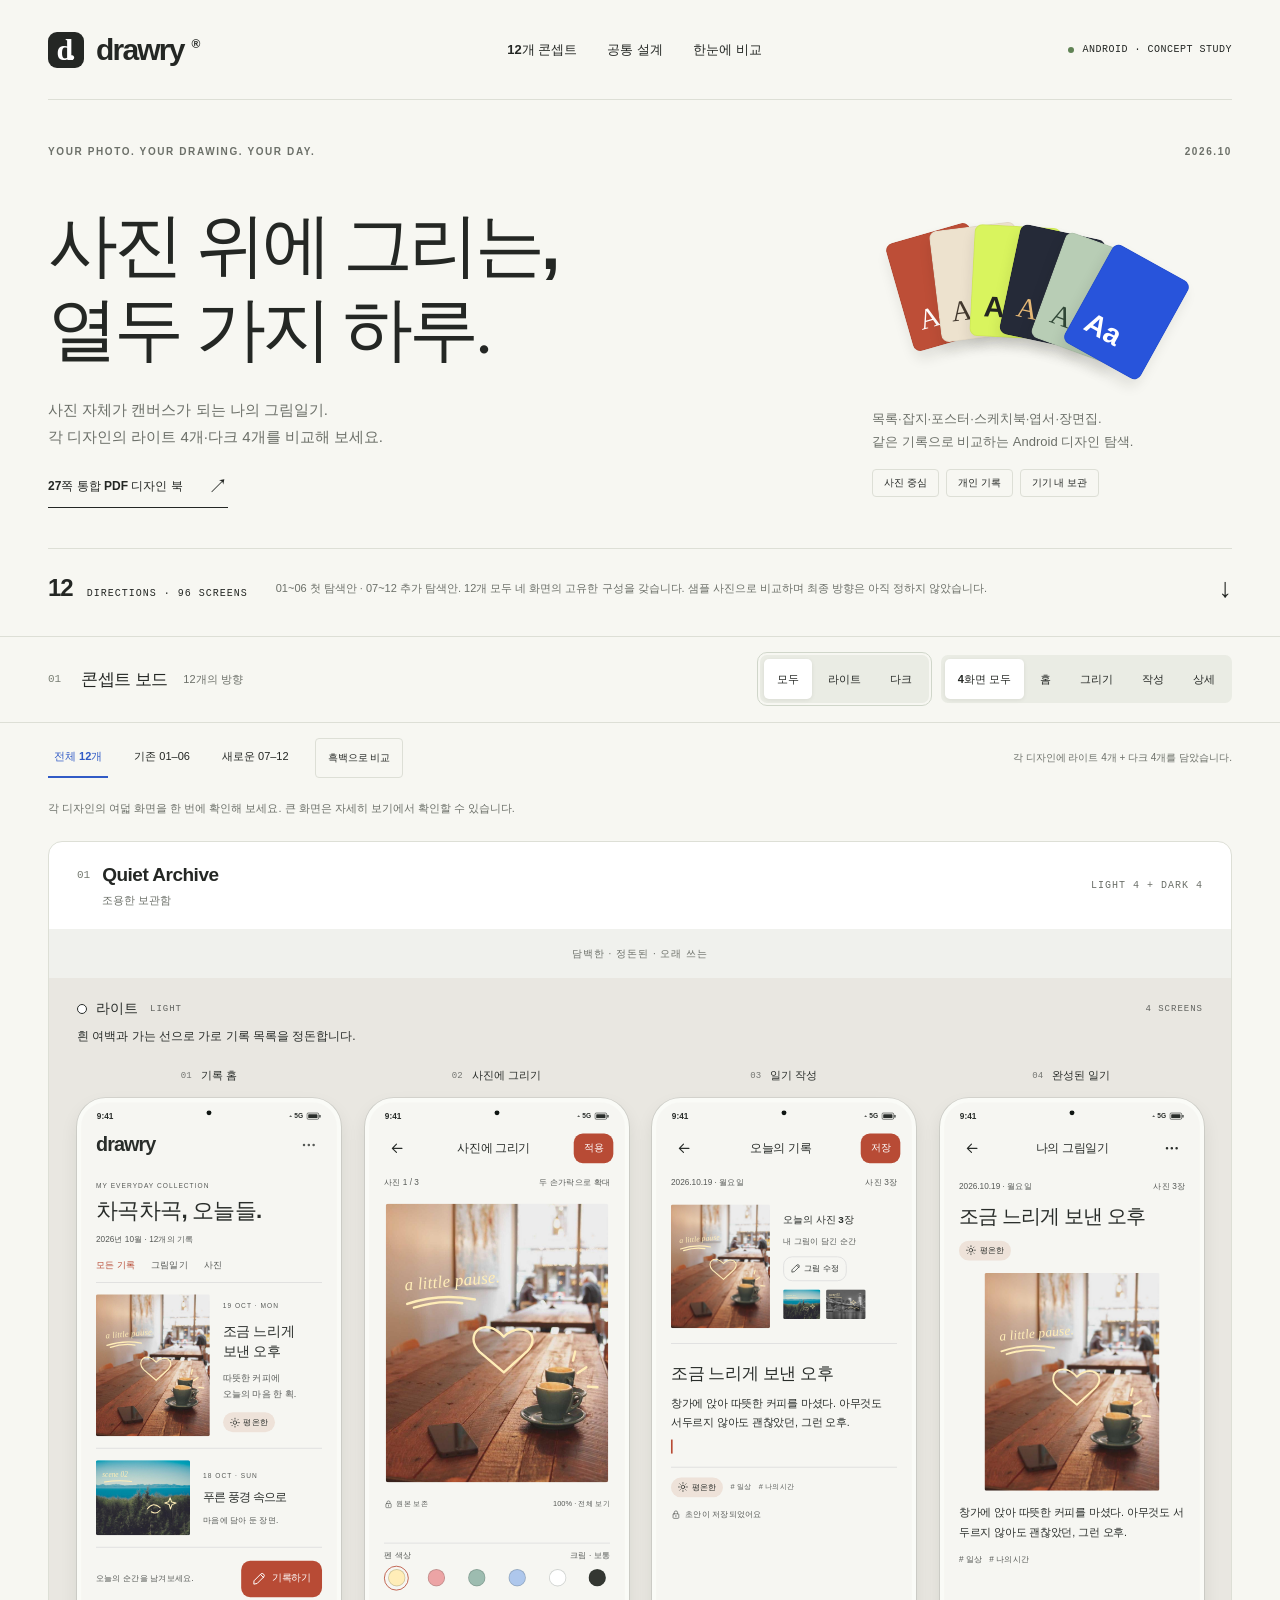
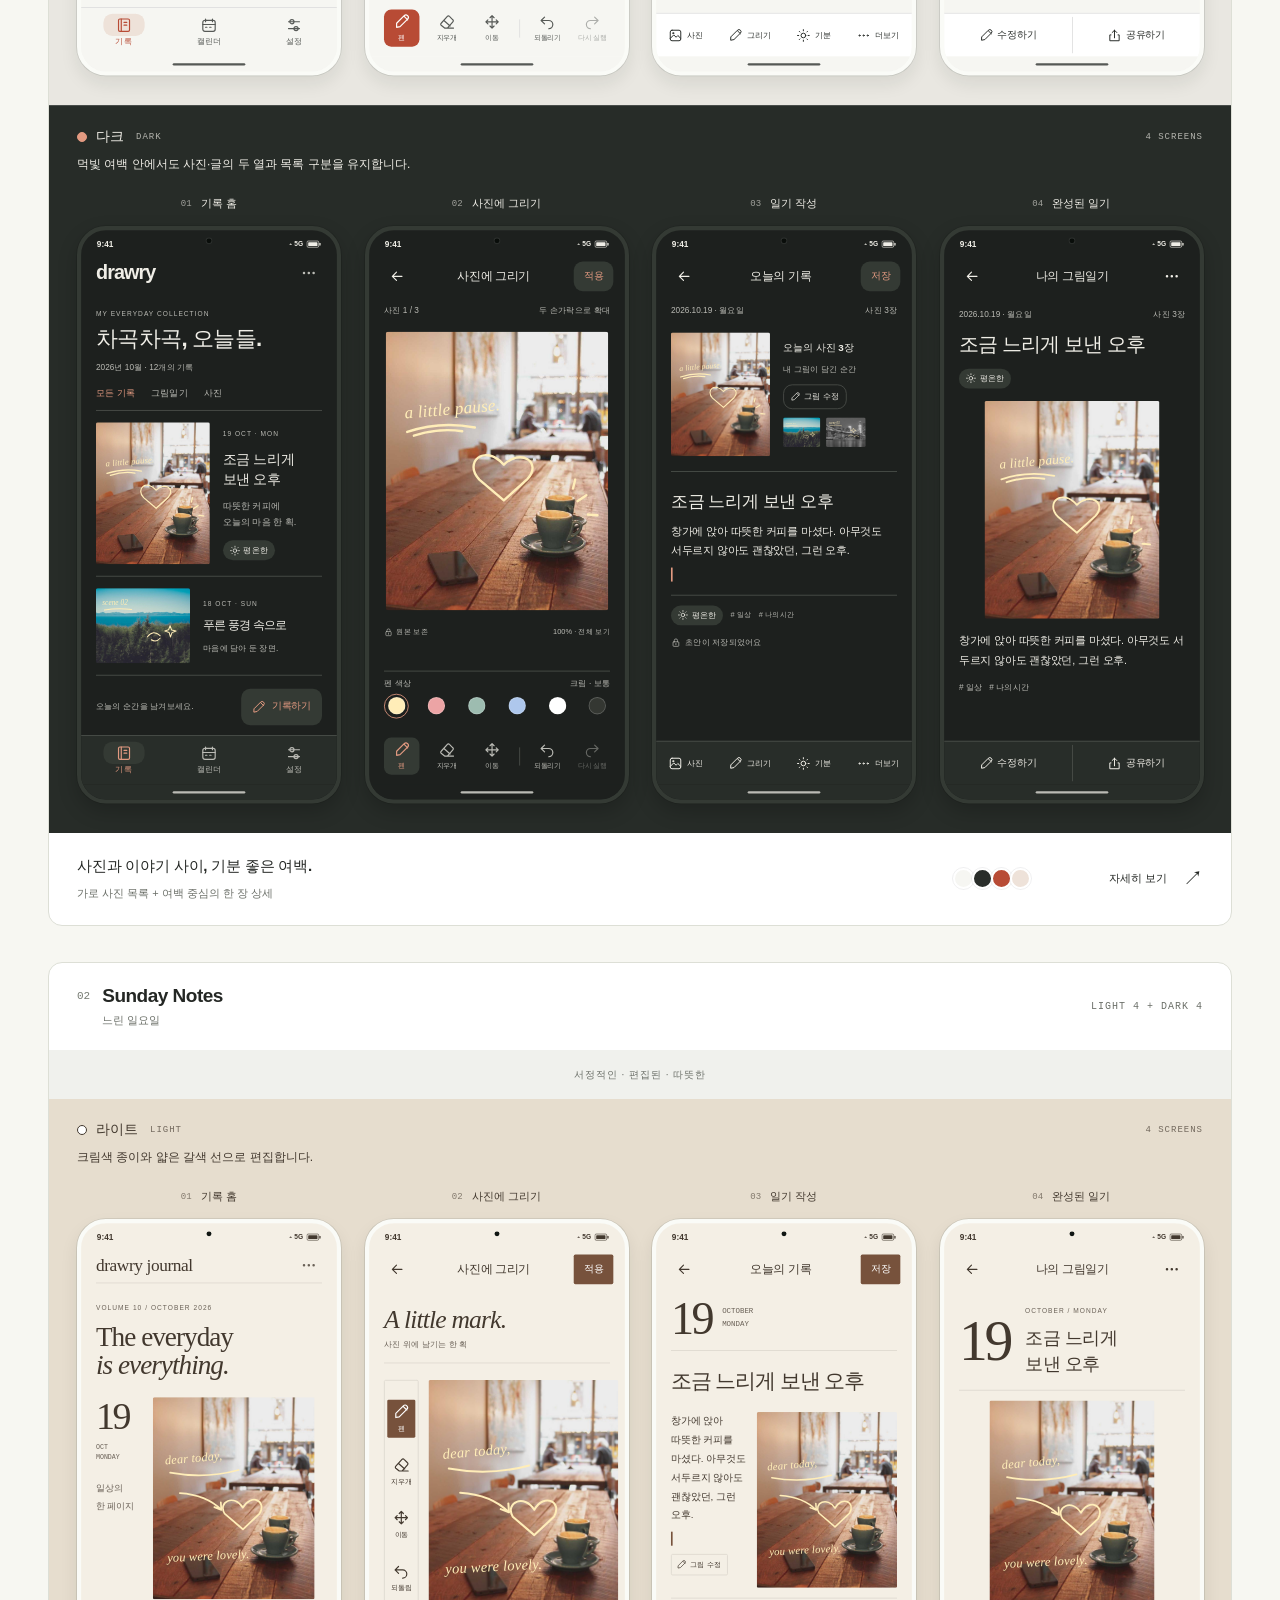
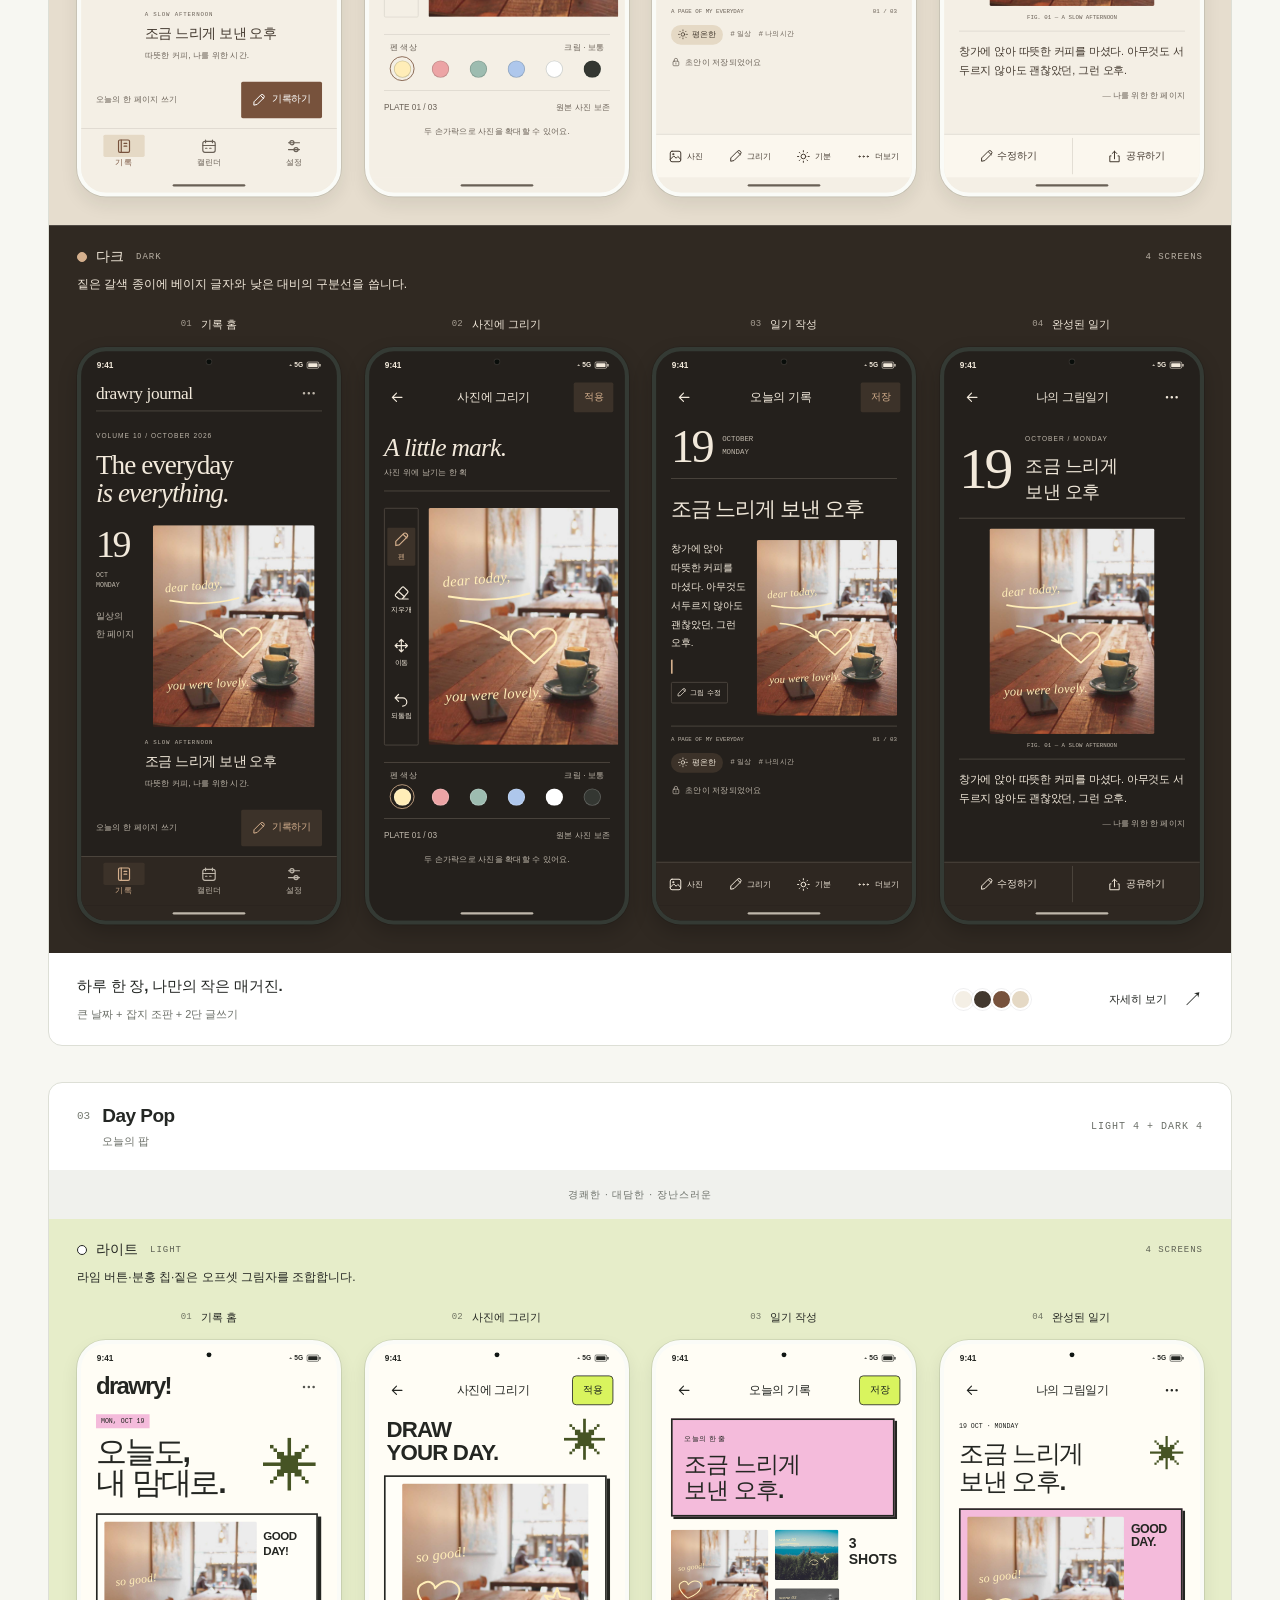
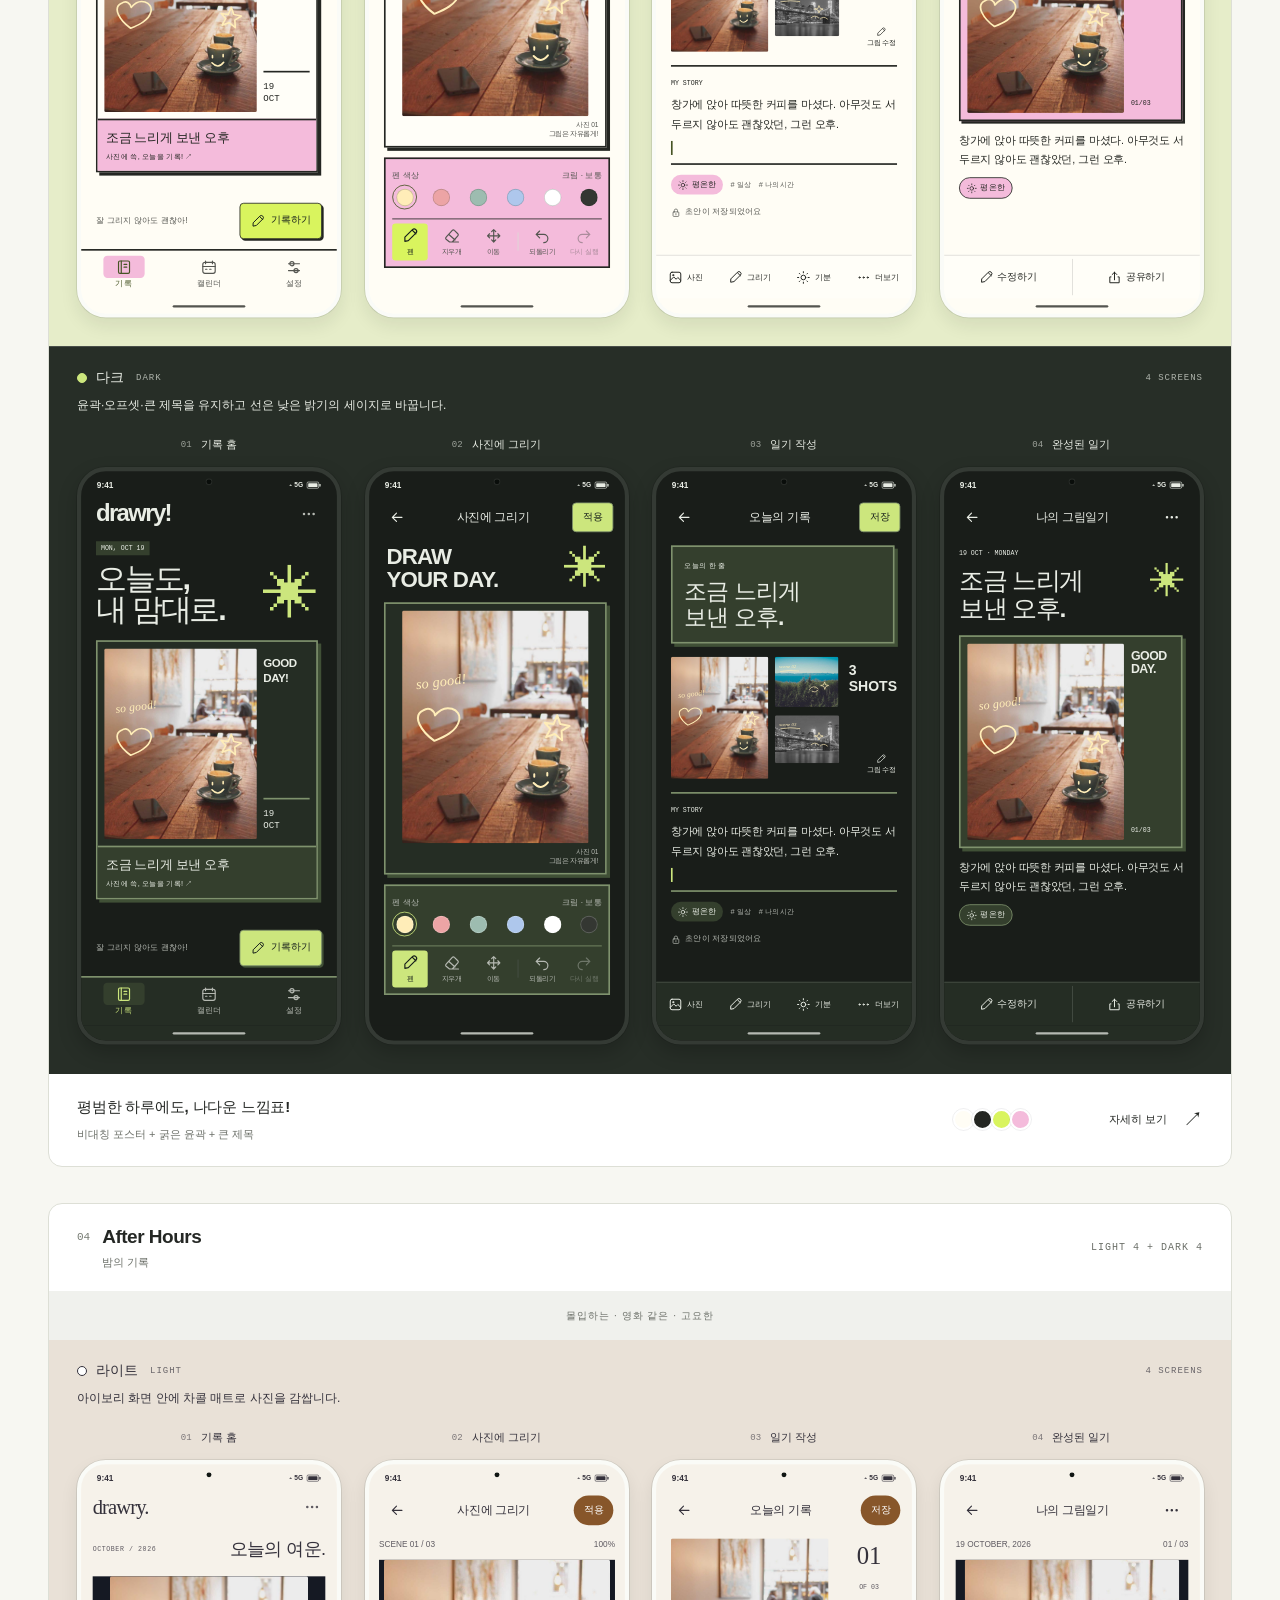
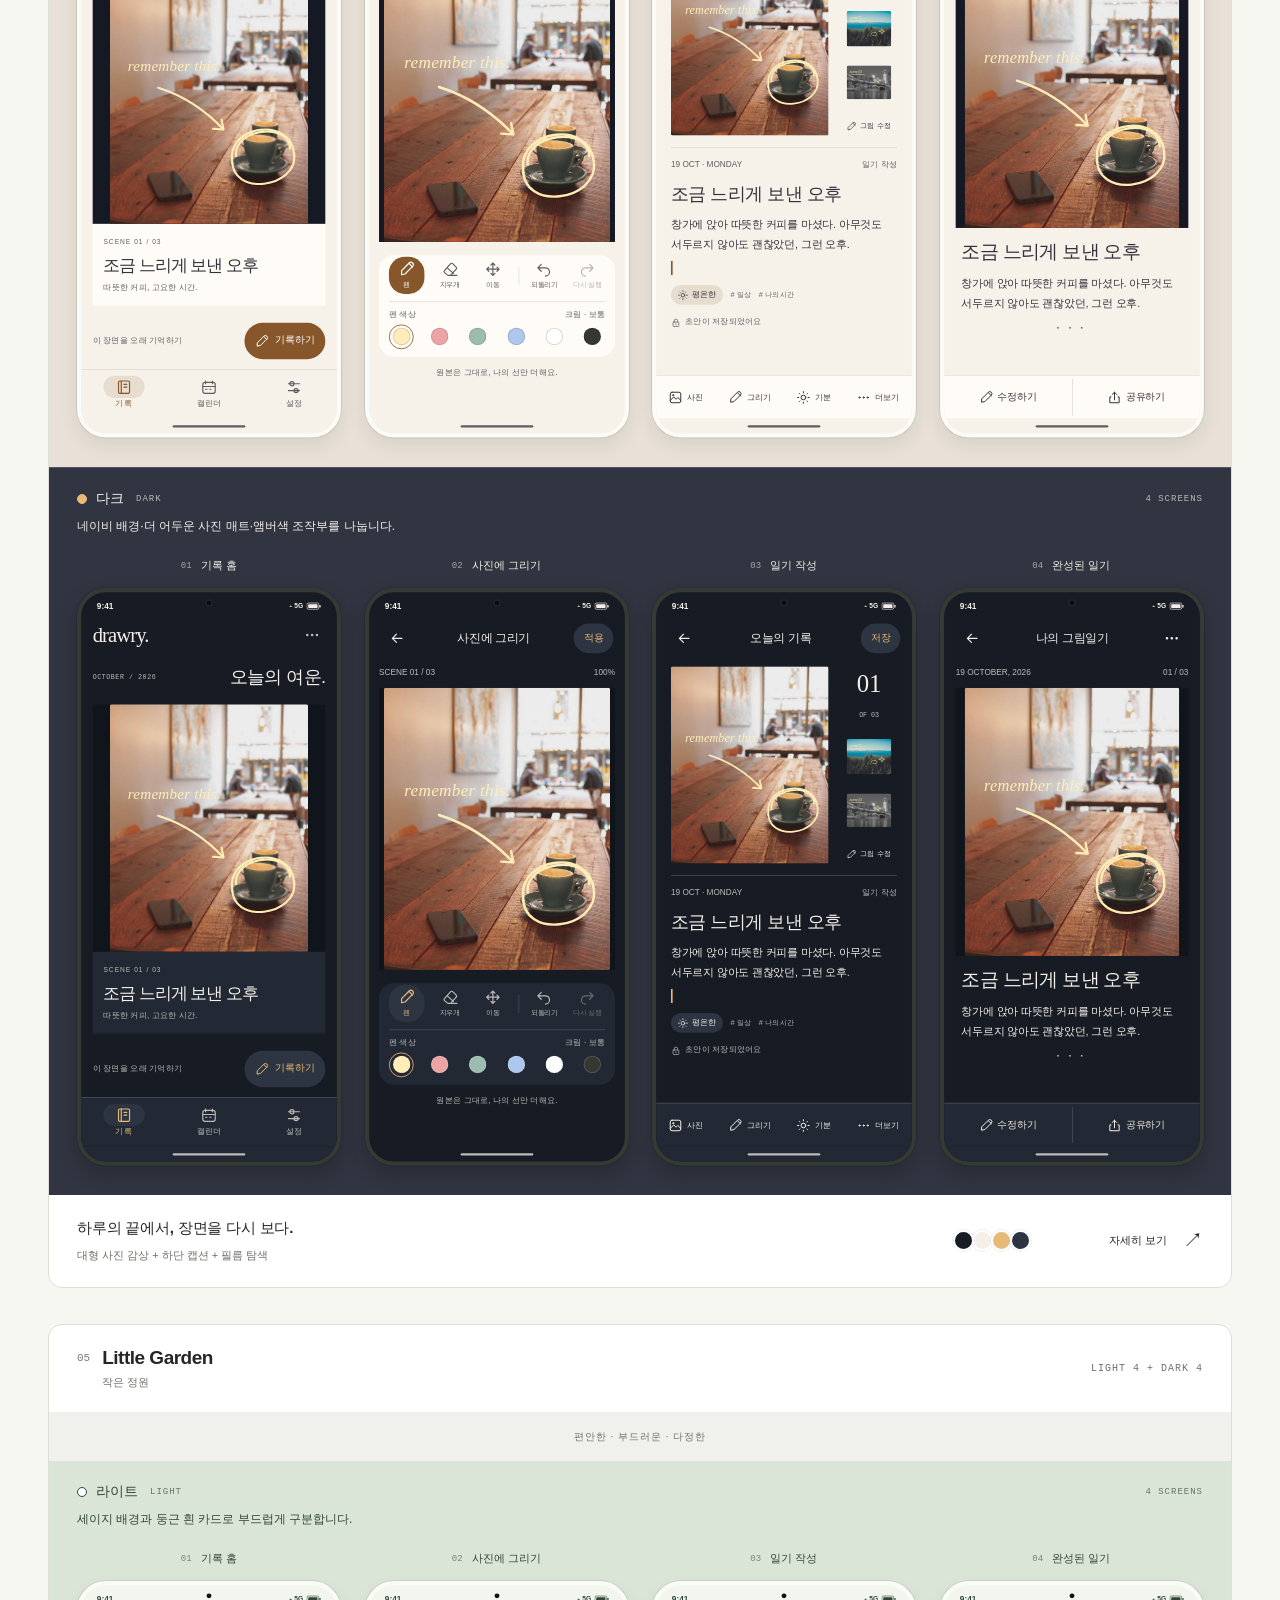
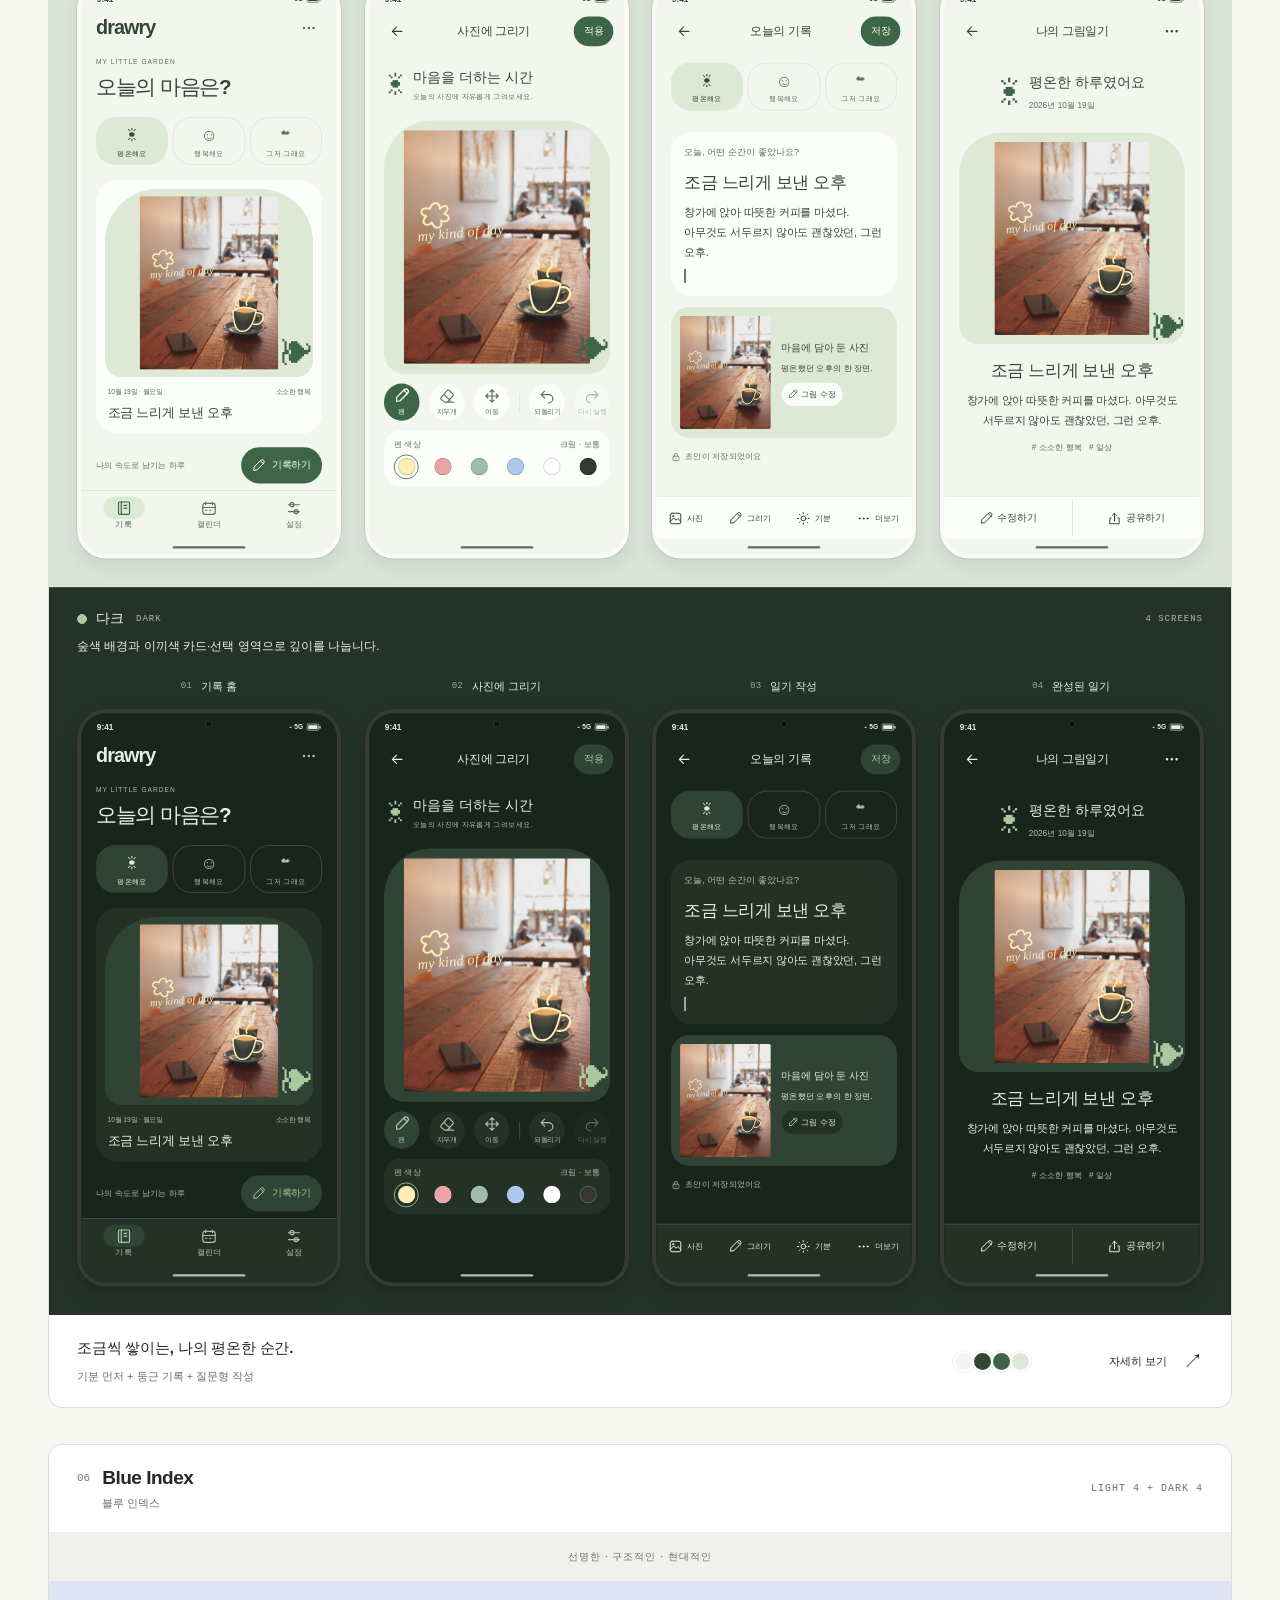
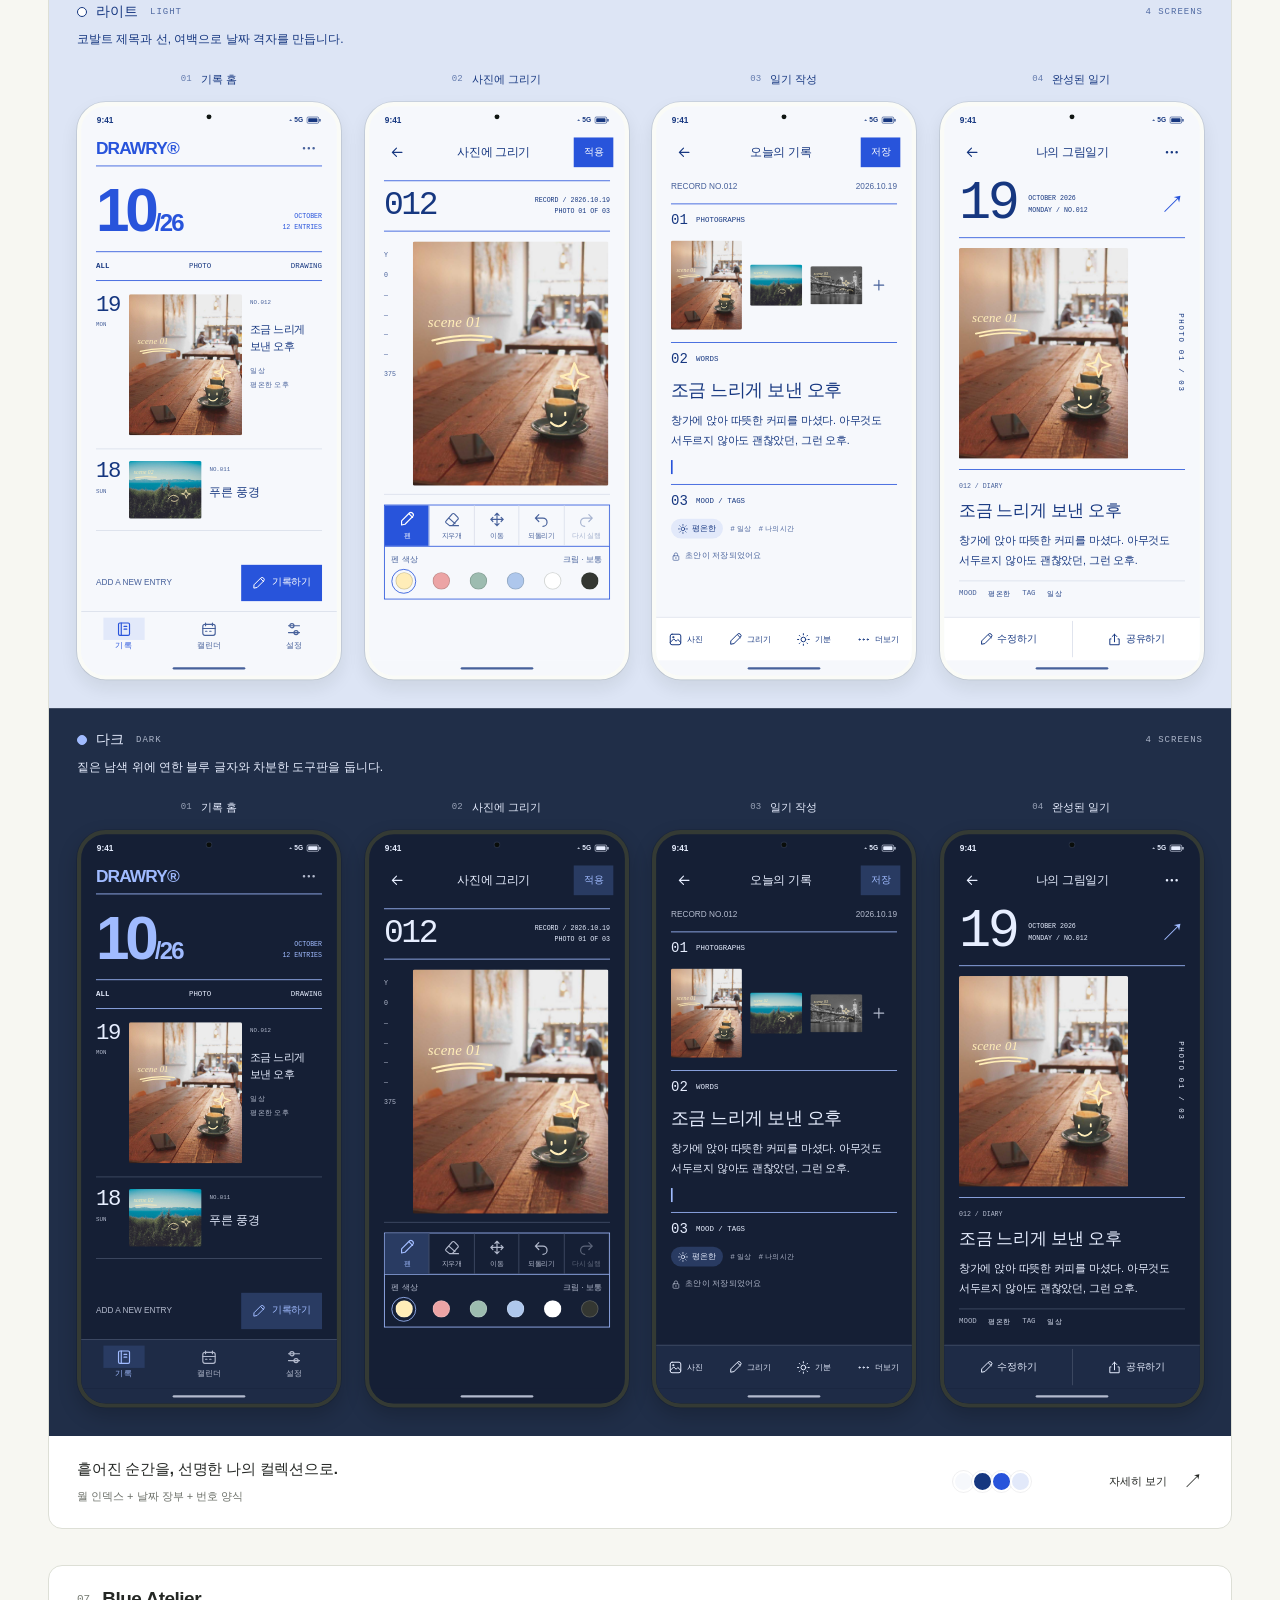
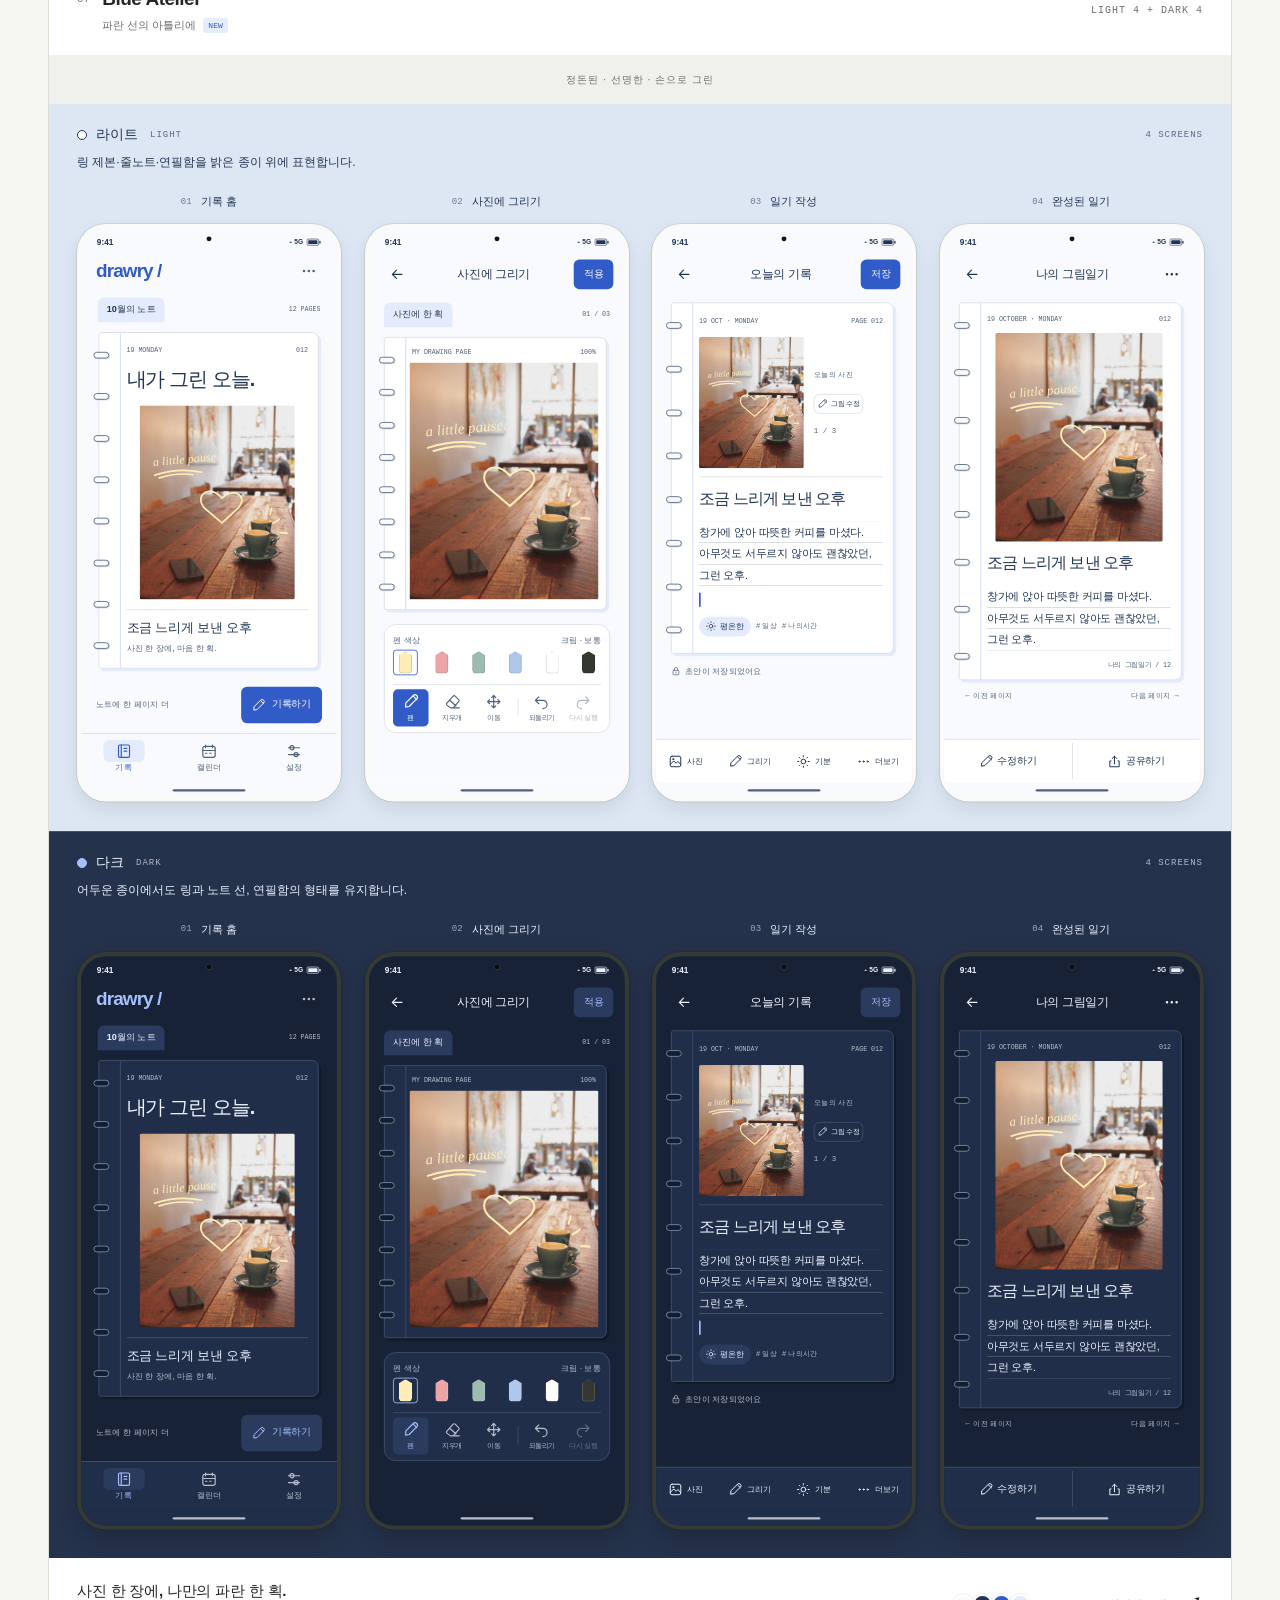
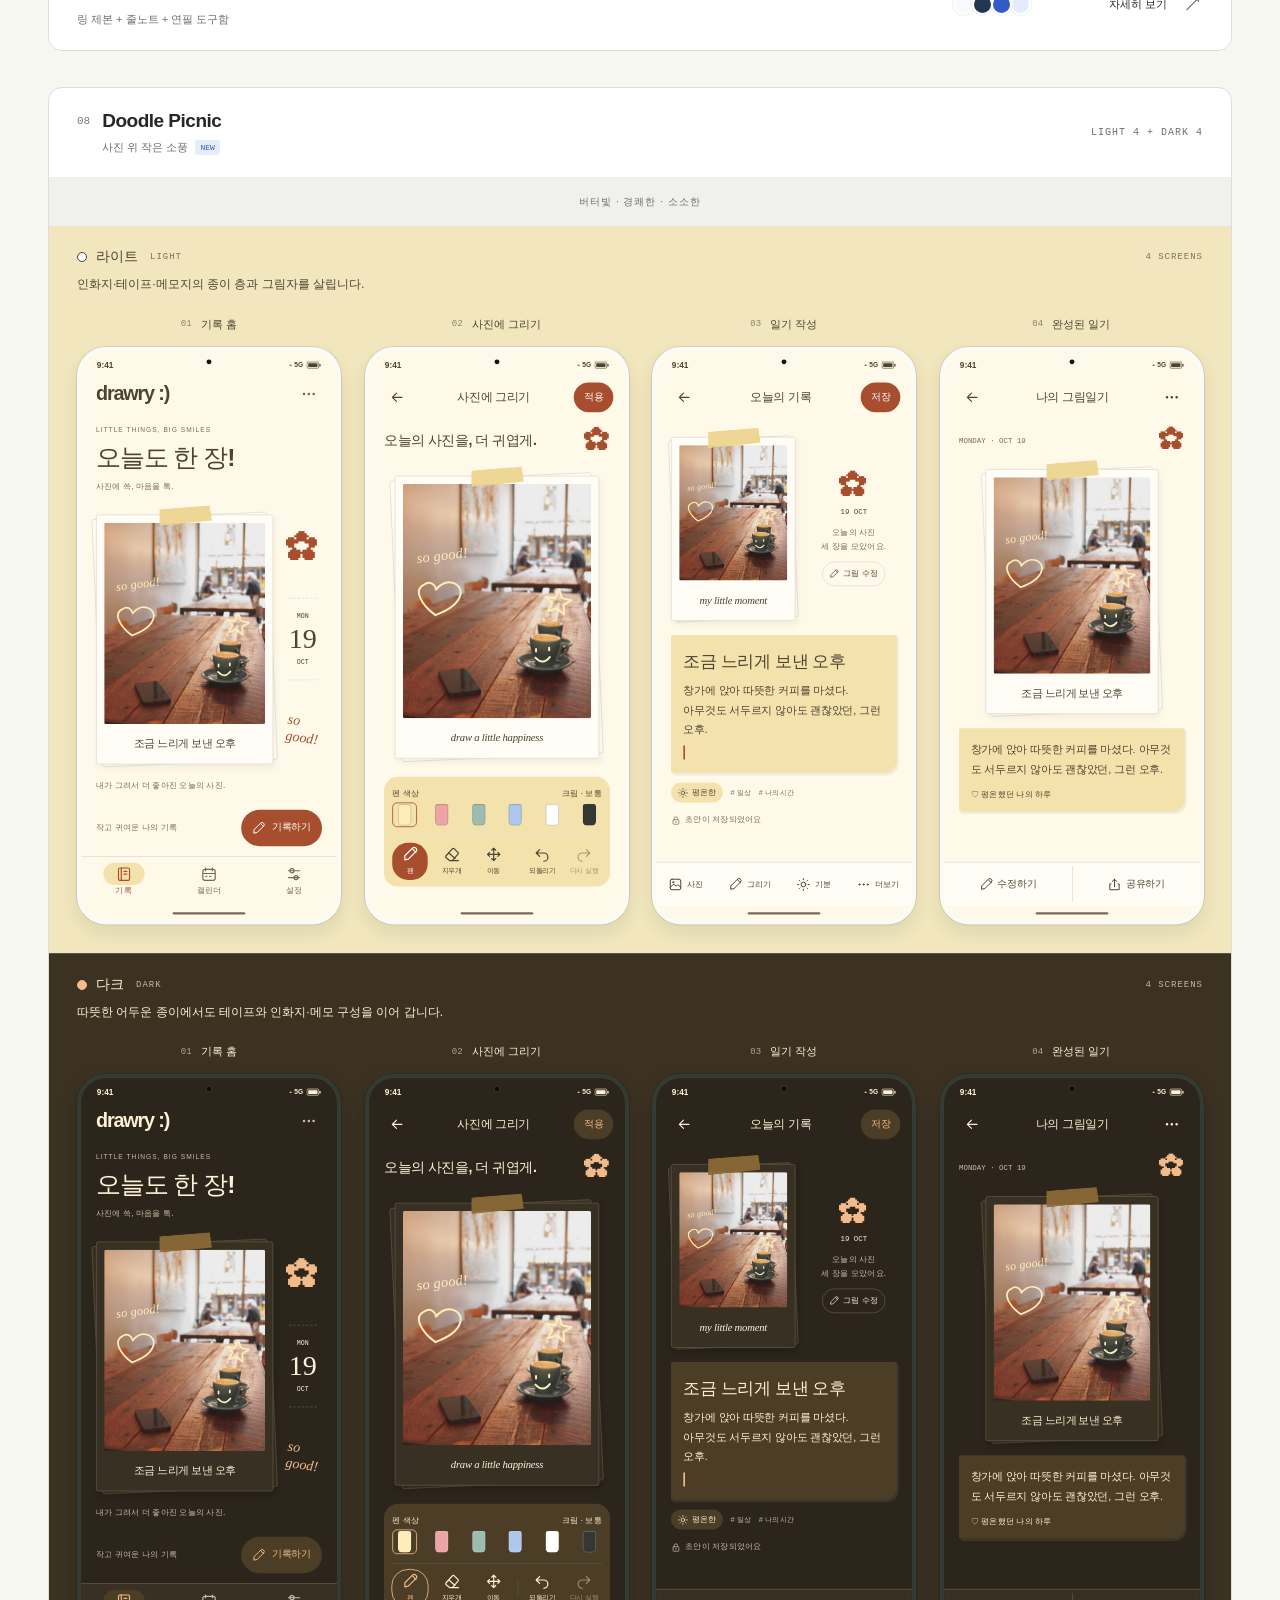
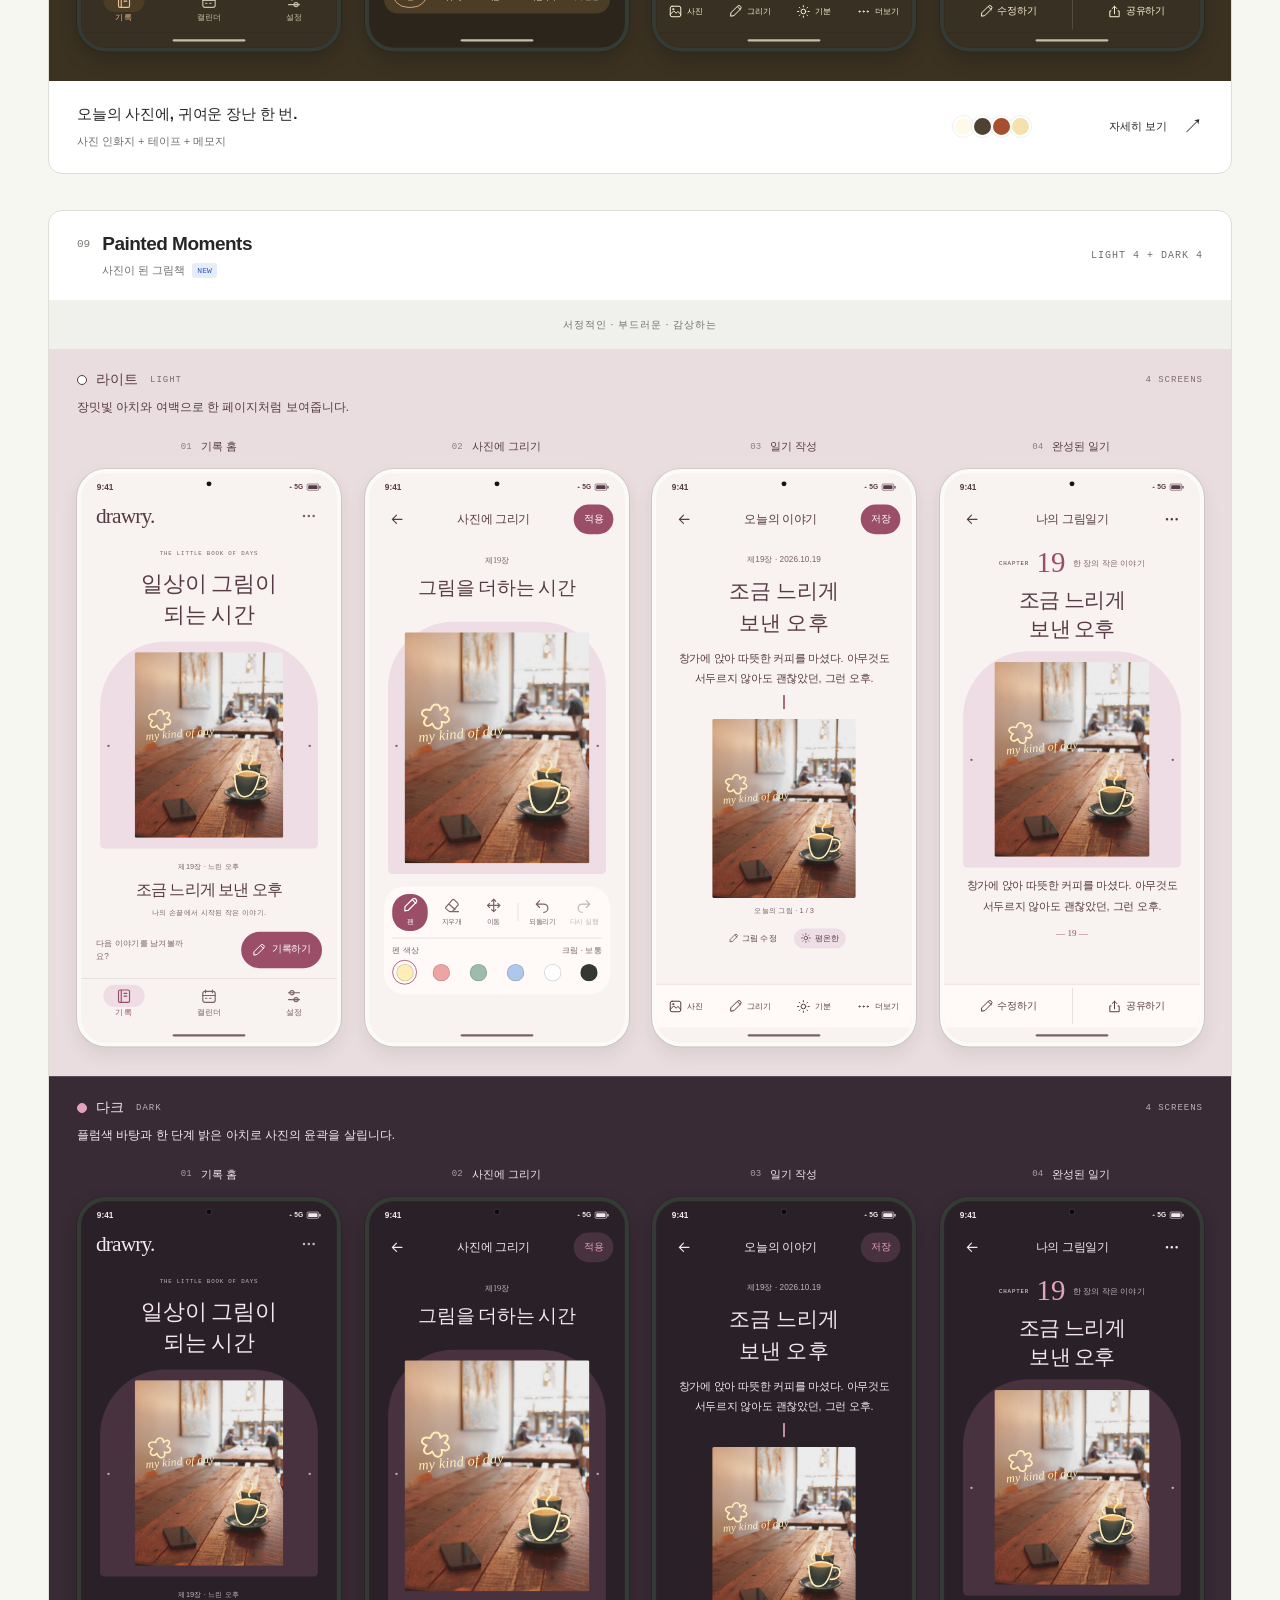
==== docs/design/index.html @ 138d55fc "feat: reset to Android-only project and redesign twelve diary concepts" ====
<!doctype html>
<html lang="ko">
<head>
  <meta charset="utf-8">
  <meta name="viewport" content="width=device-width, initial-scale=1">
  <meta name="theme-color" content="#f7f7f2">
  <meta name="description" content="사진 위에 직접 그리는 Android 그림일기 Drawry. 12개 디자인을 라이트·다크 각각 네 화면, 총 96개 시안.">
  <title>Drawry — 사진 위에 그리는 열두 가지 하루</title>
  <link rel="stylesheet" href="concepts.css">
  <link rel="stylesheet" href="directions.css"><link rel="stylesheet" href="modes.css"><link rel="stylesheet" href="screens.css">
  <script src="directions.js" defer></script>
  <script src="screen-designs.js" defer></script><script src="concepts.js" defer></script>
</head>
<body>
  <a href="#concepts" class="skip-link">콘셉트 비교로 건너뛰기</a>
  <header class="masthead wrap">
    <a class="wordmark" href="#top" aria-label="Drawry 디자인 콘셉트 처음으로"><span class="brand-icon" aria-hidden="true">d.</span> drawry<span class="wordmark-dot">®</span></a>
    <nav aria-label="페이지 메뉴"><a href="#concepts">12개 콘셉트</a><a href="#principles">공통 설계</a><a href="#compare">한눈에 비교</a></nav>
    <span class="version"><span></span> ANDROID · CONCEPT STUDY</span>
  </header>
  <main id="top">
    <section class="intro wrap" aria-labelledby="intro-title">
      <div class="eyebrow">YOUR PHOTO. YOUR DRAWING. YOUR DAY. <span>2026.10</span></div>
      <div class="intro-columns">
        <div><h1 id="intro-title">사진 위에 그리는,<br>열두 가지 <span>하루.</span></h1><p class="intro-lead">사진 자체가 캔버스가 되는 나의 그림일기.<br>각 디자인의 라이트 4개·다크 4개를 비교해 보세요.</p><a class="pdf-download" href="drawry-design-concepts.pdf" download>27쪽 통합 PDF 디자인 북 <span>↗</span></a></div>
        <div class="intro-aside"><div class="palette-art" aria-hidden="true"><span style="--tile:#bd4e37;--angle:-16deg">Aa</span><span style="--tile:#ede2ce;--angle:-7deg">Aa</span><span style="--tile:#d9f45e;--angle:3deg">Aa</span><span style="--tile:#252a38;--angle:12deg">Aa</span><span style="--tile:#b8cdb5;--angle:20deg">Aa</span><span style="--tile:#2854db;--angle:29deg">Aa</span></div><p>목록·잡지·포스터·스케치북·엽서·장면집.<br>같은 기록으로 비교하는 Android 디자인 탐색.</p><div class="brief-labels"><span>사진 중심</span><span>개인 기록</span><span>기기 내 보관</span></div></div>
      </div>
      <div class="intro-footer"><span><b>12</b> DIRECTIONS · 96 SCREENS</span><p>01~06 첫 탐색안 · 07~12 추가 탐색안. 12개 모두 네 화면의 고유한 구성을 갖습니다. 샘플 사진으로 비교하며 최종 방향은 아직 정하지 않았습니다.</p><a href="#concepts" aria-label="열두 가지 콘셉트 보기">↓</a></div>
    </section>
    <section id="concepts" class="concepts-section" aria-labelledby="concepts-title">
      <div class="gallery-tools"><div class="wrap toolbar-inner"><div class="gallery-title"><span class="section-number">01</span><h2 id="concepts-title">콘셉트 보드</h2><span id="visible-count">12개의 방향</span></div><div class="toolbar-actions"><div class="segmented mode-filter" role="group" aria-label="표시 모드 선택"><button type="button" data-mode-filter="both" aria-pressed="true">모두</button><button type="button" data-mode-filter="light" aria-pressed="false">라이트</button><button type="button" data-mode-filter="dark" aria-pressed="false">다크</button></div><div class="segmented" role="group" aria-label="전체 시안 화면 선택"><button type="button" data-view="all" aria-pressed="true">4화면 모두</button><button type="button" data-view="home" aria-pressed="false">홈</button><button type="button" data-view="drawing" aria-pressed="false">그리기</button><button type="button" data-view="editor" aria-pressed="false">작성</button><button type="button" data-view="detail" aria-pressed="false">상세</button></div></div></div></div>
      <div class="wrap"><div class="round-filter" role="group" aria-label="콘셉트 묶음 선택"><button type="button" data-round-filter="all" aria-pressed="true">전체 12개</button><button type="button" data-round-filter="1" aria-pressed="false">기존 01–06</button><button type="button" data-round-filter="2" aria-pressed="false">새로운 07–12</button><button type="button" data-monochrome aria-pressed="false" class="monochrome-toggle">흑백으로 비교</button><span>각 디자인에 라이트 4개 + 다크 4개를 담았습니다.</span></div><p class="board-hint">각 디자인의 여덟 화면을 한 번에 확인해 보세요. 큰 화면은 자세히 보기에서 확인할 수 있습니다.</p><div id="concept-grid" class="concept-grid"></div></div>
    </section>
    <section id="compare" class="comparison wrap" aria-labelledby="compare-title"><div class="section-heading"><div><div class="eyebrow">FIND YOUR DIRECTION</div><h2 id="compare-title"><span class="section-number">02</span> 어떤 Drawry가 좋으세요?</h2></div><p>색상만 바꾸지 않고, 기록을 바라보는 방식부터 다르게 설계했습니다.</p></div><div class="table-scroll"><table><caption class="sr-only">열두 가지 디자인 방향의 구성, 인상, 고려할 점 비교</caption><thead><tr><th scope="col">콘셉트</th><th scope="col">첫인상</th><th scope="col">화면의 중심</th><th scope="col">잘 맞는 방향</th><th scope="col">설계 시 고려할 점</th></tr></thead><tbody id="comparison-body"></tbody></table></div><aside class="direction-note"><span class="note-marker">↗</span><div><h3>전체 분위기를 먼저, 세부 요소는 그다음에.</h3><p>예를 들어 “01의 구조에 05의 색상”처럼 조합할 수도 있습니다. 색상·서체·화면 구성을 함께 비교한 뒤 Android 화면 가이드를 구체화합니다.</p></div></aside></section>
    <section id="principles" class="principles wrap" aria-labelledby="principles-title"><div class="section-heading"><div><div class="eyebrow">SAME PRODUCT. DIFFERENT EXPRESSION.</div><h2 id="principles-title"><span class="section-number">03</span> 달라지지 않는 중심</h2></div><p>모든 디자인에서 사진 위에 직접 그리는 경험을 중심에 둡니다.</p></div><div class="principle-grid"><article><span class="principle-index">01 / CONTENT</span><h3>사진이 이야기의 시작</h3><p>사진을 선택해 그 위에 직접 그리고, 짧은 글로 하루를 남깁니다. 날짜·기분·태그는 기록을 도와주는 선택 항목입니다.</p></article><article><span class="principle-index">02 / EXPRESSION</span><h3>내 손으로 더하는 한 획</h3><p>사진 위에 그리고, 지우고, 되돌립니다. 원본은 보존하고 편집 내용은 별도로 관리합니다.</p></article><article><span class="principle-index">03 / PRIVACY</span><h3>나만을 위한 기록</h3><p>계정 없이 기기에 암호화해 보관합니다. 공유는 직접 선택하고, 기기 변경을 위한 백업은 따로 만듭니다.</p></article></div>
      <div class="android-spec"><div><span class="android-label">DESIGNED FOR ANDROID</span><h3>익숙한 사용법 위에,<br>Drawry만의 분위기.</h3></div><dl><div><dt>탐색</dt><dd>기록 · 캘린더 · 설정의 3개 목적지. 작성은 독립된 주 행동.</dd></div><div><dt>입력</dt><dd>Android Photo Picker → 사진 위 그리기 → 그림 적용 → 짧은 글 → 일기 저장.</dd></div><div><dt>접근성</dt><dd>최소 48dp 터치 영역, 본문 16sp 기준. TalkBack·200% 글씨 검증.</dd></div><div><dt>적응형</dt><dd>600dp 미만 하단 탐색, 600dp 이상 탐색 레일, 840dp 이상 목록·상세 분할을 설계 목표로 합니다.</dd></div><div><dt>상태</dt><dd>빈 기록 · 초안 복구 · 권한 거부 · 저장 실패 · 백업 실패를 각각 설계합니다.</dd></div></dl></div><p class="reference-links">설계 참고: <a href="https://developer.android.com/develop/ui/compose/accessibility/api-defaults" target="_blank" rel="noreferrer">Android 접근성</a><a href="https://developer.android.com/develop/adaptive-apps/guides/use-window-size-classes" target="_blank" rel="noreferrer">윈도 크기별 레이아웃</a><span>미리보기의 dp·sp는 브라우저 CSS 크기로 근사한 시각 시안입니다.</span></p>
    </section>
  </main>
  <footer class="footer wrap"><a href="#top" class="wordmark">drawry.</a><p>오늘의 순간이, 오래 나의 것이 되도록.</p><span>ANDROID DESIGN EXPLORATION · 2026</span><a href="assets/credits.txt">샘플 사진 출처</a></footer>
  <dialog id="concept-dialog" aria-labelledby="dialog-title"><div class="dialog-top"><span class="eyebrow">CONCEPT DETAIL</span><button type="button" id="close-dialog" class="icon-button" aria-label="상세 시안 닫기">×</button></div><div id="dialog-content"></div></dialog>
  <noscript><p class="no-script">디자인 시안을 보려면 브라우저의 JavaScript를 켜 주세요. 모든 콘텐츠는 로컬에서 표시됩니다.</p></noscript>
</body>
</html>
---- docs/design/concepts.css ----
@charset "UTF-8";
:root{--page:#f7f7f2;--text:#242724;--muted:#6c7069;--line:#dddfd6;--sans:-apple-system,BlinkMacSystemFont,"Apple SD Gothic Neo","Noto Sans KR","Malgun Gothic",sans-serif;--serif:"Iowan Old Style","AppleMyungjo","Noto Serif KR",Georgia,serif;font-family:var(--sans);color:var(--text);background:var(--page);font-synthesis:none}
*{box-sizing:border-box}html{scroll-behavior:smooth;scroll-padding-top:100px}body{margin:0}button,a{-webkit-tap-highlight-color:transparent}button{font:inherit;cursor:pointer;color:inherit}a{color:inherit;text-decoration:none}button{border:0;background:none}button:focus-visible,a:focus-visible{outline:3px solid #2854db;outline-offset:5px}button svg{width:22px;height:22px;flex-shrink:0}h1,h2,h3,h4,p{margin:0}img{display:block;max-width:100%;object-fit:cover}svg{display:block;width:22px;height:22px}button,input{font:inherit}::selection{background:#d9f45e;color:#242724}[hidden]{display:none!important}.wrap{width:calc(100% - 96px);max-width:1424px;margin-inline:auto}.sr-only{position:absolute;width:1px;height:1px;padding:0;overflow:hidden;clip:rect(0,0,0,0);white-space:nowrap;border:0}.skip-link{position:fixed;top:-100px;left:20px;padding:14px;background:white;z-index:100}.skip-link:focus{top:10px}.masthead{height:100px;display:flex;align-items:center;justify-content:space-between;border-bottom:1px solid var(--line);gap:24px}.wordmark{display:flex;align-items:center;gap:8px;font-size:30px;letter-spacing:-1.8px;font-weight:800}.brand-icon{font-family:Georgia,serif;letter-spacing:-5px;font-size:30px;display:grid;place-content:center;background:var(--text);color:white;width:36px;height:36px;border-radius:9px;padding-right:5px;margin-right:4px}.wordmark-dot{font-size:12px;align-self:flex-start;margin-top:5px;letter-spacing:0}.masthead nav{display:flex;gap:30px;font-size:13px;font-weight:600}.masthead nav a{padding:16px 0}.masthead nav a:hover{text-decoration:underline;text-underline-offset:7px}.version{font:10px ui-monospace,monospace;letter-spacing:.5px;white-space:nowrap;display:flex;align-items:center;gap:8px}.version>span{width:6px;height:6px;background:#608355;border-radius:50%}.eyebrow{font-size:10px;font-weight:650;letter-spacing:1.6px;line-height:1.8}.intro{padding-top:43px}.intro>.eyebrow{display:flex;justify-content:space-between;color:var(--muted)}.intro-columns{display:grid;grid-template-columns:1.2fr 1fr;gap:60px;padding:42px 0 40px;align-items:center}h1{font-size:clamp(48px,5.5vw,79px);line-height:1.2;font-weight:730;letter-spacing:-4px}h1>span{font-family:var(--serif);font-weight:500}.intro-lead{margin-top:24px;font-size:15px;line-height:1.8;color:var(--muted)}.intro-aside{justify-self:end;width:360px;max-width:100%;padding-top:12px}.intro-aside>p{font-size:13px;line-height:1.8;color:var(--muted);margin-top:26px}.palette-art{height:155px;width:320px;position:relative}.palette-art span{position:absolute;left:26px;top:5px;width:87px;height:112px;border-radius:8px;background:var(--tile);color:#fff;transform:rotate(var(--angle));box-shadow:0 8px 13px #1e20151a;display:flex;align-items:flex-end;padding:12px;font-family:Georgia,serif;font-size:29px;border:1px solid #0000000c}.palette-art span:nth-child(2){left:63px;top:0;color:#42382e}.palette-art span:nth-child(3){left:100px;top:0;color:#242622;font-family:var(--sans);font-weight:900}.palette-art span:nth-child(4){left:137px;top:5;color:#e8ba77}.palette-art span:nth-child(5){left:174px;top:16px;color:#304736}.palette-art span:nth-child(6){left:211px;top:30px;font-family:var(--sans);font-weight:700}.brief-labels{display:flex;gap:7px;margin-top:15px}.brief-labels span{font-size:10px;border:1px solid var(--line);padding:6px 11px;border-radius:4px}.intro-footer{display:flex;align-items:center;gap:28px;border-top:1px solid var(--line);padding:24px 0 32px}.intro-footer>span{font:10px ui-monospace,monospace;letter-spacing:1px;white-space:nowrap}.intro-footer b{font-family:var(--sans);font-size:24px;margin-right:7px;letter-spacing:-1px}.intro-footer p{font-size:11px;color:var(--muted);flex:1}.intro-footer>a{font-size:27px}.concepts-section{border-top:1px solid var(--line);padding-bottom:85px}.gallery-tools{position:sticky;top:0;z-index:10;background:color-mix(in srgb,var(--page) 96%,transparent);backdrop-filter:blur(12px);border-bottom:1px solid var(--line)}.toolbar-inner{min-height:85px;display:flex;justify-content:space-between;align-items:center;gap:20px}.gallery-title{display:flex;align-items:center;gap:12px}.section-number{font:11px ui-monospace,monospace;color:#7b8076;vertical-align:middle;margin-right:8px}.gallery-title h2{font-size:17px;letter-spacing:-.6px}.gallery-title>span:last-child{font-size:11px;color:var(--muted);margin-left:4px}.toolbar-actions{display:flex;gap:18px;align-items:center}.segmented{display:flex;align-items:center;background:#eaece4;border-radius:7px;padding:4px;gap:3px}.segmented button{font-size:12px;padding:10px 20px;min-height:40px;border-radius:5px;font-weight:550;white-space:nowrap}.segmented button[aria-pressed=true]{background:#fff;box-shadow:0 1px 4px #161d1114}.filter-button{font-size:12px;min-height:48px;padding:8px 0;white-space:nowrap}.filter-button>span{display:inline-grid;place-items:center;border:1px solid var(--line);width:23px;height:23px;border-radius:50%;margin-left:5px;font-size:10px}.filter-button[aria-pressed=true]{text-decoration:underline;text-underline-offset:6px}.board-hint{font-size:11px;color:var(--muted);margin:23px 0 25px}.concept-grid{display:grid;grid-template-columns:repeat(3,minmax(0,1fr));gap:38px 24px}.concept-card{border:1px solid var(--line);border-radius:14px;overflow:hidden;background:#fff;min-width:0;transition:box-shadow .2s}.concept-card:hover{box-shadow:0 8px 28px #252a2710}.card-heading{display:flex;align-items:center;justify-content:space-between;padding:22px 20px;gap:8px}.card-heading>div{display:flex;align-items:flex-start;gap:12px}.concept-number{font:11px ui-monospace,monospace;color:#767b72;padding-top:5px}.card-heading h3{font-size:19px;letter-spacing:-.5px;line-height:1.2;font-weight:650}.card-heading h3 small{display:block;font-size:11px;color:var(--muted);font-weight:400;letter-spacing:0;margin-top:7px}.icon-button{width:48px;height:48px;border-radius:50%;display:grid;place-items:center;flex-shrink:0}.icon-button:hover{background:#f2f3ed}.shortlist-button svg{width:20px;height:20px;stroke-width:1.4}.shortlist-button[aria-pressed=true]{color:#b84b35;background:#f9ede8}.shortlist-button[aria-pressed=true] svg{fill:#b84b35}.concept-stage{background:var(--stage);padding:21px 12px 28px;overflow:hidden;display:flex;align-items:center;flex-direction:column}.stage-caption{font-size:10px;letter-spacing:.6px;color:#30362c;margin-bottom:20px}.preview{width:100%;display:flex;justify-content:center}.card-copy{padding:23px 21px 17px}.card-copy h4{font-size:13px;font-weight:600;line-height:1.5;letter-spacing:-.2px}.card-copy p{font-size:11px;color:var(--muted);margin-top:7px;line-height:1.6}.card-footer{display:flex;align-items:center;justify-content:space-between;margin-top:14px}.swatches{display:flex;padding-left:2px}.swatches>span{width:21px;height:21px;border-radius:50%;border:2px solid #fff;margin-left:-2px;outline:1px solid #171b2410}.detail-button{min-height:44px;font-size:11px;display:flex;align-items:center;gap:16px;padding:8px 0 8px 10px}.detail-button>span{font-size:20px}.detail-button:hover{text-decoration:underline;text-underline-offset:4px}
/* Comparison and design handoff */
.comparison{padding-top:10px;padding-bottom:80px}.section-heading{display:flex;justify-content:space-between;gap:40px;align-items:flex-end;margin-bottom:30px}.section-heading .eyebrow{color:var(--muted);margin-bottom:14px}.section-heading h2{font-size:28px;letter-spacing:-1px;line-height:1.3}.section-heading>p{font-size:12px;color:var(--muted);max-width:285px;line-height:1.8}.table-scroll{overflow-x:auto}table{width:100%;border-collapse:collapse;text-align:left;font-size:12px;line-height:1.5}th,td{padding:19px 15px;border-bottom:1px solid var(--line);vertical-align:middle}thead th{font-size:10px;font-weight:500;color:var(--muted);background:#eceee6}tbody th{font-weight:600;white-space:nowrap;padding-left:15px}tbody td{font-size:11px;color:#666c63}tbody th button{font-size:12px;min-height:30px;padding:0}tbody th button:hover{text-decoration:underline;text-underline-offset:5px}.table-dot{display:inline-block;width:8px;height:8px;border-radius:50%;margin-right:10px}.direction-note{display:flex;gap:22px;margin-top:30px;background:#eaece1;padding:25px 30px;border-radius:4px}.note-marker{font-size:28px;line-height:1}.direction-note h3{font-size:14px;margin-bottom:9px}.direction-note p{font-size:12px;line-height:1.8;color:var(--muted);max-width:900px}.principles{padding-top:15px;padding-bottom:70px;border-top:1px solid var(--line)}.principles .section-heading{margin-top:35px}.principle-grid{display:grid;grid-template-columns:repeat(3,1fr);gap:40px;padding:20px 0 47px}.principle-index{font:9px ui-monospace,monospace;letter-spacing:1px;color:var(--muted)}.principle-grid h3{font-size:19px;letter-spacing:-.5px;margin:18px 0 13px}.principle-grid p{font-size:12px;color:var(--muted);line-height:1.9;max-width:330px}.android-spec{background:#252c27;color:#f4f5ef;display:grid;grid-template-columns:.7fr 1.3fr;gap:70px;padding:40px;border-radius:8px}.android-label{font:9px ui-monospace,monospace;letter-spacing:1px;color:#c3d6b7}.android-spec h3{font-size:25px;line-height:1.5;font-weight:500;margin-top:20px;letter-spacing:-.5px}.android-spec dl{margin:0}.android-spec dl>div{display:grid;grid-template-columns:65px 1fr;gap:10px;font-size:11px;padding:11px 0;border-bottom:1px solid #ffffff19;line-height:1.8}.android-spec dl>div:last-child{border:0}.android-spec dd{margin:0;color:#cbd2c9}.reference-links{font-size:10px;color:var(--muted);line-height:1.9;margin-top:17px;display:flex;gap:14px;flex-wrap:wrap}.reference-links a{text-decoration:underline;text-underline-offset:3px}.reference-links>span{margin-left:auto}.footer{border-top:1px solid var(--line);display:flex;align-items:center;gap:28px;min-height:120px}.footer .wordmark{font-size:25px}.footer p{font-size:11px;color:var(--muted);flex:1}.footer>span{font:8px ui-monospace,monospace;color:var(--muted)}.footer>a:last-child{font-size:10px;color:var(--muted);text-decoration:underline;text-underline-offset:3px}.empty-shortlist{text-align:center;padding:90px 20px;background:#eeefe7;border-radius:12px}.empty-shortlist>span{font-size:40px}.empty-shortlist h3{font-size:22px;margin:15px 0}.empty-shortlist p{font-size:13px;color:var(--muted);margin-bottom:25px}.solid-button{background:#252c27;color:white;min-height:48px;padding:13px 24px;border-radius:6px;font-size:12px;display:inline-flex;align-items:center;justify-content:center;gap:10px}.solid-button:hover{background:#3d4c3f}
.pdf-download{display:inline-flex;align-items:center;gap:25px;font-size:12px;font-weight:550;border-bottom:1px solid var(--text);padding:11px 0 7px;margin-top:12px;min-height:44px}.pdf-download span{font-size:20px}.pdf-download:hover{color:#b84b35;border-color:#b84b35}
/* Accessible native dialog */
body.modal-open{overflow:hidden}dialog{border:0;padding:0;width:min(1050px,calc(100% - 48px));max-height:92vh;border-radius:16px;background:#fafbf7;color:var(--text);box-shadow:0 20px 80px #0005}dialog::backdrop{background:#171d196e;backdrop-filter:blur(6px)}.dialog-top{display:flex;align-items:center;justify-content:space-between;padding:12px 28px 0}.dialog-top .eyebrow{color:var(--muted);font-size:9px}#close-dialog{font-size:29px;font-weight:300}.dialog-heading{padding:10px 35px 27px;display:flex;gap:17px;align-items:flex-start}.dialog-heading h2{font-size:38px;letter-spacing:-1.4px;line-height:1.2}.dialog-heading p{font-size:12px;color:var(--muted);margin-top:12px;line-height:1.6}.dialog-layout{display:grid;grid-template-columns:410px 1fr}.dialog-preview{background:var(--stage);display:flex;align-items:center;flex-direction:column;gap:20px;padding:25px 20px}.dialog-preview .segmented{background:#ffffff50}.dialog-preview .segmented button{font-size:11px;padding:8px 20px}.dialog-preview .preview-label{font-size:9px;color:#505c4d}.dialog-spec{padding:33px 35px}.dialog-spec>.eyebrow{font-size:9px;color:var(--muted)}.dialog-spec h3{font-size:23px;letter-spacing:-.8px;line-height:1.5;margin:8px 0 14px}.dialog-spec>p{font-size:13px;line-height:1.9;color:var(--muted)}.dialog-spec h4{font-size:9px;letter-spacing:1.2px;font-weight:600;margin:29px 0 13px}.token-list{display:grid;grid-template-columns:repeat(2,1fr);gap:8px}.token-list>div{display:grid;grid-template-columns:30px 1fr;grid-template-rows:1fr 1fr;gap:2px 9px;align-items:center;border:1px solid #dfe2d8;border-radius:5px;padding:9px}.token-list>div>span{grid-row:span 2;width:28px;height:28px;border-radius:5px;border:1px solid #202a1815}.token-list b{font-size:9px;font-weight:500}.token-list code{font-size:9px;color:var(--muted)}.spec-pair{display:grid;grid-template-columns:1fr 1fr;gap:20px}.spec-pair p{font-size:11px;line-height:1.8;color:var(--muted)}.dialog-spec ol{padding-left:17px;margin:0;font-size:11px;color:var(--muted);line-height:1.9}.dialog-spec li{padding-left:3px;margin-bottom:8px}.tradeoff{display:flex;gap:12px;border-top:1px solid var(--line);padding-top:20px;margin-top:20px;font-size:11px;line-height:1.7}.tradeoff b{white-space:nowrap}.tradeoff>span{color:var(--muted)}.dialog-select{width:100%;margin-top:24px}.dialog-select[aria-pressed=true]{background:#dde8d5;color:#304736}.dialog-select[aria-pressed=true] svg{fill:#304736}.dialog-select svg{width:18px;height:18px}#toast{position:fixed;bottom:25px;left:50%;transform:translate(-50%,20px);opacity:0;pointer-events:none;background:#242c26;color:white;border-radius:8px;padding:15px 22px;font-size:12px;z-index:50;transition:opacity .2s,transform .2s;max-width:calc(100% - 40px);width:max-content;box-shadow:0 5px 20px #0003}#toast.visible{opacity:1;transform:translate(-50%,0)}.no-script{text-align:center;padding:40px}
@media(min-width:1600px){.concept-stage{padding-block:24px 33px}.concept-grid{gap:35px}.card-heading{padding:25px}.card-copy{padding:25px}.concept-stage .preview{padding-block:5px}}
@media(max-width:1200px){.wrap{width:calc(100% - 64px)}.concept-grid{grid-template-columns:repeat(2,minmax(0,1fr));gap:30px}.masthead nav{gap:20px}.version{font-size:8px}.intro-columns{gap:30px}.intro-aside{width:320px}.gallery-title>span:last-child{display:none}.android-spec{gap:30px}.section-heading h2{font-size:25px}.footer{gap:18px}.footer>span{display:none}}
@media(max-width:800px){.wrap{width:calc(100% - 40px)}.masthead{height:78px}.masthead nav{gap:20px;font-size:11px}.masthead nav a:last-child{display:none}.version{display:none}.wordmark{font-size:26px}.intro{padding-top:25px}.intro>.eyebrow{font-size:8px;letter-spacing:1px}.intro-columns{padding-top:30px;gap:15px}h1{font-size:52px;letter-spacing:-3px}.intro-aside{width:250px}.palette-art{transform:scale(.75);transform-origin:0 50%;width:250px;height:125px}.intro-aside>p{font-size:11px;margin-top:14px}.brief-labels span{font-size:8px;padding:5px 8px}.intro-lead{font-size:12px}.intro-footer{gap:20px}.intro-footer p{font-size:9px;line-height:1.7}.intro-footer>span{font-size:8px}.toolbar-inner{flex-wrap:wrap;gap:14px;padding-top:17px;padding-bottom:17px}.gallery-title h2{font-size:15px}.toolbar-actions{gap:10px}.segmented button{padding:8px 14px;font-size:11px}.filter-button{font-size:11px}.concept-grid{gap:22px 16px}.card-heading{padding:15px 12px}.card-heading h3{font-size:16px}.concept-number{font-size:9px}.card-heading>div{gap:7px}.icon-button{width:40px;height:40px}.concept-stage{padding:18px 9px 22px}.card-copy{padding:18px 14px 10px}.card-copy h4{font-size:11px}.card-copy p{font-size:10px}.stage-caption{font-size:9px}.section-heading{display:block}.section-heading>p{margin-top:15px;max-width:100%}.comparison table{min-width:850px}.principle-grid{gap:25px}.principle-grid h3{font-size:16px}.principle-grid p{font-size:11px}.android-spec{padding:30px;grid-template-columns:1fr;gap:20px}.android-spec h3{font-size:23px;margin-top:12px}.reference-links>span{margin-left:0;width:100%}.footer{flex-wrap:wrap;padding-block:25px;gap:20px}.footer p{flex:1;min-width:200px}.dialog-layout{grid-template-columns:350px 1fr}.dialog-spec{padding:25px 20px}.dialog-spec h3{font-size:19px}.token-list{grid-template-columns:1fr}.spec-pair{grid-template-columns:1fr;gap:0}.dialog-preview{padding:25px 15px}.dialog-heading h2{font-size:32px}}
@media(max-width:680px){.concept-grid{grid-template-columns:1fr}.intro-columns{grid-template-columns:1fr}.intro-aside{display:none}.intro-lead{font-size:13px}.intro-footer>p{max-width:230px;margin-left:auto}.intro-footer>a{display:none}.intro-footer{align-items:flex-start}.intro-footer b{font-size:21px}.intro-footer>span{font-size:7px}.toolbar-inner{display:block}.toolbar-actions{margin-top:14px;justify-content:space-between}.gallery-title>span:last-child{display:block;margin-left:auto}.board-hint{font-size:10px;line-height:1.8;margin:18px 0}.card-heading{padding:20px}.card-heading h3{font-size:21px}.card-heading>div{gap:13px}.card-heading .concept-number{font-size:11px}.icon-button{width:48px;height:48px}.concept-stage{padding:22px 12px 28px}.stage-caption{font-size:10px}.card-copy{padding:23px 20px 15px}.card-copy h4{font-size:13px}.card-copy p{font-size:11px}.concept-grid{gap:30px}.concepts-section{padding-bottom:55px}.comparison{padding-bottom:50px}.section-heading h2{font-size:23px}.section-heading>p{font-size:11px}.direction-note{padding:24px 20px;gap:14px}.direction-note h3{font-size:13px}.direction-note p{font-size:11px}.principle-grid{grid-template-columns:1fr;gap:27px;padding:12px 0 35px}.principle-grid h3{margin:10px 0;font-size:18px}.principle-grid p{max-width:100%;font-size:12px}.android-spec{padding:26px 22px}.android-spec dl>div{grid-template-columns:50px 1fr;gap:8px;font-size:10px}.footer p{font-size:10px;min-width:0}.footer>a:last-child{width:100%}.dialog-layout{grid-template-columns:1fr}.dialog-heading{padding:10px 23px 22px}.dialog-heading h2{font-size:30px}.dialog-heading p{font-size:11px}.dialog-top{padding:10px 18px 0}dialog{width:calc(100% - 24px);max-height:95dvh}.dialog-preview{padding:24px 10px}.dialog-spec{padding:30px 25px}.dialog-spec h3{font-size:22px}.token-list{grid-template-columns:1fr 1fr}.spec-pair{grid-template-columns:1fr 1fr;gap:15px}.gallery-tools{backdrop-filter:none;background:var(--page)}html{scroll-padding-top:145px}}
@media(max-width:370px){.wrap{width:calc(100% - 28px)}.masthead nav{gap:14px;font-size:10px}h1{font-size:46px}.segmented button{padding:8px 12px}.concept-stage{padding-inline:6px}.card-heading{padding-inline:14px}.intro-footer{gap:10px}.intro-footer p{font-size:8px}.token-list{gap:5px}.token-list>div{padding:7px}}
@media(prefers-reduced-motion:reduce){html{scroll-behavior:auto}*{transition:none!important}}
/* Deliberate A4 landscape pages, independent of the selected HTML view. */
.print-document{background:#dedfd9}.print-page{background:#f7f7f2;width:273mm;height:186mm;margin:15px auto;padding:8mm 7mm 5mm;position:relative;overflow:hidden;break-after:page;page-break-after:always}.print-page:last-child{break-after:auto;page-break-after:auto}.print-masthead{display:flex;justify-content:space-between;align-items:center;padding-bottom:6mm;border-bottom:1px solid #d5d9cc}.print-masthead>b{font-size:27px;letter-spacing:-1.5px}.print-masthead>span{font:9px ui-monospace,monospace;letter-spacing:1px}.print-cover>.eyebrow{display:block;margin-top:12mm}.print-cover h1{font-size:70px;margin-top:7mm;letter-spacing:-3px}.print-cover>p{font-size:14px;line-height:1.8;color:#697160;margin-top:6mm}.print-cover-palette{display:grid;grid-template-columns:repeat(6,1fr);height:31mm;margin-top:9mm;gap:6px}.print-cover-palette>div{padding:11px;display:flex;flex-direction:column;justify-content:space-between;border-radius:4px}.print-cover-palette b{font:17px ui-monospace,monospace}.print-cover-palette span{font-size:11px}.print-foot{position:absolute;bottom:5mm;left:7mm;right:7mm;border-top:1px solid #d5d9cc;padding-top:3mm;display:flex;justify-content:space-between;gap:20px;font:8px var(--sans);color:#66705d}.print-concept>header{display:flex;align-items:center;justify-content:space-between;padding-bottom:5mm;border-bottom:1px solid #d5d9cc}.print-concept header h2{font-size:29px;letter-spacing:-1px;line-height:1.3;margin-top:3px}.print-concept header h2>span{font-size:11px;font-weight:400;color:#67715f;margin-left:17px;letter-spacing:0}.print-concept .eyebrow{font-size:8px}.print-screens{display:grid;grid-template-columns:repeat(3,220px) 1fr;gap:13px;padding-top:6mm}.print-screen-label{display:block;font-size:10px;font-weight:550;margin-bottom:10px;text-align:center}.print-phone-wrap{width:220px;height:432px}.print-phone-wrap>.print-screens aside{padding:2px 0 0 9px}.print-screens aside>h3{font-size:12px;line-height:1.6;margin:6px 0 10px}.print-screens aside>p{font-size:10px;line-height:1.8;color:#65705b}.print-screens .token-list{grid-template-columns:1fr 1fr;gap:5px;margin-top:14px}.print-screens .token-list>div{padding:6px;grid-template-columns:18px 1fr;gap:2px 5px}.print-screens .token-list>div>span{width:17px;height:25px}.print-screens .token-list b,.print-screens .token-list code{font-size:7px}.print-screens dl{font-size:9px;margin:17px 0 0}.print-screens dt{font-weight:650;margin:10px 0 5px}.print-screens dd{margin:0;line-height:1.7;color:#65705b}.print-summary>h2{font-size:36px;letter-spacing:-1.4px;margin-top:9mm}.print-summary>p{font-size:12px;color:#66705d;margin-top:10px}.print-summary table{margin-top:20px;font-size:10px}.print-summary th,.print-summary td{padding:13px 12px;font-size:10px}.print-summary-notes{display:grid;grid-template-columns:1fr 1fr;gap:30px;margin-top:25px}.print-summary-notes h3{font-size:12px;margin-bottom:10px}.print-summary-notes p{font-size:10px;line-height:1.9;color:#66705d}.print-summary-notes .print-credits{font-size:8px;margin-top:8px}
@page{size:A4 landscape;margin:12mm}
@media print{*{-webkit-print-color-adjust:exact;print-color-adjust:exact}html{scroll-behavior:auto}.print-document{background:#fff}.print-page{margin:0;width:273mm;height:186mm}.print-concept .print-page{box-shadow:none}body:not(.print-document) .masthead nav,body:not(.print-document) .gallery-tools,body:not(.print-document) .shortlist-button,body:not(.print-document) dialog,body:not(.print-document) #toast{display:none}.concept-card{break-inside:avoid}}
---- docs/design/directions.css ----
/* Every direction has four separate, visible screen studies. */
.concept-grid{grid-template-columns:1fr;gap:36px}.concept-stage{padding:22px 28px 30px}.concept-stage .preview{padding:0}.screen-set{display:grid;grid-template-columns:repeat(4,minmax(0,1fr));gap:24px;width:100%;max-width:1352px}.screen-study{margin:0;min-width:0}.screen-study>figcaption{display:flex;align-items:center;justify-content:center;gap:9px;font-size:11px;font-weight:600;margin:0 0 15px;color:#384634}.screen-study>figcaption>span{font:9px ui-monospace,monospace;opacity:.6}.screen-preview{width:100%;max-width:320px;aspect-ratio:320/700;margin:auto;position:relative}.screen-preview>.phone{width:320px!important;max-width:none;position:absolute;top:0;left:0;transform:scale(var(--preview-scale,1));transform-origin:top left}.screen-set.single-screen{grid-template-columns:minmax(0,320px);justify-content:center}.card-heading{padding:22px 28px}.card-copy{display:grid;grid-template-columns:1fr auto;gap:8px 35px;padding:22px 28px}.card-copy h4{font-size:15px}.card-copy>p{grid-column:1;margin:0}.card-footer{grid-column:2;grid-row:1 / span 2;gap:30px;min-width:250px;margin:0;border:0;padding:0}.concept-stage .stage-caption{font-size:10px;letter-spacing:1px;margin-bottom:22px}.round-filter{display:flex;gap:20px;align-items:center;padding-top:15px}.round-filter button{font-size:11px;min-height:40px;border-bottom:2px solid transparent}.round-filter button[aria-pressed=true]{border-color:#315bc6;color:#315bc6;font-weight:700}.round-filter>span{font-size:10px;color:var(--muted);margin-left:auto}.concept-card[data-round="2"] .card-heading h3 small:after{content:'NEW';display:inline-block;font:8px ui-monospace,monospace;background:#e5edf8;color:#315bc6;border-radius:3px;margin-left:7px;padding:3px 5px;vertical-align:1px}.dialog-preview .segmented{display:grid;grid-template-columns:1fr 1fr;gap:3px;width:100%;max-width:320px}.dialog-preview .segmented button{font-size:10px;white-space:nowrap;padding:10px 8px}.toolbar-actions{flex-wrap:wrap}.toolbar-actions .segmented button{font-size:11px;padding-inline:13px}
@media(max-width:1100px){.screen-set{grid-template-columns:repeat(2,minmax(0,1fr));max-width:688px;gap:28px}.concept-stage{padding:25px}.toolbar-inner{flex-wrap:wrap;gap:14px}.gallery-title>span:last-child{display:inline}.toolbar-actions{margin-left:auto}.card-footer{min-width:210px}}
@media(max-width:680px){.concept-stage{padding:24px 18px}.screen-set{grid-template-columns:1fr;gap:30px;max-width:320px}.card-heading{padding:20px}.card-copy{display:block;padding:20px}.card-copy h4{font-size:13px}.card-copy>p{margin-top:8px}.card-footer{display:flex;margin-top:18px;justify-content:space-between;min-width:0}.round-filter{gap:18px;flex-wrap:wrap}.round-filter>span{margin:0;width:100%;font-size:9px}.round-filter button{font-size:10px}.toolbar-actions{display:block;margin-top:12px}.toolbar-actions .segmented{justify-content:space-between}.toolbar-actions .segmented button{font-size:10px;padding:9px 8px}.filter-button{margin-top:8px}.board-hint{line-height:1.8}}
@media(max-width:370px){.concept-stage{padding-inline:12px}}
/* Base print layout: four screens per appearance spread. */
.print-cover-palette{grid-template-columns:repeat(6,1fr);height:auto;margin-top:7mm;gap:5px}.print-cover-palette>div{height:18mm;padding:8px 10px}.print-cover-palette b{font-size:13px}.print-cover-palette span{font-size:9px}.print-cover h1{font-size:62px;margin-top:5mm}.print-cover>.eyebrow{margin-top:9mm}.print-cover>p{font-size:12px;margin-top:5mm}.print-section-title{font-size:31px;letter-spacing:-1px;line-height:1.3;margin:8mm 0 4mm}.print-lead{font-size:11px;line-height:1.8;color:#64705e}.print-concept .print-screens{grid-template-columns:repeat(4,220px);gap:12px;justify-content:space-between;padding-top:5mm}.print-concept .concept-origin{font-size:8px;color:#64705e;letter-spacing:.5px;margin-top:5px}.print-concept .print-phone-wrap{height:426.25px}.print-design-note{display:grid;grid-template-columns:1fr 1fr 1fr;gap:20px;padding-top:12px;margin-top:14px;border-top:1px solid #d5d9cc}.print-design-note p{font-size:8px;line-height:1.7;color:#65705b}.print-design-note b{display:block;font-size:8px;color:#303a2e;margin-bottom:3px}.print-comparison table{margin-top:20px}.print-comparison th,.print-comparison td{font-size:10px;padding:16px 10px}.print-comparison .comparison-callout{background:#e9ede0;padding:16px;margin-top:18px}.print-comparison .comparison-callout h3{font-size:13px;margin-bottom:8px}.print-comparison .comparison-callout p{font-size:11px;line-height:1.8;color:#64705e}.print-photo-credit{font-size:8px;color:#64705e;margin-top:15px}
.screen-count{font:10px ui-monospace,monospace;letter-spacing:1px;color:var(--muted);white-space:nowrap}


.print-concept>header{padding-bottom:3mm}.print-concept .print-screens{padding-top:3.5mm}.print-design-note{margin-top:8px;padding-top:8px}.print-comparison th,.print-comparison td{padding-block:14px}
---- docs/design/modes.css ----
/* Two labeled appearances per direction. Photos and ink are never filtered. */
.concept-stage{background:#f0f1ed;padding:18px 0 0}
.concept-stage .stage-caption{color:var(--muted);margin-bottom:17px}
.mode-pair{width:100%;display:grid;gap:0}
.mode-group{padding:22px 28px 30px;background:var(--stage);color:var(--app-ink);min-width:0}
.mode-group+.mode-group{border-top:1px solid #ffffff28}
.mode-heading{display:flex;align-items:center;justify-content:space-between;margin-bottom:22px}
.mode-heading h4{display:flex;align-items:center;gap:9px;font-size:14px;font-weight:650}
.mode-heading h4 small{font:9px ui-monospace,monospace;letter-spacing:1px;opacity:.7;margin-left:3px}
.mode-heading>span{font:9px ui-monospace,monospace;letter-spacing:1px;opacity:.7}
.mode-dot{width:10px;height:10px;border:1px solid currentColor;border-radius:50%;background:#fff}
.mode-group[data-mode=dark] .mode-dot{background:var(--app-accent);border-color:var(--app-accent)}
.mode-group .screen-set{margin-inline:auto}
.mode-group .screen-study>figcaption{color:var(--app-ink)}
.toolbar-actions{gap:12px}
.mode-filter{outline:1px solid #d0d6ca;outline-offset:2px}
.dialog-preview .mode-tabs{grid-template-columns:1fr 1fr;margin-bottom:-8px}
.dialog-preview[data-mode=dark]{color:#edf1e9}
.dialog-preview[data-mode=dark] .segmented{background:#ffffff1a}
.dialog-preview[data-mode=dark] .segmented button[aria-pressed=true]{color:#263126}
.dialog-preview[data-mode=dark] .preview-label{color:#d6dfd6}
.print-mode-label{display:inline-block;border-radius:3px;padding:3px 7px;margin-right:7px;font-size:8px;border:1px solid #cfd7c9;background:#fff;color:#344232}
.print-mode-label.dark{background:#28322b;border-color:#28322b;color:#f2f5eb}
.print-concept .concept-origin{margin-top:3px}
.print-concept>header{padding-bottom:2mm}

@media(max-width:1100px){.toolbar-actions{width:100%;justify-content:flex-start;margin:0}.mode-group{padding:22px 25px 30px}}
@media(max-width:680px){.toolbar-actions{display:flex;gap:10px}.mode-filter{width:100%}.toolbar-actions .segmented{width:100%}.mode-heading{max-width:320px;margin-inline:auto}.mode-group{padding:20px 18px 26px}.mode-heading h4{font-size:13px}.mode-heading h4 small{font-size:8px}.screen-count{font-size:8px;letter-spacing:.2px}.card-heading>div{gap:8px}.card-heading h3{font-size:18px}}
@media(max-width:370px){.mode-group{padding-inline:12px}.mode-heading>span{font-size:8px}.card-heading{padding-inline:13px}.card-heading h3{font-size:16px}.card-heading .concept-number{font-size:9px}}

.mode-heading{margin-bottom:8px}
.mode-treatment{font-size:12px;line-height:1.7;color:var(--app-ink);margin:0 0 22px;max-width:760px}
@media(max-width:680px){.mode-treatment{max-width:320px;margin-inline:auto;font-size:11px}}

.round-filter .monochrome-toggle{border:1px solid var(--line);border-radius:4px;padding:0 12px;font-size:10px;white-space:nowrap}
.round-filter .monochrome-toggle[aria-pressed=true]{color:#fff;background:#30362d;border-color:#30362d}
.concept-grid.monochrome .phone{filter:grayscale(1)}
---- docs/design/screens.css ----
/* 320 × 700 logical canvas. Device studies retain identical geometry at all gallery widths. */
.phone {
  --card-radius:16px; --control-radius:12px; --title-font:var(--sans);
  --paper-shadow:0 3px 12px #2430210b; --card-stroke:transparent;
  --mat:color-mix(in srgb,var(--app-soft) 42%,var(--app-surface));
  --action-bg:var(--app-accent); --action-ink:var(--on-accent);
  --active-ink:var(--app-accent);
  width:320px; max-width:none; height:700px; border:5px solid #fafbf7; border-radius:35px;
  position:relative; overflow:hidden; isolation:isolate; flex-shrink:0;
  display:flex; flex-direction:column; background:var(--app-bg); color:var(--app-ink);
  font:12px/1.45 var(--sans); text-align:left; color-scheme:light;
  box-shadow:0 10px 22px #17221516,0 0 0 1px #26302920;
}
.phone svg {width:20px; height:20px; flex-shrink:0}
.status-bar {height:30px; flex-shrink:0; display:flex; align-items:center; justify-content:space-between; padding:4px 19px 0; font-size:10px; font-weight:600; position:relative}
.status-bar>i {position:absolute; left:calc(50% - 3px); top:10px; width:6px; height:6px; background:#101613; border-radius:50%}
.status-icons {display:flex; align-items:center; gap:4px; font-size:8px}
.status-icons svg {width:18px; height:10px}
.app-content {flex:1; min-height:0; overflow:hidden}
.gesture {height:18px; display:grid; place-items:center; flex-shrink:0; background:var(--app-bg)}
.gesture i {width:88px; height:3px; border-radius:3px; background:var(--app-muted)}
.app-eyebrow {font:8px/1.5 var(--sans); letter-spacing:1.25px; color:var(--app-muted)}
.app-top {height:43px; display:flex; justify-content:space-between; align-items:center; flex-shrink:0}
.app-logo {font-size:24px; font-weight:750; letter-spacing:-1.1px}
.app-top>span:last-child {width:32px; height:40px; display:grid; place-items:center; color:var(--app-muted)}
.home-content {padding:0 18px; display:flex; flex-direction:column; gap:0}
.home-heading {position:relative; padding:13px 0 17px; flex-shrink:0}
.home-heading h3 {font:650 26px/1.2 var(--title-font); letter-spacing:-1.1px; margin:6px 0 8px; text-wrap:balance}
.home-heading p {font-size:10px; color:var(--app-muted); line-height:1.5}
.entry-card {position:relative; background:var(--app-surface); border:1px solid var(--card-stroke); border-radius:var(--card-radius); box-shadow:var(--paper-shadow); padding:8px; flex-shrink:0}
.art-mat {display:flex; align-items:center; justify-content:center; background:var(--mat); border-radius:calc(var(--card-radius) * .65); overflow:hidden; position:relative}
.art-home {height:250px}
.painted-photo {height:100%; width:auto; max-width:100%; aspect-ratio:var(--photo-ratio); position:relative; isolation:isolate; overflow:hidden; flex-shrink:0; border-radius:2px}
.painted-photo>img {width:100%; height:100%; object-fit:contain; object-position:center; filter:none}
.painted-photo .ink-overlay {position:absolute; inset:0; width:100%; height:100%; fill:none; stroke:#FFEDB8; stroke-width:3.2; stroke-linecap:round; stroke-linejoin:round}
.ink-overlay text {fill:#FFEDB8; stroke:none; font:italic 23px Georgia,serif; letter-spacing:.3px}
.entry-copy {padding:12px 5px 5px}
.entry-meta {display:flex; align-items:center; justify-content:space-between; gap:5px; font-size:9px; color:var(--app-muted)}
.entry-meta>span:last-child {display:flex; align-items:center; gap:4px}
.entry-meta svg {width:11px; height:11px}
.entry-copy h4 {font:650 17px/1.4 var(--title-font); letter-spacing:-.6px; margin:7px 0 4px}
.entry-copy p {font-size:10px; color:var(--app-muted); line-height:1.5}
.home-compose {display:flex; align-items:center; justify-content:space-between; gap:8px; margin-top:auto; padding:14px 0 12px; flex-shrink:0}
.home-compose>span:first-child {font-size:10px; line-height:1.6; max-width:120px; color:var(--app-muted)}
.app-fab {height:44px; display:flex; align-items:center; justify-content:center; gap:7px; padding:0 13px; border-radius:var(--control-radius); background:var(--action-bg); color:var(--action-ink); flex-shrink:0}
.app-fab b {font-size:12px; font-weight:650; white-space:nowrap}
.app-fab svg {width:17px; height:17px}
.app-nav {height:60px; flex-shrink:0; display:flex; align-items:center; justify-content:space-around; background:var(--app-bg); border-top:1px solid var(--app-line)}
.app-nav>span {display:flex; flex-direction:column; align-items:center; gap:3px; color:var(--app-muted); min-width:62px; position:relative; padding:7px 0}
.app-nav b {font-size:10px; font-weight:500}
.app-nav svg {width:20px; height:20px; position:relative; z-index:1}
.app-nav .active {color:var(--active-ink)}
.app-nav .active:before {content:''; position:absolute; width:50px; height:27px; top:3px; border-radius:var(--control-radius); background:var(--app-soft)}
.mood-chip {display:inline-flex; align-items:center; gap:4px; font-size:10px; padding:5px 8px; border-radius:20px; background:var(--app-soft); color:var(--app-ink); white-space:nowrap; line-height:1.4}
.mood-chip svg {width:13px; height:13px}

/* Controls sit outside the image and outside content. No absolute FAB or artwork overlays. */
.editor-top {height:52px; flex-shrink:0; padding:0 14px; display:flex; align-items:center; justify-content:space-between; gap:10px}
.editor-top>b {font-size:14px; font-weight:600}
.top-icon {width:40px; height:44px; display:grid; place-items:center}
.save-label {min-width:48px; height:36px; padding:0 12px; display:grid; place-items:center; border-radius:var(--control-radius); background:var(--action-bg); color:var(--action-ink); font-size:12px; font-weight:650}
.sketch-workspace {padding:0 14px 12px; display:flex; flex-direction:column}
.canvas-caption {height:28px; flex-shrink:0; display:flex; align-items:center; justify-content:space-between; font-size:10px; color:var(--app-muted)}
.canvas-caption>span:last-child {font-size:9px}
.art-drawing {height:310px; flex-shrink:0; border:1px solid var(--app-line); padding:0}
.canvas-meta {height:30px; display:flex; align-items:center; justify-content:space-between; color:var(--app-muted); font-size:9px; flex-shrink:0}
.canvas-meta>span:first-child {display:flex; gap:4px; align-items:center}
.canvas-meta svg {width:11px; height:11px}
.drawing-panel {padding:10px 10px 7px; margin-top:auto; border:1px solid var(--app-line); border-radius:var(--card-radius); background:var(--app-surface)}
.pen-settings-label {display:flex; justify-content:space-between; align-items:center; font-size:10px; line-height:18px}
.pen-settings-label b {font-weight:600}
.pen-settings-label>span {color:var(--app-muted)}
.pen-colors {display:flex; justify-content:space-between; height:40px; align-items:center}
.color-target {width:34px; height:34px; display:grid; place-items:center; border:1.5px solid transparent; border-radius:50%}
.color-target i {width:23px; height:23px; border-radius:50%; border:1px solid #202b2435}
.color-target.selected {border-color:var(--active-ink)}
.pen-widths {display:flex; align-items:center; justify-content:space-between; gap:10px; height:31px; color:var(--app-muted); font-size:10px}
.pen-widths>div {display:flex; align-items:center; justify-content:space-around; flex:1; max-width:135px; height:28px; background:var(--app-soft); border-radius:20px}
.pen-widths i {width:4px; height:4px; border-radius:50%; background:var(--app-muted)}
.pen-widths i:nth-child(2) {width:6px; height:6px}
.pen-widths i:nth-child(3) {width:9px; height:9px}
.pen-widths .selected {background:var(--active-ink); outline:1px solid var(--active-ink); outline-offset:5px}
.pen-widths>b {font-size:10px; font-weight:500}
.drawing-tools {display:flex; align-items:center; justify-content:space-between; border-top:1px solid var(--app-line); padding-top:7px; margin-top:6px; gap:2px}
.drawing-tools>span {height:45px; min-width:43px; display:flex; flex-direction:column; align-items:center; justify-content:center; gap:4px; color:var(--app-muted)}
.drawing-tools b {font-size:8px; font-weight:500; white-space:nowrap}
.drawing-tools svg {width:20px; height:20px}
.drawing-tools>.chosen {border-radius:calc(var(--control-radius) * .8); background:var(--action-bg); color:var(--action-ink)}
.drawing-tools>i {width:1px; height:22px; background:var(--app-line)}
.drawing-tools>.tool-muted {opacity:.45}
.editor-content {padding:0 18px 12px}
.editor-date {height:37px; display:flex; align-items:center; justify-content:space-between; font-size:11px; color:var(--app-muted)}
.writing-visual {display:flex; align-items:stretch; gap:12px; padding:9px; background:var(--app-surface); border:1px solid var(--app-line); border-radius:var(--card-radius)}
.composer-photo {height:199px; border-radius:3px}
.writing-attachments {flex:1; min-width:0; display:flex; flex-direction:column; align-items:stretch; justify-content:space-between; padding:3px 0; font-size:10px}
.attachment-caption {color:var(--app-muted); line-height:1.6}
.attachment-caption b {display:block; font:12px/1.5 ui-monospace,monospace; color:var(--app-ink); margin-top:2px}
.edit-photo-label {display:flex; align-items:center; justify-content:center; gap:4px; min-height:33px; padding:0 3px; border-radius:calc(var(--control-radius) * .6); background:var(--app-soft); color:var(--app-ink); font-size:10px; white-space:nowrap}
.edit-photo-label svg,.add-photo svg {width:12px; height:12px}
.photo-thumbs {display:flex; justify-content:space-between; gap:5px}
.photo-thumbs .painted-photo {width:calc(50% - 2.5px); height:auto; align-self:center; border-radius:2px}
.add-photo {display:flex; align-items:center; justify-content:center; gap:4px; min-height:28px; color:var(--app-muted); font-size:9px; white-space:nowrap}
.editor-input {padding:20px 0 12px; border-bottom:1px solid var(--app-line)}
.editor-input h3,.detail-copy h3 {font:650 21px/1.45 var(--title-font); letter-spacing:-.8px; text-wrap:balance}
.editor-input p,.detail-copy p {font-size:14px; line-height:1.8; color:var(--app-ink); word-break:keep-all; overflow-wrap:break-word; margin-top:11px}
.text-cursor {display:block; width:1.5px; height:17px; background:var(--active-ink); margin-top:8px}
.editor-meta {display:flex; align-items:center; gap:10px; margin-top:12px}
.tag-chip {font-size:10px; color:var(--app-muted)}
.draft-status {display:flex; align-items:center; gap:5px; font-size:10px; color:var(--app-muted); margin-top:12px}
.draft-status svg {width:12px; height:12px}
.editor-tools,.detail-actions {height:53px; flex-shrink:0; border-top:1px solid var(--app-line); display:flex; align-items:center; justify-content:space-around; background:var(--app-surface)}
.editor-tools>span,.detail-actions>span {display:flex; align-items:center; justify-content:center; gap:5px; min-height:44px; font-size:10px; color:var(--app-ink)}
.editor-tools svg,.detail-actions svg {width:17px; height:17px}
.detail-content {padding:0 18px 12px}
.finished-caption {display:flex; justify-content:space-between; align-items:center; height:33px; color:var(--app-muted); font-size:10px}
.art-detail {height:280px; padding:0; border:1px solid var(--app-line)}
.detail-pagination {display:flex; align-items:center; justify-content:center; gap:5px; height:25px}
.detail-pagination i {width:4px; height:4px; border-radius:50%; background:var(--app-line)}
.detail-pagination .current {width:12px; border-radius:4px; background:var(--active-ink)}
.detail-copy h3 {font-size:22px}
.detail-copy p {margin-top:10px}
.detail-meta {display:flex; align-items:center; gap:8px; margin-top:15px; font-size:10px; color:var(--app-muted)}
.detail-actions>span {font-size:12px; width:50%}
.detail-actions>span+span {border-left:1px solid var(--app-line)}

/* Both the board and PDF keep the taller Android canvas without squeezing its content. */
.screen-preview {aspect-ratio:320/700}
#dialog-phone {width:100%; max-width:320px; aspect-ratio:320/700; position:relative}
#dialog-phone>.phone {position:absolute; top:0; left:0; transform:scale(var(--dialog-scale,1)); transform-origin:top left}
.print-concept .print-screens {grid-template-columns:repeat(4,204px); justify-content:space-around; padding-top:12px}
.print-concept .print-phone-wrap {width:204px; height:446.25px}
.print-phone-wrap>.phone {transform:scale(.6375); transform-origin:top left; box-shadow:0 0 0 1px #202a1826}
.print-design-note {margin-top:9px; padding-top:8px}
.print-concept {padding-top:6mm}
.print-concept>header {padding-bottom:6px}
.print-screen-label {margin-bottom:8px}
.print-concept .print-design-note p {line-height:1.6}

/* Identity layouts: composition belongs to the direction, not to a shared card. */
.drawing-content,.writing-content,.reading-content {padding:8px 18px 12px; display:flex; flex-direction:column; gap:12px}
.app-content>* {flex-shrink:0}
.shot {width:fit-content; max-width:100%; height:var(--shot-height); display:flex; justify-content:center; align-items:center; margin-inline:auto; flex-shrink:0}
.shot .painted-photo {height:var(--shot-height); width:auto; max-width:none}
.direction-heading {padding:14px 0 20px}
.direction-heading h3 {font:650 27px/1.24 var(--title-font); letter-spacing:-1.1px; margin:7px 0}
.direction-heading p {font-size:10px; color:var(--app-muted); margin-top:9px}
.meta-line {display:flex; justify-content:space-between; align-items:center; gap:8px; font-size:10px; color:var(--app-muted); line-height:1.6}
.diary-text h3 {font:650 21px/1.42 var(--title-font); letter-spacing:-.8px}
.diary-text p {font-size:13px; line-height:1.85; word-break:keep-all; overflow-wrap:break-word; margin-top:10px}
.diary-text p:empty {display:none}
.entry-tags {display:flex; align-items:center; gap:9px; color:var(--app-muted); font-size:9px}
.inline-edit {display:inline-flex; align-items:center; justify-content:center; gap:4px; padding:7px 8px; border:1px solid var(--app-line); border-radius:var(--control-radius); color:var(--app-ink); font:10px/1.4 var(--sans); white-space:nowrap}
.inline-edit svg {width:12px; height:12px}
.palette-block {padding:7px 0}
.palette-block .meta-line {font-size:10px}
.compact-palette .pen-widths {display:none}
.compact-palette .pen-colors {height:37px}
.compact-palette .color-target {width:30px; height:30px}
.compact-palette .color-target i {width:21px; height:21px}
.draw-help {font-size:10px; color:var(--app-muted); text-align:center; line-height:1.7}
.drawing-content .drawing-tools {flex-shrink:0}
.tool-rail {width:42px; flex-shrink:0; display:flex; flex-direction:column; align-items:center; justify-content:space-evenly; border:1px solid var(--app-line); border-radius:var(--control-radius); padding:5px 0}
.tool-rail>span {display:flex; flex-direction:column; align-items:center; justify-content:center; width:34px; min-height:46px; gap:5px; border-radius:calc(var(--control-radius) * .8)}
.tool-rail small {font-size:8px}
.tool-rail .chosen {background:var(--action-bg); color:var(--action-ink)}
.thumbstrip {display:flex; align-items:center; gap:7px}
.thumbstrip .shot {margin:0}
.thumbstrip>span {width:34px; height:34px; border:1px dashed var(--app-line); display:grid; place-items:center}
.writing-content .draft-status {margin-top:2px}
.writing-content .text-cursor {margin-top:8px}
.reading-content .diary-text p {font-size:13px}

/* 01 — restrained horizontal archive: thumbnails and words have equal weight. */
.theme-archive {--card-radius:13px; --control-radius:11px}
.theme-archive .direction-heading {padding-top:19px; padding-bottom:17px}
.archive-tabs {display:flex; gap:20px; font-size:11px; padding:0 0 12px; border-bottom:1px solid var(--app-line); color:var(--app-muted)}
.archive-tabs b {color:var(--app-accent); font-weight:600}
.archive-list article {display:flex; align-items:center; gap:16px; padding:14px 0; border-bottom:1px solid var(--app-line)}
.archive-list .shot {margin:0}
.archive-list article>div:last-child {flex:1; min-width:0}
.archive-list h4 {font-size:17px; line-height:1.5; letter-spacing:-.5px; font-weight:600; margin:9px 0}
.archive-list p {font-size:11px; color:var(--app-muted); line-height:1.8; margin-bottom:12px}
.archive-list article+article {padding-block:14px}
.archive-list article+article h4 {font-size:14px; margin-block:8px}
.archive-list article+article p {margin:0; font-size:10px}
.archive-draw-photo {border-radius:4px; overflow:hidden; margin-top:5px}
.archive-brush {margin-top:auto; border-top:1px solid var(--app-line)}
.archive-brush .drawing-tools {border-top:0}
.archive-writing-attachment {display:flex; gap:16px; align-items:center; border-bottom:1px solid var(--app-line); padding-bottom:18px; margin-top:6px}
.archive-writing-attachment .shot {margin:0}
.archive-writing-attachment>div:last-child {display:flex; align-items:flex-start; flex-direction:column; gap:10px; flex:1}
.archive-writing-attachment b {font-size:12px; font-weight:600}
.archive-writing-attachment p {font-size:10px; color:var(--app-muted)}
.small-attachments {display:flex; gap:7px; align-items:center}
.archive-writing-text {padding:8px 0 16px; border-bottom:1px solid var(--app-line)}
.archive-detail-heading {display:flex; flex-direction:column; align-items:flex-start; gap:12px; padding:4px 0 3px}
.archive-detail-heading>.meta-line {width:100%}
.archive-detail-heading h3 {font-size:24px; font-weight:650; letter-spacing:-.9px; line-height:1.4}
.archive-detail-body {padding-top:3px}
.archive-detail-body p {font-size:13px; line-height:1.85}
.archive-detail-body>span {display:block; font-size:10px; color:var(--app-muted); margin-top:14px}

/* 02 — a small literary journal, with a large date and magazine-like typesetting. */
.theme-sunday {--card-radius:0px; --control-radius:2px; --title-font:var(--serif)}
.theme-sunday .app-logo {font:21px Georgia,serif; letter-spacing:-.5px}
.theme-sunday .app-top {border-bottom:1px solid var(--app-line)}
.editorial-cover {padding:20px 0 22px}
.editorial-cover h3 {font:33px/1.03 Georgia,serif; letter-spacing:-1.2px; margin-top:11px}
.editorial-feature {display:grid; grid-template-columns:49px 1fr; gap:10px}
.editorial-feature>aside {display:flex; flex-direction:column; gap:9px}
.editorial-feature>aside>b {font:46px/1 Georgia,serif; letter-spacing:-3px}
.editorial-feature>aside>span {font:8px/1.5 ui-monospace,monospace; color:var(--app-muted)}
.editorial-feature>aside>i {font:11px/1.9 var(--serif); color:var(--app-muted); margin-top:12px}
.editorial-caption {display:block; font:7px ui-monospace,monospace; letter-spacing:1px; margin-top:14px; color:var(--app-muted)}
.editorial-feature h4 {font:500 17px/1.5 var(--serif); letter-spacing:-.5px; margin-top:7px}
.editorial-feature p {font-size:10px; color:var(--app-muted); margin-top:6px}
.editorial-draw-heading {padding:9px 0 14px; border-bottom:1px solid var(--app-line); display:flex; flex-direction:column; gap:5px}
.editorial-draw-heading>b {font:italic 31px Georgia,serif; letter-spacing:-1px}
.editorial-draw-heading>span {font-size:10px; color:var(--app-muted)}
.editorial-draw-page {display:flex; gap:12px; padding:8px 0; align-items:stretch}
.editorial-draw-page .shot {margin-left:auto; margin-right:0}
.editorial-ink {padding:0 7px; border-block:1px solid var(--app-line)}
.editorial-writing-date {display:flex; gap:12px; align-items:center; border-bottom:1px solid var(--app-line); padding-bottom:14px}
.editorial-writing-date>b {font:56px/.9 Georgia,serif; letter-spacing:-3px}
.editorial-writing-date>span {font:9px/1.8 ui-monospace,monospace; color:var(--app-muted)}
.editorial-writing-title {padding:7px 0}
.editorial-writing-title h3 {font-size:25px; font-weight:500}
.editorial-writing-columns {display:grid; grid-template-columns:1fr 170.4px; gap:12px; align-items:start}
.editorial-writing-columns>div:first-child>p {font-size:12px; line-height:1.9; word-break:keep-all; overflow-wrap:break-word}
.editorial-writing-columns .inline-edit {font-size:9px; padding:6px; margin-top:10px}
.editorial-signoff {display:flex; justify-content:space-between; border-top:1px solid var(--app-line); padding-top:12px; font:7px ui-monospace,monospace; color:var(--app-muted)}
.editorial-detail-heading {display:flex; align-items:center; gap:18px; padding:7px 0 15px; border-bottom:1px solid var(--app-line)}
.editorial-detail-heading>b {font:70px/.9 Georgia,serif; letter-spacing:-4px}
.editorial-detail-heading h3 {font:500 22px/1.45 var(--serif); letter-spacing:-.5px; margin-top:9px}
.editorial-detail-plate>span {display:block; text-align:center; font:7px ui-monospace,monospace; margin-top:10px; color:var(--app-muted)}
.editorial-detail-prose {border-top:1px solid var(--app-line); padding-top:12px}
.editorial-detail-prose p {font-size:13px; line-height:1.8}
.editorial-detail-prose>span {display:block; text-align:right; font:10px var(--serif); margin-top:11px; color:var(--app-muted)}

/* 03 — graphic poster blocks, oversized type and an offset silhouette. */
.theme-pop {--card-radius:8px; --control-radius:5px; --active-ink:#465424; --pop-line:var(--app-ink); --pop-shadow:var(--app-ink)}
.theme-pop .app-logo {font-size:29px; letter-spacing:-2px; font-weight:900}
.theme-pop .editor-top .save-label {border:1.5px solid var(--pop-line); font-weight:800}
.pop-hero {position:relative; padding:11px 0 18px}
.pop-hero>span {display:inline-block; font:8px ui-monospace,monospace; color:var(--app-ink); background:var(--app-soft); padding:4px 6px}
.pop-hero h3 {font-size:37px; line-height:1.02; font-weight:900; letter-spacing:-2px; margin-top:10px}
.pop-hero>i {font-style:normal; position:absolute; right:3px; bottom:22px; font-size:68px; line-height:1; color:var(--active-ink)}
.pop-poster {border:2px solid var(--pop-line); box-shadow:4px 4px 0 var(--pop-shadow); margin:0 5px 4px 0; background:var(--app-surface)}
.pop-poster-art {display:flex; gap:0; padding:8px; align-items:stretch}
.pop-poster-art .shot {margin:0}
.pop-poster-art aside {display:flex; flex:1; flex-direction:column; justify-content:space-between; padding:10px 0 8px 8px}
.pop-poster-art aside>b {font:900 14px/1.15 var(--sans); letter-spacing:-.6px}
.pop-poster-art aside>span {font:11px/1.4 ui-monospace,monospace; border-top:2px solid var(--pop-line); padding-top:10px}
.pop-caption {background:var(--app-soft); padding:10px; border-top:2px solid var(--pop-line)}
.pop-caption h4 {font-size:16px; line-height:1.4; font-weight:850; letter-spacing:-.6px}
.pop-caption>span {display:block; font-size:9px; margin-top:5px}
.theme-pop .app-nav {border-top:2px solid var(--pop-line)}
.theme-pop .app-fab {border:1.5px solid var(--pop-line); box-shadow:2px 2px 0 var(--pop-shadow); font-weight:800}
.pop-draw-heading {display:flex; justify-content:space-between; align-items:center; padding:0 3px}
.pop-draw-heading b {font-size:27px; font-weight:900; letter-spacing:-1px; line-height:1.05}
.pop-draw-heading>span {font-size:53px; line-height:1; color:var(--active-ink)}
.pop-draw-stage {position:relative; border:2px solid var(--pop-line); padding:8px 0; box-shadow:4px 4px 0 var(--pop-shadow); margin-right:4px; background:var(--app-surface)}
.pop-mini-note {text-align:right; font-size:8px; padding:5px 8px 0; color:var(--app-muted)}
.pop-pencil-box {background:var(--app-soft); border:2px solid var(--pop-line); padding:5px 8px 7px}
.pop-pencil-box .drawing-tools {border-color:var(--pop-line); padding-top:5px; margin-top:0}
.pop-writing-title {padding:14px; background:var(--app-soft); border:2px solid var(--pop-line); box-shadow:3px 3px 0 var(--pop-shadow); margin-right:3px}
.pop-writing-title>span {font-size:9px}
.pop-writing-title h3 {font-size:28px; line-height:1.1; font-weight:850; letter-spacing:-1.2px; margin-top:8px}
.pop-writing-photos {display:flex; gap:8px; padding:4px 0; align-items:flex-start}
.pop-writing-photos .shot {margin:0}
.pop-writing-photos>div:nth-child(2) {display:flex; flex-direction:column; gap:10px}
.pop-writing-photos aside {flex:1; display:flex; flex-direction:column; justify-content:space-between; height:148px; align-items:flex-end}
.pop-writing-photos aside>b {font-size:17px; font-weight:900; line-height:1.1; margin-top:8px}
.pop-writing-photos aside .inline-edit {font-size:8px; padding:5px 2px; flex-direction:column; gap:2px; border:0; white-space:normal}
.pop-writing-note {border-block:2px solid var(--pop-line); padding:10px 0}
.pop-writing-note>span {font:8px ui-monospace,monospace}
.pop-writing-note p {font-size:13px; line-height:1.85; margin-top:7px}
.pop-detail-head {position:relative; padding-bottom:3px}
.pop-detail-head>span {font:8px ui-monospace,monospace}
.pop-detail-head h3 {font-size:30px; font-weight:900; line-height:1.12; letter-spacing:-1.3px; margin-top:9px}
.pop-detail-head>i {position:absolute; right:0; top:23px; font-size:43px; font-style:normal; line-height:1; color:var(--active-ink)}
.pop-detail-poster {display:flex; gap:8px; border:2px solid var(--pop-line); padding:8px; box-shadow:3px 3px 0 var(--pop-shadow); margin-right:3px; background:var(--app-soft)}
.pop-detail-poster .shot {margin:0}
.pop-detail-poster>div:last-child {flex:1; display:flex; flex-direction:column; justify-content:space-between; padding-block:7px}
.pop-detail-poster b {font-size:15px; font-weight:900; line-height:1.1; letter-spacing:-.6px}
.pop-detail-poster span {font:8px ui-monospace,monospace}
.pop-detail-body p {font-size:13px; line-height:1.8}
.pop-detail-body .mood-chip {margin-top:10px; border:1px solid var(--pop-line)}

/* 04 — an edge-to-edge private gallery; captions live beneath the image. */
.theme-night {--card-radius:1px; --control-radius:24px}
.theme-night .app-logo {font:25px Georgia,serif}
.theme-night .home-content {padding-inline:14px}
.cinema-head {display:flex; justify-content:space-between; align-items:center; padding:14px 0 17px}
.cinema-head>span {font:8px ui-monospace,monospace; letter-spacing:.7px; color:var(--app-muted)}
.cinema-head>b {font-size:22px; font-weight:400; letter-spacing:-.9px}
.cinema-feature {background:var(--app-surface)}
.cinema-feature .shot {background:#151923; width:100%}
.cinema-caption {padding:13px 13px 14px}
.cinema-caption h4 {font-size:20px; font-weight:450; line-height:1.4; letter-spacing:-.8px; margin:6px 0}
.cinema-caption p {font-size:10px; color:var(--app-muted)}
.theme-night .drawing-content {padding-inline:12px; gap:10px}
.cinema-canvas {width:100%; background:#151923}
.cinema-controls {margin-top:6px; padding:2px 12px 6px; border-radius:18px; background:var(--app-surface)}
.cinema-controls .drawing-tools {border:0; margin:0; padding:0}
.cinema-controls .palette-block {padding-bottom:0; margin-top:9px; border-top:1px solid var(--app-line)}
.cinema-writing-scene {display:flex; align-items:stretch; gap:15px; padding:0 0 14px; border-bottom:1px solid var(--app-line)}
.cinema-writing-scene .shot {margin:0}
.cinema-writing-scene aside {display:flex; align-items:center; flex-direction:column; justify-content:space-between; flex:1}
.cinema-writing-scene aside>span {font:30px/1 Georgia,serif; text-align:center; padding-top:6px}
.cinema-writing-scene small {font:8px ui-monospace,monospace; color:var(--app-muted)}
.cinema-writing-scene .inline-edit {font-size:9px; border:0; padding:5px 0}
.cinema-writing-caption .diary-text {margin-top:12px}
.cinema-writing-caption h3 {font-weight:450; font-size:22px}
.theme-night .reading-content {padding-inline:14px; gap:10px}
.cinema-detail-image {width:100%; background:#151923}
.cinema-detail-caption {padding:2px 7px}
.cinema-detail-caption h3 {font-size:23px; font-weight:450; letter-spacing:-.8px}
.cinema-detail-caption p {font-size:13px; line-height:1.9; margin-top:10px}
.cinema-detail-caption>span {display:block; font-size:5px; text-align:center; letter-spacing:5px; margin-top:13px; color:var(--app-accent)}
.cinema-detail-caption i {font-style:normal; color:var(--app-muted)}

/* 05 — mood-led and rounded, with organic framing and a guided writing surface. */
.theme-garden {--card-radius:27px; --control-radius:24px}
.theme-garden .direction-heading {padding-block:10px}
.theme-garden .direction-heading h3 {font-size:25px; line-height:1.28}
.mood-picker {display:flex; justify-content:space-between; gap:6px; padding:4px 0 13px}
.mood-picker>span {flex:1; display:flex; flex-direction:column; align-items:center; justify-content:center; gap:3px; padding:7px 4px; border:1px solid var(--app-line); border-radius:23px; font-size:21px; line-height:1.3; color:var(--app-muted)}
.mood-picker b {font-size:9px; font-weight:500}
.mood-picker .chosen {background:var(--app-soft); color:var(--app-ink); border-color:var(--app-soft)}
.garden-memory {background:var(--app-surface); padding:11px; border-radius:27px; margin-top:5px}
.garden-art {position:relative; background:var(--app-soft); border-radius:64px 64px 20px 20px; padding:9px}
.garden-leaf {position:absolute; right:0; bottom:5px; font:42px Georgia,serif; color:var(--app-accent)}
.garden-memory>div:last-child {padding:12px 3px 3px}
.garden-memory .meta-line {font-size:8px}
.garden-memory h4 {font-size:16px; font-weight:600; letter-spacing:-.5px; margin-top:7px}
.garden-draw-title {display:flex; align-items:center; gap:13px; padding:5px 4px}
.garden-draw-title>span {font-size:36px; color:var(--app-accent)}
.garden-draw-title b {font-size:17px; font-weight:600}
.garden-draw-title p {font-size:9px; margin-top:5px; color:var(--app-muted)}
.garden-draw-bubble {position:relative; padding:12px 0; background:var(--app-soft); border-radius:58px 58px 25px 25px}
.garden-tool-bubbles .drawing-tools {border:0; margin:0; padding:0}
.garden-tool-bubbles .drawing-tools>span {border-radius:50%; background:var(--app-surface)}
.garden-tool-bubbles .drawing-tools>.chosen {background:var(--action-bg); color:var(--action-ink)}
.theme-garden .drawing-content>.palette-block {background:var(--app-surface); padding:9px 12px 5px; border-radius:20px}
.theme-garden .writing-content {gap:13px}
.garden-writing-note {padding:16px; border-radius:24px; background:var(--app-surface)}
.garden-writing-note>span {font-size:11px; color:var(--app-muted)}
.garden-writing-note .diary-text {margin-top:13px}
.garden-writing-note .diary-text h3 {font-size:21px}
.garden-writing-photo {display:flex; align-items:center; gap:13px; padding:11px; background:var(--app-soft); border-radius:23px}
.garden-writing-photo .shot {margin:0}
.garden-writing-photo>div:last-child {flex:1}
.garden-writing-photo b {font-size:12px; font-weight:550; line-height:1.5}
.garden-writing-photo p {font-size:10px; line-height:1.8; color:var(--app-ink); margin-block:8px}
.garden-writing-photo .inline-edit {background:var(--app-surface); border:0}
.garden-detail-mood {display:flex; justify-content:center; align-items:center; gap:14px; padding:8px 0 5px}
.garden-detail-mood>span {font-size:44px; color:var(--app-accent)}
.garden-detail-mood b {display:block; font-size:17px; font-weight:500; margin-bottom:6px}
.garden-detail-mood small {font-size:10px; color:var(--app-muted)}
.garden-detail-frame {background:var(--app-soft); border-radius:50px 50px 24px 24px; padding:11px; position:relative}
.garden-detail-frame>span {position:absolute; right:0; bottom:-6px; font:44px Georgia,serif; color:var(--app-accent)}
.garden-detail-text {padding:5px 5px 0; text-align:center}
.garden-detail-text .diary-text h3 {font-size:21px; font-weight:600}
.garden-detail-text>span {display:block; font-size:10px; margin-top:13px; color:var(--app-muted)}

/* 06 — rigid index, large numerals and ruled information tables. */
.theme-index {--card-radius:0px; --control-radius:0px; --title-font:var(--sans)}
.theme-index .app-logo {font-size:21px; font-weight:850; color:var(--app-accent)}
.theme-index .app-top {border-bottom:1px solid var(--app-accent)}
.index-month {display:flex; justify-content:space-between; align-items:flex-end; padding:20px 0 17px; color:var(--app-accent)}
.index-month>b {font:600 73px/.9 var(--sans); letter-spacing:-5px}
.index-month>b>span {font-size:29px; letter-spacing:-2px}
.index-month>div {font:8px/1.8 ui-monospace,monospace; text-align:right; margin-bottom:4px}
.index-tabs {display:flex; justify-content:space-between; border-block:1px solid var(--app-accent); padding:12px 0; font:9px ui-monospace,monospace}
.ledger-entry {display:grid; grid-template-columns:30px 136.8px 1fr; gap:10px; border-bottom:1px solid var(--app-line); padding:16px 0}
.ledger-entry>aside>b {display:block; font:27px/1 ui-monospace,monospace; letter-spacing:-1.6px}
.ledger-entry>aside>span {display:block; font:7px ui-monospace,monospace; margin-top:6px; color:var(--app-muted)}
.ledger-entry .shot {margin:0}
.ledger-entry>div:last-child>span {font:7px ui-monospace,monospace; color:var(--app-muted)}
.ledger-entry h4 {font-size:13px; line-height:1.6; font-weight:650; margin-top:16px; letter-spacing:-.5px}
.ledger-entry p {font-size:9px; line-height:1.8; margin-top:10px; color:var(--app-muted)}
.ledger-entry.compact {grid-template-columns:30px 87.5px 1fr; padding-block:14px}
.ledger-entry.compact h4 {font-size:15px; margin-top:8px}
.index-draw-meta {display:flex; align-items:center; justify-content:space-between; border-block:1px solid var(--app-accent); padding:10px 0}
.index-draw-meta>b {font:40px/1 ui-monospace,monospace; letter-spacing:-3px}
.index-draw-meta>div {font:8px/1.7 ui-monospace,monospace; text-align:right}
.technical-canvas {display:flex; gap:10px; border-bottom:1px solid var(--app-line); padding-bottom:10px}
.technical-canvas>aside {width:25px; padding-top:5px; font:8px/3 ui-monospace,monospace; color:var(--app-muted)}
.technical-canvas .shot {margin:0}
.index-tool-table {border:1px solid var(--app-accent)}
.index-tool-table .drawing-tools {padding:0; border:0; margin:0; gap:0}
.index-tool-table .drawing-tools>span {height:49px; flex:1; border-right:1px solid var(--app-line)}
.index-tool-table .drawing-tools>i {display:none}
.index-tool-table .palette-block {padding:7px 8px 3px; border-top:1px solid var(--app-accent)}
.section-label {display:flex; gap:10px; align-items:center; border-top:1px solid var(--app-accent); padding-top:10px; font:9px ui-monospace,monospace}
.section-label>b {font-size:17px; font-weight:500}
.index-writing-photos {display:flex; align-items:center; gap:10px; padding:3px 0}
.index-writing-photos .shot {margin:0}
.index-writing-photos>span {width:24px; flex-shrink:0; color:var(--app-muted)}
.theme-index .writing-content {gap:12px}
.theme-index .writing-content .diary-text h3 {font-size:22px}
.theme-index .writing-content .text-cursor {margin-top:0}
.index-detail-title {display:flex; gap:14px; align-items:center; padding-bottom:10px; border-bottom:1px solid var(--app-accent)}
.index-detail-title>b {font:65px/.9 ui-monospace,monospace; letter-spacing:-4px}
.index-detail-title>div {font:8px/1.8 ui-monospace,monospace}
.index-detail-title>span {margin-left:auto; font-size:30px; color:var(--app-accent)}
.index-detail-photo {display:flex; gap:15px; align-items:center}
.index-detail-photo .shot {margin:0}
.index-detail-photo>aside {writing-mode:vertical-rl; font:9px ui-monospace,monospace; letter-spacing:2px; margin-left:auto}
.index-detail-copy {border-top:1px solid var(--app-accent); padding-top:10px}
.index-detail-copy>span {font:8px ui-monospace,monospace; color:var(--app-muted)}
.index-detail-copy .diary-text {margin-top:7px}
.index-detail-copy .diary-text h3 {font-size:21px}
.index-detail-meta {display:flex; gap:14px; font:9px ui-monospace,monospace; border-top:1px solid var(--app-line); padding-top:9px}
.index-detail-meta b {font-weight:500; color:var(--app-muted)}

/* 07 — spiral binding, a ruled writing page and a pencil case. */
.theme-atelier {--card-radius:4px; --control-radius:7px}
.theme-atelier .app-logo {font-size:23px; color:var(--app-accent)}
.notebook-tabs {display:flex; justify-content:space-between; align-items:center; padding:11px 2px 12px; font-size:11px}
.notebook-tabs>b {font-weight:600; padding:7px 11px; background:var(--app-soft); border-radius:8px 8px 0 0}
.notebook-tabs>span {font:8px ui-monospace,monospace; color:var(--app-muted)}
.notebook-page {position:relative; background:var(--app-surface); border:1px solid var(--app-line); border-radius:3px 8px 8px 3px; box-shadow:3px 3px 0 var(--app-soft); padding:16px 12px 16px 33px; margin-right:4px}
.notebook-page:before {content:''; position:absolute; left:25px; top:0; bottom:0; border-left:1px solid color-mix(in srgb,var(--app-accent) 25%,transparent)}
.notebook-rings {position:absolute; top:23px; bottom:23px; left:-7px; display:flex; flex-direction:column; justify-content:space-between; width:24px; z-index:1}
.notebook-rings i {width:19px; height:8px; border:1.5px solid var(--app-muted); border-radius:6px; background:var(--app-bg); box-shadow:1px 1px 0 var(--app-line)}
.notebook-inside {display:flex; flex-direction:column; gap:12px}
.notebook-inside>.meta-line {font:8px ui-monospace,monospace}
.notebook-inside>h3 {font-size:24px; font-weight:600; letter-spacing:-1px; margin:2px 0}
.notebook-caption {border-top:1px solid var(--app-line); padding-top:10px}
.notebook-caption h4 {font-size:16px; letter-spacing:-.5px; line-height:1.5}
.notebook-caption p {font-size:10px; color:var(--app-muted); margin-top:6px}
.theme-atelier .home-content>.notebook-page {margin-left:3px}
.theme-atelier .drawing-content {gap:8px}
.theme-atelier .drawing-content>.notebook-tabs {padding:0 0 4px}
.theme-atelier .drawing-content .notebook-page {padding-top:12px; padding-bottom:12px}
.theme-atelier .drawing-content .notebook-inside {gap:9px}
.pencil-case {padding:4px 10px 7px; border:1px solid var(--app-line); border-radius:14px; background:var(--app-surface); margin-top:9px}
.pencil-case .color-target {height:31px; border-radius:4px}
.pencil-case .color-target i {width:16px; height:27px; border-radius:2px 2px 5px 5px; clip-path:polygon(50% 0,100% 18%,100% 100%,0 100%,0 18%)}
.pencil-case .drawing-tools {margin:1px 0 0; padding-top:5px}
.notebook-writing-photos {display:flex; align-items:center; gap:12px; padding:3px 0 10px; border-bottom:1px solid var(--app-line)}
.notebook-writing-photos .shot {margin:0}
.notebook-writing-photos>div:last-child {display:flex; align-items:flex-start; flex-direction:column; gap:16px; flex:1; font-size:9px; color:var(--app-muted)}
.notebook-writing-photos .inline-edit {font-size:8px; padding:5px 4px}
.notebook-writing-photos b {font:9px ui-monospace,monospace}
.ruled-writing .diary-text p,.ruled-reading .diary-text p {background:repeating-linear-gradient(transparent 0 25px,var(--app-line) 25px 26px)}
.ruled-writing .diary-text h3,.ruled-reading .diary-text h3 {font-size:19px; line-height:1.5}
.ruled-writing .diary-text p,.ruled-reading .diary-text p {line-height:26px; font-size:13px; margin-top:13px}
.theme-atelier .writing-content .notebook-page {padding-block:17px 20px}
.theme-atelier .writing-content .entry-tags {flex-wrap:wrap; gap:6px}
.theme-atelier .reading-content .notebook-page {padding-top:15px; padding-bottom:12px}
.notebook-page-no {text-align:right; font:8px ui-monospace,monospace; color:var(--app-muted); margin-top:0}
.notebook-page-turn {display:flex; justify-content:space-between; font-size:9px; color:var(--app-muted); padding:0 6px}

/* 08 — soft, tactile photo cards, tape and a separate note. */
.theme-picnic {--card-radius:13px; --control-radius:24px; --tape:#EDD48E; --tape-ink:#594524}
.theme-picnic .app-logo {font-size:24px; letter-spacing:-1.4px}
.theme-picnic .direction-heading {padding-block:13px 24px}
.theme-picnic .direction-heading h3 {font-size:30px; font-weight:800}
.picnic-board {display:flex; gap:12px; align-items:stretch; margin-top:3px}
.polaroid {position:relative; margin:0; padding:9px 9px 0; width:fit-content; max-width:100%; background:var(--app-surface); border:1px solid var(--app-line); box-shadow:2px 4px 8px #58422412; border-radius:3px}
.polaroid:before {content:''; position:absolute; inset:0; background:var(--app-surface); border:1px solid var(--app-line); transform:rotate(-2.5deg); z-index:-1; border-radius:3px}
.polaroid figcaption {text-align:center; font:italic 13px/1.5 Georgia,var(--serif); letter-spacing:-.3px; padding:14px 0; color:var(--app-ink)}
.paper-tape {position:absolute; top:-10px; left:calc(50% - 32px); width:64px; height:20px; background:var(--tape); opacity:.92; transform:rotate(-5deg); z-index:1; clip-path:polygon(3% 0,98% 4%,100% 95%,0 100%)}
.picnic-board>aside {flex:1; display:flex; flex-direction:column; align-items:center; justify-content:space-around}
.picnic-board>aside>b {font-size:40px; line-height:1; color:var(--app-accent); font-weight:400}
.picnic-board>aside>span {font:8px/1.9 ui-monospace,monospace; text-align:center; border-block:1px dashed var(--app-line); padding-block:13px}
.picnic-board strong {font:34px/1.2 Georgia,serif}
.picnic-board>aside>i {font:italic 17px/1.2 Georgia,serif; color:var(--app-accent); transform:rotate(8deg)}
.picnic-message {font-size:10px; margin-top:18px; color:var(--app-muted)}
.picnic-draw-caption {display:flex; justify-content:space-between; align-items:center; padding:3px 0 14px}
.picnic-draw-caption b {font-size:17px; font-weight:600; letter-spacing:-.6px}
.picnic-draw-caption>span {font-size:32px; color:var(--app-accent); line-height:1}
.theme-picnic .drawing-content>.polaroid {margin-inline:auto}
.picnic-pencil-case {margin-top:10px; background:var(--app-soft); border-radius:17px; padding:5px 10px 8px}
.picnic-pencil-case .color-target {border-radius:6px}
.picnic-pencil-case .color-target i {height:26px; width:16px; border-radius:3px 3px 5px 5px}
.picnic-pencil-case .drawing-tools {margin-top:0; border-color:var(--app-line)}
.picnic-writing-photos {display:flex; align-items:center; gap:18px; padding:14px 0 5px}
.picnic-writing-photos>div:last-child {flex:1; display:flex; align-items:center; flex-direction:column; gap:10px; text-align:center}
.picnic-writing-photos>div>span[aria-hidden] {font-size:35px; color:var(--app-accent); line-height:1}
.picnic-writing-photos>div>b {font:9px ui-monospace,monospace}
.picnic-writing-photos>div>p {font-size:10px; line-height:1.7; color:var(--app-muted)}
.picnic-sticky-note {background:var(--app-soft); padding:17px 15px 16px; border-radius:2px 2px 15px 2px; box-shadow:2px 3px 0 color-mix(in srgb,var(--app-ink) 8%,transparent); position:relative}
.picnic-sticky-note .diary-text h3 {font-size:21px; font-weight:700}
.picnic-sticky-note .diary-text p {font-size:13px; line-height:1.8}
.picnic-detail-caption {display:flex; align-items:center; justify-content:space-between; padding:3px 0 7px}
.picnic-detail-caption>span {font:9px ui-monospace,monospace; color:var(--app-muted)}
.picnic-detail-caption>b {font-size:31px; font-weight:400; color:var(--app-accent); line-height:1}
.theme-picnic .reading-content>.polaroid {margin-inline:auto}
.picnic-sticky-note.reading {margin-top:5px; padding:14px}
.picnic-sticky-note.reading p {font-size:13px; line-height:1.85}
.picnic-sticky-note.reading>span {display:block; font-size:10px; margin-top:11px; color:var(--app-ink)}

/* 09 — chapter titles, an illustration plate and a centered book page. */
.theme-storybook {--card-radius:4px; --control-radius:25px; --title-font:var(--serif)}
.theme-storybook .app-logo {font:26px Georgia,serif}
.book-cover-heading {text-align:center; padding:14px 0 12px}
.book-cover-heading>span {font:7px ui-monospace,monospace; letter-spacing:1px; color:var(--app-muted)}
.book-cover-heading h3 {font:500 27px/1.4 var(--serif); letter-spacing:-.7px; margin-top:12px}
.storybook-illustration {position:relative; padding:13px 10px; border-radius:80px 80px 5px 5px; background:var(--app-soft); margin-inline:5px}
.storybook-illustration:before,.storybook-illustration:after {content:'·'; position:absolute; font:24px Georgia,serif; color:var(--app-accent); top:45%}
.storybook-illustration:before {left:7px}
.storybook-illustration:after {right:7px}
.book-cover-caption {text-align:center; padding-top:13px}
.book-cover-caption>span {font-size:9px; color:var(--app-muted)}
.book-cover-caption h4 {font:500 19px/1.4 var(--serif); letter-spacing:-.6px; margin-top:7px}
.book-cover-caption p {font-size:9px; color:var(--app-muted); margin-top:8px}
.book-draw-title {text-align:center; padding:7px 0 12px}
.book-draw-title>span {font:10px var(--serif); color:var(--app-muted)}
.book-draw-title h3 {font:500 23px/1.4 var(--serif); margin-top:9px; letter-spacing:-.5px}
.storybook-pencil {padding:0 10px; margin-top:3px; border-radius:25px; background:var(--app-surface)}
.storybook-pencil .drawing-tools {border:0; margin-top:2px}
.storybook-pencil .palette-block {border-top:1px solid var(--app-line); margin-top:8px; padding-bottom:8px}
.book-writing-heading {text-align:center; padding-top:6px}
.book-writing-heading>span {font-size:10px; color:var(--app-muted)}
.book-writing-heading h3 {font:500 26px/1.5 var(--serif); letter-spacing:-.5px; margin-top:10px}
.book-writing-prose {padding:0 6px}
.book-writing-prose p {font-size:13px; line-height:1.85; text-align:center; word-break:keep-all}
.book-writing-prose .text-cursor {margin-inline:auto}
.book-writing-picture>span {display:block; text-align:center; font-size:9px; color:var(--app-muted); margin-top:9px}
.book-writing-bottom {display:flex; align-items:center; justify-content:center; gap:13px}
.book-writing-bottom .inline-edit {border:0}
.chapter-heading {display:flex; align-items:center; justify-content:center; gap:9px; padding-top:1px}
.chapter-heading>span {font:7px ui-monospace,monospace; letter-spacing:1px}
.chapter-heading>b {font:35px/1 Georgia,serif; font-weight:400; color:var(--app-accent)}
.chapter-heading>i {font:10px var(--serif); color:var(--app-muted)}
.book-detail-title h3 {font:500 25px/1.4 var(--serif); text-align:center; letter-spacing:-.6px}
.book-detail-prose {padding:0 6px}
.book-detail-prose p {font-size:13px; line-height:1.9; text-align:center; word-break:keep-all}
.book-detail-prose>span {display:block; text-align:center; font:11px Georgia,serif; margin-top:14px; color:var(--app-accent)}
.theme-storybook .reading-content {gap:10px}

/* 10 — a creative workspace: project browser, tool rail, layer tray and inspector. */
.theme-studio {--card-radius:5px; --control-radius:5px}
.theme-studio .app-logo {font-size:19px; font-weight:600; letter-spacing:-.5px}
.studio-browser-head {padding:17px 0 16px; display:flex; align-items:flex-end; justify-content:space-between}
.studio-browser-head h3 {font-size:26px; font-weight:550; letter-spacing:-.9px}
.studio-browser-head>span {font-size:9px; color:var(--app-muted); margin-bottom:4px}
.studio-browser-head>span>b {font:9px ui-monospace,monospace; margin-left:6px}
.studio-project {border:1px solid var(--app-line); background:var(--app-surface); border-radius:6px; padding:12px}
.project-meta {display:flex; align-items:center; gap:6px; font:8px ui-monospace,monospace; color:var(--app-muted); padding-bottom:12px}
.project-meta svg {width:13px; height:13px}
.project-meta>b {margin-left:auto; font-size:10px; letter-spacing:2px}
.studio-project-preview {display:flex; align-items:stretch; gap:12px; background:var(--app-bg); padding:8px 0 8px 6px}
.studio-project-preview .shot {margin:0}
.studio-project-preview>aside {display:flex; flex-direction:column; justify-content:space-around; align-items:center; flex:1; color:var(--app-muted)}
.studio-project-preview aside>span {display:flex; align-items:center; flex-direction:column; font-size:8px; line-height:1.6}
.studio-project-preview aside b {font:17px ui-monospace,monospace; color:var(--app-ink)}
.studio-project-preview aside svg {width:14px; height:14px; margin-bottom:6px}
.studio-project-preview aside small {font-size:7px}
.studio-project h4 {font-size:18px; font-weight:550; margin-top:14px; letter-spacing:-.7px}
.studio-project>p {font-size:9px; color:var(--app-muted); margin-top:7px}
.studio-recent {display:flex; align-items:center; gap:13px; margin-top:15px}
.studio-recent .shot {margin:0}
.studio-recent>span {font-size:11px}
.studio-recent small {display:block; font-size:8px; color:var(--app-muted); margin-top:6px}
.studio-draw-ribbon {display:flex; align-items:center; justify-content:space-between; padding:12px 0; border-block:1px solid var(--app-line); font-size:10px}
.studio-draw-ribbon b {font-weight:500}
.studio-draw-ribbon>span {font:9px ui-monospace,monospace; color:var(--app-muted)}
.theme-studio .drawing-content {padding-inline:11px; gap:13px}
.studio-workspace {display:flex; gap:8px; align-items:stretch; background:var(--app-surface); padding-block:9px}
.studio-workspace .shot {margin:0}
.studio-workspace .tool-rail {width:37px; border:0; border-radius:0; padding:0}
.studio-workspace .tool-rail>span {width:33px}
.studio-layers {background:var(--app-surface); padding:11px 10px; border-top:1px solid var(--app-line)}
.studio-layers>span {font-size:9px; color:var(--app-muted)}
.layer-strip {display:flex; gap:7px; margin-top:8px}
.layer-strip>span {display:flex; align-items:center; gap:5px; font-size:10px; padding:9px; border:1px solid var(--app-line); border-radius:3px; flex:1}
.layer-strip svg {width:14px; height:14px}
.layer-strip b {font:8px ui-monospace,monospace; margin-left:auto}
.layer-strip .chosen {background:var(--app-soft); border-color:var(--app-accent)}
.theme-studio .drawing-content>.palette-block {padding-inline:8px}
.studio-editor-tabs {display:flex; gap:25px; border-bottom:1px solid var(--app-line); font-size:11px; padding-bottom:11px}
.studio-editor-tabs span {color:var(--app-muted)}
.studio-editor-tabs b {font-weight:600; color:var(--app-accent)}
.studio-attachment-inspector {display:flex; align-items:center; gap:17px; padding:10px; border:1px solid var(--app-line); background:var(--app-surface); border-radius:4px}
.studio-attachment-inspector .shot {margin:0}
.studio-attachment-inspector>div:last-child {display:flex; align-items:flex-start; flex-direction:column; gap:9px; flex:1}
.studio-attachment-inspector b {font-size:11px; font-weight:550}
.studio-attachment-inspector p,.studio-attachment-inspector small {font-size:9px; color:var(--app-muted)}
.studio-form-field {padding-bottom:13px; border-bottom:1px solid var(--app-line)}
.studio-form-field label {display:block; font-size:9px; color:var(--app-muted); margin:2px 0 9px}
.studio-form-field h3 {font-size:22px; line-height:1.4; letter-spacing:-.8px; font-weight:550}
.studio-form-field p {font-size:13px; line-height:1.9}
.studio-form-footer {display:flex; align-items:center; justify-content:space-between; font-size:9px; color:var(--app-muted)}
.studio-detail-toolbar {display:flex; align-items:center; justify-content:space-between; padding:7px 0 10px; border-bottom:1px solid var(--app-line); font-size:10px}
.studio-detail-toolbar b {font-weight:500}
.studio-detail-toolbar>span {font:9px ui-monospace,monospace; color:var(--app-muted)}
.studio-lightbox {width:100%; background:var(--app-surface); padding:0}
.studio-detail-info {display:grid; grid-template-columns:1fr 1fr; gap:12px; font:7px/1.5 ui-monospace,monospace; color:var(--app-muted); padding:0 0 11px; border-bottom:1px solid var(--app-line)}
.studio-detail-info b {display:block; font:10px var(--sans); color:var(--app-ink); margin-top:4px}
.studio-detail-caption .diary-text h3 {font-size:21px; font-weight:550}

/* 11 — the front and back of a personal postcard, with address and signature. */
.theme-postcard {--card-radius:0px; --control-radius:3px; --title-font:var(--serif)}
.theme-postcard .app-logo {font:23px Georgia,serif}
.theme-postcard .direction-heading {padding-block:20px 24px}
.theme-postcard .direction-heading h3 {font-size:26px; font-weight:500}
.post-stamp {width:51px; height:51px; display:flex; align-items:center; justify-content:center; flex-direction:column; border:1px dashed var(--app-accent); border-radius:50%; font:23px/.9 Georgia,serif; color:var(--app-accent); transform:rotate(8deg); flex-shrink:0}
.post-stamp small {font:5px ui-monospace,monospace; margin-top:7px; letter-spacing:.5px}
.postcard-envelope {border:1px solid var(--app-line); padding:14px 11px 11px; background:var(--app-surface); box-shadow:4px 4px 0 var(--app-soft); margin-right:4px}
.postcard-envelope>header {display:flex; align-items:center; justify-content:space-between; padding-bottom:13px; font:9px ui-monospace,monospace; letter-spacing:1px}
.postcard-front {display:flex; align-items:stretch; gap:12px}
.postcard-front .shot {margin:0}
.postcard-front>div:last-child {flex:1; border-left:1px solid var(--app-line); padding:5px 0 0 12px; display:flex; flex-direction:column}
.postcard-front>div>span {font:italic 11px Georgia,serif}
.postcard-front h4 {font:500 15px/1.6 var(--serif); letter-spacing:-.6px; margin-top:13px}
.postcard-front p {font-size:9px; line-height:1.8; color:var(--app-muted); margin-top:11px}
.postcard-front i {font:8px/1.6 var(--serif); margin-top:auto; padding-bottom:2px}
.postcard-envelope>footer {display:flex; justify-content:space-between; border-top:1px solid var(--app-line); margin-top:15px; padding-top:10px; font:7px ui-monospace,monospace; color:var(--app-muted)}
.postcard-envelope>footer>span {font:8px var(--sans)}
.mail-previous {display:flex; align-items:center; gap:10px; border-bottom:1px solid var(--app-line); padding:22px 0 15px}
.mail-previous>span {font:8px ui-monospace,monospace; color:var(--app-muted)}
.mail-previous h4 {font:500 12px var(--serif); flex:1}
.postcard-side-tabs {display:flex; gap:0; border-bottom:1px solid var(--app-line); font-size:10px}
.postcard-side-tabs>* {padding:8px 15px 12px; width:50%; text-align:center; font-weight:400; color:var(--app-muted)}
.postcard-side-tabs>b {border-bottom:2px solid var(--app-accent); color:var(--app-ink); font-weight:550}
.postcard-draw-paper {background:var(--app-surface); padding:10px; border:1px solid var(--app-line)}
.postcard-draw-paper>header {display:flex; justify-content:space-between; align-items:center; margin-bottom:11px; font:8px ui-monospace,monospace; letter-spacing:.7px}
.postcard-draw-paper .post-stamp {height:36px; width:36px; font-size:17px}
.postcard-draw-paper .post-stamp small {font-size:4px; margin-top:4px}
.postcard-draw-paper>footer {font-size:9px; text-align:center; color:var(--app-muted); padding-top:10px}
.postcard-inkwell {padding:0 8px; background:var(--app-soft); border:1px solid var(--app-line)}
.postcard-inkwell .drawing-tools {border:0; margin-top:2px; padding-top:4px}
.postcard-inkwell .palette-block {border-top:1px solid var(--app-line); padding:7px 0 3px; margin-top:5px}
.letter-back {padding:15px; background:var(--app-surface); border:1px solid var(--app-line)}
.letter-address {display:flex; justify-content:space-between; align-items:flex-start; padding-bottom:15px; border-bottom:1px solid var(--app-line)}
.letter-address>.shot {margin:0}
.letter-address>div:first-child {display:flex; flex-direction:column; padding-top:5px; gap:12px}
.letter-address>div>span {font:italic 18px Georgia,serif}
.letter-address>div>b {font:500 24px var(--serif); letter-spacing:-.7px}
.letter-address small {font-size:9px; color:var(--app-muted)}
.letter-writing {margin-top:18px}
.letter-writing .diary-text p {background:repeating-linear-gradient(transparent 0 26px,var(--app-line) 26px 27px)}
.letter-writing .diary-text h3 {font-size:20px; line-height:1.5; font-weight:500}
.letter-writing .diary-text p {line-height:27px; margin-top:15px}
.letter-signature {display:flex; align-items:center; gap:8px; padding-top:15px; font:11px var(--serif)}
.letter-signature>span {font:italic 12px Georgia,serif; color:var(--app-muted)}
.letter-signature>b {font-weight:500}
.letter-signature>i {font:22px Georgia,serif; margin-left:auto; color:var(--app-accent)}
.postcard-writing-bottom {display:flex; justify-content:space-between; align-items:center}
.postcard-detail-header {display:flex; align-items:center; justify-content:space-between; padding:3px 4px 5px; font:9px ui-monospace,monospace; letter-spacing:1px}
.postcard-complete {padding:12px; border:1px solid var(--app-line); background:var(--app-surface); box-shadow:3px 3px 0 var(--app-soft); margin-right:3px}
.postcard-complete-front {display:flex; gap:14px; align-items:stretch; padding-bottom:15px; border-bottom:1px dashed var(--app-line)}
.postcard-complete-front .shot {margin:0}
.postcard-complete-front>div:last-child {padding:8px 0 0 13px; border-left:1px solid var(--app-line); display:flex; flex-direction:column; gap:14px; flex:1}
.postcard-complete-front>div>span {font:italic 16px Georgia,serif}
.postcard-complete-front b {font:500 20px/1.5 var(--serif); writing-mode:vertical-rl; letter-spacing:3px; align-self:center}
.postcard-complete-front small {font:8px ui-monospace,monospace; color:var(--app-muted); margin-top:auto}
.postcard-complete-back {padding-top:13px}
.postcard-complete-back .diary-text h3 {font-size:20px; font-weight:500}
.postcard-complete-back .diary-text p {font-size:12px; line-height:1.8}
.postcard-complete-back .letter-signature {border-top:1px solid var(--app-line); padding-top:12px; margin-top:12px}
.postcard-date {font-size:9px; text-align:center; color:var(--app-muted)}

/* 12 — three scenes, three captions: a storyboard becomes a sequential photo essay. */
.theme-frames {--card-radius:0px; --control-radius:3px}
.theme-frames .app-logo {font-size:20px; letter-spacing:-.7px}
.theme-frames .app-top {border-bottom:1px solid var(--app-line)}
.theme-frames .direction-heading {padding-block:14px}
.theme-frames .direction-heading h3 {font-size:27px; font-weight:700}
.storyboard-grid {display:grid; grid-template-columns:170.4px 1fr; grid-template-rows:auto auto; gap:14px 8px; background:var(--app-surface); padding:8px 0}
.storyboard-grid>div {min-width:0}
.storyboard-grid>div>span {display:block; font-size:8px; margin-top:8px; color:var(--app-muted)}
.storyboard-grid .scene-one {grid-row:span 2}
.storyboard-grid .shot {margin:0}
.storyboard-grid .scene-two,.storyboard-grid .scene-three {display:flex; flex-direction:column; justify-content:space-between}
.storyboard-caption {display:flex; gap:17px; align-items:center; padding:15px 0 12px; border-bottom:1px solid var(--app-line)}
.storyboard-caption>b {font:54px/1 ui-monospace,monospace; letter-spacing:-4px; color:var(--app-accent)}
.storyboard-caption h4 {font-size:17px; line-height:1.4; letter-spacing:-.6px}
.storyboard-caption p {font-size:10px; color:var(--app-muted); margin-top:7px}
.scene-timeline {display:flex; align-items:center; gap:7px; padding:10px 0 5px; font:8px ui-monospace,monospace; color:var(--app-muted)}
.scene-timeline i {height:2px; background:var(--app-line); flex:1}
.scene-timeline i:first-child {background:var(--app-accent)}
.filmstrip {display:flex; align-items:center; justify-content:space-between; gap:7px; border-block:1px solid var(--app-line); padding:8px 0}
.filmstrip>div {display:flex; align-items:center; gap:6px; padding:4px; border:1px solid transparent}
.filmstrip .current {border-color:var(--app-accent); background:var(--app-soft)}
.filmstrip span {font:8px ui-monospace,monospace; color:var(--app-muted)}
.filmstrip .shot {margin:0}
.scene-active {display:flex; align-items:center; gap:13px}
.scene-active>b {font:38px/1 ui-monospace,monospace; letter-spacing:-3px; color:var(--app-accent)}
.scene-active>span {font-size:13px; line-height:1.6}
.scene-active small {font-size:9px; color:var(--app-muted)}
.storyboard-canvas {width:100%; background:var(--app-surface); border-left:3px solid var(--app-accent)}
.frame-pencil {border:1px solid var(--app-line); padding:4px 8px 0}
.frame-pencil .drawing-tools {border:0; margin:0; padding-top:3px}
.frame-pencil .palette-block {border-top:1px solid var(--app-line); margin-top:5px; padding-top:6px}
.frames-writing-title {border-bottom:2px solid var(--app-ink); padding:5px 0 12px}
.frames-writing-title h3 {font-size:23px; line-height:1.4; letter-spacing:-1px}
.scene-writing-list {display:flex; flex-direction:column; gap:15px}
.scene-writing-list article {display:grid; grid-template-columns:16px 92px 1fr; align-items:start; gap:10px; padding-bottom:13px; border-bottom:1px solid var(--app-line)}
.scene-writing-list article>span {font:10px ui-monospace,monospace; padding-top:3px; color:var(--app-accent)}
.scene-writing-list .shot {margin:0}
.scene-writing-list h4 {font-size:13px; line-height:1.4; font-weight:600; margin-top:3px}
.scene-writing-list p {font-size:11px; line-height:1.8; margin-top:7px; color:var(--app-muted)}
.scene-writing-list .inline-edit {margin-top:10px; padding:5px 6px; font-size:9px}
.frames-detail-title {padding:4px 0 12px; border-bottom:2px solid var(--app-ink)}
.frames-detail-title h3 {font-size:23px; line-height:1.4; margin-top:10px; letter-spacing:-1px}
.scene-reading-list {display:flex; flex-direction:column; gap:10px}
.scene-reading-list article {display:grid; grid-template-columns:135.2px 1fr; gap:15px; align-items:center; padding-bottom:12px; border-bottom:1px solid var(--app-line)}
.scene-reading-list .shot {margin:0}
.scene-reading-list article>div:first-child>span {display:block; font:8px ui-monospace,monospace; margin-top:7px; color:var(--app-accent)}
.scene-reading-list h4 {font-size:15px; line-height:1.4; font-weight:650; letter-spacing:-.4px}
.scene-reading-list p {font-size:12px; line-height:1.8; margin-top:9px}

/* Dark preserves each direction's silhouette, including its binding, poster and paper layers. */
.phone[data-mode=dark] {
  --action-bg:var(--app-soft); --action-ink:var(--app-accent);
  border-color:#343A34; color-scheme:dark; box-shadow:0 10px 24px #0003,0 0 0 1px #0002;
}
.phone[data-mode=dark] .status-bar>i {background:#090D0A; box-shadow:0 0 0 1px #ffffff12}
.phone[data-mode=dark] .app-nav,.phone[data-mode=dark] .editor-tools,.phone[data-mode=dark] .detail-actions,.phone[data-mode=dark] .gesture {background:var(--app-surface)}
.phone[data-mode=dark].view-drawing .gesture {background:var(--app-bg)}
.phone[data-mode=dark] .color-target i {border-color:#ffffff35}
.phone[data-mode=dark].theme-pop {--active-ink:var(--app-accent); --pop-line:#7F926D; --pop-shadow:#405036}
.phone[data-mode=dark].theme-pop .pop-poster,.phone[data-mode=dark].theme-pop .pop-detail-poster,.phone[data-mode=dark].theme-pop .pop-writing-title {box-shadow:4px 4px 0 var(--pop-shadow)}
.phone[data-mode=dark].theme-pop .app-fab,.phone[data-mode=dark].theme-pop .save-label,.phone[data-mode=dark].theme-pop .drawing-tools>.chosen {background:var(--app-accent); color:var(--on-accent)}
.phone[data-mode=dark].theme-atelier .notebook-page {box-shadow:3px 3px 0 #111A29}
.phone[data-mode=dark].theme-atelier .notebook-rings i {background:#141D30; border-color:#7F95B7; box-shadow:none}
.phone[data-mode=dark].theme-picnic {--tape:#8D6B36}
.phone[data-mode=dark].theme-picnic .polaroid {box-shadow:2px 4px 8px #0003}
.phone[data-mode=dark] .picnic-pencil-case .drawing-tools>.chosen,
.phone[data-mode=dark] .postcard-inkwell .drawing-tools>.chosen {outline:1px solid var(--app-accent)}
.phone[data-mode=dark].theme-postcard .postcard-envelope,.phone[data-mode=dark].theme-postcard .postcard-complete {box-shadow:3px 3px 0 #17100C}
.phone[data-mode=dark].theme-night .cinema-feature .shot,.phone[data-mode=dark].theme-night .cinema-canvas,.phone[data-mode=dark].theme-night .cinema-detail-image {background:#10141B}

.theme-garden .home-compose {padding-block:8px}
.theme-storybook .home-compose {padding-top:10px}
.picnic-pencil-case .meta-line,.picnic-pencil-case .drawing-tools>span:not(.chosen),
.postcard-inkwell .meta-line,.postcard-inkwell .drawing-tools>span:not(.chosen) {color:var(--app-ink)}
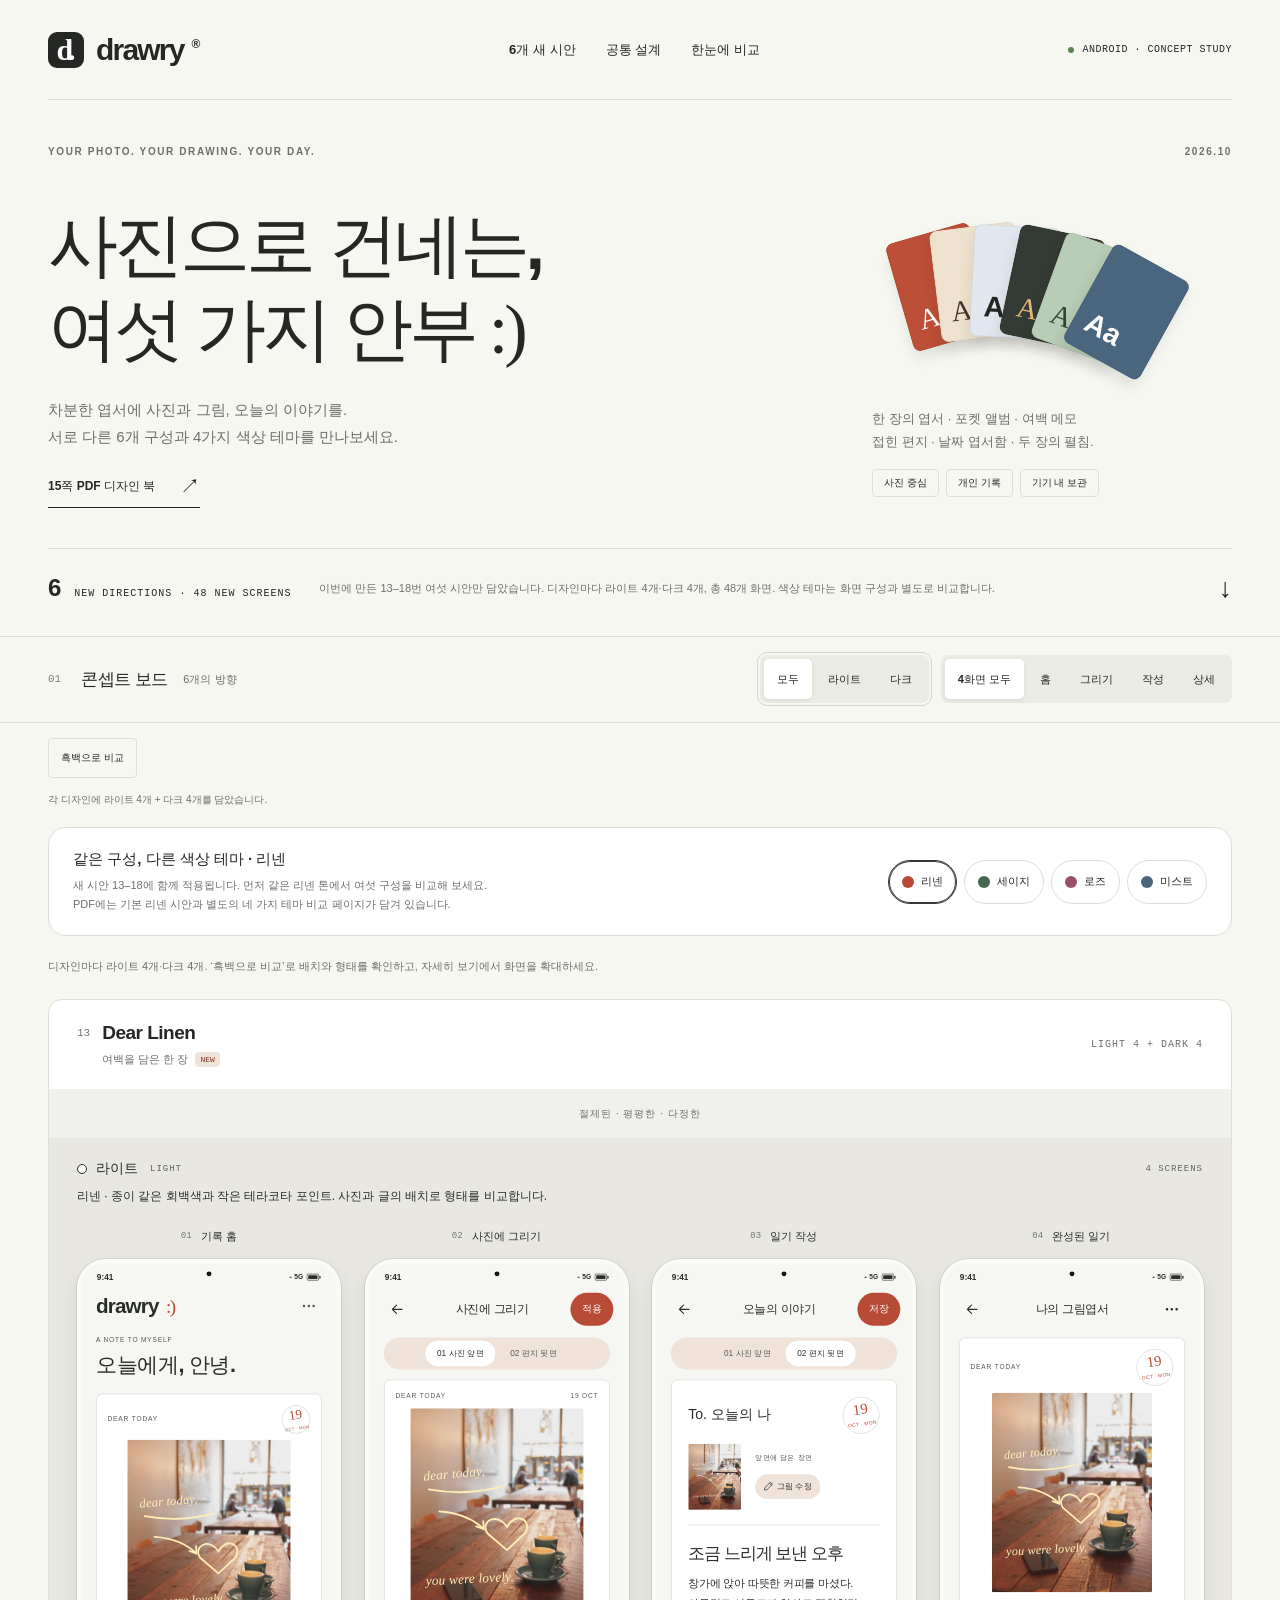
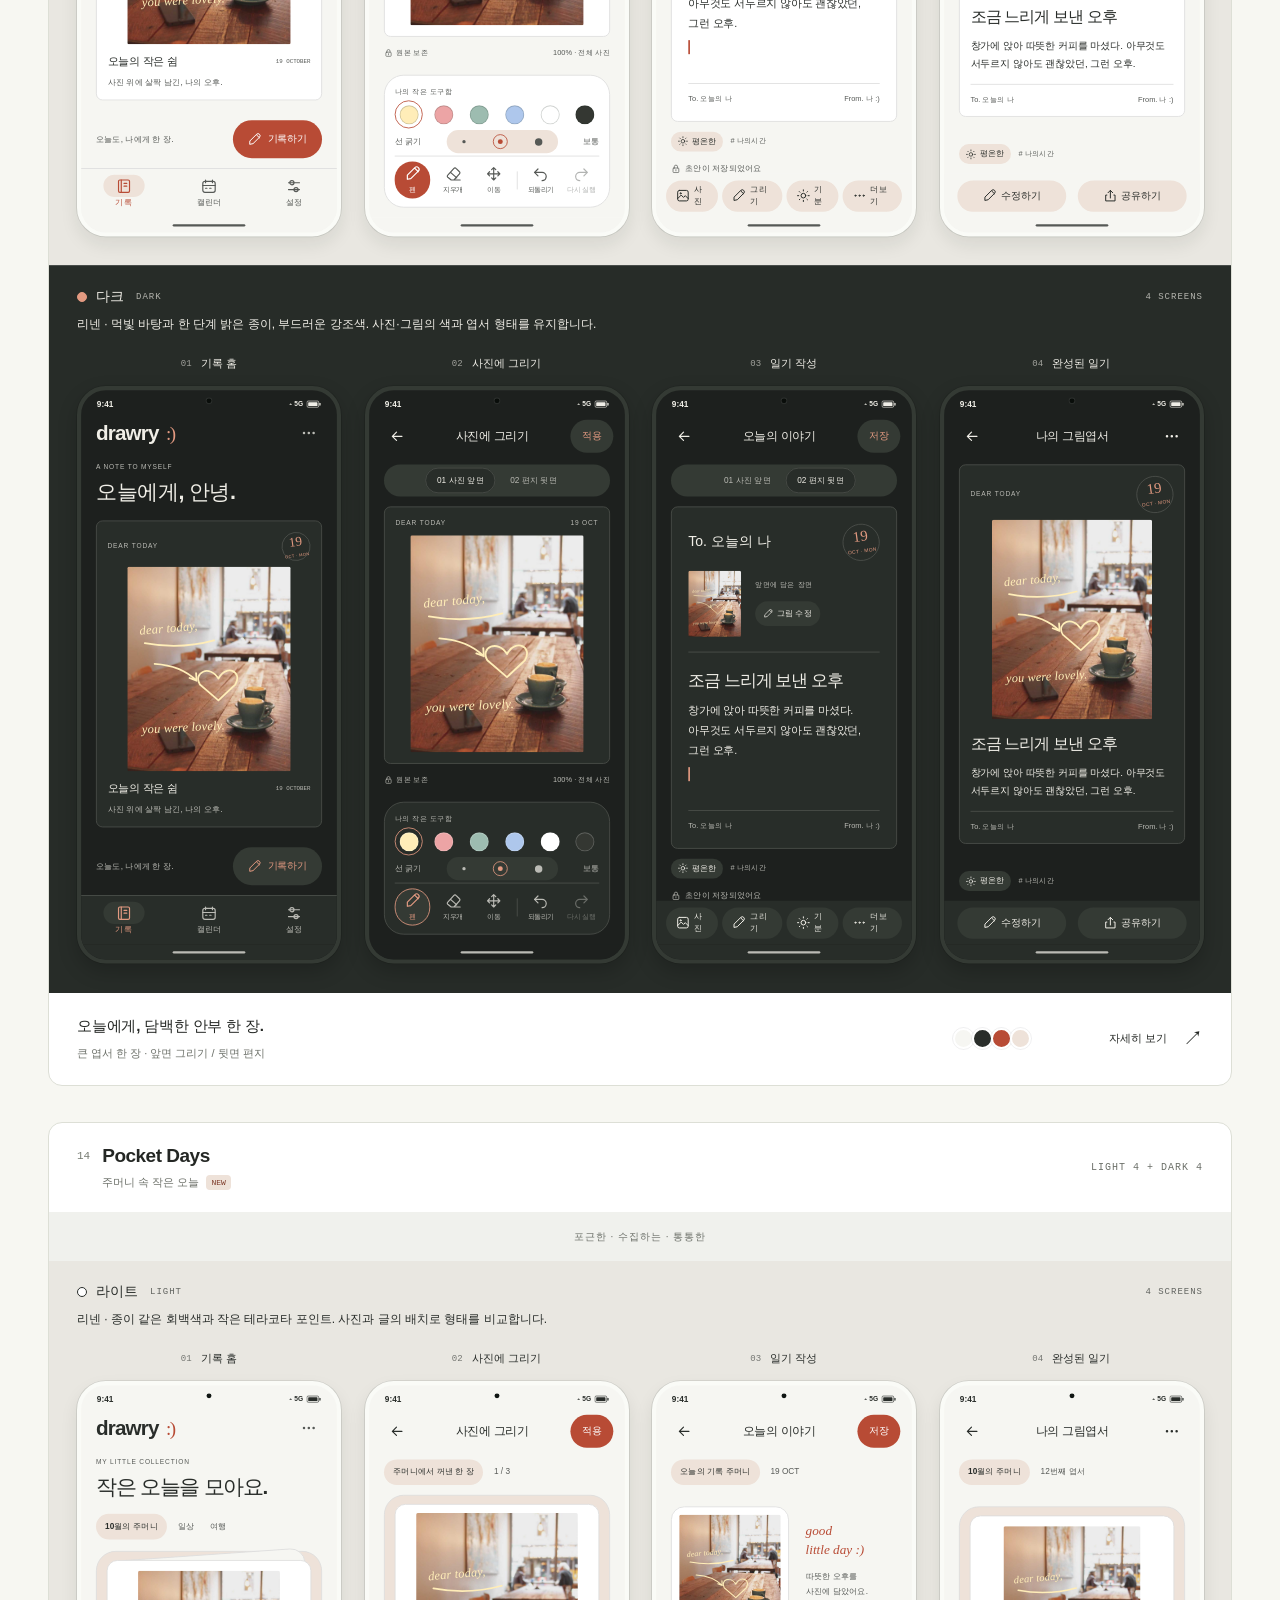
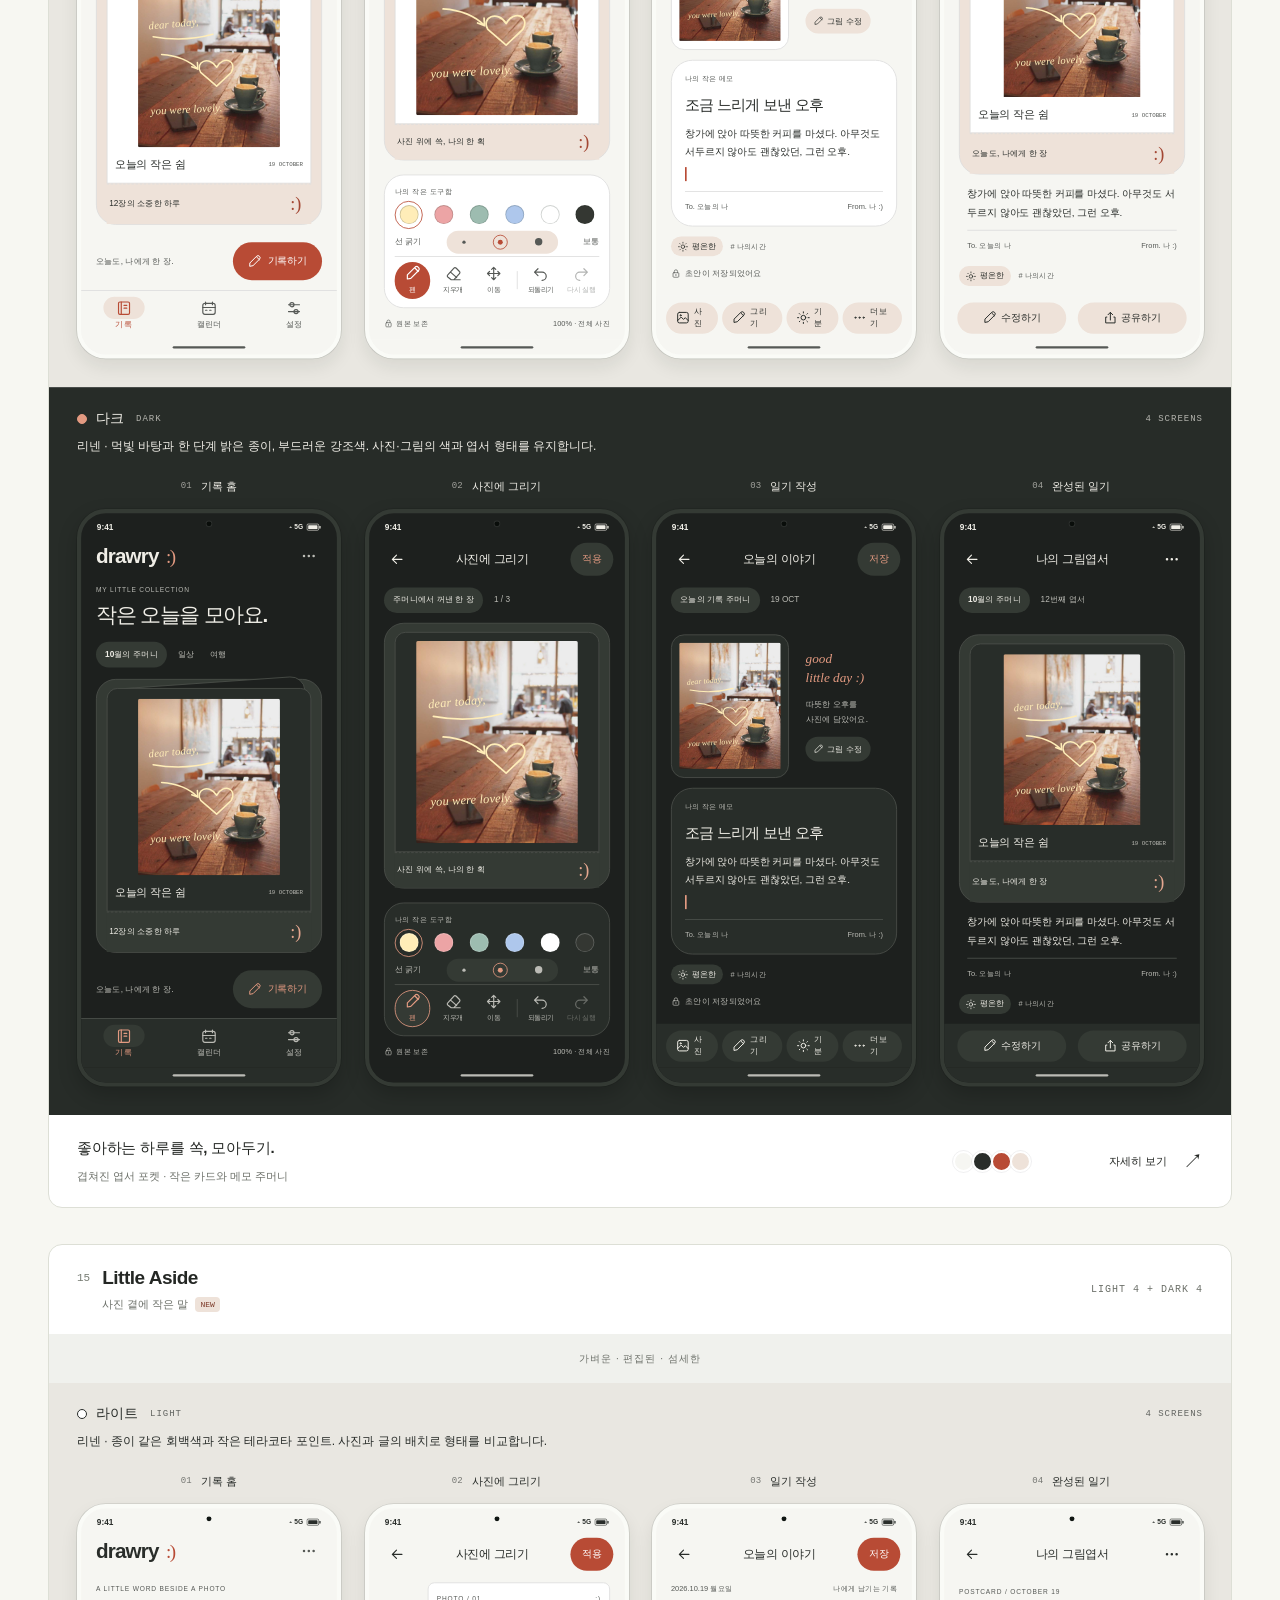
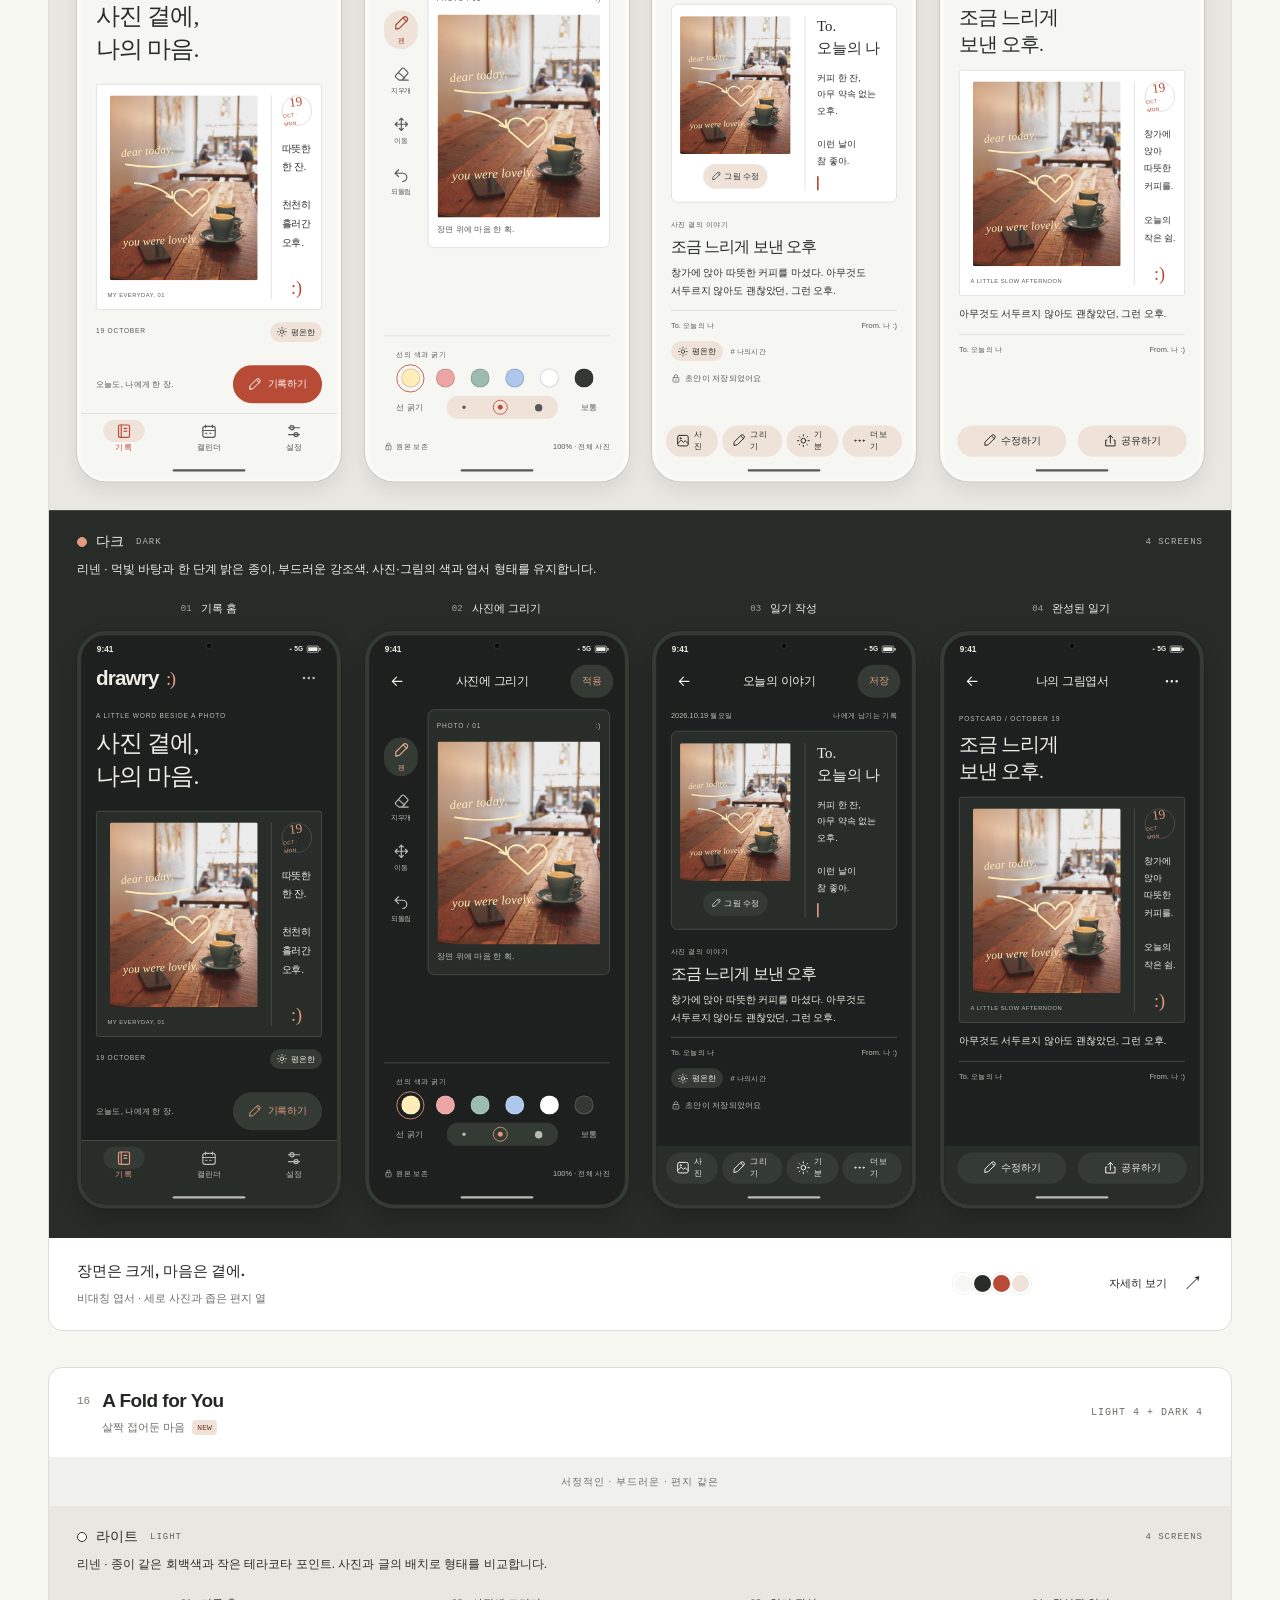
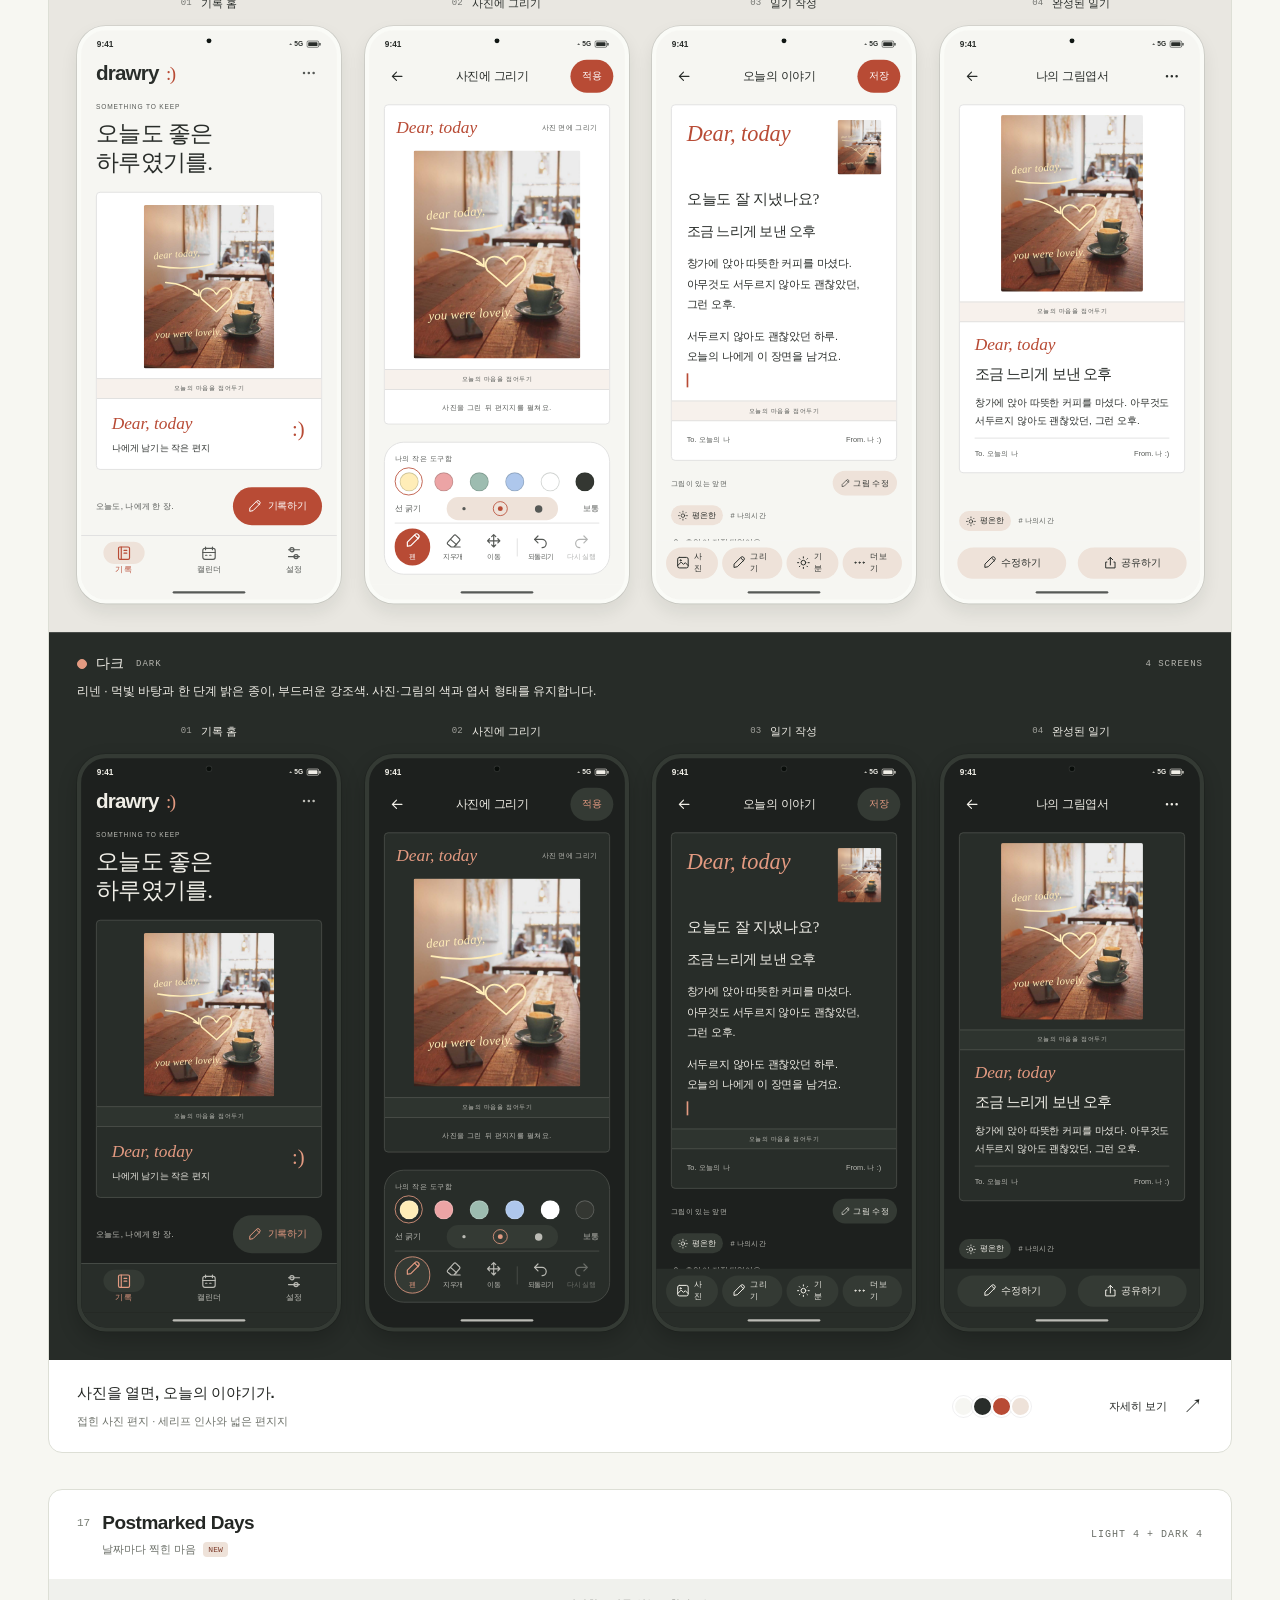
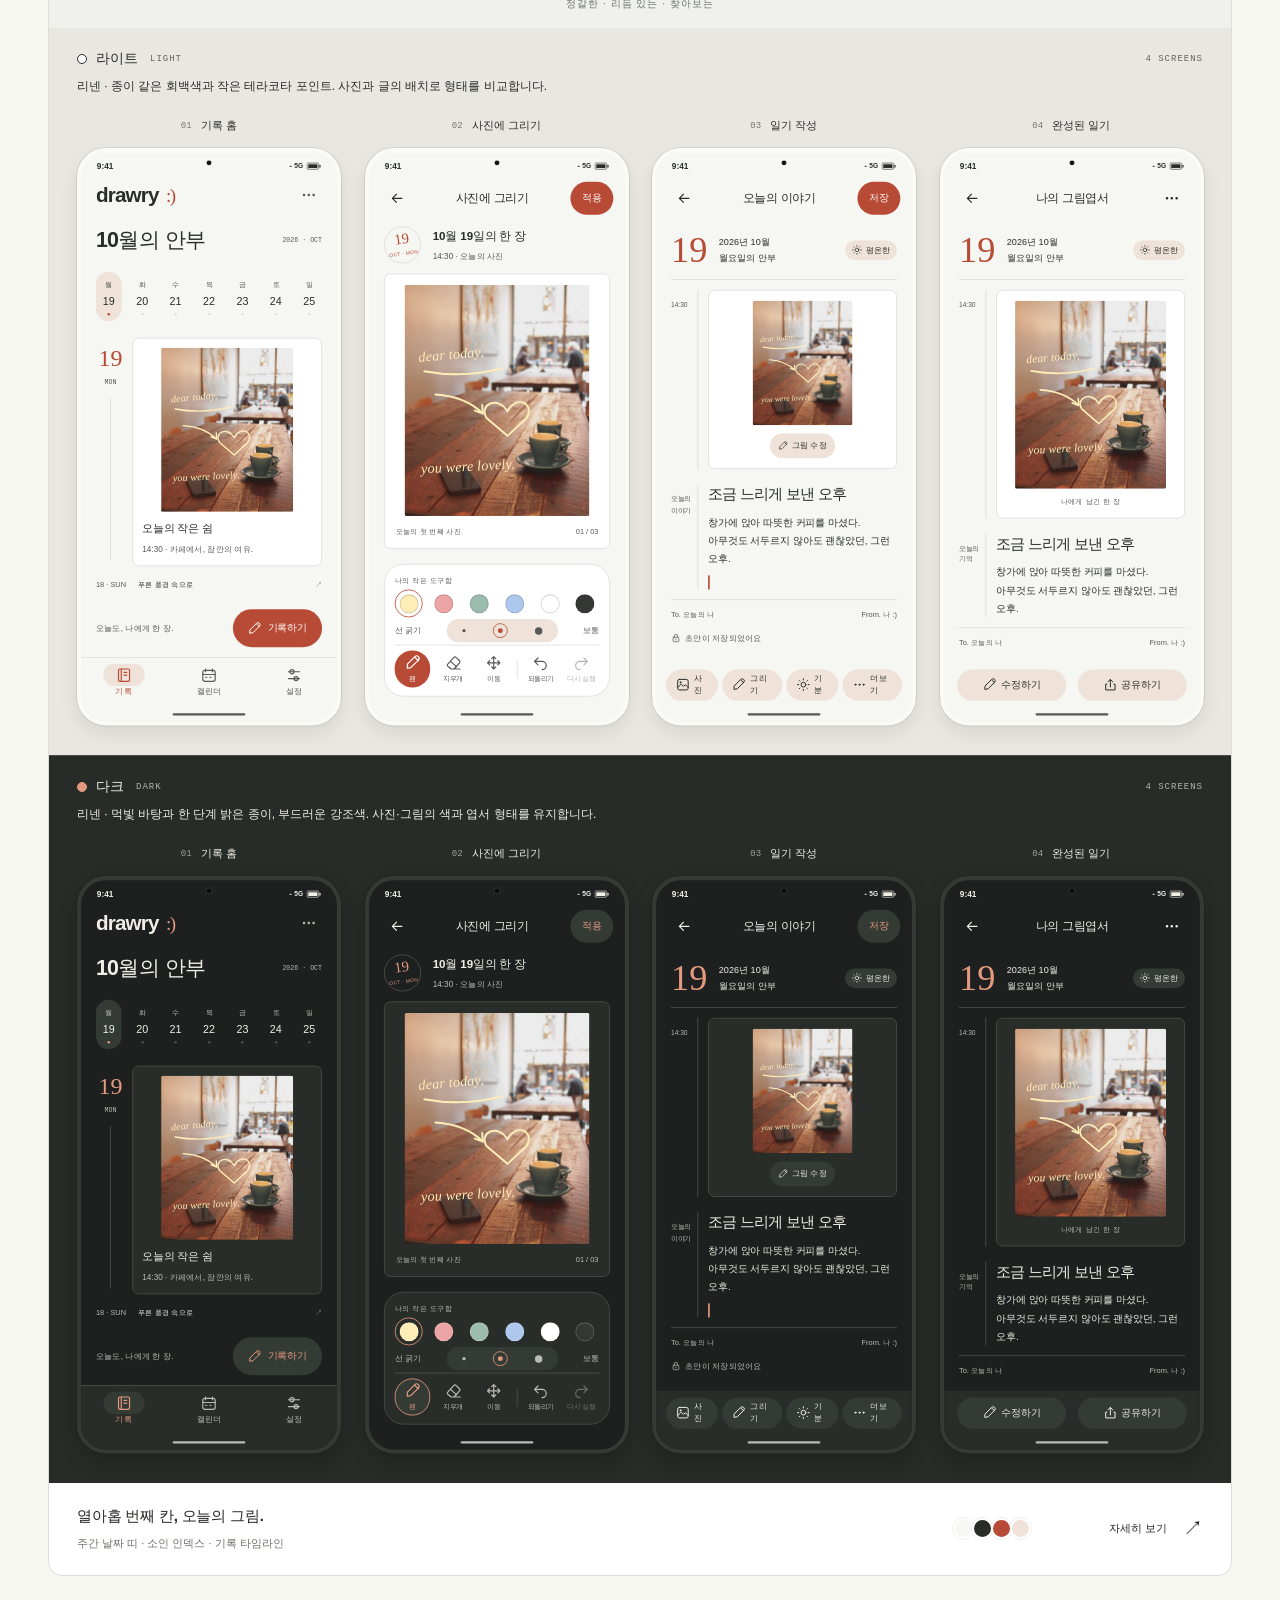
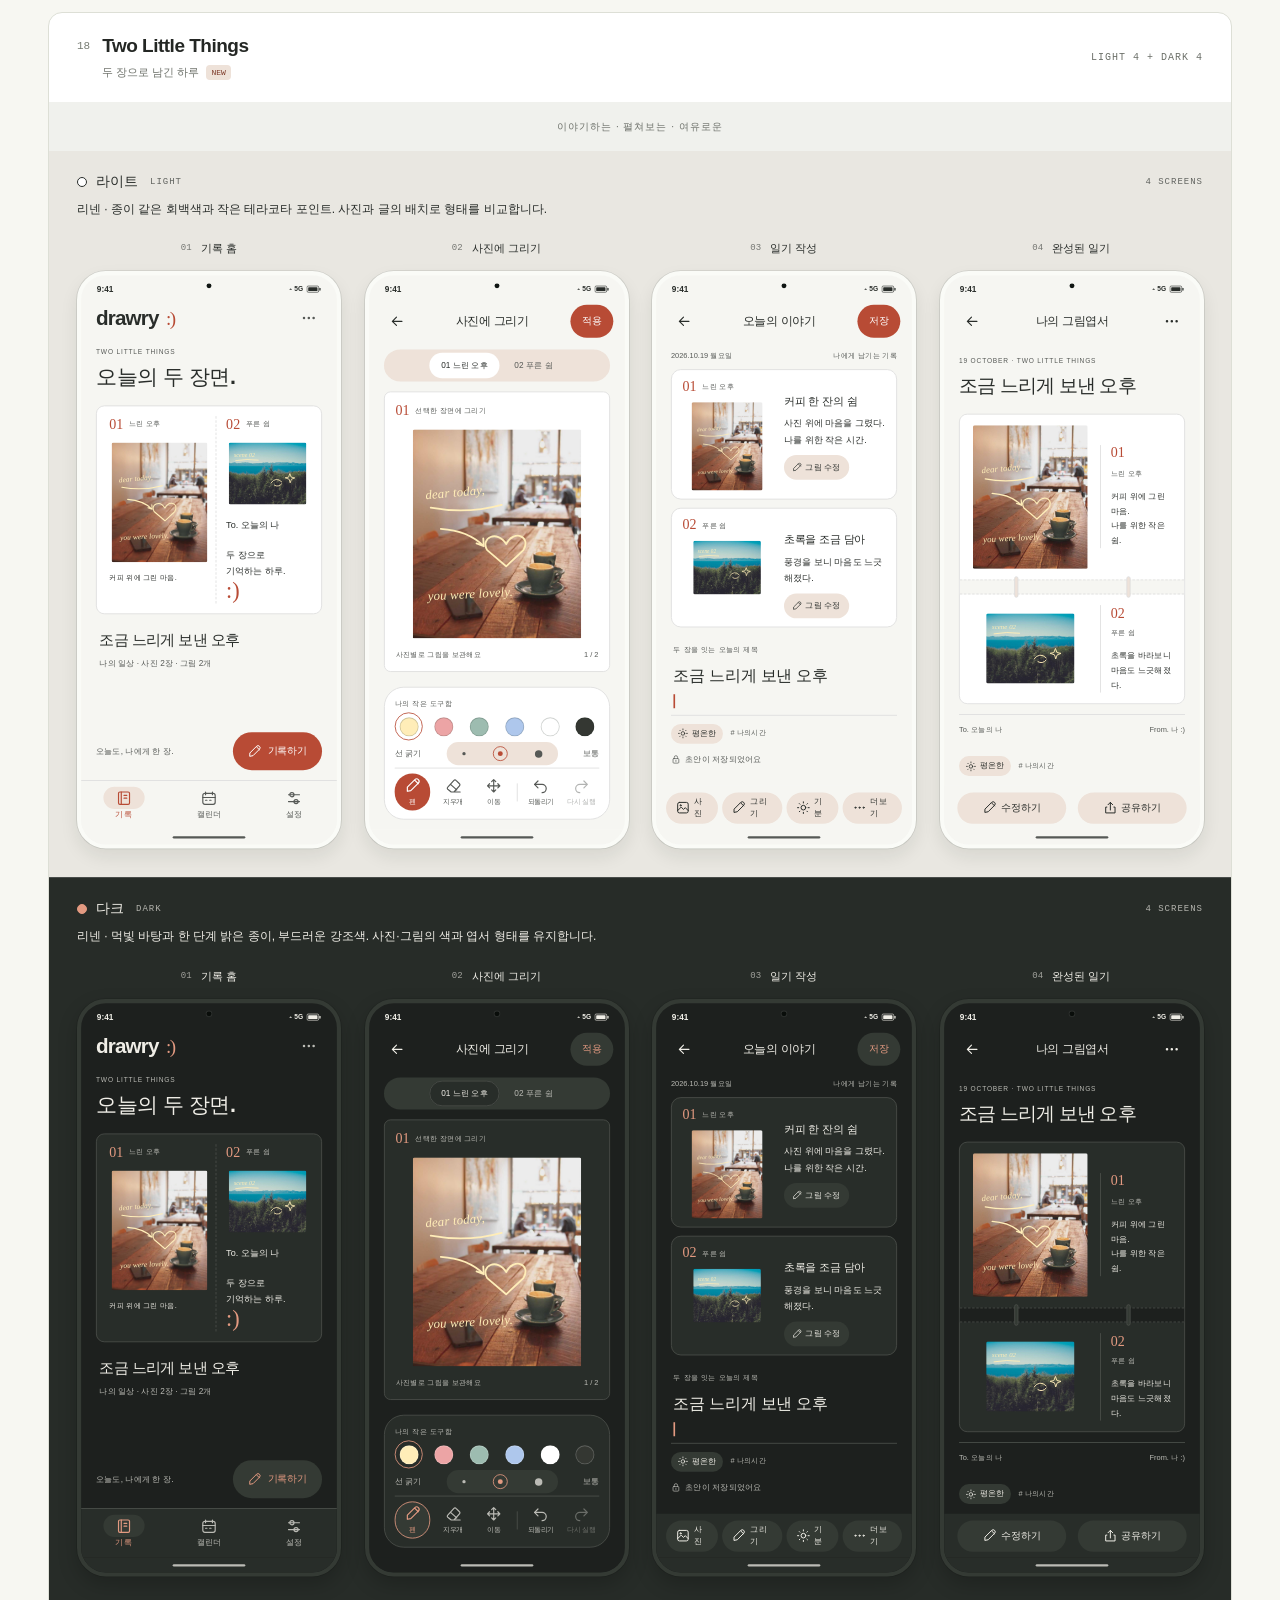
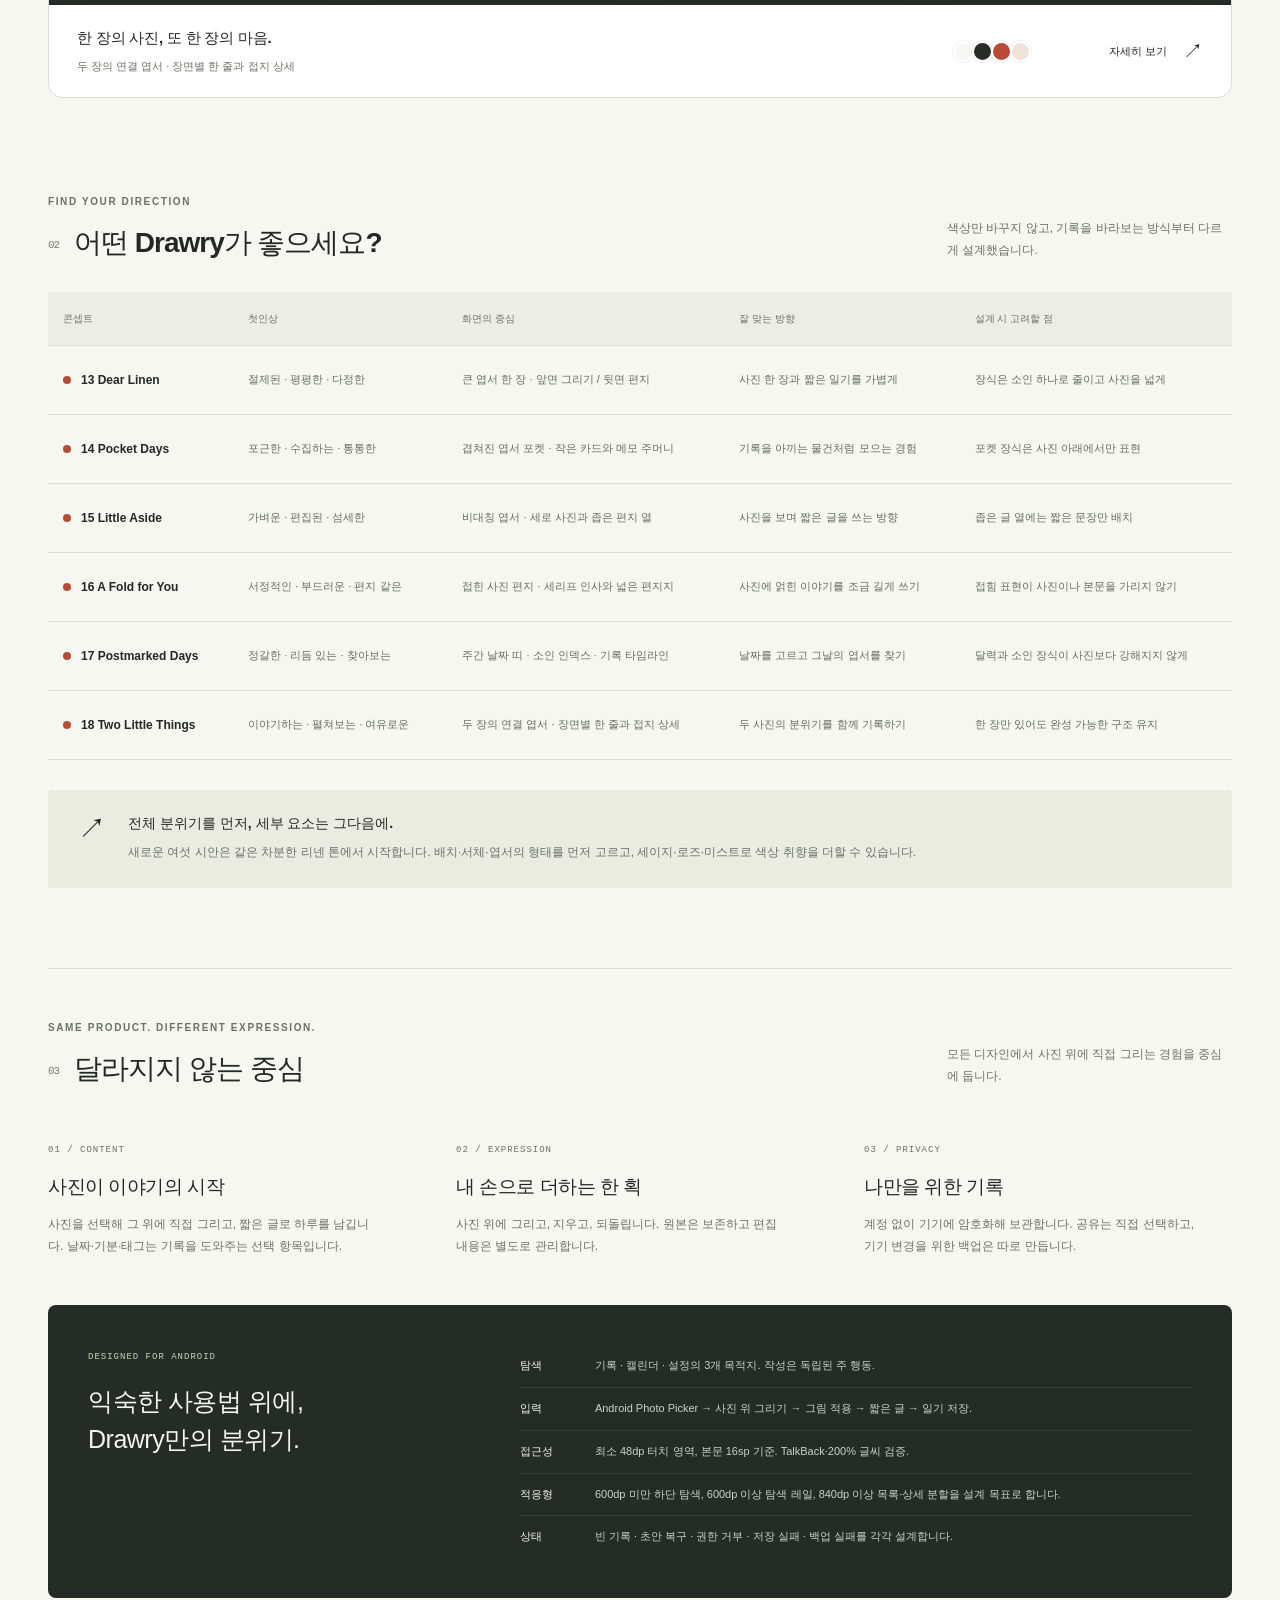
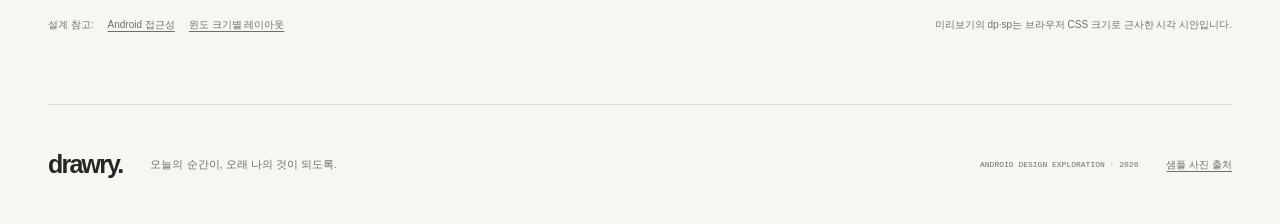
==== commit 788a9075: "feat: add six postcard designs and focused HTML/PDF collection" ====
--- a/docs/design/index.html
+++ b/docs/design/index.html
@@ -4,34 +4,34 @@
   <meta charset="utf-8">
   <meta name="viewport" content="width=device-width, initial-scale=1">
   <meta name="theme-color" content="#f7f7f2">
-  <meta name="description" content="사진 위에 직접 그리는 Android 그림일기 Drawry. 12개 디자인을 라이트·다크 각각 네 화면, 총 96개 시안.">
-  <title>Drawry — 사진 위에 그리는 열두 가지 하루</title>
+  <meta name="description" content="사진 위에 직접 그리는 Android 그림일기 Drawry. 엽서 디자인 6개·라이트와 다크 총 48개 시안, 네 가지 색상 테마.">
+  <title>Drawry — 사진으로 건네는 여섯 가지 안부</title>
   <link rel="stylesheet" href="concepts.css">
-  <link rel="stylesheet" href="directions.css"><link rel="stylesheet" href="modes.css"><link rel="stylesheet" href="screens.css">
-  <script src="directions.js" defer></script>
-  <script src="screen-designs.js" defer></script><script src="concepts.js" defer></script>
+  <link rel="stylesheet" href="directions.css"><link rel="stylesheet" href="modes.css"><link rel="stylesheet" href="screens.css"><link rel="stylesheet" href="refinements.css">
+
+  <script src="refinements.js" defer></script><script src="concepts.js" defer></script>
 </head>
 <body>
   <a href="#concepts" class="skip-link">콘셉트 비교로 건너뛰기</a>
   <header class="masthead wrap">
     <a class="wordmark" href="#top" aria-label="Drawry 디자인 콘셉트 처음으로"><span class="brand-icon" aria-hidden="true">d.</span> drawry<span class="wordmark-dot">®</span></a>
-    <nav aria-label="페이지 메뉴"><a href="#concepts">12개 콘셉트</a><a href="#principles">공통 설계</a><a href="#compare">한눈에 비교</a></nav>
+    <nav aria-label="페이지 메뉴"><a href="#concepts">6개 새 시안</a><a href="#principles">공통 설계</a><a href="#compare">한눈에 비교</a></nav>
     <span class="version"><span></span> ANDROID · CONCEPT STUDY</span>
   </header>
   <main id="top">
     <section class="intro wrap" aria-labelledby="intro-title">
       <div class="eyebrow">YOUR PHOTO. YOUR DRAWING. YOUR DAY. <span>2026.10</span></div>
       <div class="intro-columns">
-        <div><h1 id="intro-title">사진 위에 그리는,<br>열두 가지 <span>하루.</span></h1><p class="intro-lead">사진 자체가 캔버스가 되는 나의 그림일기.<br>각 디자인의 라이트 4개·다크 4개를 비교해 보세요.</p><a class="pdf-download" href="drawry-design-concepts.pdf" download>27쪽 통합 PDF 디자인 북 <span>↗</span></a></div>
-        <div class="intro-aside"><div class="palette-art" aria-hidden="true"><span style="--tile:#bd4e37;--angle:-16deg">Aa</span><span style="--tile:#ede2ce;--angle:-7deg">Aa</span><span style="--tile:#d9f45e;--angle:3deg">Aa</span><span style="--tile:#252a38;--angle:12deg">Aa</span><span style="--tile:#b8cdb5;--angle:20deg">Aa</span><span style="--tile:#2854db;--angle:29deg">Aa</span></div><p>목록·잡지·포스터·스케치북·엽서·장면집.<br>같은 기록으로 비교하는 Android 디자인 탐색.</p><div class="brief-labels"><span>사진 중심</span><span>개인 기록</span><span>기기 내 보관</span></div></div>
+        <div><h1 id="intro-title">사진으로 건네는,<br>여섯 가지 <span>안부 :)</span></h1><p class="intro-lead">차분한 엽서에 사진과 그림, 오늘의 이야기를.<br>서로 다른 6개 구성과 4가지 색상 테마를 만나보세요.</p><a class="pdf-download" href="drawry-design-concepts.pdf" download>15쪽 PDF 디자인 북 <span>↗</span></a></div>
+        <div class="intro-aside"><div class="palette-art" aria-hidden="true"><span style="--tile:#bd4e37;--angle:-16deg">Aa</span><span style="--tile:#ede2ce;--angle:-7deg">Aa</span><span style="--tile:#E1E8EF;--angle:3deg">Aa</span><span style="--tile:#343A34;--angle:12deg">Aa</span><span style="--tile:#b8cdb5;--angle:20deg">Aa</span><span style="--tile:#49667E;--angle:29deg">Aa</span></div><p>한 장의 엽서 · 포켓 앨범 · 여백 메모<br>접힌 편지 · 날짜 엽서함 · 두 장의 펼침.</p><div class="brief-labels"><span>사진 중심</span><span>개인 기록</span><span>기기 내 보관</span></div></div>
       </div>
-      <div class="intro-footer"><span><b>12</b> DIRECTIONS · 96 SCREENS</span><p>01~06 첫 탐색안 · 07~12 추가 탐색안. 12개 모두 네 화면의 고유한 구성을 갖습니다. 샘플 사진으로 비교하며 최종 방향은 아직 정하지 않았습니다.</p><a href="#concepts" aria-label="열두 가지 콘셉트 보기">↓</a></div>
+      <div class="intro-footer"><span><b>6</b> NEW DIRECTIONS · 48 NEW SCREENS</span><p>이번에 만든 13–18번 여섯 시안만 담았습니다. 디자인마다 라이트 4개·다크 4개, 총 48개 화면. 색상 테마는 화면 구성과 별도로 비교합니다.</p><a href="#concepts" aria-label="새로운 여섯 가지 시안 보기">↓</a></div>
     </section>
     <section id="concepts" class="concepts-section" aria-labelledby="concepts-title">
-      <div class="gallery-tools"><div class="wrap toolbar-inner"><div class="gallery-title"><span class="section-number">01</span><h2 id="concepts-title">콘셉트 보드</h2><span id="visible-count">12개의 방향</span></div><div class="toolbar-actions"><div class="segmented mode-filter" role="group" aria-label="표시 모드 선택"><button type="button" data-mode-filter="both" aria-pressed="true">모두</button><button type="button" data-mode-filter="light" aria-pressed="false">라이트</button><button type="button" data-mode-filter="dark" aria-pressed="false">다크</button></div><div class="segmented" role="group" aria-label="전체 시안 화면 선택"><button type="button" data-view="all" aria-pressed="true">4화면 모두</button><button type="button" data-view="home" aria-pressed="false">홈</button><button type="button" data-view="drawing" aria-pressed="false">그리기</button><button type="button" data-view="editor" aria-pressed="false">작성</button><button type="button" data-view="detail" aria-pressed="false">상세</button></div></div></div></div>
-      <div class="wrap"><div class="round-filter" role="group" aria-label="콘셉트 묶음 선택"><button type="button" data-round-filter="all" aria-pressed="true">전체 12개</button><button type="button" data-round-filter="1" aria-pressed="false">기존 01–06</button><button type="button" data-round-filter="2" aria-pressed="false">새로운 07–12</button><button type="button" data-monochrome aria-pressed="false" class="monochrome-toggle">흑백으로 비교</button><span>각 디자인에 라이트 4개 + 다크 4개를 담았습니다.</span></div><p class="board-hint">각 디자인의 여덟 화면을 한 번에 확인해 보세요. 큰 화면은 자세히 보기에서 확인할 수 있습니다.</p><div id="concept-grid" class="concept-grid"></div></div>
+      <div class="gallery-tools"><div class="wrap toolbar-inner"><div class="gallery-title"><span class="section-number">01</span><h2 id="concepts-title">콘셉트 보드</h2><span id="visible-count">6개의 방향</span></div><div class="toolbar-actions"><div class="segmented mode-filter" role="group" aria-label="표시 모드 선택"><button type="button" data-mode-filter="both" aria-pressed="true">모두</button><button type="button" data-mode-filter="light" aria-pressed="false">라이트</button><button type="button" data-mode-filter="dark" aria-pressed="false">다크</button></div><div class="segmented" role="group" aria-label="전체 시안 화면 선택"><button type="button" data-view="all" aria-pressed="true">4화면 모두</button><button type="button" data-view="home" aria-pressed="false">홈</button><button type="button" data-view="drawing" aria-pressed="false">그리기</button><button type="button" data-view="editor" aria-pressed="false">작성</button><button type="button" data-view="detail" aria-pressed="false">상세</button></div></div></div></div>
+      <div class="wrap"><div class="round-filter" role="group" aria-label="시안 비교 도구"><button type="button" data-monochrome aria-pressed="false" class="monochrome-toggle">흑백으로 비교</button><span>각 디자인에 라이트 4개 + 다크 4개를 담았습니다.</span></div><div id="theme-workbench" class="theme-workbench"><div><h3>같은 구성, 다른 색상 테마 · <span id="color-theme-label" aria-live="polite">리넨</span></h3><p>새 시안 13–18에 함께 적용됩니다. 먼저 같은 리넨 톤에서 여섯 구성을 비교해 보세요.<br>PDF에는 기본 리넨 시안과 별도의 네 가지 테마 비교 페이지가 담겨 있습니다.</p></div><div class="color-theme-options" role="group" aria-label="새 시안 색상 테마"><button type="button" data-color-theme="linen" aria-pressed="true"><i style="--theme-swatch:#B84B35" aria-hidden="true"></i>리넨</button><button type="button" data-color-theme="sage" aria-pressed="false"><i style="--theme-swatch:#466852" aria-hidden="true"></i>세이지</button><button type="button" data-color-theme="rose" aria-pressed="false"><i style="--theme-swatch:#9C5065" aria-hidden="true"></i>로즈</button><button type="button" data-color-theme="mist" aria-pressed="false"><i style="--theme-swatch:#49667E" aria-hidden="true"></i>미스트</button></div></div><p class="board-hint">디자인마다 라이트 4개·다크 4개. ‘흑백으로 비교’로 배치와 형태를 확인하고, 자세히 보기에서 화면을 확대하세요.</p><div id="concept-grid" class="concept-grid"></div></div>
     </section>
-    <section id="compare" class="comparison wrap" aria-labelledby="compare-title"><div class="section-heading"><div><div class="eyebrow">FIND YOUR DIRECTION</div><h2 id="compare-title"><span class="section-number">02</span> 어떤 Drawry가 좋으세요?</h2></div><p>색상만 바꾸지 않고, 기록을 바라보는 방식부터 다르게 설계했습니다.</p></div><div class="table-scroll"><table><caption class="sr-only">열두 가지 디자인 방향의 구성, 인상, 고려할 점 비교</caption><thead><tr><th scope="col">콘셉트</th><th scope="col">첫인상</th><th scope="col">화면의 중심</th><th scope="col">잘 맞는 방향</th><th scope="col">설계 시 고려할 점</th></tr></thead><tbody id="comparison-body"></tbody></table></div><aside class="direction-note"><span class="note-marker">↗</span><div><h3>전체 분위기를 먼저, 세부 요소는 그다음에.</h3><p>예를 들어 “01의 구조에 05의 색상”처럼 조합할 수도 있습니다. 색상·서체·화면 구성을 함께 비교한 뒤 Android 화면 가이드를 구체화합니다.</p></div></aside></section>
+    <section id="compare" class="comparison wrap" aria-labelledby="compare-title"><div class="section-heading"><div><div class="eyebrow">FIND YOUR DIRECTION</div><h2 id="compare-title"><span class="section-number">02</span> 어떤 Drawry가 좋으세요?</h2></div><p>색상만 바꾸지 않고, 기록을 바라보는 방식부터 다르게 설계했습니다.</p></div><div class="table-scroll"><table><caption class="sr-only">여섯 가지 디자인 방향의 구성, 인상, 고려할 점 비교</caption><thead><tr><th scope="col">콘셉트</th><th scope="col">첫인상</th><th scope="col">화면의 중심</th><th scope="col">잘 맞는 방향</th><th scope="col">설계 시 고려할 점</th></tr></thead><tbody id="comparison-body"></tbody></table></div><aside class="direction-note"><span class="note-marker">↗</span><div><h3>전체 분위기를 먼저, 세부 요소는 그다음에.</h3><p>새로운 여섯 시안은 같은 차분한 리넨 톤에서 시작합니다. 배치·서체·엽서의 형태를 먼저 고르고, 세이지·로즈·미스트로 색상 취향을 더할 수 있습니다.</p></div></aside></section>
     <section id="principles" class="principles wrap" aria-labelledby="principles-title"><div class="section-heading"><div><div class="eyebrow">SAME PRODUCT. DIFFERENT EXPRESSION.</div><h2 id="principles-title"><span class="section-number">03</span> 달라지지 않는 중심</h2></div><p>모든 디자인에서 사진 위에 직접 그리는 경험을 중심에 둡니다.</p></div><div class="principle-grid"><article><span class="principle-index">01 / CONTENT</span><h3>사진이 이야기의 시작</h3><p>사진을 선택해 그 위에 직접 그리고, 짧은 글로 하루를 남깁니다. 날짜·기분·태그는 기록을 도와주는 선택 항목입니다.</p></article><article><span class="principle-index">02 / EXPRESSION</span><h3>내 손으로 더하는 한 획</h3><p>사진 위에 그리고, 지우고, 되돌립니다. 원본은 보존하고 편집 내용은 별도로 관리합니다.</p></article><article><span class="principle-index">03 / PRIVACY</span><h3>나만을 위한 기록</h3><p>계정 없이 기기에 암호화해 보관합니다. 공유는 직접 선택하고, 기기 변경을 위한 백업은 따로 만듭니다.</p></article></div>
       <div class="android-spec"><div><span class="android-label">DESIGNED FOR ANDROID</span><h3>익숙한 사용법 위에,<br>Drawry만의 분위기.</h3></div><dl><div><dt>탐색</dt><dd>기록 · 캘린더 · 설정의 3개 목적지. 작성은 독립된 주 행동.</dd></div><div><dt>입력</dt><dd>Android Photo Picker → 사진 위 그리기 → 그림 적용 → 짧은 글 → 일기 저장.</dd></div><div><dt>접근성</dt><dd>최소 48dp 터치 영역, 본문 16sp 기준. TalkBack·200% 글씨 검증.</dd></div><div><dt>적응형</dt><dd>600dp 미만 하단 탐색, 600dp 이상 탐색 레일, 840dp 이상 목록·상세 분할을 설계 목표로 합니다.</dd></div><div><dt>상태</dt><dd>빈 기록 · 초안 복구 · 권한 거부 · 저장 실패 · 백업 실패를 각각 설계합니다.</dd></div></dl></div><p class="reference-links">설계 참고: <a href="https://developer.android.com/develop/ui/compose/accessibility/api-defaults" target="_blank" rel="noreferrer">Android 접근성</a><a href="https://developer.android.com/develop/adaptive-apps/guides/use-window-size-classes" target="_blank" rel="noreferrer">윈도 크기별 레이아웃</a><span>미리보기의 dp·sp는 브라우저 CSS 크기로 근사한 시각 시안입니다.</span></p>
     </section>
--- a/docs/design/concepts.css
+++ b/docs/design/concepts.css
@@ -13,6 +13,6 @@
 @media(max-width:370px){.wrap{width:calc(100% - 28px)}.masthead nav{gap:14px;font-size:10px}h1{font-size:46px}.segmented button{padding:8px 12px}.concept-stage{padding-inline:6px}.card-heading{padding-inline:14px}.intro-footer{gap:10px}.intro-footer p{font-size:8px}.token-list{gap:5px}.token-list>div{padding:7px}}
 @media(prefers-reduced-motion:reduce){html{scroll-behavior:auto}*{transition:none!important}}
 /* Deliberate A4 landscape pages, independent of the selected HTML view. */
-.print-document{background:#dedfd9}.print-page{background:#f7f7f2;width:273mm;height:186mm;margin:15px auto;padding:8mm 7mm 5mm;position:relative;overflow:hidden;break-after:page;page-break-after:always}.print-page:last-child{break-after:auto;page-break-after:auto}.print-masthead{display:flex;justify-content:space-between;align-items:center;padding-bottom:6mm;border-bottom:1px solid #d5d9cc}.print-masthead>b{font-size:27px;letter-spacing:-1.5px}.print-masthead>span{font:9px ui-monospace,monospace;letter-spacing:1px}.print-cover>.eyebrow{display:block;margin-top:12mm}.print-cover h1{font-size:70px;margin-top:7mm;letter-spacing:-3px}.print-cover>p{font-size:14px;line-height:1.8;color:#697160;margin-top:6mm}.print-cover-palette{display:grid;grid-template-columns:repeat(6,1fr);height:31mm;margin-top:9mm;gap:6px}.print-cover-palette>div{padding:11px;display:flex;flex-direction:column;justify-content:space-between;border-radius:4px}.print-cover-palette b{font:17px ui-monospace,monospace}.print-cover-palette span{font-size:11px}.print-foot{position:absolute;bottom:5mm;left:7mm;right:7mm;border-top:1px solid #d5d9cc;padding-top:3mm;display:flex;justify-content:space-between;gap:20px;font:8px var(--sans);color:#66705d}.print-concept>header{display:flex;align-items:center;justify-content:space-between;padding-bottom:5mm;border-bottom:1px solid #d5d9cc}.print-concept header h2{font-size:29px;letter-spacing:-1px;line-height:1.3;margin-top:3px}.print-concept header h2>span{font-size:11px;font-weight:400;color:#67715f;margin-left:17px;letter-spacing:0}.print-concept .eyebrow{font-size:8px}.print-screens{display:grid;grid-template-columns:repeat(3,220px) 1fr;gap:13px;padding-top:6mm}.print-screen-label{display:block;font-size:10px;font-weight:550;margin-bottom:10px;text-align:center}.print-phone-wrap{width:220px;height:432px}.print-phone-wrap>.print-screens aside{padding:2px 0 0 9px}.print-screens aside>h3{font-size:12px;line-height:1.6;margin:6px 0 10px}.print-screens aside>p{font-size:10px;line-height:1.8;color:#65705b}.print-screens .token-list{grid-template-columns:1fr 1fr;gap:5px;margin-top:14px}.print-screens .token-list>div{padding:6px;grid-template-columns:18px 1fr;gap:2px 5px}.print-screens .token-list>div>span{width:17px;height:25px}.print-screens .token-list b,.print-screens .token-list code{font-size:7px}.print-screens dl{font-size:9px;margin:17px 0 0}.print-screens dt{font-weight:650;margin:10px 0 5px}.print-screens dd{margin:0;line-height:1.7;color:#65705b}.print-summary>h2{font-size:36px;letter-spacing:-1.4px;margin-top:9mm}.print-summary>p{font-size:12px;color:#66705d;margin-top:10px}.print-summary table{margin-top:20px;font-size:10px}.print-summary th,.print-summary td{padding:13px 12px;font-size:10px}.print-summary-notes{display:grid;grid-template-columns:1fr 1fr;gap:30px;margin-top:25px}.print-summary-notes h3{font-size:12px;margin-bottom:10px}.print-summary-notes p{font-size:10px;line-height:1.9;color:#66705d}.print-summary-notes .print-credits{font-size:8px;margin-top:8px}
+.print-document{background:#dedfd9}.print-page{background:#f7f7f2;width:273mm;height:186mm;margin:15px auto;padding:8mm 7mm 5mm;position:relative;overflow:hidden;break-after:page;page-break-after:always}.print-page:last-child{break-after:auto;page-break-after:auto}.print-masthead{display:flex;justify-content:space-between;align-items:center;padding-bottom:6mm;border-bottom:1px solid #d5d9cc}.print-masthead>b{font-size:27px;letter-spacing:-1.5px}.print-masthead>span{font:9px ui-monospace,monospace;letter-spacing:1px}.print-cover>.eyebrow{display:block;margin-top:12mm}.print-cover h1{font-size:70px;margin-top:7mm;letter-spacing:-3px}.print-cover>p{font-size:14px;line-height:1.8;color:#697160;margin-top:6mm}.print-cover-palette{display:grid;grid-template-columns:repeat(6,1fr);height:31mm;margin-top:9mm;gap:6px}.print-cover-palette>div{padding:11px;display:flex;flex-direction:column;justify-content:space-between;border-radius:4px}.print-cover-palette b{font:17px ui-monospace,monospace}.print-cover-palette span{font-size:11px}.print-foot{position:absolute;bottom:5mm;left:7mm;right:7mm;border-top:1px solid #d5d9cc;padding-top:3mm;display:flex;justify-content:space-between;gap:20px;font:8px var(--sans);color:#66705d}.print-concept>header{display:flex;align-items:center;justify-content:space-between;padding-bottom:5mm;border-bottom:1px solid #d5d9cc}.print-concept header h2{font-size:29px;letter-spacing:-1px;line-height:1.3;margin-top:3px}.print-concept header h2>span{font-size:11px;font-weight:400;color:#67715f;margin-left:17px;letter-spacing:0}.print-concept .eyebrow{font-size:8px}.print-screens{display:grid;grid-template-columns:repeat(3,220px) 1fr;gap:13px;padding-top:6mm}.print-screen-label{display:block;font-size:10px;font-weight:550;margin-bottom:10px;text-align:center}.print-phone-wrap{width:220px;height:432px}.print-phone-wrap>.print-screens>aside{padding:2px 0 0 9px}.print-screens>aside>h3{font-size:12px;line-height:1.6;margin:6px 0 10px}.print-screens>aside>p{font-size:10px;line-height:1.8;color:#65705b}.print-screens .token-list{grid-template-columns:1fr 1fr;gap:5px;margin-top:14px}.print-screens .token-list>div{padding:6px;grid-template-columns:18px 1fr;gap:2px 5px}.print-screens .token-list>div>span{width:17px;height:25px}.print-screens .token-list b,.print-screens .token-list code{font-size:7px}.print-screens dl{font-size:9px;margin:17px 0 0}.print-screens dt{font-weight:650;margin:10px 0 5px}.print-screens dd{margin:0;line-height:1.7;color:#65705b}.print-summary>h2{font-size:36px;letter-spacing:-1.4px;margin-top:9mm}.print-summary>p{font-size:12px;color:#66705d;margin-top:10px}.print-summary table{margin-top:20px;font-size:10px}.print-summary th,.print-summary td{padding:13px 12px;font-size:10px}.print-summary-notes{display:grid;grid-template-columns:1fr 1fr;gap:30px;margin-top:25px}.print-summary-notes h3{font-size:12px;margin-bottom:10px}.print-summary-notes p{font-size:10px;line-height:1.9;color:#66705d}.print-summary-notes .print-credits{font-size:8px;margin-top:8px}
 @page{size:A4 landscape;margin:12mm}
 @media print{*{-webkit-print-color-adjust:exact;print-color-adjust:exact}html{scroll-behavior:auto}.print-document{background:#fff}.print-page{margin:0;width:273mm;height:186mm}.print-concept .print-page{box-shadow:none}body:not(.print-document) .masthead nav,body:not(.print-document) .gallery-tools,body:not(.print-document) .shortlist-button,body:not(.print-document) dialog,body:not(.print-document) #toast{display:none}.concept-card{break-inside:avoid}}
--- a/docs/design/refinements.css
+++ b/docs/design/refinements.css
@@ -0,0 +1,260 @@
+/* The family shares calm colour, a smile and soft controls. Composition stays distinct. */
+.phone.round-three{--control-radius:30px;--card-radius:8px;--title-font:var(--sans);--paper-shadow:0 3px 10px #292d2a08}
+.round-three .app-logo{font-size:25px;font-weight:650;letter-spacing:-1px}
+.ref-smile{font:500 23px/1 Georgia,serif;letter-spacing:-2px;color:var(--app-accent);margin-left:3px}
+.round-three .app-fab{height:46px;padding-inline:18px}
+.round-three .save-label{border-radius:30px;height:40px;min-width:52px}
+.round-three .editor-tools>span,.round-three .detail-actions>span{border:0;border-radius:30px;background:var(--app-soft);min-height:38px;padding:0 12px}
+.round-three .editor-tools,.round-three .detail-actions{gap:5px;padding:5px 12px;background:var(--app-bg);border:0}
+.round-three .detail-actions>span{width:46%}
+.round-three .inline-edit{border-radius:30px;background:var(--app-soft);padding:8px 10px;border:0;gap:4px}
+.round-three .drawing-tools>.chosen{border-radius:24px}
+.round-three .home-compose{padding-top:16px}
+.ref-heading{padding:10px 0 17px}
+.ref-mini{font:8px/1.6 var(--sans);letter-spacing:1px;color:var(--app-muted)}
+.ref-heading h3{font:600 26px/1.28 var(--title-font);letter-spacing:-1px;margin-top:7px}
+.ref-heading i{font-style:normal;font-weight:400}
+.ref-card{padding:13px;border:1px solid var(--app-line);background:var(--app-surface);border-radius:8px;position:relative}
+.ref-address{display:flex;align-items:center;justify-content:space-between;margin-bottom:12px}
+.ref-address h3{font-size:17px;font-weight:500}
+.ref-postmark{width:45px;height:45px;border:1px solid var(--app-line);border-radius:50%;display:flex;flex-direction:column;justify-content:center;align-items:center;font:18px/1.1 Georgia,serif;color:var(--app-accent);flex-shrink:0;transform:rotate(-8deg)}
+.ref-postmark small{font:6px/1.6 var(--sans);margin-top:3px;letter-spacing:.4px}
+.ref-caption{display:flex;align-items:center;justify-content:space-between;padding-top:12px;gap:6px}
+.ref-caption b{font-size:13px;font-weight:600}
+.ref-caption>span{font:7px ui-monospace,monospace;color:var(--app-muted);white-space:nowrap}
+.ref-note{font-size:10px;color:var(--app-muted);line-height:1.6;margin-top:7px}
+.ref-copy h3{font:600 20px/1.45 var(--title-font);letter-spacing:-.8px}
+.ref-copy p{font-size:13px;line-height:1.85;margin-top:10px;word-break:keep-all;overflow-wrap:break-word}
+.ref-signature{display:flex;justify-content:space-between;gap:8px;border-top:1px solid var(--app-line);padding-top:12px;margin-top:16px;color:var(--app-muted);font-size:9px}
+.ref-meta{display:flex;align-items:center;justify-content:space-between;gap:6px;color:var(--app-muted);font-size:9px;line-height:1.6}
+.ref-meta>span{display:flex;align-items:center;gap:4px}
+.ref-meta svg{width:11px;height:11px}
+.ref-side-tabs{display:flex;justify-content:center;gap:4px;background:var(--app-soft);border-radius:25px;padding:4px}
+.ref-side-tabs span{padding:8px 14px;border-radius:25px;font-size:10px;color:var(--app-muted)}
+.ref-side-tabs .selected{background:var(--app-surface);color:var(--app-ink)}
+.ref-toolbox{margin-top:auto;border:1px solid var(--app-line);border-radius:24px;background:var(--app-surface);padding:10px 12px}
+.ref-toolbox .pen-widths{height:26px}
+.ref-toolbox .drawing-tools{padding-top:6px;margin-top:4px}
+.ref-drawing,.ref-writing,.ref-reading{gap:12px}
+.ref-reading .entry-tags{margin-top:auto}
+.linen-front .ref-address{margin-bottom:7px}
+.linen-front .ref-postmark{height:35px;width:35px;font-size:16px}
+.linen-front .ref-postmark small{font-size:5px}
+.linen-canvas .ref-address{margin-bottom:9px}
+.linen-back{padding:20px}
+.linen-attachment{display:flex;align-items:center;gap:17px;padding-bottom:18px;margin-bottom:20px;border-bottom:1px solid var(--app-line)}
+.linen-attachment>div:last-child{display:flex;flex-direction:column;gap:12px;align-items:flex-start}
+.linen-attachment .shot{margin:0}
+.linen-back .ref-signature{margin-top:35px}
+.linen-finished .ref-address{margin-bottom:8px}
+.linen-finished .ref-copy{margin-top:16px}
+.linen-finished .ref-copy h3{font-size:19px}
+.linen-finished .ref-copy p{font-size:12px}
+.linen-finished .ref-signature{margin-top:13px}
+/* 14 / Pocket album: soft paper layers and a caption pocket, never covering the image. */
+.phone.theme-pocket{--card-radius:24px}
+.theme-pocket .ref-heading h3{font-size:25px;font-weight:750;letter-spacing:-1.2px}
+.pocket-tabs{display:flex;align-items:center;gap:7px;margin-bottom:14px;font-size:10px}
+.pocket-tabs b{font-weight:600;padding:8px 11px;border-radius:20px;background:var(--app-soft)}
+.pocket-tabs span{padding:6px;color:var(--app-muted)}
+.ref-pocket{position:relative;padding:10px 12px 0;border-radius:24px;background:var(--app-soft);border:1px solid var(--app-line)}
+.pocket-photo{position:relative;border:1px solid var(--app-line);background:var(--app-surface);border-radius:13px 13px 0 0;padding:12px 9px}
+.pocket-back{position:absolute;top:3px;left:19px;right:19px;height:35px;border:1px solid var(--app-line);border-radius:18px;background:var(--app-bg);transform:rotate(-4deg)}
+.pocket-lip{position:relative;background:var(--app-soft);padding:11px 3px;display:flex;align-items:center;justify-content:space-between;border-top:1px dashed var(--app-line)}
+.pocket-lip>span{font-size:10px}
+.pocket-lip b{font:22px Georgia,serif;color:var(--app-accent);padding-right:9px}
+.pocket-canvas .pocket-photo{padding:10px}
+.pocket-canvas .pocket-lip{padding:8px 3px}
+.theme-pocket .ref-drawing>.pocket-tabs{margin-bottom:0}
+.pocket-attachment{display:flex;align-items:center;gap:20px}
+.pocket-attachment .ref-card{padding:9px;border-radius:16px}
+.pocket-attachment aside{display:flex;flex-direction:column;align-items:flex-start;gap:12px}
+.pocket-attachment p{font-size:10px;line-height:1.8;color:var(--app-muted)}
+.pocket-sticker{font:italic 16px/1.4 Georgia,serif;color:var(--app-accent)}
+.pocket-writing{border:1px solid var(--app-line);border-radius:26px;background:var(--app-surface);padding:16px}
+.pocket-writing-label{font-size:9px;color:var(--app-muted);padding-bottom:12px}
+.pocket-writing .ref-copy h3{font-size:18px}
+.pocket-writing .ref-copy p{font-size:12px}
+.pocket-writing .ref-signature{margin-top:12px}
+.pocket-memory{padding:0 10px}
+.pocket-memory p{font-size:12px;line-height:1.85}
+.pocket-memory .ref-signature{margin-top:10px}
+/* 15 / An asymmetric postcard with a narrow letter column. */
+.phone.theme-margin{--title-font:var(--serif)}
+.theme-margin .ref-heading{padding-top:15px;padding-bottom:22px}
+.theme-margin .ref-heading h3{font-weight:400;font-size:29px;line-height:1.35}
+.margin-front,.margin-finished{display:grid;grid-template-columns:1fr 51px;gap:13px;padding:13px 10px 12px 13px;border-radius:3px}
+.margin-front aside,.margin-finished aside{border-left:1px solid var(--app-line);padding-left:10px;display:flex;flex-direction:column;align-items:center;gap:16px}
+.margin-front aside>span:not(.ref-postmark){font:12px/1.9 var(--serif)}
+.margin-front .ref-postmark,.margin-finished .ref-postmark{width:37px;height:37px;font-size:16px}
+.margin-front aside>b,.margin-finished aside>b{font:22px Georgia,serif;color:var(--app-accent);margin-top:auto}
+.margin-picture>.ref-mini,.margin-finished>div>.ref-mini{display:block;padding-top:12px;font-size:7px;letter-spacing:.6px}
+.margin-front .shot .painted-photo,.margin-finished .shot .painted-photo{max-width:100%}
+.margin-bottom{display:flex;justify-content:space-between;align-items:center;margin-top:15px}
+.margin-draw{display:flex;gap:12px}
+.margin-draw>.ref-card{flex:1;padding:13px 10px}
+.margin-rail{display:flex;flex-direction:column;gap:14px;width:41px;flex-shrink:0;padding-top:34px}
+.margin-rail>span{display:flex;flex-direction:column;align-items:center;justify-content:center;gap:5px;min-height:47px;border-radius:25px;color:var(--app-muted)}
+.margin-rail .chosen{background:var(--app-soft);color:var(--app-accent)}
+.margin-rail small{font:8px var(--sans)}
+.margin-palette{padding:13px 15px;border-top:1px solid var(--app-line);margin-top:auto}
+.margin-writing{display:grid;grid-template-columns:134px 1fr;gap:17px;padding:14px 10px}
+.margin-writing>div{display:flex;flex-direction:column;gap:12px;align-items:center}
+.margin-writing aside{border-left:1px solid var(--app-line);padding-left:14px}
+.margin-to{font:18px/1.4 var(--serif)}
+.margin-writing aside p{font-size:11px;line-height:1.85;margin-top:13px}
+.margin-manuscript{padding-top:5px}
+.margin-manuscript .ref-copy h3{font-size:19px;margin-top:6px}
+.margin-manuscript .ref-copy p{font-size:12px;margin-top:6px}
+.margin-manuscript .ref-signature{margin-top:12px}
+.theme-margin .ref-reading .ref-heading{padding:2px 0 3px}
+.theme-margin .ref-reading .ref-heading h3{font-size:24px}
+.margin-finished aside p{font:11px/1.9 var(--serif)}
+.margin-ending{font-size:12px;line-height:1.8;word-break:keep-all}
+.theme-margin .ref-reading>.ref-signature{margin-top:0}
+/* 16 / The fold separates image and letter, without clipping either. */
+.phone.theme-fold{--title-font:var(--serif)}
+.theme-fold .ref-heading h3{font-weight:400;font-size:28px}
+.ref-fold-card{background:var(--app-surface);border:1px solid var(--app-line);border-radius:5px;overflow:visible}
+.fold-photo{padding:15px 15px 12px}
+.ref-fold-line{height:25px;display:flex;align-items:center;justify-content:center;background:color-mix(in srgb,var(--app-soft) 50%,var(--app-surface));border-top:1px solid var(--app-line);border-bottom:1px solid var(--app-line)}
+.ref-fold-line>span{font-size:7px;letter-spacing:1px;color:var(--app-muted)}
+.fold-cover{padding:18px;display:flex;flex-direction:column;gap:9px;position:relative}
+.fold-cover>span,.fold-intro>span,.fold-reading>span{font:italic 21px Georgia,serif;color:var(--app-accent)}
+.fold-cover b{font:11px var(--sans)}
+.fold-cover i{position:absolute;right:20px;top:23px;font:25px Georgia,serif;color:var(--app-accent)}
+.fold-intro{display:flex;align-items:center;justify-content:space-between;padding:15px 14px}
+.fold-intro b{font:9px var(--sans);color:var(--app-muted)}
+.fold-canvas .ref-fold-line{margin-top:13px}
+.fold-canvas-tail{padding:12px;text-align:center}
+.fold-letter{padding:18px;background:var(--app-surface);border:1px solid var(--app-line);border-radius:5px}
+.fold-letter-head{display:flex;justify-content:space-between;align-items:flex-start}
+.fold-letter-head h3{font:italic 27px/1.2 Georgia,serif;color:var(--app-accent)}
+.fold-letter-head .shot{margin:0}
+.fold-greeting{font:18px var(--serif);margin:18px 0 16px}
+.fold-letter .ref-copy h3{font-size:17px}
+.fold-letter .ref-copy p,.fold-extra{font-size:13px;line-height:1.95;margin-top:12px}
+.fold-letter .ref-fold-line{margin:16px -18px 0}
+.fold-letter .ref-signature{border:0;padding-top:0}
+.fold-finished .fold-photo{padding:12px}
+.fold-reading{padding:15px 18px}
+.fold-reading .ref-copy{margin-top:10px}
+.fold-reading .ref-copy h3{font-size:18px}
+.fold-reading .ref-copy p{font-size:12px}
+.fold-reading .ref-signature{margin-top:10px}
+/* 17 / Week rail and a vertical postmark index. */
+.daymark-title{display:flex;justify-content:space-between;align-items:center;padding:15px 0 19px}
+.daymark-title h3{font-size:26px;letter-spacing:-1px}
+.daymark-title>span{font:8px ui-monospace,monospace;color:var(--app-muted)}
+.ref-week{display:flex;justify-content:space-between;margin-bottom:20px}
+.ref-week>span{min-width:31px;display:flex;flex-direction:column;align-items:center;gap:7px;padding:10px 6px 7px;border-radius:20px}
+.ref-week small{font-size:8px;color:var(--app-muted)}
+.ref-week b{font:13px var(--sans)}
+.ref-week i{width:3px;height:3px;border-radius:50%;background:var(--app-line)}
+.ref-week .selected{background:var(--app-soft)}
+.ref-week .selected i{background:var(--app-accent)}
+.daymark-feature{display:grid;grid-template-columns:35px 1fr;gap:9px}
+.daymark-feature>aside{display:flex;flex-direction:column;align-items:center;gap:8px;padding-top:8px}
+.daymark-feature>aside>b{font:29px Georgia,serif;color:var(--app-accent)}
+.daymark-feature>aside>span{font:8px ui-monospace,monospace;color:var(--app-muted)}
+.daymark-feature>aside>i{width:1px;flex:1;background:var(--app-line);margin-block:7px}
+.daymark-feature .ref-card{padding:11px}
+.daymark-feature .ref-caption{display:block}
+.daymark-feature .ref-caption>span{display:none}
+.daymark-previous{display:flex;align-items:center;gap:14px;padding:16px 0 0;font-size:9px}
+.daymark-previous>span{color:var(--app-muted)}
+.daymark-previous b{font-weight:500;flex:1}
+.daymark-draw-date{display:flex;gap:14px;align-items:center}
+.daymark-draw-date>div{display:flex;flex-direction:column;gap:7px}
+.daymark-draw-date b{font-size:14px;font-weight:600}
+.daymark-draw-date>div>span{font-size:10px;color:var(--app-muted)}
+.daymark-canvas>.ref-meta{margin-top:12px}
+.daymark-write-date{display:flex;align-items:center;gap:14px;padding:3px 0 10px;border-bottom:1px solid var(--app-line)}
+.daymark-write-date>b{font:44px Georgia,serif;color:var(--app-accent)}
+.daymark-write-date>span:not(.mood-chip){font-size:11px;line-height:1.7}
+.daymark-write-date .mood-chip{margin-left:auto}
+.daymark-timeline{display:flex;flex-direction:column;gap:18px}
+.daymark-timeline>article{display:grid;grid-template-columns:33px 1fr;gap:12px}
+.daymark-timeline time{font:8px/1.7 var(--sans);color:var(--app-muted);padding-top:12px;border-right:1px solid var(--app-line)}
+.daymark-timeline .ref-card{padding:12px;display:flex;flex-direction:column;align-items:center;gap:10px}
+.daymark-timeline .ref-copy h3{font-size:18px}
+.daymark-timeline .ref-copy p{font-size:12px}
+.theme-daymark .ref-signature{margin-top:0}
+/* 18 / A pair of hinged postcards, with one photograph per scene. */
+.duet-home{display:grid;grid-template-columns:1.13fr 1fr;gap:0;padding:12px 9px;background:var(--app-surface);border:1px solid var(--app-line);border-radius:10px}
+.duet-home>article{min-width:0;padding-inline:6px}
+.duet-home>article+article{border-left:1px dashed var(--app-line);padding-left:12px}
+.ref-scene{display:flex;gap:7px;align-items:center;margin-bottom:12px}
+.ref-scene>b{font:17px Georgia,serif;color:var(--app-accent)}
+.ref-scene>span{font-size:9px;color:var(--app-muted)}
+.duet-home .shot .painted-photo{max-width:100%}
+.duet-home p{font-size:9px;line-height:1.7;margin-top:12px}
+.duet-address{font-size:11px;line-height:1.7;display:block;margin-top:15px}
+.duet-address b{font:27px Georgia,serif;color:var(--app-accent)}
+.duet-home-caption{padding:18px 4px}
+.duet-home-caption h4{font-size:18px;letter-spacing:-.6px}
+.duet-home-caption p{font-size:10px;color:var(--app-muted);margin-top:8px}
+.duet-canvas>.ref-meta{margin-top:12px}
+.duet-entry{display:grid;grid-template-columns:108px 1fr;gap:15px;padding:10px 13px;background:var(--app-surface);border:1px solid var(--app-line);border-radius:12px}
+.duet-entry .ref-scene{margin-bottom:9px}
+.duet-entry>div:last-child{padding-top:19px}
+.duet-entry h4{font-size:13px;font-weight:600}
+.duet-entry p{font-size:11px;line-height:1.8;margin-top:7px}
+.duet-entry .inline-edit{margin-top:8px}
+.duet-title-input{padding:8px 3px;border-bottom:1px solid var(--app-line)}
+.duet-title-input h3{font-size:19px;margin-top:10px}
+.duet-detail-title{padding:4px 0 5px}
+.duet-detail-title h3{font-size:23px;line-height:1.4;letter-spacing:-1px;margin-top:7px}
+.duet-open{background:var(--app-surface);border:1px solid var(--app-line);border-radius:10px}
+.duet-open>article{display:grid;grid-template-columns:1fr 89px;gap:12px;align-items:center;padding:13px}
+.duet-open>article>div:last-child{border-left:1px solid var(--app-line);padding-left:12px}
+.duet-open .ref-scene{display:block}
+.duet-open .ref-scene>span{display:block;margin-top:7px}
+.duet-open p{font-size:10px;line-height:1.8}
+.duet-hinge{height:18px;border-top:1px dashed var(--app-line);border-bottom:1px dashed var(--app-line);display:flex;justify-content:space-around;align-items:center;background:var(--app-bg)}
+.duet-hinge i{height:26px;width:5px;border-radius:5px;background:var(--app-soft);border:1px solid var(--app-line)}
+.theme-duet .ref-reading>.ref-signature{margin-top:0}
+/* Dark appearance uses surfaces and borders; the paper geometry and photo pixels stay intact. */
+.phone.round-three[data-mode=dark]{--paper-shadow:none}
+.phone.round-three[data-mode=dark] .ref-toolbox .drawing-tools>.chosen{outline:1px solid var(--app-accent);outline-offset:-1px}
+.phone.round-three[data-mode=dark] .ref-side-tabs .selected{outline:1px solid var(--app-line);outline-offset:-1px}
+/* Review controls. Theme choice is intentionally separate from the six directions. */
+.theme-workbench{padding:22px 24px;border:1px solid var(--line);border-radius:18px;margin:20px 0;background:#fff;display:flex;align-items:center;justify-content:space-between;gap:22px}
+.theme-workbench h3{font-size:15px;margin-bottom:7px}
+.theme-workbench p{font-size:11px;color:var(--muted);line-height:1.7}
+.color-theme-options{display:flex;flex-wrap:wrap;gap:7px;flex-shrink:0}
+.color-theme-options button{border:1px solid var(--line);border-radius:25px;min-height:44px;padding:8px 13px;display:flex;gap:7px;align-items:center;font-size:11px}
+.color-theme-options button i{width:12px;height:12px;background:var(--theme-swatch);border-radius:50%}
+.color-theme-options button[aria-pressed=true]{border-color:#343a34;box-shadow:inset 0 0 0 1px #343a34}
+.theme-workbench[hidden]{display:none}
+.concept-card[data-round="2"] .card-heading h3 small:after{display:none}
+.concept-card[data-round="3"] .card-heading h3 small:after{content:'NEW';display:inline-block;font:8px ui-monospace,monospace;background:#eee2d9;color:#7c3928;border-radius:4px;margin-left:7px;padding:3px 5px;vertical-align:1px}
+.ref-family-note{font-size:11px;color:var(--muted);line-height:1.8;margin:12px 0}
+.dialog-theme-note{font-size:11px;line-height:1.8;color:var(--muted);margin-top:10px}
+.round-filter{gap:15px;flex-wrap:wrap}
+.round-filter>span{width:100%;margin:0}
+@media(max-width:800px){.theme-workbench{display:block}.color-theme-options{margin-top:15px}.theme-workbench{padding:18px}.round-filter{gap:12px}}
+@media(max-width:370px){.color-theme-options button{padding-inline:10px;font-size:10px}}
+/* PDF: 18 concepts plus a separate four-colour comparison using the same composition. */
+.print-cover h1{font-size:55px}
+.print-cover-palette>div{height:15mm}
+.print-cover-palette{margin-top:5mm}
+.print-cover>p{margin-top:4mm}
+.print-color-grid{display:grid;grid-template-columns:repeat(4,1fr);gap:16px;margin-top:18px}
+.print-color-group{min-width:0}
+.print-color-group h3{font-size:17px;margin-bottom:12px}
+.print-color-group>p{font-size:10px;line-height:1.7;min-height:32px;margin-bottom:14px;color:#586252}
+.print-color-pair{display:flex;justify-content:space-between;gap:7px}
+.print-color-phone{width:92.8px;height:203px;position:relative}
+.print-color-phone>.phone{position:absolute;top:0;left:0;transform:scale(.29);transform-origin:top left}
+.print-color-pair>div>span{display:block;text-align:center;font-size:9px;margin-bottom:10px}
+.print-color-group .swatches{margin-top:17px}
+.print-theme-notes{display:grid;grid-template-columns:1fr 1fr;gap:30px;margin-top:16px;padding-top:12px;border-top:1px solid #d5d9cc}
+.print-theme-notes h3{font-size:14px;margin-bottom:8px}
+.print-theme-notes p{font-size:11px;line-height:1.8;color:#586252}
+
+.theme-duet .ref-writing{gap:10px}
+
+.print-themes .print-section-title{margin:6mm 0 2mm}
+
+.pocket-lip b,.margin-rail .chosen{color:color-mix(in srgb,var(--app-accent) 85%,var(--app-ink))}
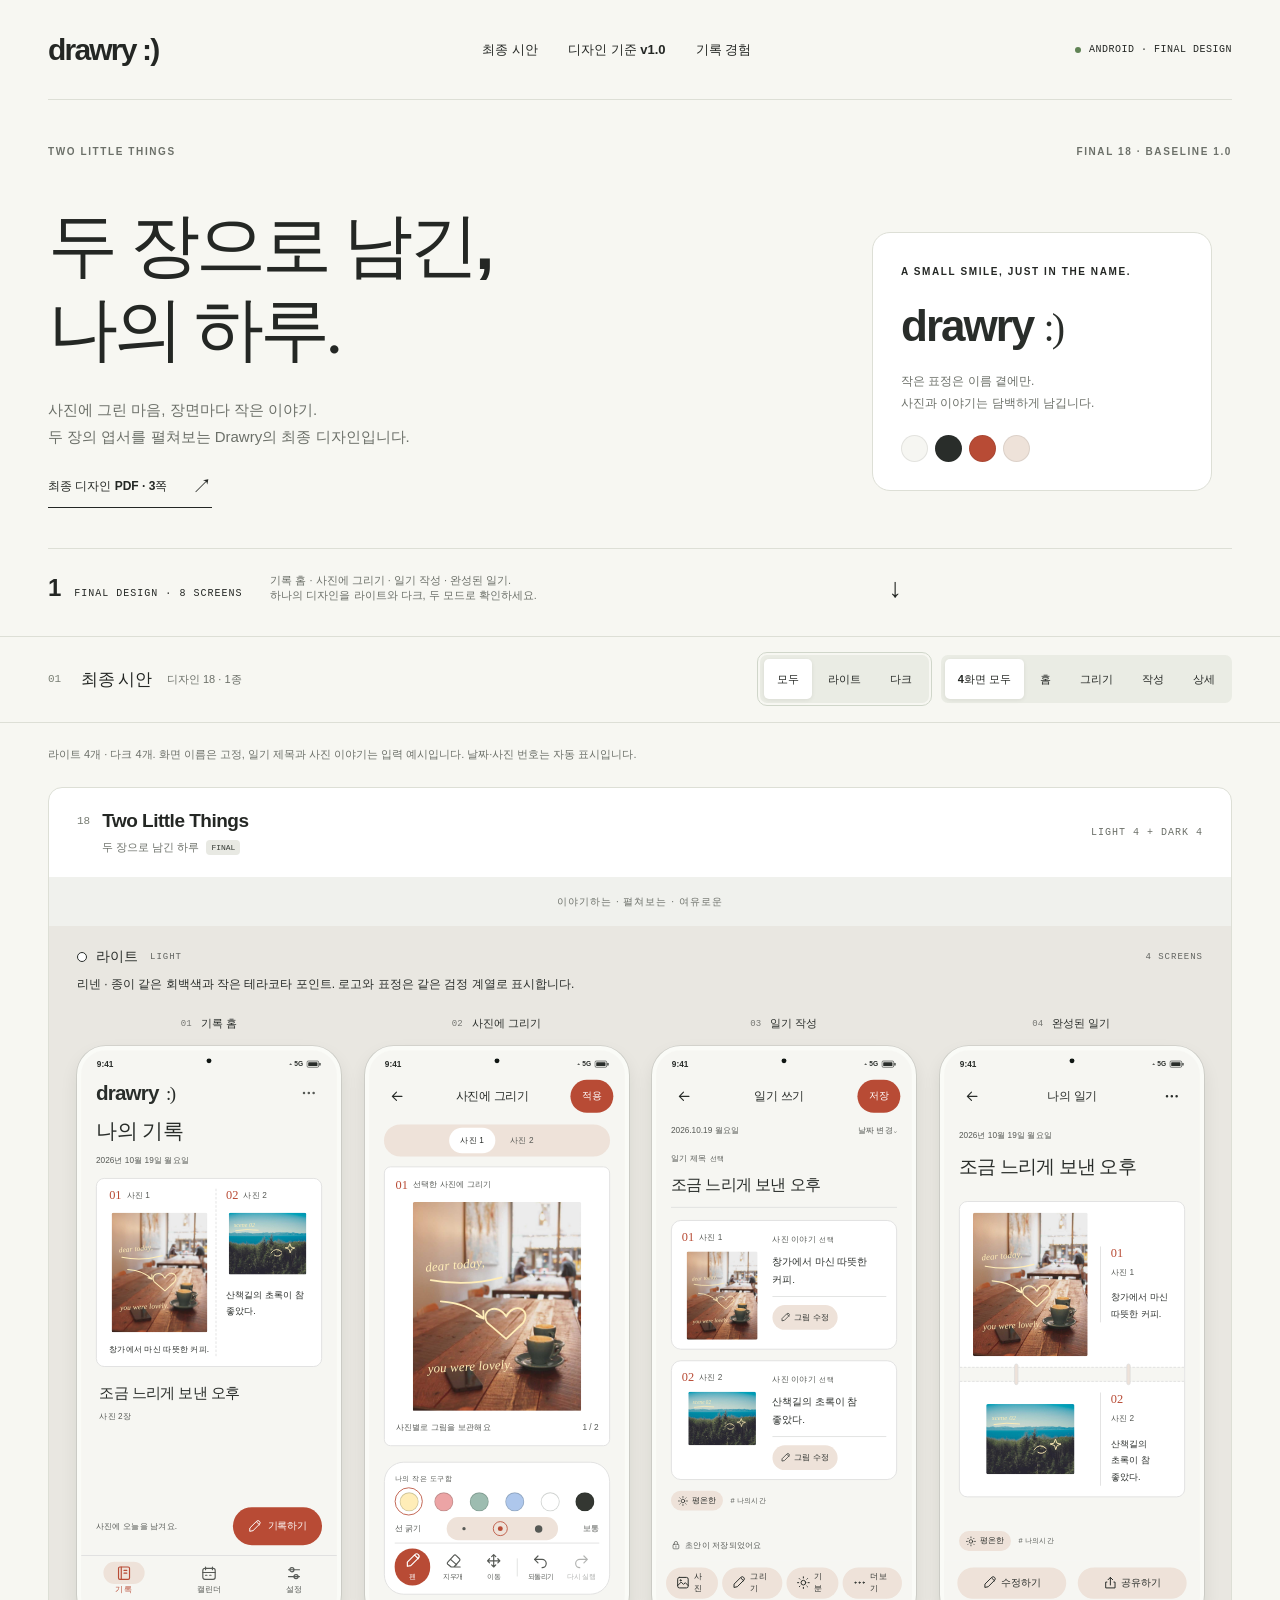
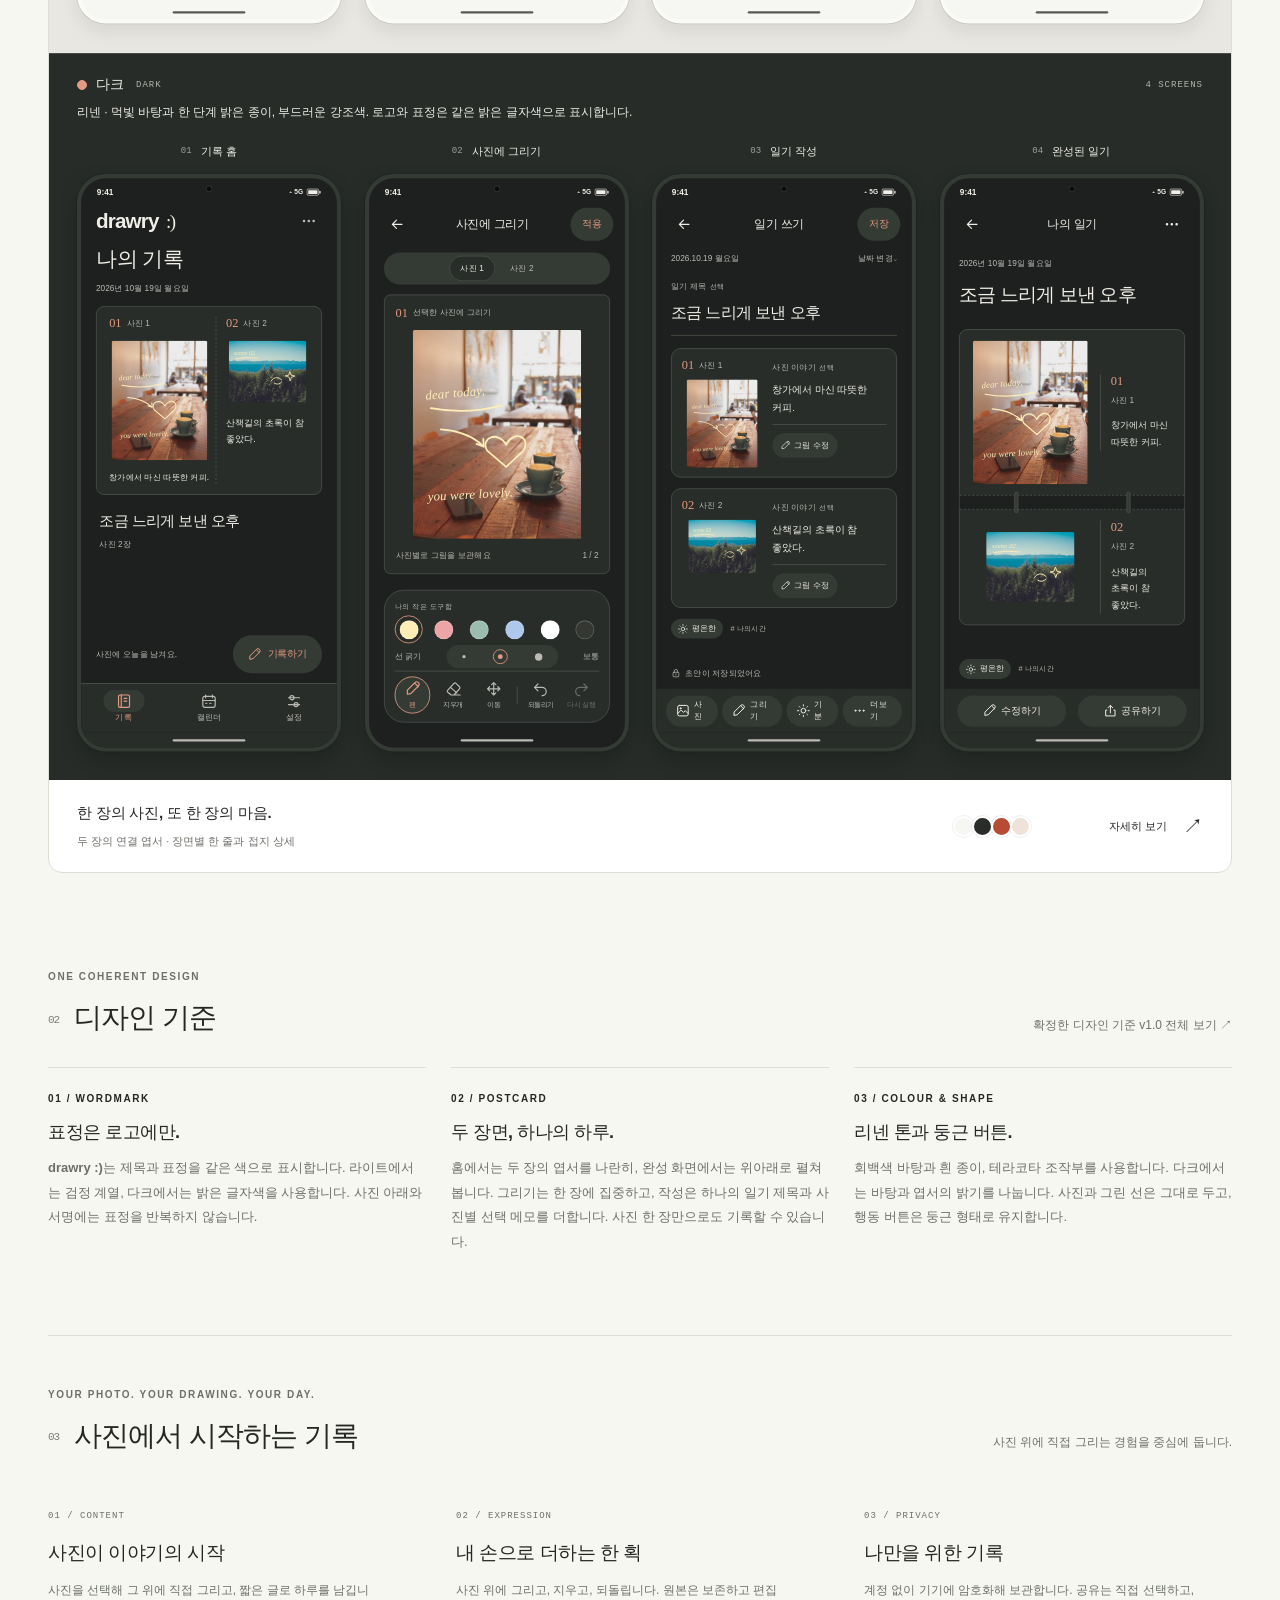
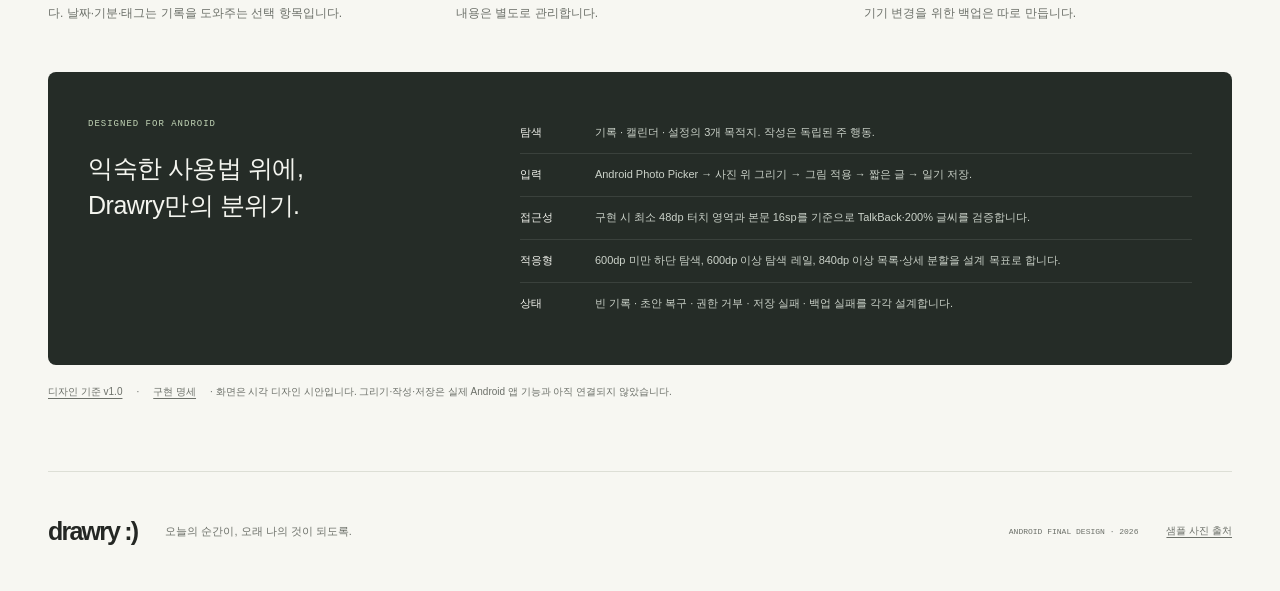
==== commit 3dd3c449: "feat: finalize design baseline and remove design explorations [skip ci]" ====
--- a/docs/design/index.html
+++ b/docs/design/index.html
@@ -4,40 +4,78 @@
   <meta charset="utf-8">
   <meta name="viewport" content="width=device-width, initial-scale=1">
   <meta name="theme-color" content="#f7f7f2">
-  <meta name="description" content="사진 위에 직접 그리는 Android 그림일기 Drawry. 엽서 디자인 6개·라이트와 다크 총 48개 시안, 네 가지 색상 테마.">
-  <title>Drawry — 사진으로 건네는 여섯 가지 안부</title>
-  <link rel="stylesheet" href="concepts.css">
-  <link rel="stylesheet" href="directions.css"><link rel="stylesheet" href="modes.css"><link rel="stylesheet" href="screens.css"><link rel="stylesheet" href="refinements.css">
-
-  <script src="refinements.js" defer></script><script src="concepts.js" defer></script>
+  <meta name="description" content="Drawry 최종 디자인 18. 두 장의 연결 엽서로 남기는 사진 그림일기. 라이트·다크 총 8개 화면.">
+  <title>Drawry — 두 장으로 남긴 하루 · 최종 디자인</title>
+  <link rel="stylesheet" href="final-design.css">
+  <script src="design-tokens.js" defer></script>
+  <script src="final-design.js" defer></script>
 </head>
-<body>
-  <a href="#concepts" class="skip-link">콘셉트 비교로 건너뛰기</a>
+<body class="final-document">
+  <a href="#concepts" class="skip-link">최종 시안으로 건너뛰기</a>
   <header class="masthead wrap">
-    <a class="wordmark" href="#top" aria-label="Drawry 디자인 콘셉트 처음으로"><span class="brand-icon" aria-hidden="true">d.</span> drawry<span class="wordmark-dot">®</span></a>
-    <nav aria-label="페이지 메뉴"><a href="#concepts">6개 새 시안</a><a href="#principles">공통 설계</a><a href="#compare">한눈에 비교</a></nav>
-    <span class="version"><span></span> ANDROID · CONCEPT STUDY</span>
+    <a class="wordmark" href="#top" aria-label="Drawry 최종 디자인 처음으로">drawry :)</a>
+    <nav aria-label="페이지 메뉴"><a href="#concepts">최종 시안</a><a href="design-system.html">디자인 기준 v1.0</a><a href="#principles">기록 경험</a></nav>
+    <span class="version"><span></span> ANDROID · FINAL DESIGN</span>
   </header>
   <main id="top">
     <section class="intro wrap" aria-labelledby="intro-title">
-      <div class="eyebrow">YOUR PHOTO. YOUR DRAWING. YOUR DAY. <span>2026.10</span></div>
+      <div class="eyebrow">TWO LITTLE THINGS <span>FINAL 18 · BASELINE 1.0</span></div>
       <div class="intro-columns">
-        <div><h1 id="intro-title">사진으로 건네는,<br>여섯 가지 <span>안부 :)</span></h1><p class="intro-lead">차분한 엽서에 사진과 그림, 오늘의 이야기를.<br>서로 다른 6개 구성과 4가지 색상 테마를 만나보세요.</p><a class="pdf-download" href="drawry-design-concepts.pdf" download>15쪽 PDF 디자인 북 <span>↗</span></a></div>
-        <div class="intro-aside"><div class="palette-art" aria-hidden="true"><span style="--tile:#bd4e37;--angle:-16deg">Aa</span><span style="--tile:#ede2ce;--angle:-7deg">Aa</span><span style="--tile:#E1E8EF;--angle:3deg">Aa</span><span style="--tile:#343A34;--angle:12deg">Aa</span><span style="--tile:#b8cdb5;--angle:20deg">Aa</span><span style="--tile:#49667E;--angle:29deg">Aa</span></div><p>한 장의 엽서 · 포켓 앨범 · 여백 메모<br>접힌 편지 · 날짜 엽서함 · 두 장의 펼침.</p><div class="brief-labels"><span>사진 중심</span><span>개인 기록</span><span>기기 내 보관</span></div></div>
+        <div>
+          <h1 id="intro-title">두 장으로 남긴,<br><span>나의 하루.</span></h1>
+          <p class="intro-lead">사진에 그린 마음, 장면마다 작은 이야기.<br>두 장의 엽서를 펼쳐보는 Drawry의 최종 디자인입니다.</p>
+          <a class="pdf-download" href="final-design.pdf" download>최종 디자인 PDF · 3쪽 <span>↗</span></a>
+        </div>
+        <aside class="intro-aside">
+          <div class="final-identity">
+            <span class="eyebrow">A SMALL SMILE, JUST IN THE NAME.</span>
+            <strong>drawry <span>:)</span></strong>
+            <p>작은 표정은 이름 곁에만.<br>사진과 이야기는 담백하게 남깁니다.</p>
+            <div class="final-palette" aria-label="리넨 팔레트">
+              <i style="--swatch:#F6F6F2" title="바탕 #F6F6F2"></i><i style="--swatch:#292D2A" title="글자 #292D2A"></i><i style="--swatch:#B84B35" title="강조 #B84B35"></i><i style="--swatch:#EEE2D9" title="보조 #EEE2D9"></i>
+            </div>
+          </div>
+        </aside>
       </div>
-      <div class="intro-footer"><span><b>6</b> NEW DIRECTIONS · 48 NEW SCREENS</span><p>이번에 만든 13–18번 여섯 시안만 담았습니다. 디자인마다 라이트 4개·다크 4개, 총 48개 화면. 색상 테마는 화면 구성과 별도로 비교합니다.</p><a href="#concepts" aria-label="새로운 여섯 가지 시안 보기">↓</a></div>
+      <div class="intro-footer"><span><b>1</b> FINAL DESIGN · 8 SCREENS</span><p>기록 홈 · 사진에 그리기 · 일기 작성 · 완성된 일기.<br>하나의 디자인을 라이트와 다크, 두 모드로 확인하세요.</p><a href="#concepts" aria-label="최종 시안 보기">↓</a></div>
     </section>
     <section id="concepts" class="concepts-section" aria-labelledby="concepts-title">
-      <div class="gallery-tools"><div class="wrap toolbar-inner"><div class="gallery-title"><span class="section-number">01</span><h2 id="concepts-title">콘셉트 보드</h2><span id="visible-count">6개의 방향</span></div><div class="toolbar-actions"><div class="segmented mode-filter" role="group" aria-label="표시 모드 선택"><button type="button" data-mode-filter="both" aria-pressed="true">모두</button><button type="button" data-mode-filter="light" aria-pressed="false">라이트</button><button type="button" data-mode-filter="dark" aria-pressed="false">다크</button></div><div class="segmented" role="group" aria-label="전체 시안 화면 선택"><button type="button" data-view="all" aria-pressed="true">4화면 모두</button><button type="button" data-view="home" aria-pressed="false">홈</button><button type="button" data-view="drawing" aria-pressed="false">그리기</button><button type="button" data-view="editor" aria-pressed="false">작성</button><button type="button" data-view="detail" aria-pressed="false">상세</button></div></div></div></div>
-      <div class="wrap"><div class="round-filter" role="group" aria-label="시안 비교 도구"><button type="button" data-monochrome aria-pressed="false" class="monochrome-toggle">흑백으로 비교</button><span>각 디자인에 라이트 4개 + 다크 4개를 담았습니다.</span></div><div id="theme-workbench" class="theme-workbench"><div><h3>같은 구성, 다른 색상 테마 · <span id="color-theme-label" aria-live="polite">리넨</span></h3><p>새 시안 13–18에 함께 적용됩니다. 먼저 같은 리넨 톤에서 여섯 구성을 비교해 보세요.<br>PDF에는 기본 리넨 시안과 별도의 네 가지 테마 비교 페이지가 담겨 있습니다.</p></div><div class="color-theme-options" role="group" aria-label="새 시안 색상 테마"><button type="button" data-color-theme="linen" aria-pressed="true"><i style="--theme-swatch:#B84B35" aria-hidden="true"></i>리넨</button><button type="button" data-color-theme="sage" aria-pressed="false"><i style="--theme-swatch:#466852" aria-hidden="true"></i>세이지</button><button type="button" data-color-theme="rose" aria-pressed="false"><i style="--theme-swatch:#9C5065" aria-hidden="true"></i>로즈</button><button type="button" data-color-theme="mist" aria-pressed="false"><i style="--theme-swatch:#49667E" aria-hidden="true"></i>미스트</button></div></div><p class="board-hint">디자인마다 라이트 4개·다크 4개. ‘흑백으로 비교’로 배치와 형태를 확인하고, 자세히 보기에서 화면을 확대하세요.</p><div id="concept-grid" class="concept-grid"></div></div>
+      <div class="gallery-tools"><div class="wrap toolbar-inner">
+        <div class="gallery-title"><span class="section-number">01</span><h2 id="concepts-title">최종 시안</h2><span id="visible-count">디자인 18 · 1종</span></div>
+        <div class="toolbar-actions">
+          <div class="segmented mode-filter" role="group" aria-label="표시 모드 선택"><button type="button" data-mode-filter="both" aria-pressed="true">모두</button><button type="button" data-mode-filter="light" aria-pressed="false">라이트</button><button type="button" data-mode-filter="dark" aria-pressed="false">다크</button></div>
+          <div class="segmented" role="group" aria-label="시안 화면 선택"><button type="button" data-view="all" aria-pressed="true">4화면 모두</button><button type="button" data-view="home" aria-pressed="false">홈</button><button type="button" data-view="drawing" aria-pressed="false">그리기</button><button type="button" data-view="editor" aria-pressed="false">작성</button><button type="button" data-view="detail" aria-pressed="false">상세</button></div>
+        </div>
+      </div></div>
+      <div class="wrap"><p class="board-hint">라이트 4개 · 다크 4개. 화면 이름은 고정, 일기 제목과 사진 이야기는 입력 예시입니다. 날짜·사진 번호는 자동 표시입니다.</p><div id="concept-grid" class="concept-grid"></div></div>
     </section>
-    <section id="compare" class="comparison wrap" aria-labelledby="compare-title"><div class="section-heading"><div><div class="eyebrow">FIND YOUR DIRECTION</div><h2 id="compare-title"><span class="section-number">02</span> 어떤 Drawry가 좋으세요?</h2></div><p>색상만 바꾸지 않고, 기록을 바라보는 방식부터 다르게 설계했습니다.</p></div><div class="table-scroll"><table><caption class="sr-only">여섯 가지 디자인 방향의 구성, 인상, 고려할 점 비교</caption><thead><tr><th scope="col">콘셉트</th><th scope="col">첫인상</th><th scope="col">화면의 중심</th><th scope="col">잘 맞는 방향</th><th scope="col">설계 시 고려할 점</th></tr></thead><tbody id="comparison-body"></tbody></table></div><aside class="direction-note"><span class="note-marker">↗</span><div><h3>전체 분위기를 먼저, 세부 요소는 그다음에.</h3><p>새로운 여섯 시안은 같은 차분한 리넨 톤에서 시작합니다. 배치·서체·엽서의 형태를 먼저 고르고, 세이지·로즈·미스트로 색상 취향을 더할 수 있습니다.</p></div></aside></section>
-    <section id="principles" class="principles wrap" aria-labelledby="principles-title"><div class="section-heading"><div><div class="eyebrow">SAME PRODUCT. DIFFERENT EXPRESSION.</div><h2 id="principles-title"><span class="section-number">03</span> 달라지지 않는 중심</h2></div><p>모든 디자인에서 사진 위에 직접 그리는 경험을 중심에 둡니다.</p></div><div class="principle-grid"><article><span class="principle-index">01 / CONTENT</span><h3>사진이 이야기의 시작</h3><p>사진을 선택해 그 위에 직접 그리고, 짧은 글로 하루를 남깁니다. 날짜·기분·태그는 기록을 도와주는 선택 항목입니다.</p></article><article><span class="principle-index">02 / EXPRESSION</span><h3>내 손으로 더하는 한 획</h3><p>사진 위에 그리고, 지우고, 되돌립니다. 원본은 보존하고 편집 내용은 별도로 관리합니다.</p></article><article><span class="principle-index">03 / PRIVACY</span><h3>나만을 위한 기록</h3><p>계정 없이 기기에 암호화해 보관합니다. 공유는 직접 선택하고, 기기 변경을 위한 백업은 따로 만듭니다.</p></article></div>
-      <div class="android-spec"><div><span class="android-label">DESIGNED FOR ANDROID</span><h3>익숙한 사용법 위에,<br>Drawry만의 분위기.</h3></div><dl><div><dt>탐색</dt><dd>기록 · 캘린더 · 설정의 3개 목적지. 작성은 독립된 주 행동.</dd></div><div><dt>입력</dt><dd>Android Photo Picker → 사진 위 그리기 → 그림 적용 → 짧은 글 → 일기 저장.</dd></div><div><dt>접근성</dt><dd>최소 48dp 터치 영역, 본문 16sp 기준. TalkBack·200% 글씨 검증.</dd></div><div><dt>적응형</dt><dd>600dp 미만 하단 탐색, 600dp 이상 탐색 레일, 840dp 이상 목록·상세 분할을 설계 목표로 합니다.</dd></div><div><dt>상태</dt><dd>빈 기록 · 초안 복구 · 권한 거부 · 저장 실패 · 백업 실패를 각각 설계합니다.</dd></div></dl></div><p class="reference-links">설계 참고: <a href="https://developer.android.com/develop/ui/compose/accessibility/api-defaults" target="_blank" rel="noreferrer">Android 접근성</a><a href="https://developer.android.com/develop/adaptive-apps/guides/use-window-size-classes" target="_blank" rel="noreferrer">윈도 크기별 레이아웃</a><span>미리보기의 dp·sp는 브라우저 CSS 크기로 근사한 시각 시안입니다.</span></p>
+    <section id="design-guide" class="comparison wrap" aria-labelledby="design-guide-title">
+      <div class="section-heading"><div><div class="eyebrow">ONE COHERENT DESIGN</div><h2 id="design-guide-title"><span class="section-number">02</span> 디자인 기준</h2></div><p><a href="design-system.html">확정한 디자인 기준 v1.0 전체 보기 ↗</a></p></div>
+      <div class="final-guide-grid">
+        <article><span class="eyebrow">01 / WORDMARK</span><h3>표정은 로고에만.</h3><p><b>drawry :)</b>는 제목과 표정을 같은 색으로 표시합니다. 라이트에서는 검정 계열, 다크에서는 밝은 글자색을 사용합니다. 사진 아래와 서명에는 표정을 반복하지 않습니다.</p></article>
+        <article><span class="eyebrow">02 / POSTCARD</span><h3>두 장면, 하나의 하루.</h3><p>홈에서는 두 장의 엽서를 나란히, 완성 화면에서는 위아래로 펼쳐 봅니다. 그리기는 한 장에 집중하고, 작성은 하나의 일기 제목과 사진별 선택 메모를 더합니다. 사진 한 장만으로도 기록할 수 있습니다.</p></article>
+        <article><span class="eyebrow">03 / COLOUR & SHAPE</span><h3>리넨 톤과 둥근 버튼.</h3><p>회백색 바탕과 흰 종이, 테라코타 조작부를 사용합니다. 다크에서는 바탕과 엽서의 밝기를 나눕니다. 사진과 그린 선은 그대로 두고, 행동 버튼은 둥근 형태로 유지합니다.</p></article>
+      </div>
+    </section>
+    <section id="principles" class="principles wrap" aria-labelledby="principles-title">
+      <div class="section-heading"><div><div class="eyebrow">YOUR PHOTO. YOUR DRAWING. YOUR DAY.</div><h2 id="principles-title"><span class="section-number">03</span> 사진에서 시작하는 기록</h2></div><p>사진 위에 직접 그리는 경험을 중심에 둡니다.</p></div>
+      <div class="principle-grid">
+        <article><span class="principle-index">01 / CONTENT</span><h3>사진이 이야기의 시작</h3><p>사진을 선택해 그 위에 직접 그리고, 짧은 글로 하루를 남깁니다. 날짜·기분·태그는 기록을 도와주는 선택 항목입니다.</p></article>
+        <article><span class="principle-index">02 / EXPRESSION</span><h3>내 손으로 더하는 한 획</h3><p>사진 위에 그리고, 지우고, 되돌립니다. 원본은 보존하고 편집 내용은 별도로 관리합니다.</p></article>
+        <article><span class="principle-index">03 / PRIVACY</span><h3>나만을 위한 기록</h3><p>계정 없이 기기에 암호화해 보관합니다. 공유는 직접 선택하고, 기기 변경을 위한 백업은 따로 만듭니다.</p></article>
+      </div>
+      <div class="android-spec"><div><span class="android-label">DESIGNED FOR ANDROID</span><h3>익숙한 사용법 위에,<br>Drawry만의 분위기.</h3></div><dl>
+        <div><dt>탐색</dt><dd>기록 · 캘린더 · 설정의 3개 목적지. 작성은 독립된 주 행동.</dd></div>
+        <div><dt>입력</dt><dd>Android Photo Picker → 사진 위 그리기 → 그림 적용 → 짧은 글 → 일기 저장.</dd></div>
+        <div><dt>접근성</dt><dd>구현 시 최소 48dp 터치 영역과 본문 16sp를 기준으로 TalkBack·200% 글씨를 검증합니다.</dd></div>
+        <div><dt>적응형</dt><dd>600dp 미만 하단 탐색, 600dp 이상 탐색 레일, 840dp 이상 목록·상세 분할을 설계 목표로 합니다.</dd></div>
+        <div><dt>상태</dt><dd>빈 기록 · 초안 복구 · 권한 거부 · 저장 실패 · 백업 실패를 각각 설계합니다.</dd></div>
+      </dl></div>
+      <p class="reference-links"><a href="design-system.html">디자인 기준 v1.0</a> · <a href="DESIGN_SYSTEM.md">구현 명세</a> · 화면은 시각 디자인 시안입니다. 그리기·작성·저장은 실제 Android 앱 기능과 아직 연결되지 않았습니다.</p>
     </section>
   </main>
-  <footer class="footer wrap"><a href="#top" class="wordmark">drawry.</a><p>오늘의 순간이, 오래 나의 것이 되도록.</p><span>ANDROID DESIGN EXPLORATION · 2026</span><a href="assets/credits.txt">샘플 사진 출처</a></footer>
-  <dialog id="concept-dialog" aria-labelledby="dialog-title"><div class="dialog-top"><span class="eyebrow">CONCEPT DETAIL</span><button type="button" id="close-dialog" class="icon-button" aria-label="상세 시안 닫기">×</button></div><div id="dialog-content"></div></dialog>
+  <footer class="footer wrap"><a href="#top" class="wordmark">drawry :)</a><p>오늘의 순간이, 오래 나의 것이 되도록.</p><span>ANDROID FINAL DESIGN · 2026</span><a href="assets/credits.txt">샘플 사진 출처</a></footer>
+  <dialog id="concept-dialog" aria-labelledby="dialog-title"><div class="dialog-top"><span class="eyebrow">FINAL DESIGN DETAIL</span><button type="button" id="close-dialog" class="icon-button" aria-label="상세 시안 닫기">×</button></div><div id="dialog-content"></div></dialog>
   <noscript><p class="no-script">디자인 시안을 보려면 브라우저의 JavaScript를 켜 주세요. 모든 콘텐츠는 로컬에서 표시됩니다.</p></noscript>
 </body>
 </html>
--- a/docs/design/final-design.css
+++ b/docs/design/final-design.css
@@ -0,0 +1,608 @@
+/* Final design 18 only. Canvas px values are for previews; Android sizes live in design-tokens.js. */
+/* Document, gallery, modal and print foundations */
+:root { --page: #f7f7f2; --text: #242724; --muted: #6c7069; --line: #dddfd6; --sans: -apple-system,BlinkMacSystemFont,"Apple SD Gothic Neo","Noto Sans KR","Malgun Gothic",sans-serif; --serif: "Iowan Old Style","AppleMyungjo","Noto Serif KR",Georgia,serif; font-family: var(--sans); color: var(--text); background: var(--page); font-synthesis: none; }
+* { box-sizing: border-box; }
+html { scroll-behavior: smooth; scroll-padding-top: 100px; }
+body { margin: 0px; }
+button, a { -webkit-tap-highlight-color: transparent; }
+button { font: inherit; cursor: pointer; color: inherit; }
+a { color: inherit; text-decoration: none; }
+button { border: 0px; background: none; }
+button:focus-visible, a:focus-visible { outline: rgb(40, 84, 219) solid 3px; outline-offset: 5px; }
+h1, h2, h3, h4, p { margin: 0px; }
+img { display: block; max-width: 100%; object-fit: cover; }
+svg { display: block; width: 22px; height: 22px; }
+button { font: inherit; }
+::selection { background: rgb(217, 244, 94); color: rgb(36, 39, 36); }
+.wrap { width: calc(100% - 96px); max-width: 1424px; margin-inline: auto; }
+.skip-link { position: fixed; top: -100px; left: 20px; padding: 14px; background: white; z-index: 100; }
+.skip-link:focus { top: 10px; }
+.masthead { height: 100px; display: flex; align-items: center; justify-content: space-between; border-bottom: 1px solid var(--line); gap: 24px; }
+.wordmark { display: flex; align-items: center; gap: 8px; font-size: 30px; letter-spacing: -1.8px; font-weight: 800; }
+.masthead nav { display: flex; gap: 30px; font-size: 13px; font-weight: 600; }
+.masthead nav a { padding: 16px 0px; }
+.masthead nav a:hover { text-decoration: underline; text-underline-offset: 7px; }
+.version { font: 10px ui-monospace, monospace; letter-spacing: 0.5px; white-space: nowrap; display: flex; align-items: center; gap: 8px; }
+.version > span { width: 6px; height: 6px; background: rgb(96, 131, 85); border-radius: 50%; }
+.eyebrow { font-size: 10px; font-weight: 650; letter-spacing: 1.6px; line-height: 1.8; }
+.intro { padding-top: 43px; }
+.intro > .eyebrow { display: flex; justify-content: space-between; color: var(--muted); }
+.intro-columns { display: grid; grid-template-columns: 1.2fr 1fr; gap: 60px; padding: 42px 0px 40px; align-items: center; }
+h1 { font-size: clamp(48px, 5.5vw, 79px); line-height: 1.2; font-weight: 730; letter-spacing: -4px; }
+h1 > span { font-family: var(--serif); font-weight: 500; }
+.intro-lead { margin-top: 24px; font-size: 15px; line-height: 1.8; color: var(--muted); }
+.intro-aside { justify-self: end; width: 360px; max-width: 100%; padding-top: 12px; }
+.intro-footer { display: flex; align-items: center; gap: 28px; border-top: 1px solid var(--line); padding: 24px 0px 32px; }
+.intro-footer > span { font: 10px ui-monospace, monospace; letter-spacing: 1px; white-space: nowrap; }
+.intro-footer b { font-family: var(--sans); font-size: 24px; margin-right: 7px; letter-spacing: -1px; }
+.intro-footer p { font-size: 11px; color: var(--muted); flex: 1 1 0%; }
+.intro-footer > a { font-size: 27px; }
+.concepts-section { border-top: 1px solid var(--line); padding-bottom: 85px; }
+.gallery-tools { position: sticky; top: 0px; z-index: 10; background: color-mix(in srgb,var(--page) 96%,transparent); backdrop-filter: blur(12px); border-bottom: 1px solid var(--line); }
+.toolbar-inner { min-height: 85px; display: flex; justify-content: space-between; align-items: center; gap: 20px; }
+.gallery-title { display: flex; align-items: center; gap: 12px; }
+.section-number { font: 11px ui-monospace, monospace; color: rgb(123, 128, 118); vertical-align: middle; margin-right: 8px; }
+.gallery-title h2 { font-size: 17px; letter-spacing: -0.6px; }
+.gallery-title > span:last-child { font-size: 11px; color: var(--muted); margin-left: 4px; }
+.toolbar-actions { display: flex; gap: 18px; align-items: center; }
+.segmented { display: flex; align-items: center; background: rgb(234, 236, 228); border-radius: 7px; padding: 4px; gap: 3px; }
+.segmented button { font-size: 12px; padding: 10px 20px; min-height: 40px; border-radius: 5px; font-weight: 550; white-space: nowrap; }
+.segmented button[aria-pressed="true"] { background: rgb(255, 255, 255); box-shadow: rgba(22, 29, 17, 0.08) 0px 1px 4px; }
+.board-hint { font-size: 11px; color: var(--muted); margin: 23px 0px 25px; }
+.concept-grid { display: grid; grid-template-columns: repeat(3, minmax(0px, 1fr)); gap: 38px 24px; }
+.concept-card { border: 1px solid var(--line); border-radius: 14px; overflow: hidden; background: rgb(255, 255, 255); min-width: 0px; transition: box-shadow 0.2s; }
+.concept-card:hover { box-shadow: rgba(37, 42, 39, 0.063) 0px 8px 28px; }
+.card-heading { display: flex; align-items: center; justify-content: space-between; padding: 22px 20px; gap: 8px; }
+.card-heading > div { display: flex; align-items: flex-start; gap: 12px; }
+.concept-number { font: 11px ui-monospace, monospace; color: rgb(118, 123, 114); padding-top: 5px; }
+.card-heading h3 { font-size: 19px; letter-spacing: -0.5px; line-height: 1.2; font-weight: 650; }
+.card-heading h3 small { display: block; font-size: 11px; color: var(--muted); font-weight: 400; letter-spacing: 0px; margin-top: 7px; }
+.icon-button { width: 48px; height: 48px; border-radius: 50%; display: grid; place-items: center; flex-shrink: 0; }
+.icon-button:hover { background: rgb(242, 243, 237); }
+.concept-stage { background: var(--stage); padding: 21px 12px 28px; overflow: hidden; display: flex; align-items: center; flex-direction: column; }
+.stage-caption { font-size: 10px; letter-spacing: 0.6px; color: rgb(48, 54, 44); margin-bottom: 20px; }
+.preview { width: 100%; display: flex; justify-content: center; }
+.card-copy { padding: 23px 21px 17px; }
+.card-copy h4 { font-size: 13px; font-weight: 600; line-height: 1.5; letter-spacing: -0.2px; }
+.card-copy p { font-size: 11px; color: var(--muted); margin-top: 7px; line-height: 1.6; }
+.card-footer { display: flex; align-items: center; justify-content: space-between; margin-top: 14px; }
+.swatches { display: flex; padding-left: 2px; }
+.swatches > span { width: 21px; height: 21px; border-radius: 50%; border: 2px solid rgb(255, 255, 255); margin-left: -2px; outline: rgba(23, 27, 36, 0.063) solid 1px; }
+.detail-button { min-height: 44px; font-size: 11px; display: flex; align-items: center; gap: 16px; padding: 8px 0px 8px 10px; }
+.detail-button > span { font-size: 20px; }
+.detail-button:hover { text-decoration: underline; text-underline-offset: 4px; }
+.comparison { padding-top: 10px; padding-bottom: 80px; }
+.section-heading { display: flex; justify-content: space-between; gap: 40px; align-items: flex-end; margin-bottom: 30px; }
+.section-heading .eyebrow { color: var(--muted); margin-bottom: 14px; }
+.section-heading h2 { font-size: 28px; letter-spacing: -1px; line-height: 1.3; }
+.section-heading > p { font-size: 12px; color: var(--muted); max-width: 285px; line-height: 1.8; }
+.principles { padding-top: 15px; padding-bottom: 70px; border-top: 1px solid var(--line); }
+.principles .section-heading { margin-top: 35px; }
+.principle-grid { display: grid; grid-template-columns: repeat(3, 1fr); gap: 40px; padding: 20px 0px 47px; }
+.principle-index { font: 9px ui-monospace, monospace; letter-spacing: 1px; color: var(--muted); }
+.principle-grid h3 { font-size: 19px; letter-spacing: -0.5px; margin: 18px 0px 13px; }
+.principle-grid p { font-size: 12px; color: var(--muted); line-height: 1.9; max-width: 330px; }
+.android-spec { background: rgb(37, 44, 39); color: rgb(244, 245, 239); display: grid; grid-template-columns: 0.7fr 1.3fr; gap: 70px; padding: 40px; border-radius: 8px; }
+.android-label { font: 9px ui-monospace, monospace; letter-spacing: 1px; color: rgb(195, 214, 183); }
+.android-spec h3 { font-size: 25px; line-height: 1.5; font-weight: 500; margin-top: 20px; letter-spacing: -0.5px; }
+.android-spec dl { margin: 0px; }
+.android-spec dl > div { display: grid; grid-template-columns: 65px 1fr; gap: 10px; font-size: 11px; padding: 11px 0px; border-bottom: 1px solid rgba(255, 255, 255, 0.098); line-height: 1.8; }
+.android-spec dl > div:last-child { border: 0px; }
+.android-spec dd { margin: 0px; color: rgb(203, 210, 201); }
+.reference-links { font-size: 10px; color: var(--muted); line-height: 1.9; margin-top: 17px; display: flex; gap: 14px; flex-wrap: wrap; }
+.reference-links a { text-decoration: underline; text-underline-offset: 3px; }
+.footer { border-top: 1px solid var(--line); display: flex; align-items: center; gap: 28px; min-height: 120px; }
+.footer .wordmark { font-size: 25px; }
+.footer p { font-size: 11px; color: var(--muted); flex: 1 1 0%; }
+.footer > span { font: 8px ui-monospace, monospace; color: var(--muted); }
+.footer > a:last-child { font-size: 10px; color: var(--muted); text-decoration: underline; text-underline-offset: 3px; }
+.pdf-download { display: inline-flex; align-items: center; gap: 25px; font-size: 12px; font-weight: 550; border-bottom: 1px solid var(--text); padding: 11px 0px 7px; margin-top: 12px; min-height: 44px; }
+.pdf-download span { font-size: 20px; }
+.pdf-download:hover { color: rgb(184, 75, 53); border-color: rgb(184, 75, 53); }
+body.modal-open { overflow: hidden; }
+dialog { border: 0px; padding: 0px; width: min(1050px, 100% - 48px); max-height: 92vh; border-radius: 16px; background: rgb(250, 251, 247); color: var(--text); box-shadow: rgba(0, 0, 0, 0.333) 0px 20px 80px; }
+dialog::backdrop { background: rgba(23, 29, 25, 0.43); backdrop-filter: blur(6px); }
+.dialog-top { display: flex; align-items: center; justify-content: space-between; padding: 12px 28px 0px; }
+.dialog-top .eyebrow { color: var(--muted); font-size: 9px; }
+#close-dialog { font-size: 29px; font-weight: 300; }
+.dialog-heading { padding: 10px 35px 27px; display: flex; gap: 17px; align-items: flex-start; }
+.dialog-heading h2 { font-size: 38px; letter-spacing: -1.4px; line-height: 1.2; }
+.dialog-heading p { font-size: 12px; color: var(--muted); margin-top: 12px; line-height: 1.6; }
+.dialog-layout { display: grid; grid-template-columns: 410px 1fr; }
+.dialog-preview { background: var(--stage); display: flex; align-items: center; flex-direction: column; gap: 20px; padding: 25px 20px; }
+.dialog-preview .segmented { background: rgba(255, 255, 255, 0.314); }
+.dialog-preview .segmented button { font-size: 11px; padding: 8px 20px; }
+.dialog-preview .preview-label { font-size: 9px; color: rgb(80, 92, 77); }
+.dialog-spec { padding: 33px 35px; }
+.dialog-spec > .eyebrow { font-size: 9px; color: var(--muted); }
+.dialog-spec h3 { font-size: 23px; letter-spacing: -0.8px; line-height: 1.5; margin: 8px 0px 14px; }
+.dialog-spec > p { font-size: 13px; line-height: 1.9; color: var(--muted); }
+.dialog-spec h4 { font-size: 9px; letter-spacing: 1.2px; font-weight: 600; margin: 29px 0px 13px; }
+.token-list { display: grid; grid-template-columns: repeat(2, 1fr); gap: 8px; }
+.token-list > div { display: grid; grid-template-columns: 30px 1fr; grid-template-rows: 1fr 1fr; gap: 2px 9px; align-items: center; border: 1px solid rgb(223, 226, 216); border-radius: 5px; padding: 9px; }
+.token-list > div > span { grid-row: span 2; width: 28px; height: 28px; border-radius: 5px; border: 1px solid rgba(32, 42, 24, 0.082); }
+.token-list b { font-size: 9px; font-weight: 500; }
+.token-list code { font-size: 9px; color: var(--muted); }
+.spec-pair { display: grid; grid-template-columns: 1fr 1fr; gap: 20px; }
+.spec-pair p { font-size: 11px; line-height: 1.8; color: var(--muted); }
+.dialog-spec ol { padding-left: 17px; margin: 0px; font-size: 11px; color: var(--muted); line-height: 1.9; }
+.dialog-spec li { padding-left: 3px; margin-bottom: 8px; }
+.tradeoff { display: flex; gap: 12px; border-top: 1px solid var(--line); padding-top: 20px; margin-top: 20px; font-size: 11px; line-height: 1.7; }
+.tradeoff b { white-space: nowrap; }
+.tradeoff > span { color: var(--muted); }
+@media (min-width: 1600px) {
+.concept-stage { padding-block: 24px 33px; }
+.concept-grid { gap: 35px; }
+.card-heading { padding: 25px; }
+.card-copy { padding: 25px; }
+.concept-stage .preview { padding-block: 5px; }
+}
+@media (max-width: 1200px) {
+.wrap { width: calc(100% - 64px); }
+.concept-grid { grid-template-columns: repeat(2, minmax(0px, 1fr)); gap: 30px; }
+.masthead nav { gap: 20px; }
+.version { font-size: 8px; }
+.intro-columns { gap: 30px; }
+.intro-aside { width: 320px; }
+.gallery-title > span:last-child { display: none; }
+.android-spec { gap: 30px; }
+.section-heading h2 { font-size: 25px; }
+.footer { gap: 18px; }
+.footer > span { display: none; }
+}
+@media (max-width: 800px) {
+.wrap { width: calc(100% - 40px); }
+.masthead { height: 78px; }
+.masthead nav { gap: 20px; font-size: 11px; }
+.masthead nav a:last-child { display: none; }
+.version { display: none; }
+.wordmark { font-size: 26px; }
+.intro { padding-top: 25px; }
+.intro > .eyebrow { font-size: 8px; letter-spacing: 1px; }
+.intro-columns { padding-top: 30px; gap: 15px; }
+h1 { font-size: 52px; letter-spacing: -3px; }
+.intro-aside { width: 250px; }
+.intro-lead { font-size: 12px; }
+.intro-footer { gap: 20px; }
+.intro-footer p { font-size: 9px; line-height: 1.7; }
+.intro-footer > span { font-size: 8px; }
+.toolbar-inner { flex-wrap: wrap; gap: 14px; padding-top: 17px; padding-bottom: 17px; }
+.gallery-title h2 { font-size: 15px; }
+.toolbar-actions { gap: 10px; }
+.segmented button { padding: 8px 14px; font-size: 11px; }
+.concept-grid { gap: 22px 16px; }
+.card-heading { padding: 15px 12px; }
+.card-heading h3 { font-size: 16px; }
+.concept-number { font-size: 9px; }
+.card-heading > div { gap: 7px; }
+.icon-button { width: 40px; height: 40px; }
+.concept-stage { padding: 18px 9px 22px; }
+.card-copy { padding: 18px 14px 10px; }
+.card-copy h4 { font-size: 11px; }
+.card-copy p { font-size: 10px; }
+.stage-caption { font-size: 9px; }
+.section-heading { display: block; }
+.section-heading > p { margin-top: 15px; max-width: 100%; }
+.principle-grid { gap: 25px; }
+.principle-grid h3 { font-size: 16px; }
+.principle-grid p { font-size: 11px; }
+.android-spec { padding: 30px; grid-template-columns: 1fr; gap: 20px; }
+.android-spec h3 { font-size: 23px; margin-top: 12px; }
+.footer { flex-wrap: wrap; padding-block: 25px; gap: 20px; }
+.footer p { flex: 1 1 0%; min-width: 200px; }
+.dialog-layout { grid-template-columns: 350px 1fr; }
+.dialog-spec { padding: 25px 20px; }
+.dialog-spec h3 { font-size: 19px; }
+.token-list { grid-template-columns: 1fr; }
+.spec-pair { grid-template-columns: 1fr; gap: 0px; }
+.dialog-preview { padding: 25px 15px; }
+.dialog-heading h2 { font-size: 32px; }
+}
+@media (max-width: 680px) {
+.concept-grid { grid-template-columns: 1fr; }
+.intro-columns { grid-template-columns: 1fr; }
+.intro-aside { display: none; }
+.intro-lead { font-size: 13px; }
+.intro-footer > p { max-width: 230px; margin-left: auto; }
+.intro-footer > a { display: none; }
+.intro-footer { align-items: flex-start; }
+.intro-footer b { font-size: 21px; }
+.intro-footer > span { font-size: 7px; }
+.toolbar-inner { display: block; }
+.toolbar-actions { margin-top: 14px; justify-content: space-between; }
+.gallery-title > span:last-child { display: block; margin-left: auto; }
+.board-hint { font-size: 10px; line-height: 1.8; margin: 18px 0px; }
+.card-heading { padding: 20px; }
+.card-heading h3 { font-size: 21px; }
+.card-heading > div { gap: 13px; }
+.card-heading .concept-number { font-size: 11px; }
+.icon-button { width: 48px; height: 48px; }
+.concept-stage { padding: 22px 12px 28px; }
+.stage-caption { font-size: 10px; }
+.card-copy { padding: 23px 20px 15px; }
+.card-copy h4 { font-size: 13px; }
+.card-copy p { font-size: 11px; }
+.concept-grid { gap: 30px; }
+.concepts-section { padding-bottom: 55px; }
+.comparison { padding-bottom: 50px; }
+.section-heading h2 { font-size: 23px; }
+.section-heading > p { font-size: 11px; }
+.principle-grid { grid-template-columns: 1fr; gap: 27px; padding: 12px 0px 35px; }
+.principle-grid h3 { margin: 10px 0px; font-size: 18px; }
+.principle-grid p { max-width: 100%; font-size: 12px; }
+.android-spec { padding: 26px 22px; }
+.android-spec dl > div { grid-template-columns: 50px 1fr; gap: 8px; font-size: 10px; }
+.footer p { font-size: 10px; min-width: 0px; }
+.footer > a:last-child { width: 100%; }
+.dialog-layout { grid-template-columns: 1fr; }
+.dialog-heading { padding: 10px 23px 22px; }
+.dialog-heading h2 { font-size: 30px; }
+.dialog-heading p { font-size: 11px; }
+.dialog-top { padding: 10px 18px 0px; }
+dialog { width: calc(100% - 24px); max-height: 95dvh; }
+.dialog-preview { padding: 24px 10px; }
+.dialog-spec { padding: 30px 25px; }
+.dialog-spec h3 { font-size: 22px; }
+.token-list { grid-template-columns: 1fr 1fr; }
+.spec-pair { grid-template-columns: 1fr 1fr; gap: 15px; }
+.gallery-tools { backdrop-filter: none; background: var(--page); }
+html { scroll-padding-top: 145px; }
+}
+@media (max-width: 370px) {
+.wrap { width: calc(100% - 28px); }
+.masthead nav { gap: 14px; font-size: 10px; }
+h1 { font-size: 46px; }
+.segmented button { padding: 8px 12px; }
+.concept-stage { padding-inline: 6px; }
+.card-heading { padding-inline: 14px; }
+.intro-footer { gap: 10px; }
+.intro-footer p { font-size: 8px; }
+.token-list { gap: 5px; }
+.token-list > div { padding: 7px; }
+}
+@media (prefers-reduced-motion: reduce) {
+html { scroll-behavior: auto; }
+* { transition: none !important; }
+}
+.print-document { background: rgb(222, 223, 217); }
+.print-page { background: rgb(247, 247, 242); width: 273mm; height: 186mm; margin: 15px auto; padding: 8mm 7mm 5mm; position: relative; overflow: hidden; break-after: page; }
+.print-page:last-child { break-after: auto; }
+.print-masthead { display: flex; justify-content: space-between; align-items: center; padding-bottom: 6mm; border-bottom: 1px solid rgb(213, 217, 204); }
+.print-masthead > b { font-size: 27px; letter-spacing: -1.5px; }
+.print-masthead > span { font: 9px ui-monospace, monospace; letter-spacing: 1px; }
+.print-cover > .eyebrow { display: block; margin-top: 12mm; }
+.print-cover h1 { font-size: 70px; margin-top: 7mm; letter-spacing: -3px; }
+.print-cover > p { font-size: 14px; line-height: 1.8; color: rgb(105, 113, 96); margin-top: 6mm; }
+.print-foot { position: absolute; bottom: 5mm; left: 7mm; right: 7mm; border-top: 1px solid rgb(213, 217, 204); padding-top: 3mm; display: flex; justify-content: space-between; gap: 20px; font: 8px var(--sans); color: rgb(102, 112, 93); }
+.print-concept > header { display: flex; align-items: center; justify-content: space-between; padding-bottom: 5mm; border-bottom: 1px solid rgb(213, 217, 204); }
+.print-concept header h2 { font-size: 29px; letter-spacing: -1px; line-height: 1.3; margin-top: 3px; }
+.print-concept header h2 > span { font-size: 11px; font-weight: 400; color: rgb(103, 113, 95); margin-left: 17px; letter-spacing: 0px; }
+.print-concept .eyebrow { font-size: 8px; }
+.print-screens { display: grid; grid-template-columns: repeat(3, 220px) 1fr; gap: 13px; padding-top: 6mm; }
+.print-screen-label { display: block; font-size: 10px; font-weight: 550; margin-bottom: 10px; text-align: center; }
+.print-phone-wrap { width: 220px; height: 432px; }
+@media print {
+* { print-color-adjust: exact; }
+html { scroll-behavior: auto; }
+.print-document { background: rgb(255, 255, 255); }
+.print-page { margin: 0px; width: 273mm; height: 186mm; }
+body:not(.print-document) .masthead nav, body:not(.print-document) .gallery-tools, body:not(.print-document) dialog { display: none; }
+.concept-card { break-inside: avoid; }
+}
+
+/* Four-screen layout */
+.concept-grid { grid-template-columns: 1fr; gap: 36px; }
+.concept-stage { padding: 22px 28px 30px; }
+.concept-stage .preview { padding: 0px; }
+.screen-set { display: grid; grid-template-columns: repeat(4, minmax(0px, 1fr)); gap: 24px; width: 100%; max-width: 1352px; }
+.screen-study { margin: 0px; min-width: 0px; }
+.screen-study > figcaption { display: flex; align-items: center; justify-content: center; gap: 9px; font-size: 11px; font-weight: 600; margin: 0px 0px 15px; color: rgb(56, 70, 52); }
+.screen-study > figcaption > span { font: 9px ui-monospace, monospace; opacity: 0.6; }
+.screen-preview { width: 100%; max-width: 320px; aspect-ratio: 320 / 700; margin: auto; position: relative; }
+.screen-preview > .phone { max-width: none; position: absolute; top: 0px; left: 0px; transform: scale(var(--preview-scale,1)); transform-origin: left top; width: 320px !important; }
+.screen-set.single-screen { grid-template-columns: minmax(0px, 320px); justify-content: center; }
+.card-heading { padding: 22px 28px; }
+.card-copy { display: grid; grid-template-columns: 1fr auto; gap: 8px 35px; padding: 22px 28px; }
+.card-copy h4 { font-size: 15px; }
+.card-copy > p { grid-column: 1; margin: 0px; }
+.card-footer { grid-area: 1 / 2 / span 2; gap: 30px; min-width: 250px; margin: 0px; border: 0px; padding: 0px; }
+.concept-stage .stage-caption { font-size: 10px; letter-spacing: 1px; margin-bottom: 22px; }
+.dialog-preview .segmented { display: grid; grid-template-columns: 1fr 1fr; gap: 3px; width: 100%; max-width: 320px; }
+.dialog-preview .segmented button { font-size: 10px; white-space: nowrap; padding: 10px 8px; }
+.toolbar-actions { flex-wrap: wrap; }
+.toolbar-actions .segmented button { font-size: 11px; padding-inline: 13px; }
+@media (max-width: 1100px) {
+.screen-set { grid-template-columns: repeat(2, minmax(0px, 1fr)); max-width: 688px; gap: 28px; }
+.concept-stage { padding: 25px; }
+.toolbar-inner { flex-wrap: wrap; gap: 14px; }
+.gallery-title > span:last-child { display: inline; }
+.toolbar-actions { margin-left: auto; }
+.card-footer { min-width: 210px; }
+}
+@media (max-width: 680px) {
+.concept-stage { padding: 24px 18px; }
+.screen-set { grid-template-columns: 1fr; gap: 30px; max-width: 320px; }
+.card-heading { padding: 20px; }
+.card-copy { display: block; padding: 20px; }
+.card-copy h4 { font-size: 13px; }
+.card-copy > p { margin-top: 8px; }
+.card-footer { display: flex; margin-top: 18px; justify-content: space-between; min-width: 0px; }
+.toolbar-actions { display: block; margin-top: 12px; }
+.toolbar-actions .segmented { justify-content: space-between; }
+.toolbar-actions .segmented button { font-size: 10px; padding: 9px 8px; }
+.board-hint { line-height: 1.8; }
+}
+@media (max-width: 370px) {
+.concept-stage { padding-inline: 12px; }
+}
+.print-cover h1 { font-size: 62px; margin-top: 5mm; }
+.print-cover > .eyebrow { margin-top: 9mm; }
+.print-cover > p { font-size: 12px; margin-top: 5mm; }
+.print-concept .print-screens { grid-template-columns: repeat(4, 220px); gap: 12px; justify-content: space-between; padding-top: 5mm; }
+.print-concept .concept-origin { font-size: 8px; color: rgb(100, 112, 94); letter-spacing: 0.5px; margin-top: 5px; }
+.print-concept .print-phone-wrap { height: 426.25px; }
+.print-design-note { display: grid; grid-template-columns: 1fr 1fr 1fr; gap: 20px; padding-top: 12px; margin-top: 14px; border-top: 1px solid rgb(213, 217, 204); }
+.print-design-note p { font-size: 8px; line-height: 1.7; color: rgb(101, 112, 91); }
+.print-design-note b { display: block; font-size: 8px; color: rgb(48, 58, 46); margin-bottom: 3px; }
+.screen-count { font: 10px ui-monospace, monospace; letter-spacing: 1px; color: var(--muted); white-space: nowrap; }
+.print-concept > header { padding-bottom: 3mm; }
+.print-concept .print-screens { padding-top: 3.5mm; }
+.print-design-note { margin-top: 8px; padding-top: 8px; }
+
+/* Light and dark presentation */
+.concept-stage { background: rgb(240, 241, 237); padding: 18px 0px 0px; }
+.concept-stage .stage-caption { color: var(--muted); margin-bottom: 17px; }
+.mode-pair { width: 100%; display: grid; gap: 0px; }
+.mode-group { padding: 22px 28px 30px; background: var(--stage); color: var(--app-ink); min-width: 0px; }
+.mode-group + .mode-group { border-top: 1px solid rgba(255, 255, 255, 0.157); }
+.mode-heading { display: flex; align-items: center; justify-content: space-between; margin-bottom: 22px; }
+.mode-heading h4 { display: flex; align-items: center; gap: 9px; font-size: 14px; font-weight: 650; }
+.mode-heading h4 small { font: 9px ui-monospace, monospace; letter-spacing: 1px; opacity: 0.7; margin-left: 3px; }
+.mode-heading > span { font: 9px ui-monospace, monospace; letter-spacing: 1px; opacity: 0.7; }
+.mode-dot { width: 10px; height: 10px; border: 1px solid; border-radius: 50%; background: rgb(255, 255, 255); }
+.mode-group[data-mode="dark"] .mode-dot { background: var(--app-accent); border-color: var(--app-accent); }
+.mode-group .screen-set { margin-inline: auto; }
+.mode-group .screen-study > figcaption { color: var(--app-ink); }
+.toolbar-actions { gap: 12px; }
+.mode-filter { outline: rgb(208, 214, 202) solid 1px; outline-offset: 2px; }
+.dialog-preview .mode-tabs { grid-template-columns: 1fr 1fr; margin-bottom: -8px; }
+.dialog-preview[data-mode="dark"] { color: rgb(237, 241, 233); }
+.dialog-preview[data-mode="dark"] .segmented { background: rgba(255, 255, 255, 0.1); }
+.dialog-preview[data-mode="dark"] .segmented button[aria-pressed="true"] { color: rgb(38, 49, 38); }
+.dialog-preview[data-mode="dark"] .preview-label { color: rgb(214, 223, 214); }
+.print-mode-label { display: inline-block; border-radius: 3px; padding: 3px 7px; margin-right: 7px; font-size: 8px; border: 1px solid rgb(207, 215, 201); background: rgb(255, 255, 255); color: rgb(52, 66, 50); }
+.print-mode-label.dark { background: rgb(40, 50, 43); border-color: rgb(40, 50, 43); color: rgb(242, 245, 235); }
+.print-concept .concept-origin { margin-top: 3px; }
+.print-concept > header { padding-bottom: 2mm; }
+@media (max-width: 1100px) {
+.toolbar-actions { width: 100%; justify-content: flex-start; margin: 0px; }
+.mode-group { padding: 22px 25px 30px; }
+}
+@media (max-width: 680px) {
+.toolbar-actions { display: flex; gap: 10px; }
+.mode-filter { width: 100%; }
+.toolbar-actions .segmented { width: 100%; }
+.mode-heading { max-width: 320px; margin-inline: auto; }
+.mode-group { padding: 20px 18px 26px; }
+.mode-heading h4 { font-size: 13px; }
+.mode-heading h4 small { font-size: 8px; }
+.screen-count { font-size: 8px; letter-spacing: 0.2px; }
+.card-heading > div { gap: 8px; }
+.card-heading h3 { font-size: 18px; }
+}
+@media (max-width: 370px) {
+.mode-group { padding-inline: 12px; }
+.mode-heading > span { font-size: 8px; }
+.card-heading { padding-inline: 13px; }
+.card-heading h3 { font-size: 16px; }
+.card-heading .concept-number { font-size: 9px; }
+}
+.mode-heading { margin-bottom: 8px; }
+.mode-treatment { font-size: 12px; line-height: 1.7; color: var(--app-ink); margin: 0px 0px 22px; max-width: 760px; }
+@media (max-width: 680px) {
+.mode-treatment { max-width: 320px; margin-inline: auto; font-size: 11px; }
+}
+
+/* Phone canvas, photography and controls */
+.phone { --card-radius: 16px; --control-radius: 12px; --title-font: var(--sans); --paper-shadow: 0 3px 12px #2430210b; --card-stroke: transparent; --mat: color-mix(in srgb,var(--app-soft) 42%,var(--app-surface)); --action-bg: var(--app-accent); --action-ink: var(--on-accent); --active-ink: var(--app-accent); width: 320px; max-width: none; height: 700px; border: 5px solid rgb(250, 251, 247); border-radius: 35px; position: relative; overflow: hidden; isolation: isolate; flex-shrink: 0; display: flex; flex-direction: column; background: var(--app-bg); color: var(--app-ink); font: 12px/1.45 var(--sans); text-align: left; color-scheme: light; box-shadow: rgba(23, 34, 21, 0.086) 0px 10px 22px, rgba(38, 48, 41, 0.125) 0px 0px 0px 1px; }
+.phone svg { width: 20px; height: 20px; flex-shrink: 0; }
+.status-bar { height: 30px; flex-shrink: 0; display: flex; align-items: center; justify-content: space-between; padding: 4px 19px 0px; font-size: 10px; font-weight: 600; position: relative; }
+.status-bar > i { position: absolute; left: calc(50% - 3px); top: 10px; width: 6px; height: 6px; background: rgb(16, 22, 19); border-radius: 50%; }
+.status-icons { display: flex; align-items: center; gap: 4px; font-size: 8px; }
+.status-icons svg { width: 18px; height: 10px; }
+.app-content { flex: 1 1 0%; min-height: 0px; overflow: hidden; }
+.gesture { height: 18px; display: grid; place-items: center; flex-shrink: 0; background: var(--app-bg); }
+.gesture i { width: 88px; height: 3px; border-radius: 3px; background: var(--app-muted); }
+.app-top { height: 43px; display: flex; justify-content: space-between; align-items: center; flex-shrink: 0; }
+.app-logo { font-size: 24px; font-weight: 750; letter-spacing: -1.1px; }
+.app-top > span:last-child { width: 32px; height: 40px; display: grid; place-items: center; color: var(--app-muted); }
+.home-content { padding: 0px 18px; display: flex; flex-direction: column; gap: 0px; }
+.painted-photo { height: 100%; width: auto; max-width: 100%; aspect-ratio: var(--photo-ratio); position: relative; isolation: isolate; overflow: hidden; flex-shrink: 0; border-radius: 2px; }
+.painted-photo > img { width: 100%; height: 100%; object-fit: contain; object-position: center center; filter: none; }
+.painted-photo .ink-overlay { position: absolute; inset: 0px; width: 100%; height: 100%; fill: none; stroke: rgb(255, 237, 184); stroke-width: 3.2; stroke-linecap: round; stroke-linejoin: round; }
+.ink-overlay text { fill: rgb(255, 237, 184); stroke: none; font: italic 23px Georgia, serif; letter-spacing: 0.3px; }
+.home-compose { display: flex; align-items: center; justify-content: space-between; gap: 8px; margin-top: auto; padding: 14px 0px 12px; flex-shrink: 0; }
+.home-compose > span:first-child { font-size: 10px; line-height: 1.6; max-width: 120px; color: var(--app-muted); }
+.app-fab { height: 44px; display: flex; align-items: center; justify-content: center; gap: 7px; padding: 0px 13px; border-radius: var(--control-radius); background: var(--action-bg); color: var(--action-ink); flex-shrink: 0; }
+.app-fab b { font-size: 12px; font-weight: 650; white-space: nowrap; }
+.app-fab svg { width: 17px; height: 17px; }
+.app-nav { height: 60px; flex-shrink: 0; display: flex; align-items: center; justify-content: space-around; background: var(--app-bg); border-top: 1px solid var(--app-line); }
+.app-nav > span { display: flex; flex-direction: column; align-items: center; gap: 3px; color: var(--app-muted); min-width: 62px; position: relative; padding: 7px 0px; }
+.app-nav b { font-size: 10px; font-weight: 500; }
+.app-nav svg { width: 20px; height: 20px; position: relative; z-index: 1; }
+.app-nav .active { color: var(--active-ink); }
+.app-nav .active::before { content: ""; position: absolute; width: 50px; height: 27px; top: 3px; border-radius: var(--control-radius); background: var(--app-soft); }
+.mood-chip { display: inline-flex; align-items: center; gap: 4px; font-size: 10px; padding: 5px 8px; border-radius: 20px; background: var(--app-soft); color: var(--app-ink); white-space: nowrap; line-height: 1.4; }
+.mood-chip svg { width: 13px; height: 13px; }
+.editor-top { height: 52px; flex-shrink: 0; padding: 0px 14px; display: flex; align-items: center; justify-content: space-between; gap: 10px; }
+.editor-top > b { font-size: 14px; font-weight: 600; }
+.top-icon { width: 40px; height: 44px; display: grid; place-items: center; }
+.save-label { min-width: 48px; height: 36px; padding: 0px 12px; display: grid; place-items: center; border-radius: var(--control-radius); background: var(--action-bg); color: var(--action-ink); font-size: 12px; font-weight: 650; }
+.pen-colors { display: flex; justify-content: space-between; height: 40px; align-items: center; }
+.color-target { width: 34px; height: 34px; display: grid; place-items: center; border: 1.5px solid transparent; border-radius: 50%; }
+.color-target i { width: 23px; height: 23px; border-radius: 50%; border: 1px solid rgba(32, 43, 36, 0.208); }
+.color-target.selected { border-color: var(--active-ink); }
+.pen-widths { display: flex; align-items: center; justify-content: space-between; gap: 10px; height: 31px; color: var(--app-muted); font-size: 10px; }
+.pen-widths > div { display: flex; align-items: center; justify-content: space-around; flex: 1 1 0%; max-width: 135px; height: 28px; background: var(--app-soft); border-radius: 20px; }
+.pen-widths i { width: 4px; height: 4px; border-radius: 50%; background: var(--app-muted); }
+.pen-widths i:nth-child(2) { width: 6px; height: 6px; }
+.pen-widths i:nth-child(3) { width: 9px; height: 9px; }
+.pen-widths .selected { background: var(--active-ink); outline: 1px solid var(--active-ink); outline-offset: 5px; }
+.pen-widths > b { font-size: 10px; font-weight: 500; }
+.drawing-tools { display: flex; align-items: center; justify-content: space-between; border-top: 1px solid var(--app-line); padding-top: 7px; margin-top: 6px; gap: 2px; }
+.drawing-tools > span { height: 45px; min-width: 43px; display: flex; flex-direction: column; align-items: center; justify-content: center; gap: 4px; color: var(--app-muted); }
+.drawing-tools b { font-size: 8px; font-weight: 500; white-space: nowrap; }
+.drawing-tools svg { width: 20px; height: 20px; }
+.drawing-tools > .chosen { border-radius: calc(var(--control-radius) * .8); background: var(--action-bg); color: var(--action-ink); }
+.drawing-tools > i { width: 1px; height: 22px; background: var(--app-line); }
+.drawing-tools > .tool-muted { opacity: 0.45; }
+.draft-status { display: flex; align-items: center; gap: 5px; font-size: 10px; color: var(--app-muted); margin-top: 12px; }
+.draft-status svg { width: 12px; height: 12px; }
+.editor-tools, .detail-actions { height: 53px; flex-shrink: 0; border-top: 1px solid var(--app-line); display: flex; align-items: center; justify-content: space-around; background: var(--app-surface); }
+.editor-tools > span, .detail-actions > span { display: flex; align-items: center; justify-content: center; gap: 5px; min-height: 44px; font-size: 10px; color: var(--app-ink); }
+.editor-tools svg, .detail-actions svg { width: 17px; height: 17px; }
+.detail-actions > span { font-size: 12px; width: 50%; }
+.detail-actions > span + span { border-left: 1px solid var(--app-line); }
+.screen-preview { aspect-ratio: 320 / 700; }
+#dialog-phone { width: 100%; max-width: 320px; aspect-ratio: 320 / 700; position: relative; }
+#dialog-phone > .phone { position: absolute; top: 0px; left: 0px; transform: scale(var(--dialog-scale,1)); transform-origin: left top; }
+.print-concept .print-screens { grid-template-columns: repeat(4, 204px); justify-content: space-around; padding-top: 12px; }
+.print-concept .print-phone-wrap { width: 204px; height: 446.25px; }
+.print-phone-wrap > .phone { transform: scale(0.6375); transform-origin: left top; box-shadow: rgba(32, 42, 24, 0.15) 0px 0px 0px 1px; }
+.print-design-note { margin-top: 9px; padding-top: 8px; }
+.print-concept { padding-top: 6mm; }
+.print-concept > header { padding-bottom: 6px; }
+.print-screen-label { margin-bottom: 8px; }
+.print-concept .print-design-note p { line-height: 1.6; }
+.drawing-content, .writing-content, .reading-content { padding: 8px 18px 12px; display: flex; flex-direction: column; gap: 12px; }
+.app-content > * { flex-shrink: 0; }
+.shot { width: fit-content; max-width: 100%; height: var(--shot-height); display: flex; justify-content: center; align-items: center; margin-inline: auto; flex-shrink: 0; }
+.shot .painted-photo { height: var(--shot-height); width: auto; max-width: none; }
+.entry-tags { display: flex; align-items: center; gap: 9px; color: var(--app-muted); font-size: 9px; }
+.inline-edit { display: inline-flex; align-items: center; justify-content: center; gap: 4px; padding: 7px 8px; border: 1px solid var(--app-line); border-radius: var(--control-radius); color: var(--app-ink); font: 10px/1.4 var(--sans); white-space: nowrap; }
+.inline-edit svg { width: 12px; height: 12px; }
+.drawing-content .drawing-tools { flex-shrink: 0; }
+.writing-content .draft-status { margin-top: 2px; }
+.phone[data-mode="dark"] { --action-bg: var(--app-soft); --action-ink: var(--app-accent); border-color: rgb(52, 58, 52); color-scheme: dark; box-shadow: rgba(0, 0, 0, 0.2) 0px 10px 24px, rgba(0, 0, 0, 0.133) 0px 0px 0px 1px; }
+.phone[data-mode="dark"] .status-bar > i { background: rgb(9, 13, 10); box-shadow: rgba(255, 255, 255, 0.07) 0px 0px 0px 1px; }
+.phone[data-mode="dark"] .app-nav, .phone[data-mode="dark"] .editor-tools, .phone[data-mode="dark"] .detail-actions, .phone[data-mode="dark"] .gesture { background: var(--app-surface); }
+.phone[data-mode="dark"].view-drawing .gesture { background: var(--app-bg); }
+.phone[data-mode="dark"] .color-target i { border-color: rgba(255, 255, 255, 0.208); }
+
+/* Approved connected postcards and content hierarchy */
+.phone.final-phone { --control-radius: 30px; --card-radius: 8px; --title-font: var(--sans); --paper-shadow: 0 3px 10px #292d2a08; }
+.final-phone .app-logo { font-size: 25px; font-weight: 650; letter-spacing: -1px; }
+.ref-smile { font: 500 23px / 1 Georgia, serif; letter-spacing: -2px; color: inherit; margin-left: 3px; }
+.final-phone .app-fab { height: 46px; padding-inline: 18px; }
+.final-phone .save-label { border-radius: 30px; height: 40px; min-width: 52px; }
+.final-phone .editor-tools > span, .final-phone .detail-actions > span { border: 0px; border-radius: 30px; background: var(--app-soft); min-height: 38px; padding: 0px 12px; }
+.final-phone .editor-tools, .final-phone .detail-actions { gap: 5px; padding: 5px 12px; background: var(--app-bg); border: 0px; }
+.final-phone .detail-actions > span { width: 46%; }
+.final-phone .inline-edit { border-radius: 30px; background: var(--app-soft); padding: 8px 10px; border: 0px; gap: 4px; }
+.final-phone .drawing-tools > .chosen { border-radius: 24px; }
+.final-phone .home-compose { padding-top: 16px; }
+.ref-heading { padding: 10px 0px 17px; }
+.ref-mini { font: 8px/1.6 var(--sans); letter-spacing: 1px; color: var(--app-muted); }
+.ref-heading h3 { font: 600 26px/1.28 var(--title-font); letter-spacing: -1px; margin-top: 7px; }
+.ref-card { padding: 13px; border: 1px solid var(--app-line); background: var(--app-surface); border-radius: 8px; position: relative; }
+.ref-meta { display: flex; align-items: center; justify-content: space-between; gap: 6px; color: var(--app-muted); font-size: 9px; line-height: 1.6; }
+.ref-meta > span { display: flex; align-items: center; gap: 4px; }
+.ref-side-tabs { display: flex; justify-content: center; gap: 4px; background: var(--app-soft); border-radius: 25px; padding: 4px; }
+.ref-side-tabs span { padding: 8px 14px; border-radius: 25px; font-size: 10px; color: var(--app-muted); }
+.ref-side-tabs .selected { background: var(--app-surface); color: var(--app-ink); }
+.ref-toolbox { margin-top: auto; border: 1px solid var(--app-line); border-radius: 24px; background: var(--app-surface); padding: 10px 12px; }
+.ref-toolbox .pen-widths { height: 26px; }
+.ref-toolbox .drawing-tools { padding-top: 6px; margin-top: 4px; }
+.ref-drawing, .ref-writing, .ref-reading { gap: 12px; }
+.ref-reading .entry-tags { margin-top: auto; }
+.duet-home { display: grid; grid-template-columns: 1.13fr 1fr; gap: 0px; padding: 12px 9px; background: var(--app-surface); border: 1px solid var(--app-line); border-radius: 10px; }
+.duet-home > article { min-width: 0px; padding-inline: 6px; }
+.duet-home > article + article { border-left: 1px dashed var(--app-line); padding-left: 12px; }
+.ref-scene { display: flex; gap: 7px; align-items: center; margin-bottom: 12px; }
+.ref-scene > b { font: 17px Georgia, serif; color: var(--app-accent); }
+.ref-scene > span { font-size: 9px; color: var(--app-muted); }
+.duet-home .shot .painted-photo { max-width: 100%; }
+.duet-home p { font-size: 9px; line-height: 1.7; margin-top: 12px; }
+.duet-address { font-size: 11px; line-height: 1.7; display: block; margin-top: 15px; }
+.duet-home-caption { padding: 18px 4px; }
+.duet-home-caption h4 { font-size: 18px; letter-spacing: -0.6px; }
+.duet-home-caption p { font-size: 10px; color: var(--app-muted); margin-top: 8px; }
+.duet-canvas > .ref-meta { margin-top: 12px; }
+.duet-entry { display: grid; grid-template-columns: 108px 1fr; gap: 15px; padding: 10px 13px; background: var(--app-surface); border: 1px solid var(--app-line); border-radius: 12px; }
+.duet-entry .ref-scene { margin-bottom: 9px; }
+.duet-entry > div:last-child { padding-top: 19px; }
+.duet-entry p { font-size: 11px; line-height: 1.8; margin-top: 7px; }
+.duet-entry .inline-edit { margin-top: 8px; }
+.duet-title-input { padding: 8px 3px; border-bottom: 1px solid var(--app-line); }
+.duet-title-input h3 { font-size: 19px; margin-top: 10px; }
+.duet-detail-title { padding: 4px 0px 5px; }
+.duet-detail-title h3 { font-size: 23px; line-height: 1.4; letter-spacing: -1px; margin-top: 7px; }
+.duet-open { background: var(--app-surface); border: 1px solid var(--app-line); border-radius: 10px; }
+.duet-open > article { display: grid; grid-template-columns: 1fr 89px; gap: 12px; align-items: center; padding: 13px; }
+.duet-open > article > div:last-child { border-left: 1px solid var(--app-line); padding-left: 12px; }
+.duet-open .ref-scene { display: block; }
+.duet-open .ref-scene > span { display: block; margin-top: 7px; }
+.duet-open p { font-size: 10px; line-height: 1.8; }
+.duet-hinge { height: 18px; border-top: 1px dashed var(--app-line); border-bottom: 1px dashed var(--app-line); display: flex; justify-content: space-around; align-items: center; background: var(--app-bg); }
+.duet-hinge i { height: 26px; width: 5px; border-radius: 5px; background: var(--app-soft); border: 1px solid var(--app-line); }
+.phone.final-phone[data-mode="dark"] { --paper-shadow: none; }
+.phone.final-phone[data-mode="dark"] .ref-toolbox .drawing-tools > .chosen { outline: 1px solid var(--app-accent); outline-offset: -1px; }
+.phone.final-phone[data-mode="dark"] .ref-side-tabs .selected { outline: 1px solid var(--app-line); outline-offset: -1px; }
+.concept-card .card-heading h3 small::after { content: "FINAL"; display: inline-block; font: 8px ui-monospace, monospace; background: rgb(238, 226, 217); color: rgb(124, 57, 40); border-radius: 4px; margin-left: 7px; padding: 3px 5px; vertical-align: 1px; }
+.print-cover h1 { font-size: 55px; }
+.print-cover > p { margin-top: 4mm; }
+.theme-duet .ref-writing { gap: 10px; }
+.final-document .concept-card .card-heading h3 small::after { content: "FINAL"; color: rgb(52, 58, 52); background: rgb(232, 233, 227); }
+.final-document .intro-footer > span { white-space: nowrap; }
+.final-document .intro-footer > p { max-width: 590px; }
+.final-identity { border: 1px solid var(--line); border-radius: 18px; padding: 28px; background: rgb(255, 255, 255); max-width: 340px; }
+.final-identity strong { display: block; font-size: 44px; letter-spacing: -2px; font-weight: 650; color: rgb(41, 45, 42); margin: 20px 0px; }
+.final-identity strong span { font: 40px Georgia, serif; letter-spacing: -3px; color: inherit; }
+.final-identity p { font-size: 12px; line-height: 1.8; color: var(--muted); }
+.final-palette { display: flex; gap: 7px; margin-top: 20px; }
+.final-palette i { width: 27px; height: 27px; border-radius: 50%; background: var(--swatch); border: 1px solid rgba(41, 45, 42, 0.094); }
+.final-guide-grid { display: grid; grid-template-columns: repeat(3, 1fr); gap: 25px; }
+.final-guide-grid article { border-top: 1px solid var(--line); padding-top: 20px; }
+.final-guide-grid h3 { font-size: 18px; letter-spacing: -0.5px; margin: 12px 0px; }
+.final-guide-grid p { font-size: 13px; line-height: 1.9; color: var(--muted); }
+.final-document .board-hint { margin-top: 24px; }
+.print-final-cover h1 { font-size: 59px; line-height: 1.2; margin-top: 5mm; }
+.print-final-wordmark { font-size: 46px; font-weight: 650; letter-spacing: -2px; margin-top: 24px; color: rgb(41, 45, 42); }
+.print-final-wordmark span { font: 43px Georgia, serif; letter-spacing: -3px; color: inherit; }
+.print-final-guide { display: grid; grid-template-columns: repeat(3, 1fr); gap: 25px; border-top: 1px solid rgb(213, 217, 204); padding-top: 18px; margin-top: 22px; }
+.print-final-guide h3 { font-size: 13px; margin-bottom: 9px; }
+.print-final-guide p { font-size: 10px; line-height: 1.9; color: rgb(88, 98, 82); }
+@media (max-width: 680px) {
+.final-guide-grid { grid-template-columns: 1fr; gap: 18px; }
+.final-document .intro-footer > span { font-size: 9px; }
+.final-identity strong { font-size: 36px; }
+.final-identity strong span { font-size: 33px; }
+}
+.theme-duet .ref-heading { padding: 8px 0px 13px; }
+.theme-duet .ref-heading h3 { margin-top: 0px; }
+.duet-record-date { font-size: 10px; color: var(--app-muted); margin-bottom: 13px; }
+.theme-duet .duet-home p { font-size: 10px; }
+.theme-duet .duet-address { font-size: 11px; line-height: 1.8; margin-top: 15px; }
+.theme-duet .ref-scene { gap: 6px; }
+.theme-duet .ref-scene > b { font-size: 15px; }
+.theme-duet .ref-scene > span { font-size: 10px; }
+.theme-duet .duet-home-caption { padding: 19px 4px; }
+.theme-duet .duet-title-input { padding: 4px 0px 12px; margin-bottom: 2px; }
+.theme-duet .duet-title-input h3 { font-size: 19px; margin-top: 10px; letter-spacing: -0.5px; line-height: 1.55; }
+.duet-field-label { display: block; font-size: 10px; font-weight: 600; color: var(--app-muted); line-height: 1.6; }
+.duet-field-label small { font-size: 9px; font-weight: 400; margin-left: 4px; }
+.theme-duet .duet-entry { gap: 12px; padding: 11px 12px; grid-template-columns: 98px 1fr; }
+.theme-duet .duet-entry > div:last-child { padding-top: 3px; }
+.theme-duet .duet-caption-input { font-size: 12px; line-height: 1.8; padding-bottom: 8px; border-bottom: 1px solid var(--app-line); margin-top: 9px; min-height: 53px; word-break: keep-all; }
+.theme-duet .duet-entry .inline-edit { margin-top: 10px; }
+.theme-duet .ref-writing { gap: 13px; }
+.theme-duet .ref-writing .draft-status { margin-top: auto; }
+.theme-duet .ref-meta { font-size: 10px; }
+.theme-duet .duet-detail-title .ref-mini { font-size: 10px; letter-spacing: 0px; }
+.theme-duet .duet-detail-title h3 { font-size: 23px; line-height: 1.5; margin-top: 13px; margin-bottom: 7px; }
+.theme-duet .duet-open p { font-size: 11px; line-height: 1.85; word-break: keep-all; }
+.theme-duet .duet-open .ref-scene { margin-bottom: 12px; }
+.print-document .painted-photo .ink-overlay { visibility: hidden; }
+
+.no-script{text-align:center;padding:40px}
+@page{size:A4 landscape;margin:12mm}
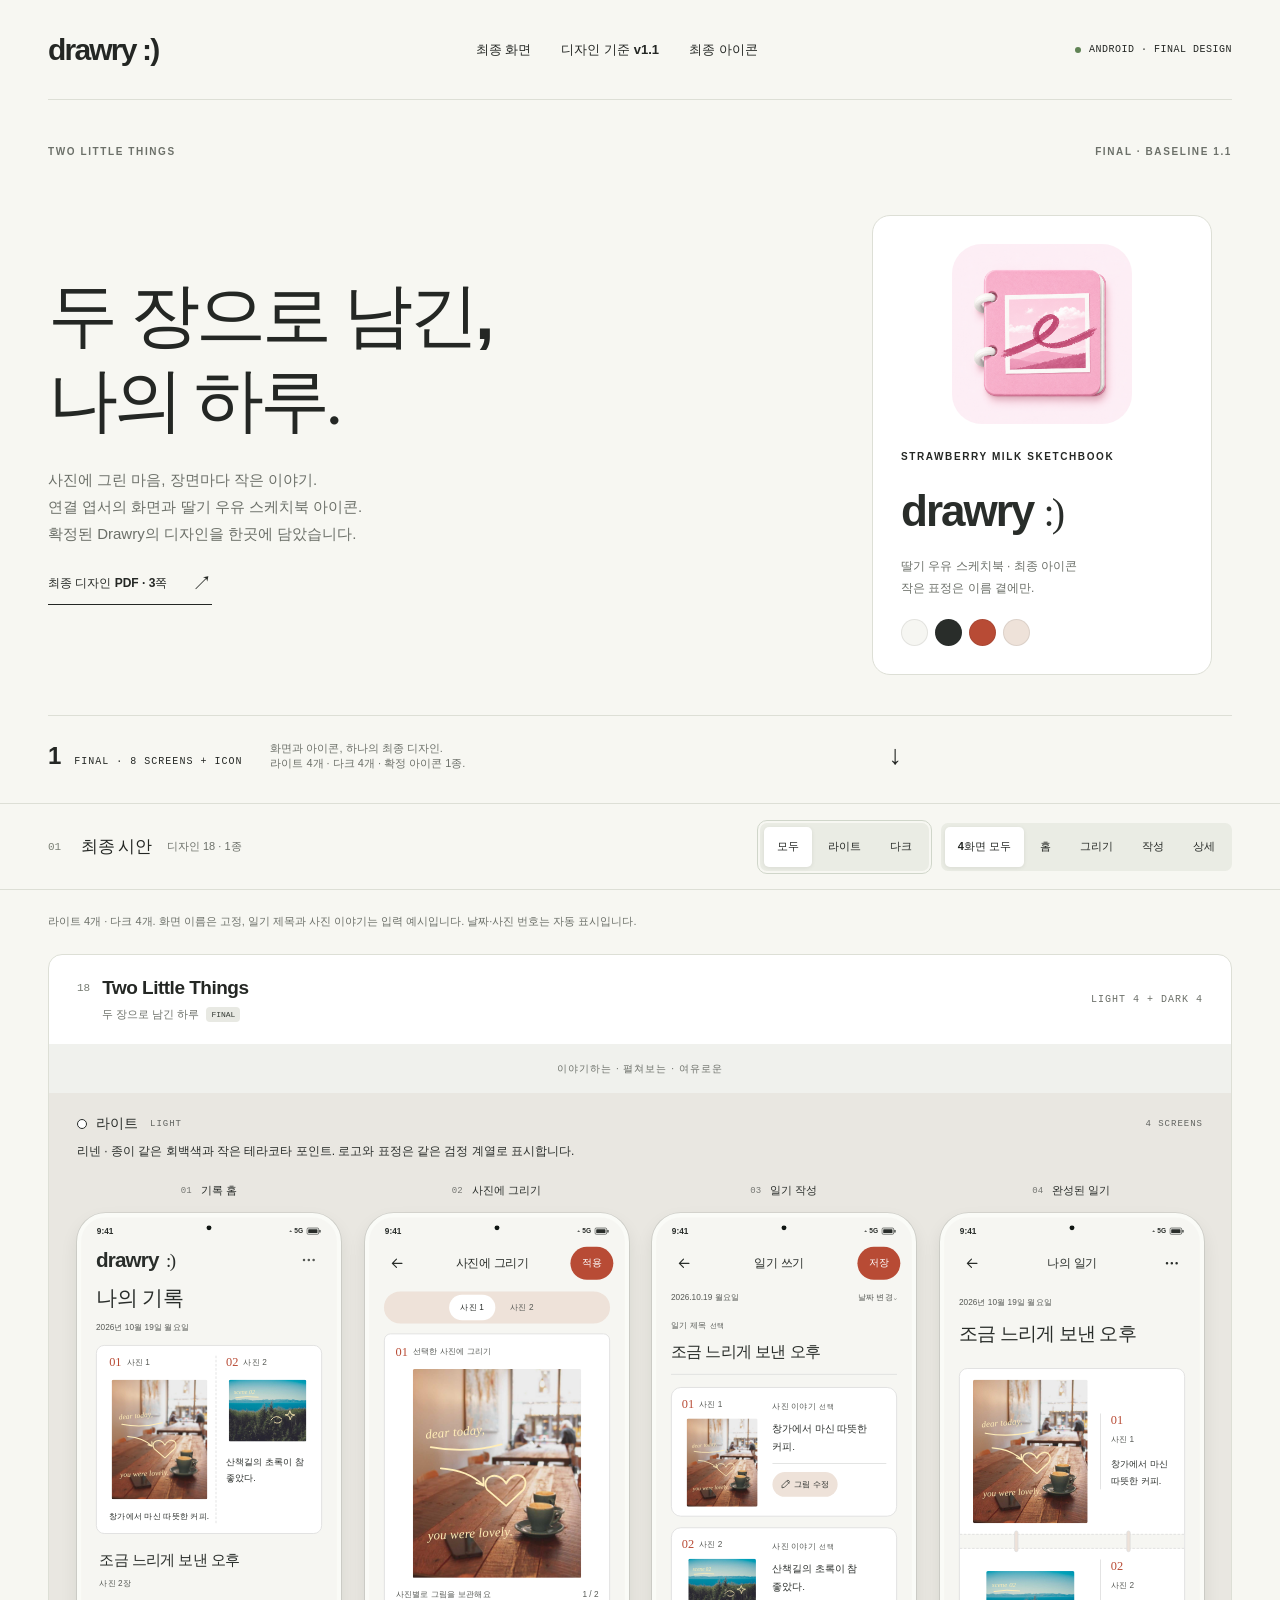
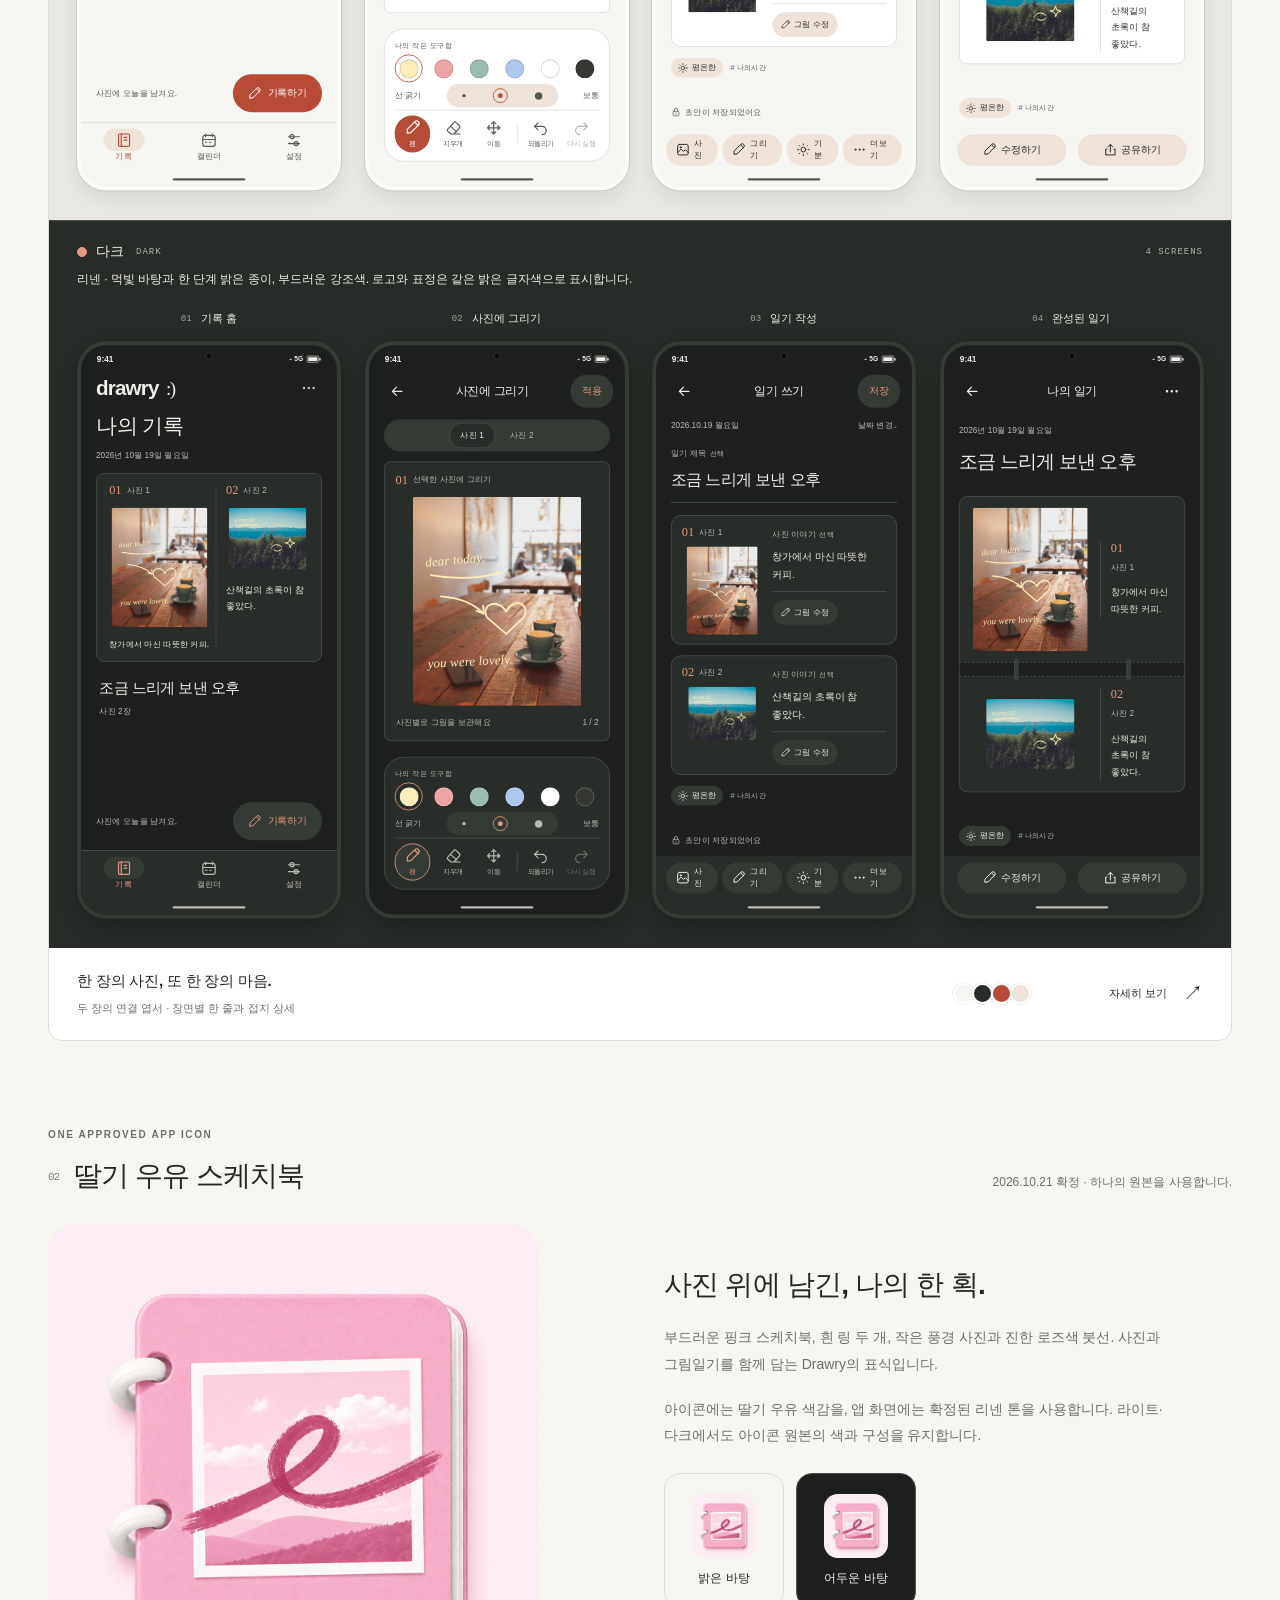
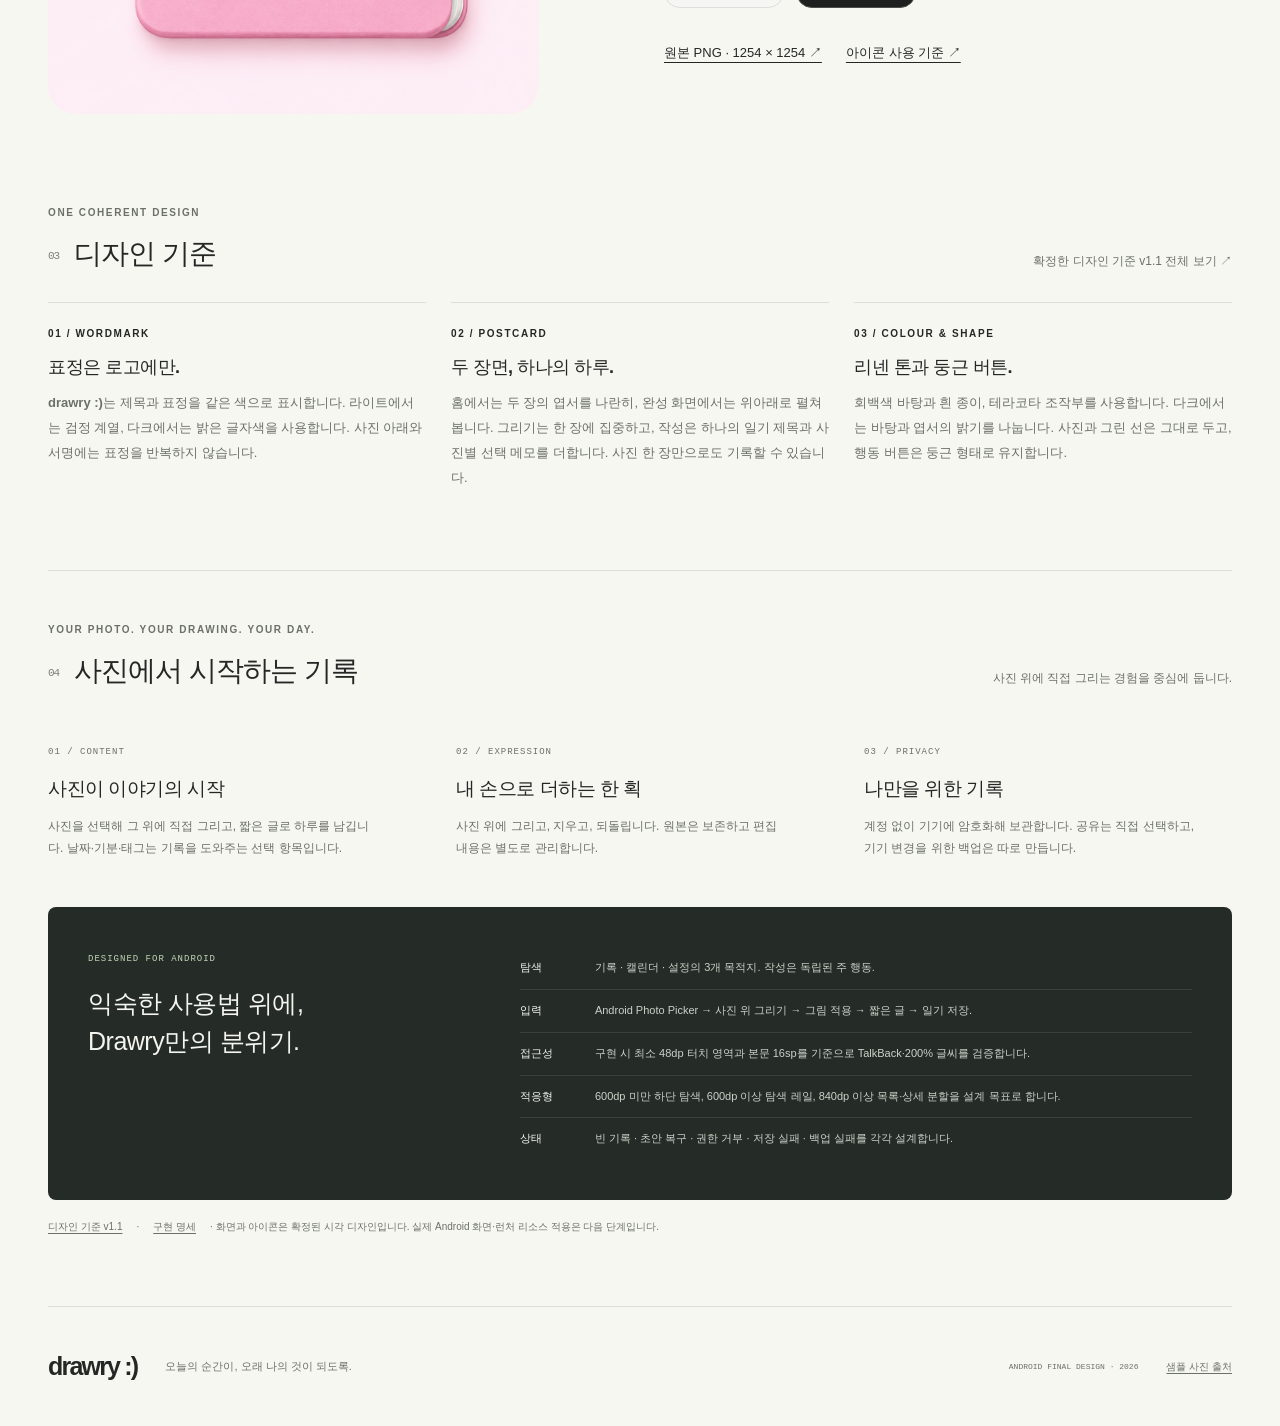
==== commit a34d90fe: "feat: finalize strawberry milk icon and design guide v1.1 [skip ci]" ====
--- a/docs/design/index.html
+++ b/docs/design/index.html
@@ -4,7 +4,7 @@
   <meta charset="utf-8">
   <meta name="viewport" content="width=device-width, initial-scale=1">
   <meta name="theme-color" content="#f7f7f2">
-  <meta name="description" content="Drawry 최종 디자인 18. 두 장의 연결 엽서로 남기는 사진 그림일기. 라이트·다크 총 8개 화면.">
+  <meta name="description" content="Drawry 최종 디자인. 연결 엽서의 라이트·다크 8개 화면과 확정된 딸기 우유 스케치북 아이콘, 디자인 기준 v1.1.">
   <title>Drawry — 두 장으로 남긴 하루 · 최종 디자인</title>
   <link rel="stylesheet" href="final-design.css">
   <script src="design-tokens.js" defer></script>
@@ -14,30 +14,31 @@
   <a href="#concepts" class="skip-link">최종 시안으로 건너뛰기</a>
   <header class="masthead wrap">
     <a class="wordmark" href="#top" aria-label="Drawry 최종 디자인 처음으로">drawry :)</a>
-    <nav aria-label="페이지 메뉴"><a href="#concepts">최종 시안</a><a href="design-system.html">디자인 기준 v1.0</a><a href="#principles">기록 경험</a></nav>
+    <nav aria-label="페이지 메뉴"><a href="#concepts">최종 화면</a><a href="design-system.html">디자인 기준 v1.1</a><a href="#app-icon">최종 아이콘</a></nav>
     <span class="version"><span></span> ANDROID · FINAL DESIGN</span>
   </header>
   <main id="top">
     <section class="intro wrap" aria-labelledby="intro-title">
-      <div class="eyebrow">TWO LITTLE THINGS <span>FINAL 18 · BASELINE 1.0</span></div>
+      <div class="eyebrow">TWO LITTLE THINGS <span>FINAL · BASELINE 1.1</span></div>
       <div class="intro-columns">
         <div>
           <h1 id="intro-title">두 장으로 남긴,<br><span>나의 하루.</span></h1>
-          <p class="intro-lead">사진에 그린 마음, 장면마다 작은 이야기.<br>두 장의 엽서를 펼쳐보는 Drawry의 최종 디자인입니다.</p>
+          <p class="intro-lead">사진에 그린 마음, 장면마다 작은 이야기.<br>연결 엽서의 화면과 딸기 우유 스케치북 아이콘.<br>확정된 Drawry의 디자인을 한곳에 담았습니다.</p>
           <a class="pdf-download" href="final-design.pdf" download>최종 디자인 PDF · 3쪽 <span>↗</span></a>
         </div>
         <aside class="intro-aside">
           <div class="final-identity">
-            <span class="eyebrow">A SMALL SMILE, JUST IN THE NAME.</span>
+            <a class="final-icon-link" href="assets/app-icon.png" aria-label="확정된 딸기 우유 스케치북 아이콘 원본 열기"><img class="approved-icon hero-icon" src="assets/app-icon.png" width="1254" height="1254" alt="핑크 스케치북에 흰 링 두 개, 풍경 사진과 로즈색 붓선이 있는 Drawry 아이콘"></a>
+            <span class="eyebrow">STRAWBERRY MILK SKETCHBOOK</span>
             <strong>drawry <span>:)</span></strong>
-            <p>작은 표정은 이름 곁에만.<br>사진과 이야기는 담백하게 남깁니다.</p>
+            <p>딸기 우유 스케치북 · 최종 아이콘<br>작은 표정은 이름 곁에만.</p>
             <div class="final-palette" aria-label="리넨 팔레트">
               <i style="--swatch:#F6F6F2" title="바탕 #F6F6F2"></i><i style="--swatch:#292D2A" title="글자 #292D2A"></i><i style="--swatch:#B84B35" title="강조 #B84B35"></i><i style="--swatch:#EEE2D9" title="보조 #EEE2D9"></i>
             </div>
           </div>
         </aside>
       </div>
-      <div class="intro-footer"><span><b>1</b> FINAL DESIGN · 8 SCREENS</span><p>기록 홈 · 사진에 그리기 · 일기 작성 · 완성된 일기.<br>하나의 디자인을 라이트와 다크, 두 모드로 확인하세요.</p><a href="#concepts" aria-label="최종 시안 보기">↓</a></div>
+      <div class="intro-footer"><span><b>1</b> FINAL · 8 SCREENS + ICON</span><p>화면과 아이콘, 하나의 최종 디자인.<br>라이트 4개 · 다크 4개 · 확정 아이콘 1종.</p><a href="#concepts" aria-label="최종 시안 보기">↓</a></div>
     </section>
     <section id="concepts" class="concepts-section" aria-labelledby="concepts-title">
       <div class="gallery-tools"><div class="wrap toolbar-inner">
@@ -49,8 +50,15 @@
       </div></div>
       <div class="wrap"><p class="board-hint">라이트 4개 · 다크 4개. 화면 이름은 고정, 일기 제목과 사진 이야기는 입력 예시입니다. 날짜·사진 번호는 자동 표시입니다.</p><div id="concept-grid" class="concept-grid"></div></div>
     </section>
+    <section id="app-icon" class="final-icon-section wrap" aria-labelledby="app-icon-title">
+      <div class="section-heading"><div><div class="eyebrow">ONE APPROVED APP ICON</div><h2 id="app-icon-title"><span class="section-number">02</span> 딸기 우유 스케치북</h2></div><p>2026.10.21 확정 · 하나의 원본을 사용합니다.</p></div>
+      <div class="final-icon-layout">
+        <a href="assets/app-icon.png" class="final-icon-art" aria-label="최종 아이콘 원본 PNG 열기"><img class="approved-icon" src="assets/app-icon.png" width="1254" height="1254" alt="딸기 우유 색감의 스케치북 아이콘 최종 원본"></a>
+        <div class="final-icon-copy"><h3>사진 위에 남긴, 나의 한 획.</h3><p>부드러운 핑크 스케치북, 흰 링 두 개, 작은 풍경 사진과 진한 로즈색 붓선. 사진과 그림일기를 함께 담는 Drawry의 표식입니다.</p><p>아이콘에는 딸기 우유 색감을, 앱 화면에는 확정된 리넨 톤을 사용합니다. 라이트·다크에서도 아이콘 원본의 색과 구성을 유지합니다.</p><div class="final-icon-contexts" aria-label="동일 아이콘의 밝고 어두운 주변 바탕 예시"><figure><img class="approved-icon" src="assets/app-icon.png" width="64" height="64" alt="밝은 주변 바탕의 동일 아이콘"><figcaption>밝은 바탕</figcaption></figure><figure><img class="approved-icon" src="assets/app-icon.png" width="64" height="64" alt="어두운 주변 바탕의 동일 아이콘"><figcaption>어두운 바탕</figcaption></figure></div><div class="final-icon-links"><a href="assets/app-icon.png" download>원본 PNG · 1254 × 1254 ↗</a><a href="design-system.html#app-icon">아이콘 사용 기준 ↗</a></div></div>
+      </div>
+    </section>
     <section id="design-guide" class="comparison wrap" aria-labelledby="design-guide-title">
-      <div class="section-heading"><div><div class="eyebrow">ONE COHERENT DESIGN</div><h2 id="design-guide-title"><span class="section-number">02</span> 디자인 기준</h2></div><p><a href="design-system.html">확정한 디자인 기준 v1.0 전체 보기 ↗</a></p></div>
+      <div class="section-heading"><div><div class="eyebrow">ONE COHERENT DESIGN</div><h2 id="design-guide-title"><span class="section-number">03</span> 디자인 기준</h2></div><p><a href="design-system.html">확정한 디자인 기준 v1.1 전체 보기 ↗</a></p></div>
       <div class="final-guide-grid">
         <article><span class="eyebrow">01 / WORDMARK</span><h3>표정은 로고에만.</h3><p><b>drawry :)</b>는 제목과 표정을 같은 색으로 표시합니다. 라이트에서는 검정 계열, 다크에서는 밝은 글자색을 사용합니다. 사진 아래와 서명에는 표정을 반복하지 않습니다.</p></article>
         <article><span class="eyebrow">02 / POSTCARD</span><h3>두 장면, 하나의 하루.</h3><p>홈에서는 두 장의 엽서를 나란히, 완성 화면에서는 위아래로 펼쳐 봅니다. 그리기는 한 장에 집중하고, 작성은 하나의 일기 제목과 사진별 선택 메모를 더합니다. 사진 한 장만으로도 기록할 수 있습니다.</p></article>
@@ -58,7 +66,7 @@
       </div>
     </section>
     <section id="principles" class="principles wrap" aria-labelledby="principles-title">
-      <div class="section-heading"><div><div class="eyebrow">YOUR PHOTO. YOUR DRAWING. YOUR DAY.</div><h2 id="principles-title"><span class="section-number">03</span> 사진에서 시작하는 기록</h2></div><p>사진 위에 직접 그리는 경험을 중심에 둡니다.</p></div>
+      <div class="section-heading"><div><div class="eyebrow">YOUR PHOTO. YOUR DRAWING. YOUR DAY.</div><h2 id="principles-title"><span class="section-number">04</span> 사진에서 시작하는 기록</h2></div><p>사진 위에 직접 그리는 경험을 중심에 둡니다.</p></div>
       <div class="principle-grid">
         <article><span class="principle-index">01 / CONTENT</span><h3>사진이 이야기의 시작</h3><p>사진을 선택해 그 위에 직접 그리고, 짧은 글로 하루를 남깁니다. 날짜·기분·태그는 기록을 도와주는 선택 항목입니다.</p></article>
         <article><span class="principle-index">02 / EXPRESSION</span><h3>내 손으로 더하는 한 획</h3><p>사진 위에 그리고, 지우고, 되돌립니다. 원본은 보존하고 편집 내용은 별도로 관리합니다.</p></article>
@@ -71,7 +79,7 @@
         <div><dt>적응형</dt><dd>600dp 미만 하단 탐색, 600dp 이상 탐색 레일, 840dp 이상 목록·상세 분할을 설계 목표로 합니다.</dd></div>
         <div><dt>상태</dt><dd>빈 기록 · 초안 복구 · 권한 거부 · 저장 실패 · 백업 실패를 각각 설계합니다.</dd></div>
       </dl></div>
-      <p class="reference-links"><a href="design-system.html">디자인 기준 v1.0</a> · <a href="DESIGN_SYSTEM.md">구현 명세</a> · 화면은 시각 디자인 시안입니다. 그리기·작성·저장은 실제 Android 앱 기능과 아직 연결되지 않았습니다.</p>
+      <p class="reference-links"><a href="design-system.html">디자인 기준 v1.1</a> · <a href="DESIGN_SYSTEM.md">구현 명세</a> · 화면과 아이콘은 확정된 시각 디자인입니다. 실제 Android 화면·런처 리소스 적용은 다음 단계입니다.</p>
     </section>
   </main>
   <footer class="footer wrap"><a href="#top" class="wordmark">drawry :)</a><p>오늘의 순간이, 오래 나의 것이 되도록.</p><span>ANDROID FINAL DESIGN · 2026</span><a href="assets/credits.txt">샘플 사진 출처</a></footer>
--- a/docs/design/final-design.css
+++ b/docs/design/final-design.css
@@ -605,4 +605,53 @@
 .print-document .painted-photo .ink-overlay { visibility: hidden; }
 
 .no-script{text-align:center;padding:40px}
+/* Approved brand asset: one unchanged image on every surrounding surface. */
+.approved-icon { object-fit: contain; height: auto; aspect-ratio: 1; filter: none; }
+.hero-icon { width: 180px; margin: 0 auto 22px; border-radius: 30px; }
+.final-icon-link { display: block; }
+.final-icon-section { padding-bottom: 80px; }
+.final-icon-layout { display: grid; grid-template-columns: minmax(0, 1fr) minmax(0, 1fr); gap: 48px; align-items: center; }
+.final-icon-art { display: block; max-width: 490px; }
+.final-icon-art img { width: 100%; border-radius: 28px; }
+.final-icon-copy h3 { font-size: 28px; line-height: 1.5; letter-spacing: -0.8px; }
+.final-icon-copy p { font-size: 14px; line-height: 1.9; color: var(--muted); margin-top: 18px; word-break: keep-all; }
+.final-icon-contexts { display: flex; gap: 12px; margin: 24px 0; }
+.final-icon-contexts figure { margin: 0; padding: 20px; min-width: 120px; display: grid; justify-items: center; gap: 12px; border: 1px solid #DDDEDD; border-radius: 16px; background: #F6F6F2; color: #292D2A; }
+.final-icon-contexts figure:last-child { background: #1D201E; color: #F0EEE7; border-color: #4C504B; }
+.final-icon-contexts img { width: 64px; height: 64px; border-radius: 14px; }
+.final-icon-contexts figcaption { font-size: 12px; }
+.final-icon-links { display: flex; flex-wrap: wrap; gap: 12px 24px; font-size: 13px; }
+.final-icon-links a { padding-block: 12px; text-decoration: underline; text-underline-offset: 5px; }
+.print-cover-layout { display: grid; grid-template-columns: 1.3fr 1fr; gap: 35px; align-items: center; margin-top: 24px; }
+.print-cover-layout h1 { font-size: 52px; margin: 12px 0 0; }
+.print-cover-layout p { font-size: 12px; line-height: 1.9; color: #565955; margin-top: 18px; }
+.print-cover-icon { margin: 0; text-align: center; }
+.print-cover-icon img { width: 270px; margin: auto; border-radius: 28px; }
+.print-cover-icon figcaption { font-size: 11px; margin-top: 12px; color: #565955; }
+.print-cover-layout .print-final-wordmark { font-size: 36px; margin-top: 14px; }
+.print-cover-layout .print-final-wordmark span { font-size: 34px; }
+@media (max-width: 760px) {
+  .final-icon-layout { grid-template-columns: 1fr; gap: 28px; }
+  .final-icon-art { max-width: 340px; width: 100%; margin: auto; }
+  .final-icon-copy h3 { font-size: 24px; }
+  .final-document .intro-aside { display: block; justify-self: start; width: 100%; padding-top: 12px; }
+  .final-document .final-identity { max-width: none; padding: 20px; display: grid; grid-template-columns: 100px minmax(0, 1fr); gap: 6px 20px; align-items: center; }
+  .final-identity .final-icon-link { grid-row: 1 / 5; }
+  .final-identity .hero-icon { width: 100px; border-radius: 20px; margin: 0; }
+  .final-identity > strong { font-size: 30px; margin: 0; }
+  .final-identity > strong span { font-size: 28px; }
+  .final-identity > .eyebrow { font-size: 8px; letter-spacing: 0.6px; }
+  .final-identity > .final-palette { display: none; }
+  .final-identity > p { font-size: 11px; }
+}
+@media (max-width: 680px) {
+  .final-document .intro-footer { display: grid; grid-template-columns: minmax(0, 1fr) auto; gap: 12px; }
+  .final-document .intro-footer > span { grid-column: 1; }
+  .final-document .intro-footer > p { grid-column: 1; font-size: 11px; line-height: 1.8; }
+  .final-document .intro-footer > a { grid-column: 2; grid-row: 1 / 3; }
+}
+@media (max-width: 370px) {
+  .final-document .final-identity { grid-template-columns: 76px minmax(0, 1fr); gap: 6px 12px; padding: 14px; }
+  .final-identity .hero-icon { width: 76px; }
+}
 @page{size:A4 landscape;margin:12mm}
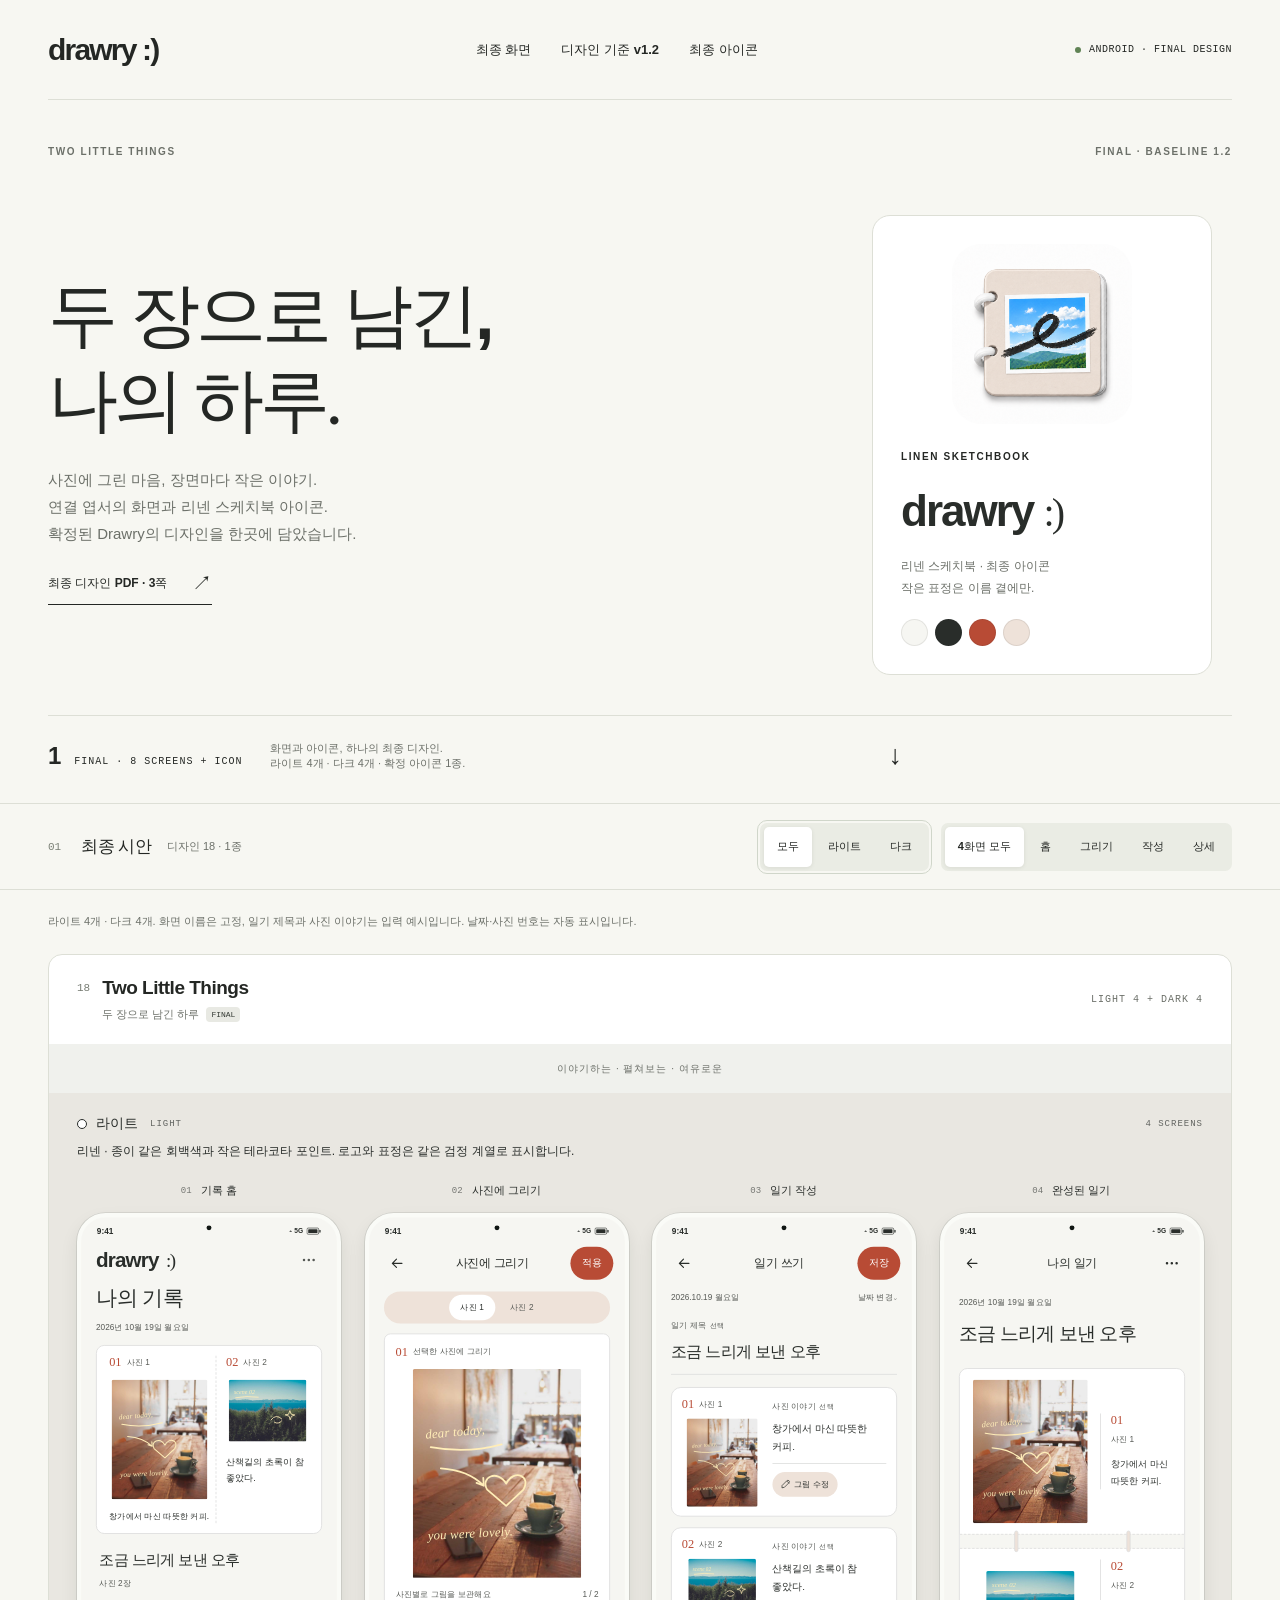
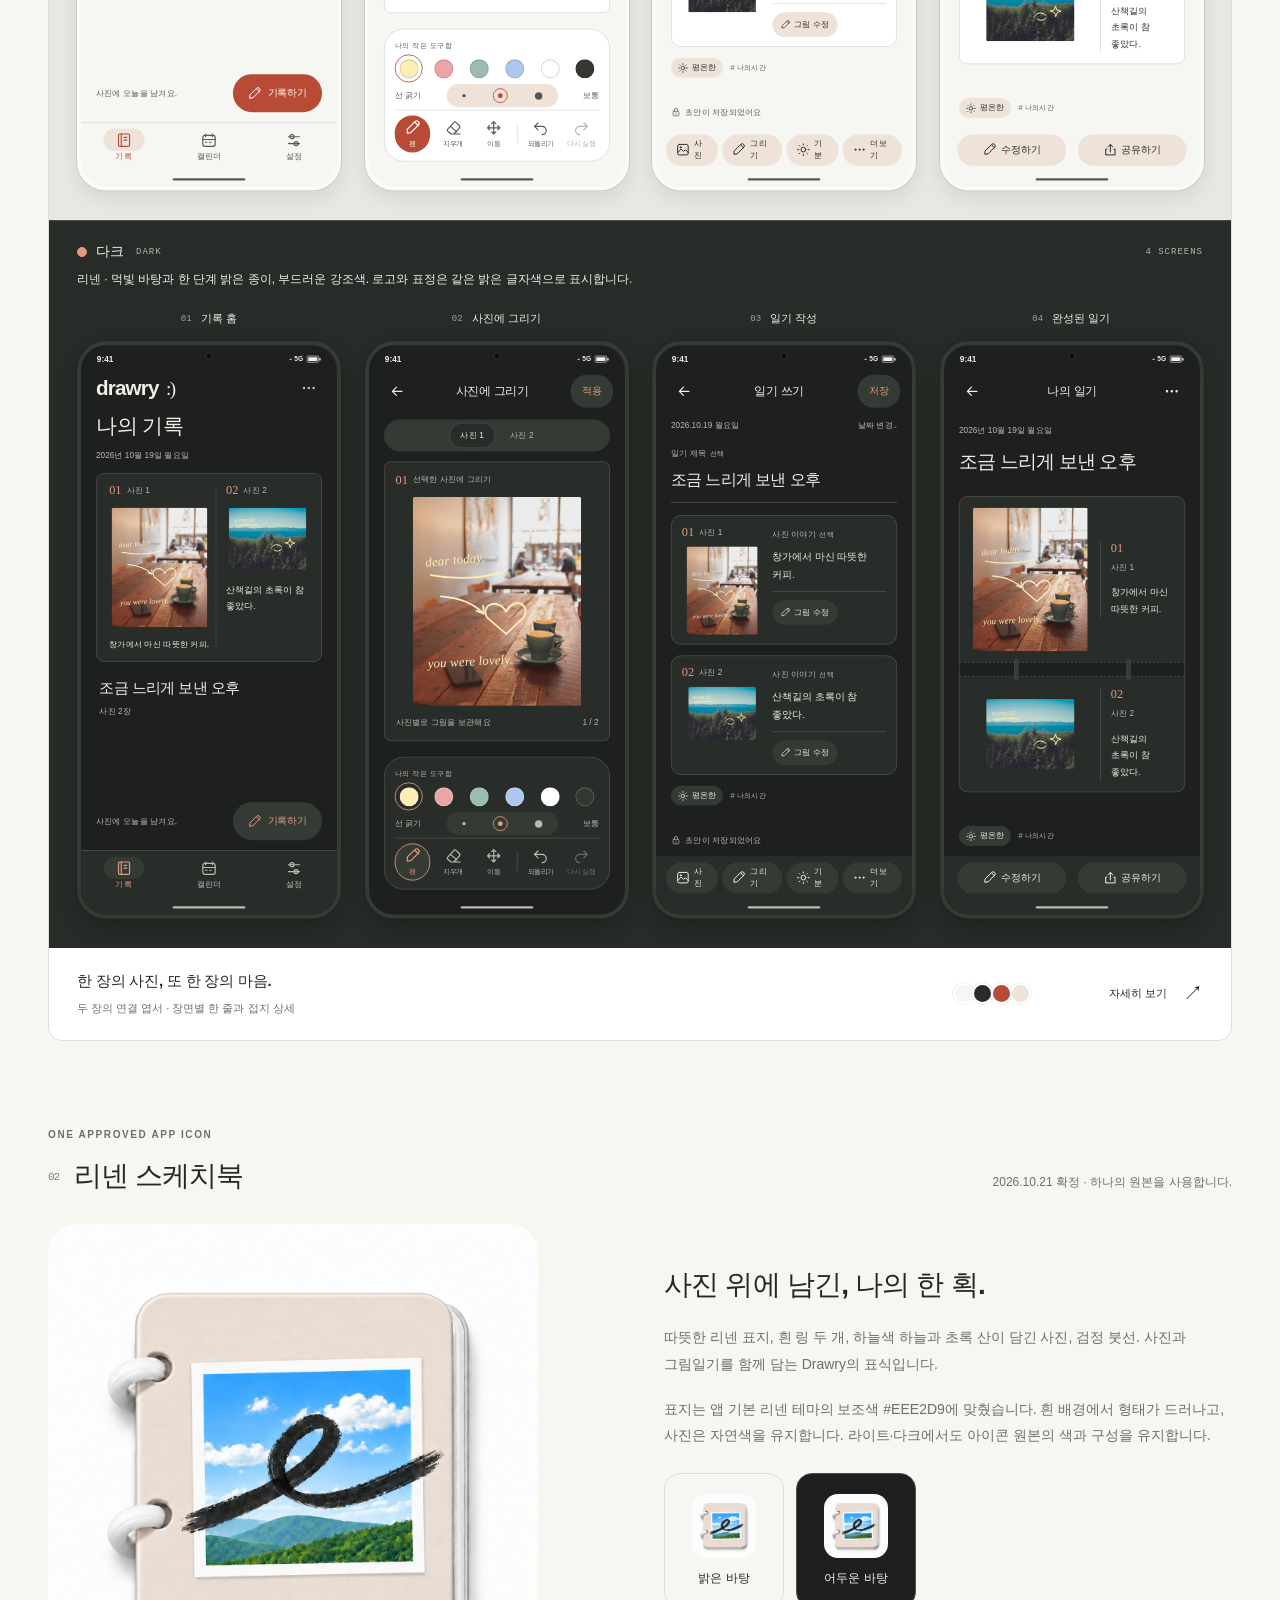
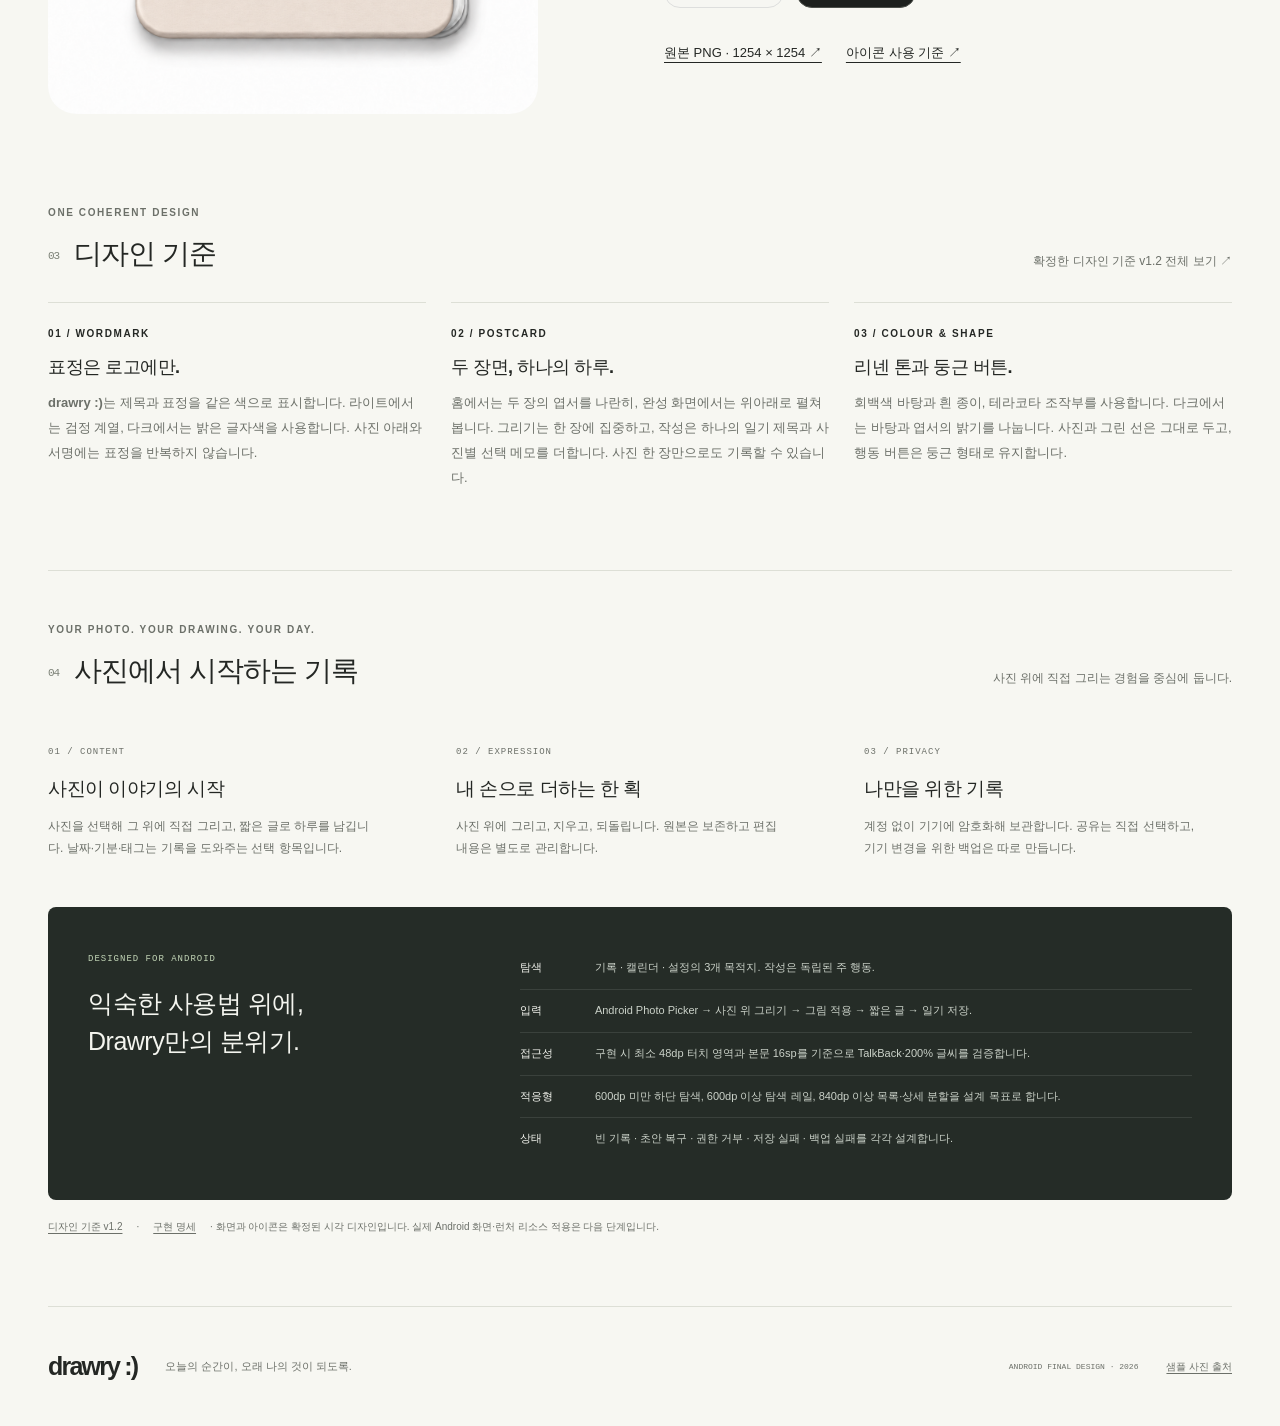
==== commit 5de023d3: "feat: finalize linen sketchbook icon and design guide v1.2 [skip ci]" ====
--- a/docs/design/index.html
+++ b/docs/design/index.html
@@ -4,7 +4,7 @@
   <meta charset="utf-8">
   <meta name="viewport" content="width=device-width, initial-scale=1">
   <meta name="theme-color" content="#f7f7f2">
-  <meta name="description" content="Drawry 최종 디자인. 연결 엽서의 라이트·다크 8개 화면과 확정된 딸기 우유 스케치북 아이콘, 디자인 기준 v1.1.">
+  <meta name="description" content="Drawry 최종 디자인. 연결 엽서의 라이트·다크 8개 화면과 확정된 리넨 스케치북 아이콘, 디자인 기준 v1.2.">
   <title>Drawry — 두 장으로 남긴 하루 · 최종 디자인</title>
   <link rel="stylesheet" href="final-design.css">
   <script src="design-tokens.js" defer></script>
@@ -14,24 +14,24 @@
   <a href="#concepts" class="skip-link">최종 시안으로 건너뛰기</a>
   <header class="masthead wrap">
     <a class="wordmark" href="#top" aria-label="Drawry 최종 디자인 처음으로">drawry :)</a>
-    <nav aria-label="페이지 메뉴"><a href="#concepts">최종 화면</a><a href="design-system.html">디자인 기준 v1.1</a><a href="#app-icon">최종 아이콘</a></nav>
+    <nav aria-label="페이지 메뉴"><a href="#concepts">최종 화면</a><a href="design-system.html">디자인 기준 v1.2</a><a href="#app-icon">최종 아이콘</a></nav>
     <span class="version"><span></span> ANDROID · FINAL DESIGN</span>
   </header>
   <main id="top">
     <section class="intro wrap" aria-labelledby="intro-title">
-      <div class="eyebrow">TWO LITTLE THINGS <span>FINAL · BASELINE 1.1</span></div>
+      <div class="eyebrow">TWO LITTLE THINGS <span>FINAL · BASELINE 1.2</span></div>
       <div class="intro-columns">
         <div>
           <h1 id="intro-title">두 장으로 남긴,<br><span>나의 하루.</span></h1>
-          <p class="intro-lead">사진에 그린 마음, 장면마다 작은 이야기.<br>연결 엽서의 화면과 딸기 우유 스케치북 아이콘.<br>확정된 Drawry의 디자인을 한곳에 담았습니다.</p>
+          <p class="intro-lead">사진에 그린 마음, 장면마다 작은 이야기.<br>연결 엽서의 화면과 리넨 스케치북 아이콘.<br>확정된 Drawry의 디자인을 한곳에 담았습니다.</p>
           <a class="pdf-download" href="final-design.pdf" download>최종 디자인 PDF · 3쪽 <span>↗</span></a>
         </div>
         <aside class="intro-aside">
           <div class="final-identity">
-            <a class="final-icon-link" href="assets/app-icon.png" aria-label="확정된 딸기 우유 스케치북 아이콘 원본 열기"><img class="approved-icon hero-icon" src="assets/app-icon.png" width="1254" height="1254" alt="핑크 스케치북에 흰 링 두 개, 풍경 사진과 로즈색 붓선이 있는 Drawry 아이콘"></a>
-            <span class="eyebrow">STRAWBERRY MILK SKETCHBOOK</span>
+            <a class="final-icon-link" href="assets/app-icon.png" aria-label="확정된 리넨 스케치북 아이콘 원본 열기"><img class="approved-icon hero-icon" src="assets/app-icon.png" width="1254" height="1254" alt="흰 배경의 리넨 스케치북에 흰 링 두 개, 푸른 하늘과 초록 산 사진, 검정 붓선이 있는 Drawry 아이콘"></a>
+            <span class="eyebrow">LINEN SKETCHBOOK</span>
             <strong>drawry <span>:)</span></strong>
-            <p>딸기 우유 스케치북 · 최종 아이콘<br>작은 표정은 이름 곁에만.</p>
+            <p>리넨 스케치북 · 최종 아이콘<br>작은 표정은 이름 곁에만.</p>
             <div class="final-palette" aria-label="리넨 팔레트">
               <i style="--swatch:#F6F6F2" title="바탕 #F6F6F2"></i><i style="--swatch:#292D2A" title="글자 #292D2A"></i><i style="--swatch:#B84B35" title="강조 #B84B35"></i><i style="--swatch:#EEE2D9" title="보조 #EEE2D9"></i>
             </div>
@@ -51,14 +51,14 @@
       <div class="wrap"><p class="board-hint">라이트 4개 · 다크 4개. 화면 이름은 고정, 일기 제목과 사진 이야기는 입력 예시입니다. 날짜·사진 번호는 자동 표시입니다.</p><div id="concept-grid" class="concept-grid"></div></div>
     </section>
     <section id="app-icon" class="final-icon-section wrap" aria-labelledby="app-icon-title">
-      <div class="section-heading"><div><div class="eyebrow">ONE APPROVED APP ICON</div><h2 id="app-icon-title"><span class="section-number">02</span> 딸기 우유 스케치북</h2></div><p>2026.10.21 확정 · 하나의 원본을 사용합니다.</p></div>
+      <div class="section-heading"><div><div class="eyebrow">ONE APPROVED APP ICON</div><h2 id="app-icon-title"><span class="section-number">02</span> 리넨 스케치북</h2></div><p>2026.10.21 확정 · 하나의 원본을 사용합니다.</p></div>
       <div class="final-icon-layout">
-        <a href="assets/app-icon.png" class="final-icon-art" aria-label="최종 아이콘 원본 PNG 열기"><img class="approved-icon" src="assets/app-icon.png" width="1254" height="1254" alt="딸기 우유 색감의 스케치북 아이콘 최종 원본"></a>
-        <div class="final-icon-copy"><h3>사진 위에 남긴, 나의 한 획.</h3><p>부드러운 핑크 스케치북, 흰 링 두 개, 작은 풍경 사진과 진한 로즈색 붓선. 사진과 그림일기를 함께 담는 Drawry의 표식입니다.</p><p>아이콘에는 딸기 우유 색감을, 앱 화면에는 확정된 리넨 톤을 사용합니다. 라이트·다크에서도 아이콘 원본의 색과 구성을 유지합니다.</p><div class="final-icon-contexts" aria-label="동일 아이콘의 밝고 어두운 주변 바탕 예시"><figure><img class="approved-icon" src="assets/app-icon.png" width="64" height="64" alt="밝은 주변 바탕의 동일 아이콘"><figcaption>밝은 바탕</figcaption></figure><figure><img class="approved-icon" src="assets/app-icon.png" width="64" height="64" alt="어두운 주변 바탕의 동일 아이콘"><figcaption>어두운 바탕</figcaption></figure></div><div class="final-icon-links"><a href="assets/app-icon.png" download>원본 PNG · 1254 × 1254 ↗</a><a href="design-system.html#app-icon">아이콘 사용 기준 ↗</a></div></div>
+        <a href="assets/app-icon.png" class="final-icon-art" aria-label="최종 아이콘 원본 PNG 열기"><img class="approved-icon" src="assets/app-icon.png" width="1254" height="1254" alt="리넨 표지와 자연색 사진, 검정 붓선의 스케치북 아이콘 최종 원본"></a>
+        <div class="final-icon-copy"><h3>사진 위에 남긴, 나의 한 획.</h3><p>따뜻한 리넨 표지, 흰 링 두 개, 하늘색 하늘과 초록 산이 담긴 사진, 검정 붓선. 사진과 그림일기를 함께 담는 Drawry의 표식입니다.</p><p>표지는 앱 기본 리넨 테마의 보조색 #EEE2D9에 맞췄습니다. 흰 배경에서 형태가 드러나고, 사진은 자연색을 유지합니다. 라이트·다크에서도 아이콘 원본의 색과 구성을 유지합니다.</p><div class="final-icon-contexts" aria-label="동일 아이콘의 밝고 어두운 주변 바탕 예시"><figure><img class="approved-icon" src="assets/app-icon.png" width="64" height="64" alt="밝은 주변 바탕의 동일 아이콘"><figcaption>밝은 바탕</figcaption></figure><figure><img class="approved-icon" src="assets/app-icon.png" width="64" height="64" alt="어두운 주변 바탕의 동일 아이콘"><figcaption>어두운 바탕</figcaption></figure></div><div class="final-icon-links"><a href="assets/app-icon.png" download>원본 PNG · 1254 × 1254 ↗</a><a href="design-system.html#app-icon">아이콘 사용 기준 ↗</a></div></div>
       </div>
     </section>
     <section id="design-guide" class="comparison wrap" aria-labelledby="design-guide-title">
-      <div class="section-heading"><div><div class="eyebrow">ONE COHERENT DESIGN</div><h2 id="design-guide-title"><span class="section-number">03</span> 디자인 기준</h2></div><p><a href="design-system.html">확정한 디자인 기준 v1.1 전체 보기 ↗</a></p></div>
+      <div class="section-heading"><div><div class="eyebrow">ONE COHERENT DESIGN</div><h2 id="design-guide-title"><span class="section-number">03</span> 디자인 기준</h2></div><p><a href="design-system.html">확정한 디자인 기준 v1.2 전체 보기 ↗</a></p></div>
       <div class="final-guide-grid">
         <article><span class="eyebrow">01 / WORDMARK</span><h3>표정은 로고에만.</h3><p><b>drawry :)</b>는 제목과 표정을 같은 색으로 표시합니다. 라이트에서는 검정 계열, 다크에서는 밝은 글자색을 사용합니다. 사진 아래와 서명에는 표정을 반복하지 않습니다.</p></article>
         <article><span class="eyebrow">02 / POSTCARD</span><h3>두 장면, 하나의 하루.</h3><p>홈에서는 두 장의 엽서를 나란히, 완성 화면에서는 위아래로 펼쳐 봅니다. 그리기는 한 장에 집중하고, 작성은 하나의 일기 제목과 사진별 선택 메모를 더합니다. 사진 한 장만으로도 기록할 수 있습니다.</p></article>
@@ -79,7 +79,7 @@
         <div><dt>적응형</dt><dd>600dp 미만 하단 탐색, 600dp 이상 탐색 레일, 840dp 이상 목록·상세 분할을 설계 목표로 합니다.</dd></div>
         <div><dt>상태</dt><dd>빈 기록 · 초안 복구 · 권한 거부 · 저장 실패 · 백업 실패를 각각 설계합니다.</dd></div>
       </dl></div>
-      <p class="reference-links"><a href="design-system.html">디자인 기준 v1.1</a> · <a href="DESIGN_SYSTEM.md">구현 명세</a> · 화면과 아이콘은 확정된 시각 디자인입니다. 실제 Android 화면·런처 리소스 적용은 다음 단계입니다.</p>
+      <p class="reference-links"><a href="design-system.html">디자인 기준 v1.2</a> · <a href="DESIGN_SYSTEM.md">구현 명세</a> · 화면과 아이콘은 확정된 시각 디자인입니다. 실제 Android 화면·런처 리소스 적용은 다음 단계입니다.</p>
     </section>
   </main>
   <footer class="footer wrap"><a href="#top" class="wordmark">drawry :)</a><p>오늘의 순간이, 오래 나의 것이 되도록.</p><span>ANDROID FINAL DESIGN · 2026</span><a href="assets/credits.txt">샘플 사진 출처</a></footer>
